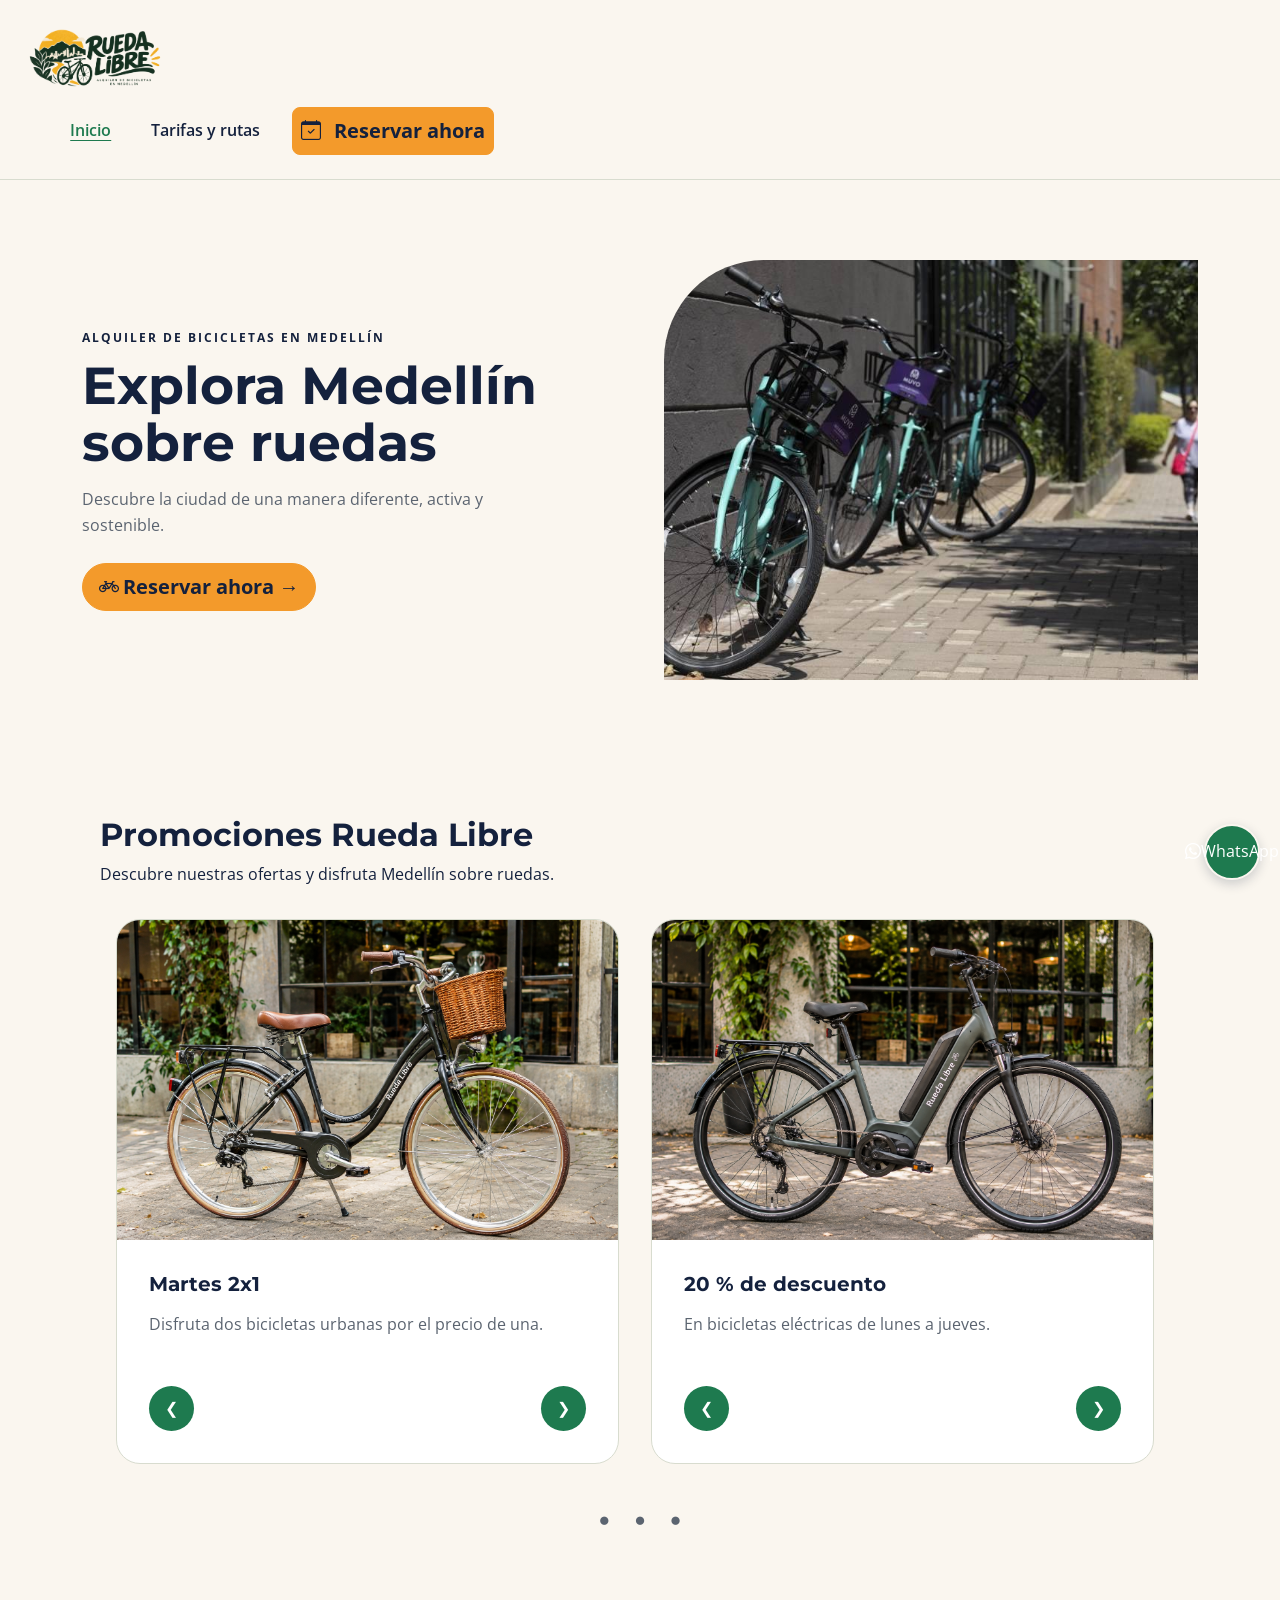
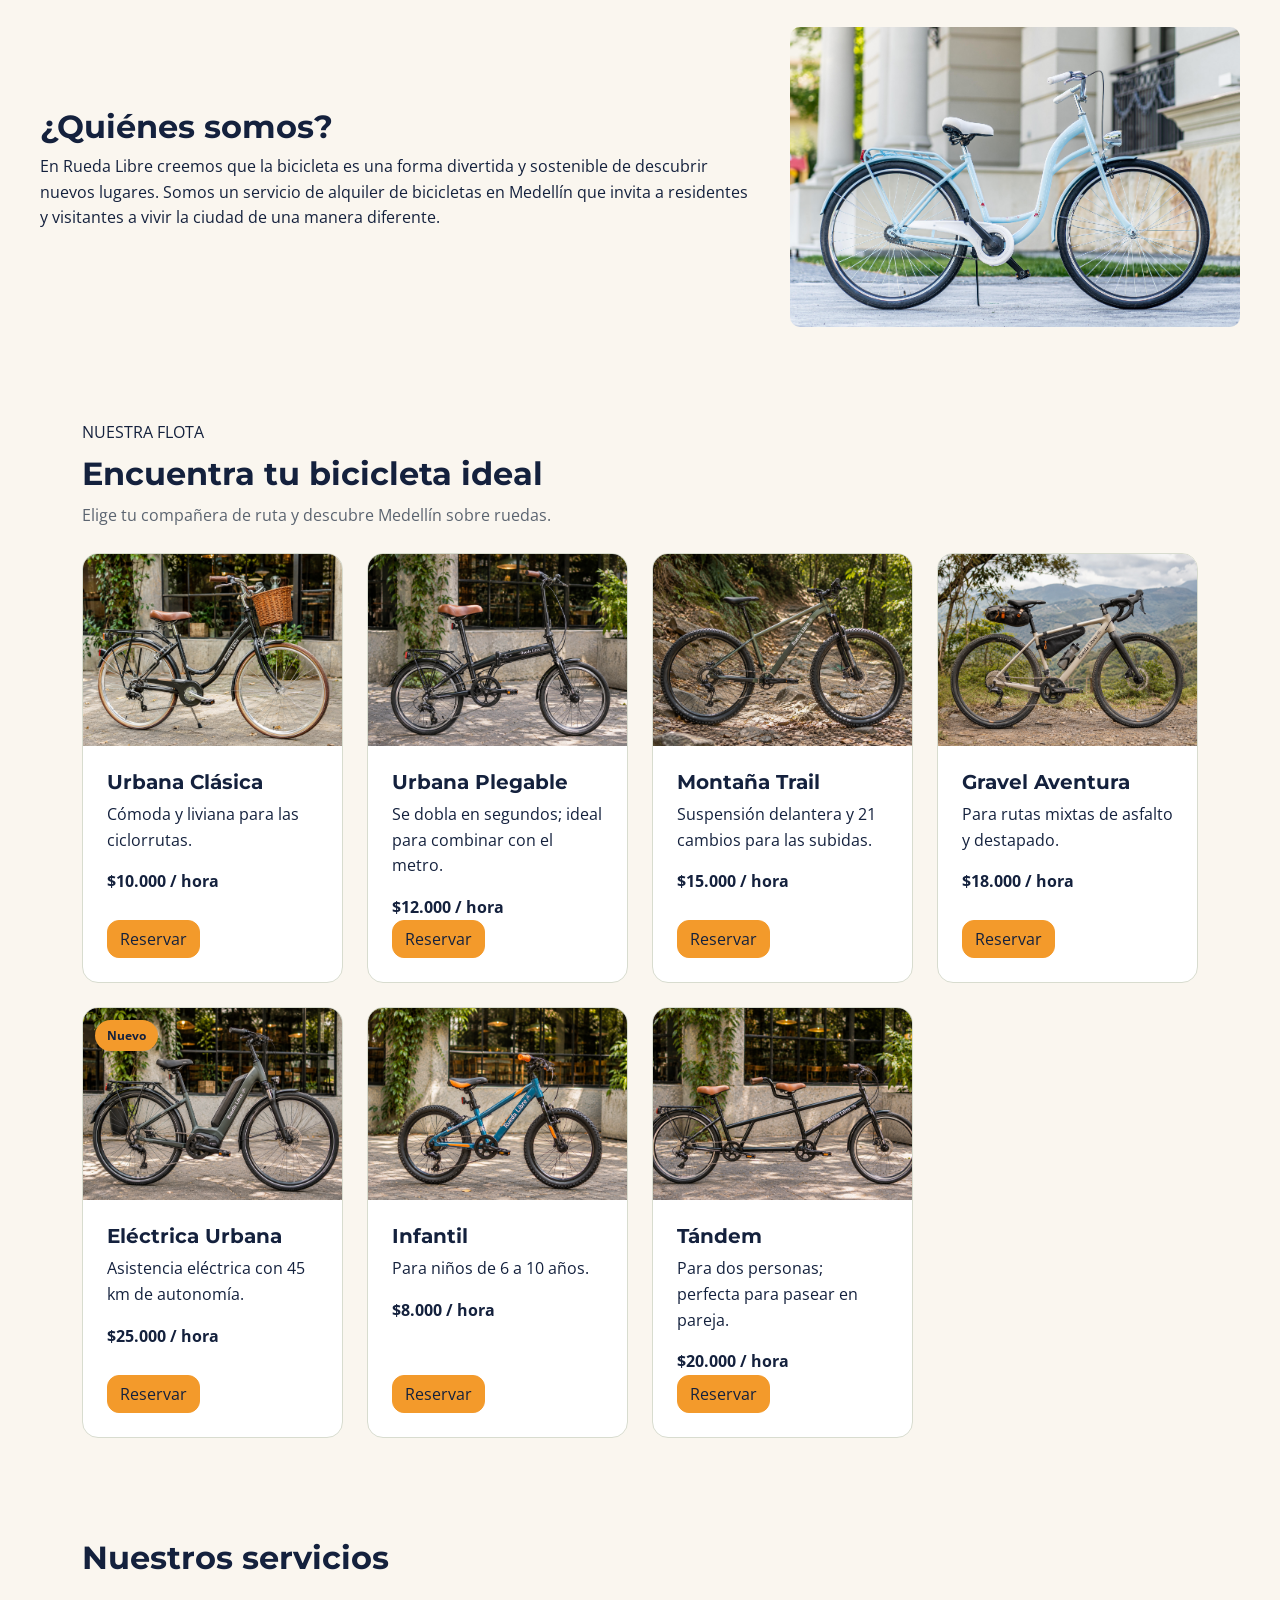
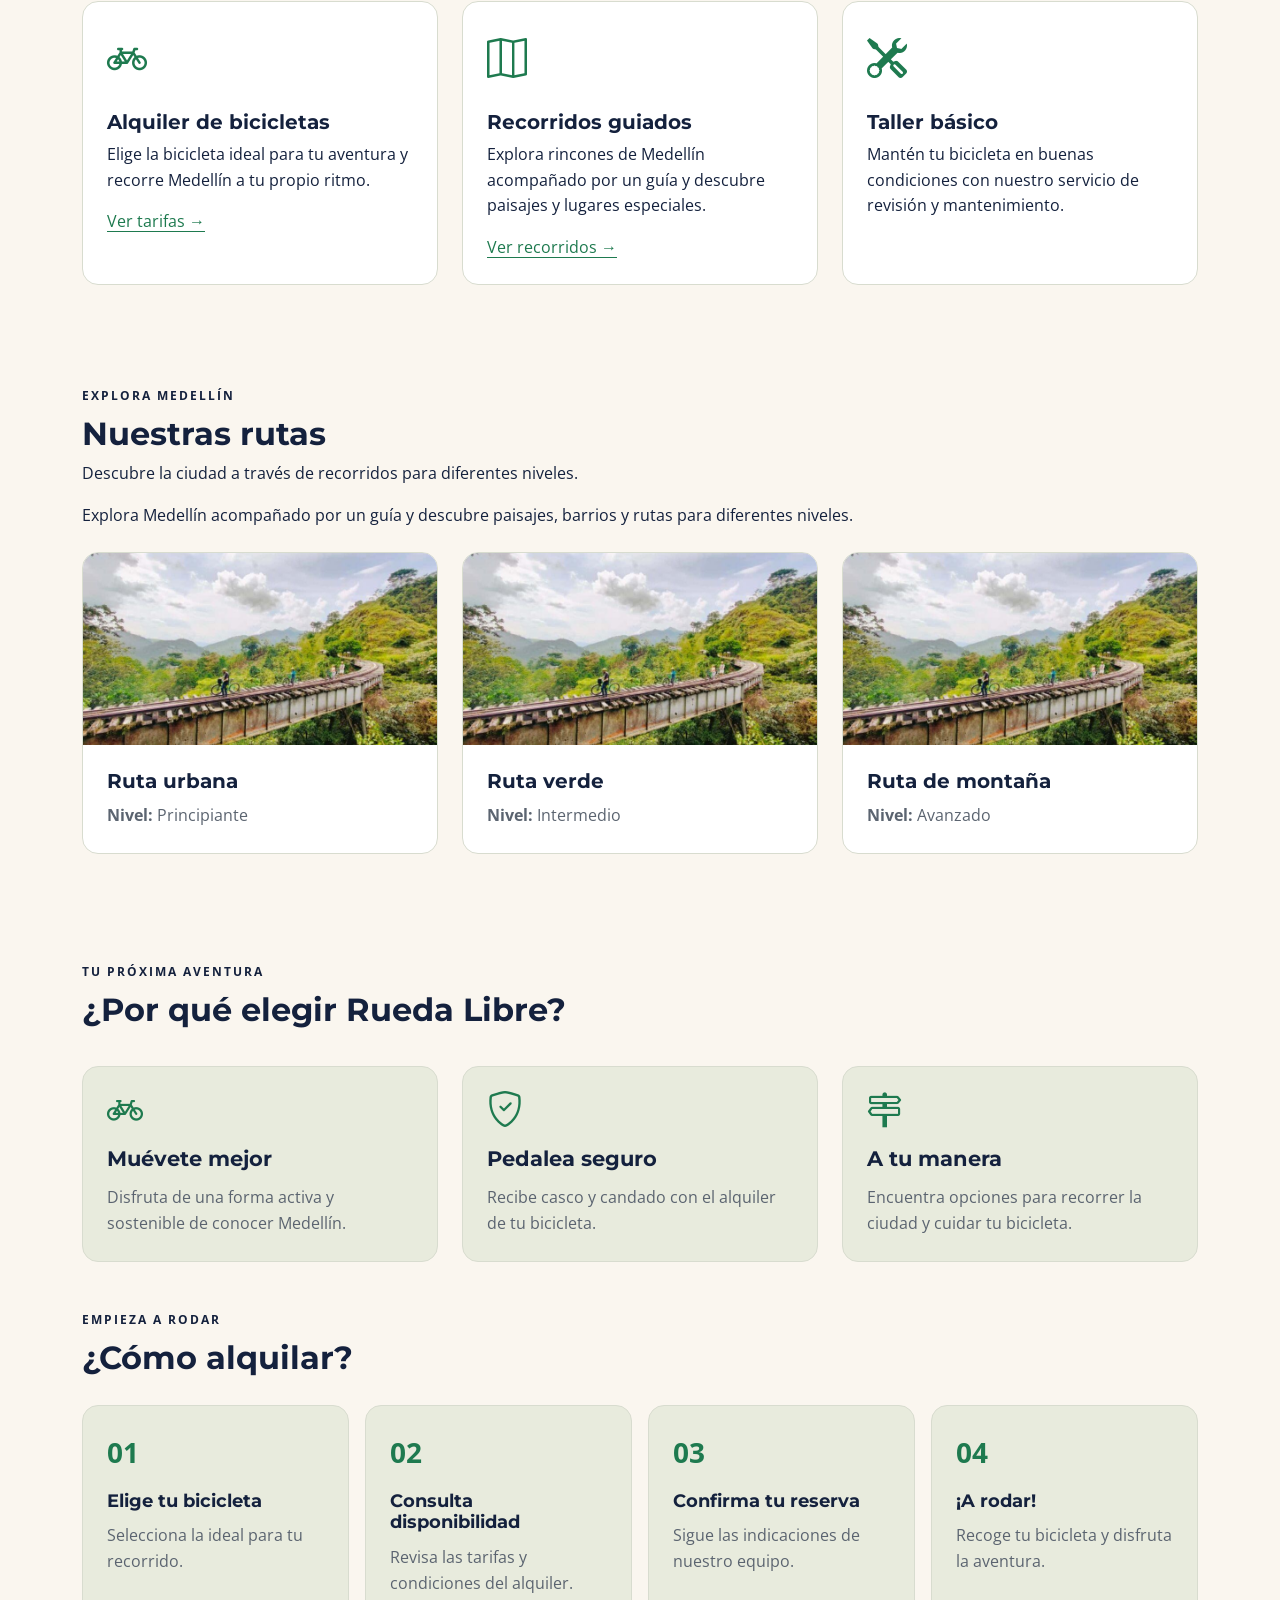
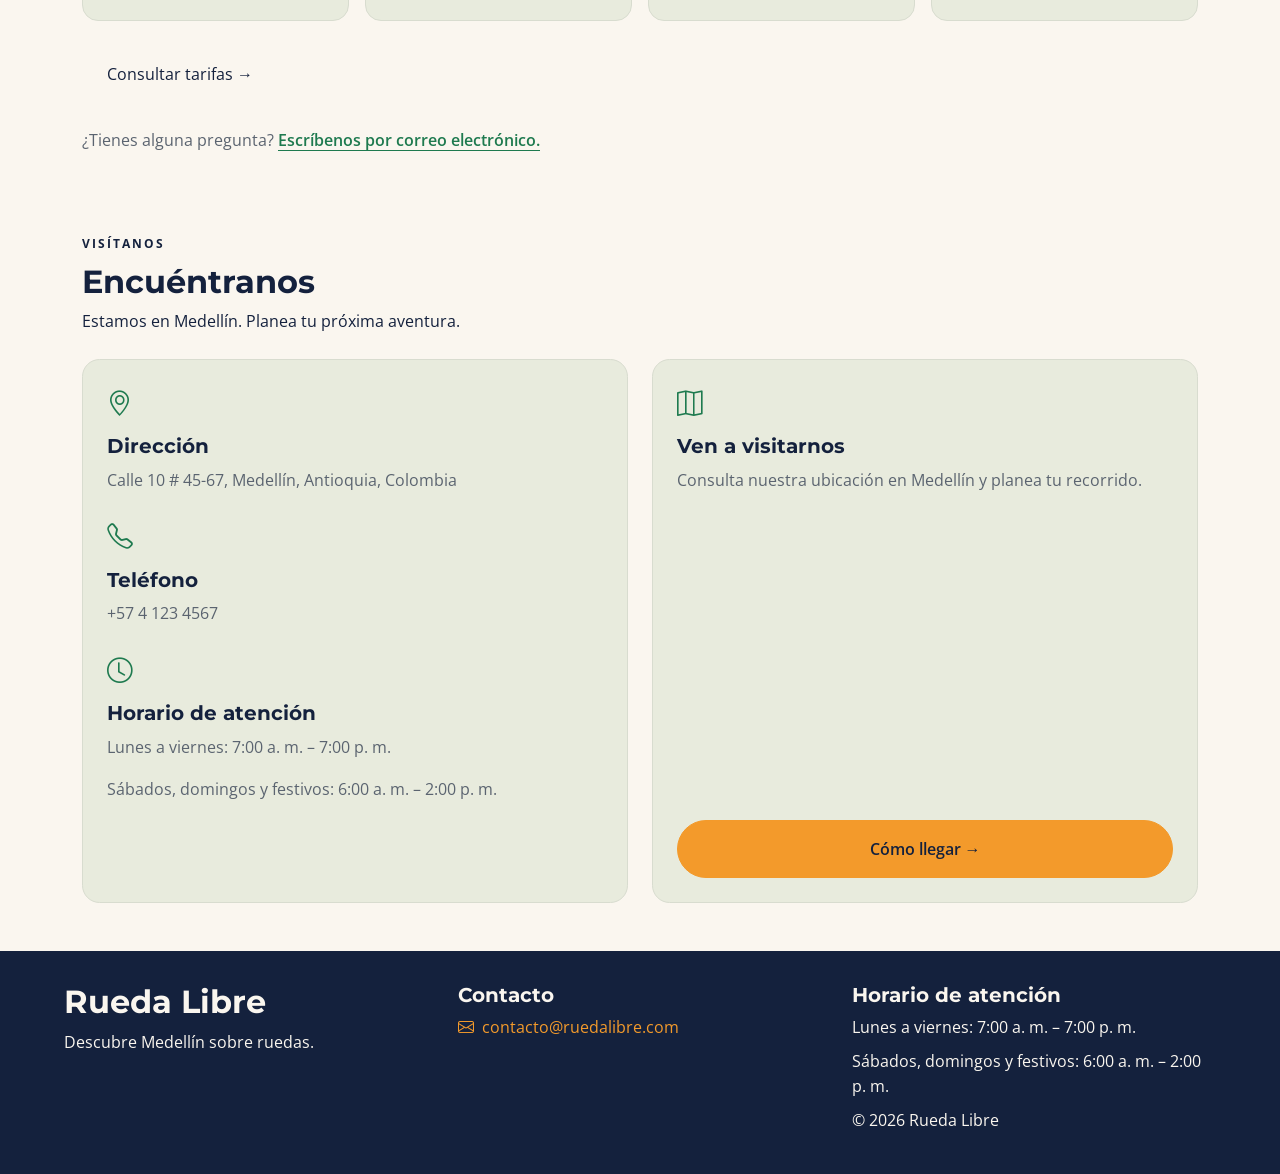
==== index.html @ 3bc3fcbf "bootstrap migracion" ====
<!DOCTYPE html>
<!DOCTYPE html>

<html lang="es">
<head>
<meta charset="utf-8"/>
<meta content="width=device-width, initial-scale=1.0" name="viewport"/>
<meta content="Alquila bicicletas en Medellín con Rueda Libre. Disfruta recorridos guiados y servicios básicos de taller." name="description"/>
<title>Rueda Libre | Alquiler de bicicletas en Medellín</title>
<!-- Bootstrap Icons: biblioteca de iconos -->
<link href="https://cdn.jsdelivr.net/npm/bootstrap-icons@1.11.3/font/bootstrap-icons.min.css" rel="stylesheet"/>
<!-- Bootstrap: estilos de la biblioteca -->

<!-- Conexión con Google Fonts -->
<link href="https://fonts.googleapis.com" rel="preconnect"/>
<link crossorigin="" href="https://fonts.gstatic.com" rel="preconnect"/>
<!-- Tipografías de Rueda Libre -->
<link href="https://fonts.googleapis.com/css2?family=Montserrat:wght@700&amp;family=Open+Sans:wght@400;600&amp;display=swap" rel="stylesheet"/>
<!-- Hoja de estilos propia -->

<link href="https://cdn.jsdelivr.net/npm/bootstrap@5.3.8/dist/css/bootstrap.min.css" rel="stylesheet"/><link href="CSS/styles.css" rel="stylesheet"/></head>
<body>
<!-- NAVBAR RUEDA LIBRE --><!-- ENCABEZADO RUEDA LIBRE CON FLEXBOX -->
<header class="encabezado">
<div class="container encabezado-contenido">
<!-- LOGO -->
<a class="navbar-brand" href="index.html">
<img alt="Logo de Rueda Libre" src="img/logo.png" width="165"/>
</a>
<!-- MENÚ DE NAVEGACIÓN -->
<nav aria-label="Navegación principal" class="menu-navegacion">
<ul id="menu">
<li>
<a aria-current="page" class="nav-link activo" href="index.html">

                        Inicio

                    </a>
</li>
<li>
<a class="nav-link" href="paginas/tarifas.html">

                        Tarifas y rutas

                    </a>
</li>
<li>
<a class="btn btn-naranja-pedal btn-lg boton-accion" href="paginas/reservas.html">
<i aria-hidden="true" class="bi bi-calendar-check me-2"></i>

                        Reservar ahora

                    </a>
</li>
</ul>
</nav>
</div>
</header>
<main>
<!-- PORTADA: GRID DE DOS COLUMNAS -->
<section class="portada py-4 py-lg-5"><div class="container"><div class="row align-items-center g-4 g-lg-5"><div class="col-12 col-lg-6 portada-texto">
<p class="etiqueta">ALQUILER DE BICICLETAS EN MEDELLÍN</p>
<h1>Explora Medellín sobre ruedas</h1>
<p>

                    Descubre la ciudad de una manera diferente, activa y sostenible.

                </p>
<a class="btn btn-naranja-pedal btn-lg rounded-pill boton-accion" href="paginas/reservas.html"><i aria-hidden="true" class="bi bi-bicycle me-1"></i>Reservar ahora →</a>
</div><div class="col-12 col-lg-6 portada-imagen"><img alt="Bicicleta preparada para recorrer Medellín" class="img-fluid w-100" src="img/portada.jpeg"/></div></div></div></section>
<!-- PROMOCIONES -->
<section class="seccion-promociones">
<div class="contenedor-promociones">
<h2>Promociones Rueda Libre</h2>
<p>Descubre nuestras ofertas y disfruta Medellín sobre ruedas.</p>
<div class="carrusel-promociones">
<article class="tarjeta-promocion" id="promo1">
<img alt="Bicicleta urbana clásica" class="img-fluid" src="img/clasica.png"/>
<div class="contenido-promocion">
<h3>Martes 2x1</h3>
<p>Disfruta dos bicicletas urbanas por el precio de una.</p>
</div>
<div class="controles-carrusel">
<a aria-label="Promoción anterior" href="#promo3">❮</a>
<a aria-label="Siguiente promoción" href="#promo2">❯</a>
</div>
</article>
<article class="tarjeta-promocion" id="promo2">
<img alt="Bicicleta eléctrica" class="img-fluid" src="img/electrica.png"/>
<div class="contenido-promocion">
<h3>20 % de descuento</h3>
<p>En bicicletas eléctricas de lunes a jueves.</p>
</div>
<div class="controles-carrusel">
<a aria-label="Promoción anterior" href="#promo1">❮</a>
<a aria-label="Siguiente promoción" href="#promo3">❯</a>
</div>
</article>
<article class="tarjeta-promocion" id="promo3">
<img alt="Recorrido guiado en bicicleta" class="img-fluid" src="img/ruta.jpeg"/>
<div class="contenido-promocion">
<h3>¡Celebra sobre ruedas!</h3>
<p>Si cumples años, tu recorrido guiado es gratis.</p>
</div>
<div class="controles-carrusel">
<a aria-label="Promoción anterior" href="#promo2">❮</a>
<a aria-label="Siguiente promoción" href="#promo1">❯</a>
</div>
</article>
</div>
<div class="indicadores-carrusel">
<a aria-label="Ir a promoción 1" href="#promo1">●</a>
<a aria-label="Ir a promoción 2" href="#promo2">●</a>
<a aria-label="Ir a promoción 3" href="#promo3">●</a>
</div>
</div>
</section>
<!-- QUIÉNES SOMOS -->
<section class="quienes-somos" id="quienes-somos">
<div>
<h2>¿Quiénes somos?</h2>
<p>

                    En Rueda Libre creemos que la bicicleta es una forma divertida y sostenible de descubrir nuevos lugares.

                    Somos un servicio de alquiler de bicicletas en Medellín que invita a residentes y visitantes a vivir la ciudad de una manera diferente.

                </p>
</div>
<img alt="Bicicleta disponible para alquilar en Rueda Libre" class="img-fluid" src="img/bicicleta.jpeg" width="600"/>
</section>
<!-- NUESTRA FLOTA -->
<section class="seccion-flota py-5" id="flota"><div class="container"><header class="encabezado-flota mb-4">
<span class="etiqueta-seccion">NUESTRA FLOTA</span>
<h2>Encuentra tu bicicleta ideal</h2>
<p>Elige tu compañera de ruta y descubre Medellín sobre ruedas.</p>
</header><div class="row row-cols-1 row-cols-md-2 row-cols-lg-3 row-cols-xl-4 g-4"><div class="col"><article class="tarjeta-bicicleta card h-100">
<img alt="Bicicleta Urbana Clásica" class="card-img-top img-fluid" src="img/clasica.png"/>
<div class="contenido-tarjeta card-body d-flex flex-column">
<h3>Urbana Clásica</h3>
<p>Cómoda y liviana para las ciclorrutas.</p>
<strong>$10.000 / hora</strong>
<a class="boton-reservar btn btn-naranja-pedal mt-auto align-self-start" href="paginas/reservas.html">Reservar</a>
</div>
</article></div><div class="col"><article class="tarjeta-bicicleta card h-100">
<img alt="Bicicleta Urbana Plegable" class="card-img-top img-fluid" src="img/plegable.png"/>
<div class="contenido-tarjeta card-body d-flex flex-column">
<h3>Urbana Plegable</h3>
<p>Se dobla en segundos; ideal para combinar con el metro.</p>
<strong>$12.000 / hora</strong>
<a class="boton-reservar btn btn-naranja-pedal mt-auto align-self-start" href="paginas/reservas.html">Reservar</a>
</div>
</article></div><div class="col"><article class="tarjeta-bicicleta card h-100">
<img alt="Bicicleta Montaña Trail" class="card-img-top img-fluid" src="img/trail.png"/>
<div class="contenido-tarjeta card-body d-flex flex-column">
<h3>Montaña Trail</h3>
<p>Suspensión delantera y 21 cambios para las subidas.</p>
<strong>$15.000 / hora</strong>
<a class="boton-reservar btn btn-naranja-pedal mt-auto align-self-start" href="paginas/reservas.html">Reservar</a>
</div>
</article></div><div class="col"><article class="tarjeta-bicicleta card h-100">
<img alt="Bicicleta Gravel Aventura" class="card-img-top img-fluid" src="img/gravel.png"/>
<div class="contenido-tarjeta card-body d-flex flex-column">
<h3>Gravel Aventura</h3>
<p>Para rutas mixtas de asfalto y destapado.</p>
<strong>$18.000 / hora</strong>
<a class="boton-reservar btn btn-naranja-pedal mt-auto align-self-start" href="paginas/reservas.html">Reservar</a>
</div>
</article></div><div class="col"><article class="tarjeta-bicicleta tarjeta-electrica card h-100">
<span class="etiqueta-nuevo">Nuevo</span>
<img alt="Bicicleta Eléctrica Urbana" class="card-img-top img-fluid" src="img/electrica.png"/>
<div class="contenido-tarjeta card-body d-flex flex-column">
<h3>Eléctrica Urbana</h3>
<p>Asistencia eléctrica con 45 km de autonomía.</p>
<strong>$25.000 / hora</strong>
<a class="boton-reservar btn btn-naranja-pedal mt-auto align-self-start" href="paginas/reservas.html">Reservar</a>
</div>
</article></div><div class="col"><article class="tarjeta-bicicleta card h-100">
<img alt="Bicicleta Infantil" class="card-img-top img-fluid" src="img/infantil.png"/>
<div class="contenido-tarjeta card-body d-flex flex-column">
<h3>Infantil</h3>
<p>Para niños de 6 a 10 años.</p>
<strong>$8.000 / hora</strong>
<a class="boton-reservar btn btn-naranja-pedal mt-auto align-self-start" href="paginas/reservas.html">Reservar</a>
</div>
</article></div><div class="col"><article class="tarjeta-bicicleta card h-100">
<img alt="Bicicleta Tándem para dos personas" class="card-img-top img-fluid" src="img/tandem.png"/>
<div class="contenido-tarjeta card-body d-flex flex-column">
<h3>Tándem</h3>
<p>Para dos personas; perfecta para pasear en pareja.</p>
<strong>$20.000 / hora</strong>
<a class="boton-reservar btn btn-naranja-pedal mt-auto align-self-start" href="paginas/reservas.html">Reservar</a>
</div>
</article></div></div></div></section>
<!-- NUESTROS SERVICIOS -->
<section class="servicios py-2" id="nuestros-servicios">
<div class="container">
<div class="mb-4">
<h2>Nuestros servicios</h2>
</div>
<div class="row row-cols-1 row-cols-md-2 row-cols-lg-3 g-4">
<!-- SERVICIO 1 -->
<div class="col">
<article class="card h-100">
<div class="card-body">
<i aria-hidden="true" class="bi bi-bicycle icono-servicio"></i>
<h3 class="card-title">Alquiler de bicicletas</h3>
<p class="card-text">

                                    Elige la bicicleta ideal para tu aventura y recorre

                                    Medellín a tu propio ritmo.

                                </p>
<a class="card-link" href="paginas/tarifas.html">

                                    Ver tarifas →

                                </a>
</div>
</article>
</div>
<!-- SERVICIO 2 -->
<div class="col">
<article class="card h-100">
<div class="card-body">
<i aria-hidden="true" class="bi bi-map icono-servicio"></i>
<h3 class="card-title">Recorridos guiados</h3>
<p class="card-text">

                                    Explora rincones de Medellín acompañado por un guía

                                    y descubre paisajes y lugares especiales.

                                </p>
<a class="card-link" href="paginas/tarifas.html#recorridos-guiados">

                                    Ver recorridos →

                                </a>
</div>
</article>
</div>
<!-- SERVICIO 3 -->
<div class="col">
<article class="card h-100">
<div class="card-body">
<i aria-hidden="true" class="bi bi-tools icono-servicio"></i>
<h3 class="card-title">Taller básico</h3>
<p class="card-text">

                                    Mantén tu bicicleta en buenas condiciones con

                                    nuestro servicio de revisión y mantenimiento.

                                </p>
</div>
</article>
</div>
</div>
</div>
</section>
<!-- NUESTRAS RUTAS -->
<section class="rutas-guiadas py-5" id="nuestras-rutas">
<div class="container">
<div class="encabezado-rutas mb-4">
<p class="etiqueta">EXPLORA MEDELLÍN</p>
<h2>Nuestras rutas</h2>
<p>

                        Descubre la ciudad a través de recorridos para diferentes niveles.

                    </p>
<p>

                        Explora Medellín acompañado por un guía y descubre

                        paisajes, barrios y rutas para diferentes niveles.

                    </p>
</div>
<!-- Cuadrícula Bootstrap -->
<div class="row row-cols-1 row-cols-md-2 row-cols-lg-3 g-4">
<div class="col">
<article class="card tarjeta-ruta h-100">
<img alt="Recorrido urbano en bicicleta" class="card-img-top img-fluid" src="img/ruta.jpeg"/>
<div class="card-body">
<h3 class="card-title">Ruta urbana</h3>
<p class="card-text">
<strong>Nivel:</strong> Principiante

                                </p>
</div>
</article>
</div>
<div class="col">
<article class="card tarjeta-ruta h-100">
<img alt="Recorrido por zonas verdes" class="card-img-top img-fluid" src="img/ruta.jpeg"/>
<div class="card-body">
<h3 class="card-title">Ruta verde</h3>
<p class="card-text">
<strong>Nivel:</strong> Intermedio

                                </p>
</div>
</article>
</div>
<div class="col">
<article class="card tarjeta-ruta h-100">
<img alt="Recorrido de montaña en bicicleta" class="card-img-top img-fluid" src="img/ruta.jpeg"/>
<div class="card-body">
<h3 class="card-title">Ruta de montaña</h3>
<p class="card-text">
<strong>Nivel:</strong> Avanzado

                                </p>
</div>
</article>
</div>
</div>
</div></section>
<!-- BENEFICIOS Y PROCESO DE ALQUILER -->
<section class="beneficios-alquiler py-3">
<div class="container">
<!-- BENEFICIOS -->
<div class="mb-5">
<p class="etiqueta">TU PRÓXIMA AVENTURA</p>
<h2>¿Por qué elegir Rueda Libre?</h2>
<div class="row row-cols-1 g-4 mt-2 row-cols-md-2 row-cols-lg-3">
<div class="col">
<article class="card tarjeta-beneficio h-100">
<div class="card-body p-4">
<i aria-hidden="true" class="bi bi-bicycle icono-beneficio"></i>
<h3 class="card-title">Muévete mejor</h3>
<p class="card-text">

                                        Disfruta de una forma activa y sostenible

                                        de conocer Medellín.

                                    </p>
</div>
</article>
</div>
<div class="col">
<article class="card tarjeta-beneficio h-100">
<div class="card-body p-4">
<i aria-hidden="true" class="bi bi-shield-check icono-beneficio"></i>
<h3 class="card-title">Pedalea seguro</h3>
<p class="card-text">

                                        Recibe casco y candado con el alquiler

                                        de tu bicicleta.

                                    </p>
</div>
</article>
</div>
<div class="col">
<article class="card tarjeta-beneficio h-100">
<div class="card-body p-4">
<i aria-hidden="true" class="bi bi-signpost-2 icono-beneficio"></i>
<h3 class="card-title">A tu manera</h3>
<p class="card-text">

                                        Encuentra opciones para recorrer la ciudad

                                        y cuidar tu bicicleta.

                                    </p>
</div>
</article>
</div>
</div>
</div>
<!-- PASOS PARA ALQUILAR -->
<div class="proceso-alquiler">
<p class="etiqueta">EMPIEZA A RODAR</p>
<h2>¿Cómo alquilar?</h2>
<div class="row row-cols-1 row-cols-md-2 row-cols-lg-4 g-3 mt-2">
<!-- PASO 1 -->
<div class="col">
<article class="paso-alquiler h-100">
<div class="card-body p-4">
<span class="numero-paso">01</span>
<h3 class="card-title">Elige tu bicicleta</h3>
<p class="card-text">Selecciona la ideal para tu recorrido.

                                    </p>
</div>
</article>
</div>
<!-- PASO 2 -->
<div class="col">
<article class="paso-alquiler h-100">
<div class="card-body p-4">
<span class="numero-paso">02</span>
<h3 class="card-title">Consulta disponibilidad</h3>
<p class="card-text">Revisa las tarifas y condiciones del alquiler.</p>
</div>
</article>
</div>
<!-- PASO 3 -->
<div class="col">
<article class="paso-alquiler h-100">
<div class="card-body p-4">
<span class="numero-paso">03</span>
<h3 class="card-title">Confirma tu reserva</h3>
<p class="card-text">Sigue las indicaciones de nuestro equipo.</p>
</div>
</article>
</div>
<!-- PASO 4 -->
<div class="col">
<article class="paso-alquiler h-100">
<div class="card-body p-4">
<span class="numero-paso">04</span>
<h3 class="card-title">¡A rodar!</h3>
<p class="card-text">Recoge tu bicicleta y disfruta la aventura.</p>
</div>
</article>
</div>
</div>
<!-- BOTÓN DE TARIFAS -->
<div class="mt-4">
<a class="btn boton-tarifas rounded-pill px-4 py-3" href="paginas/tarifas.html">

                            Consultar tarifas →

                        </a>
</div>
<!-- CONTACTO -->
<p class="contacto-alquiler mt-4 mb-0">

                        ¿Tienes alguna pregunta?

                        <a href="mailto:contacto@ruedalibre.com">

                            Escríbenos por correo electrónico.

                        </a>
</p>
</div>
</div>
</section>
<!-- UBICACIÓN --><!-- UBICACIÓN -->
<section class="ubicacion py-2 pt-4" id="encuentranos">
<div class="container">
<div class="mb-4">
<p class="etiqueta">VISÍTANOS</p>
<h2>Encuéntranos</h2>
<p>Estamos en Medellín. Planea tu próxima aventura.</p>
</div>
<div class="row g-4 align-items-stretch">
<!-- DATOS DE CONTACTO -->
<div class="col-12 col-lg-6">
<article class="card tarjeta-ubicacion h-100">
<div class="card-body p-4">
<div class="mb-4">
<i aria-hidden="true" class="bi bi-geo-alt icono-ubicacion"></i>
<h3>Dirección</h3>
<p>Calle 10 # 45-67, Medellín, Antioquia, Colombia</p>
</div>
<div class="mb-4">
<i aria-hidden="true" class="bi bi-telephone icono-ubicacion"></i>
<h3>Teléfono</h3>
<p>+57 4 123 4567</p>
</div>
<div>
<i aria-hidden="true" class="bi bi-clock icono-ubicacion"></i>
<h3>Horario de atención</h3>
<p>Lunes a viernes: 7:00 a. m. – 7:00 p. m.</p>
<p>Sábados, domingos y festivos: 6:00 a. m. – 2:00 p. m.</p>
</div>
</div>
</article>
</div>
<!-- MAPA Y UBICACIÓN -->
<div class="col-12 col-lg-6">
<article class="card tarjeta-mapa h-100">
<div class="card-body p-4 d-flex flex-column">
<i aria-hidden="true" class="bi bi-map icono-ubicacion"></i>
<h3>Ven a visitarnos</h3>
<p>

                                    Consulta nuestra ubicación en Medellín

                                    y planea tu recorrido.

                                </p>
<!-- MAPA DE GOOGLE -->
<div class="ratio ratio-16x9 mt-3 mb-3">
<iframe allowfullscreen="" loading="lazy" referrerpolicy="no-referrer-when-downgrade" src="https://www.google.com/maps?q=Calle%2010%20%2345-67%2C%20Medell%C3%ADn%2C%20Antioquia%2C%20Colombia&amp;output=embed" title="Ubicación de Rueda Libre en Medellín">
</iframe>
</div>
<a class="btn boton-ubicacion rounded-pill px-4 py-3" href="https://www.google.com/maps/search/?api=1&amp;query=Medellin%2C%20Antioquia%2C%20Colombia" rel="noopener noreferrer" target="_blank">

                                    Cómo llegar →

                                </a>
</div>
</article>
</div>
</div>
</div>
</section>
</main>
<!-- PIE DE PÁGINA -->
<footer class="site-footer">
<div class="footer-marca">
<h2>Rueda Libre</h2>
<p>Descubre Medellín sobre ruedas.</p>
</div>
<div class="footer-contacto">
<h3>Contacto</h3>
<p><a href="mailto:contacto@ruedalibre.com"><i aria-hidden="true" class="bi bi-envelope me-2"></i>contacto@ruedalibre.com</a></p>
</div>
<div class="footer-horario">
<h3>Horario de atención</h3>
<p>Lunes a viernes: 7:00 a. m. – 7:00 p. m.</p>
<p>Sábados, domingos y festivos: 6:00 a. m. – 2:00 p. m.</p>
<p>© 2026 Rueda Libre</p>
</div>
</footer>
<!-- Se incluye una sola vez y antes del cierre de body --><!-- Acceso fijo y accesible al canal de atención por WhatsApp -->
<a aria-label="Contactar a Rueda Libre por WhatsApp (se abre en una pestaña nueva)" class="whatsapp-flotante" href="https://wa.me/573000000000" rel="noopener noreferrer" target="_blank">
<i aria-hidden="true" class="bi bi-whatsapp"></i>
<span>WhatsApp</span>
</a>
</body>
</html>
---- CSS/styles.css ----
/* ==================================================
   RUEDA LIBRE | HOJA DE ESTILOS CONSOLIDADA
   HTML + CSS. No requiere JavaScript.
   ================================================== */

/* 1. VARIABLES Y CONFIGURACIÓN GENERAL */
:root {
    --color-verde: #1E7A4F;
    --color-naranja: #F39A2B;
    --color-azul: #14213D;
    --color-crema: #FAF6EF;
    --color-gris: #5B6470;
    --color-blanco: #FFFFFF;
    --color-borde: #D8DCCF;
    --color-superficie: #E8EBDD;

    --fuente-titulos: 'Montserrat', sans-serif;
    --fuente-textos: 'Open Sans', sans-serif;

    --espacio-xs: 0.5rem;
    --espacio-sm: 1rem;
    --espacio-md: 1.5rem;
    --espacio-lg: 2rem;
    --espacio-xl: 3rem;

    /* Personalización de Bootstrap */
    --bs-primary: #1E7A4F;
    --bs-primary-rgb: 30, 122, 79;
    --bs-link-color: #1E7A4F;
    --bs-link-hover-color: #14213D;
    --bs-body-font-family: var(--fuente-textos);
    --bs-body-color: var(--color-azul);
    --bs-body-bg: var(--color-crema);
    --bs-border-radius: 12px;
}

*,
*::before,
*::after {
    box-sizing: border-box;
}

html {
    scroll-behavior: smooth;
}

body {
    margin: 0;
    color: var(--color-azul);
    background-color: var(--color-crema);
    font-family: var(--fuente-textos);
    font-weight: 400;
    line-height: 1.6;
}

img {
    display: block;
    max-width: 100%;
    height: auto;
}

h1,
h2,
h3,
h4,
h5,
h6 {
    color: var(--color-azul);
    font-family: var(--fuente-titulos);
    font-weight: 700;
    line-height: 1.2;
}

h1 { font-size: clamp(2rem, 4vw, 3.25rem); }
h2 { font-size: clamp(1.55rem, 3vw, 2rem); }
h3 { font-size: 1.25rem; }

p { margin-top: 0; }

a {
    color: var(--color-verde);
    text-underline-offset: 4px;
}

a:hover { color: var(--color-azul); }

a:focus-visible,
button:focus-visible,
.btn:focus-visible,
input:focus-visible,
select:focus-visible,
textarea:focus-visible {
    outline: 3px solid var(--color-azul);
    outline-offset: 3px;
}

.texto-secundario { color: var(--color-gris); }

/* 2. CONTENEDORES */
main {
    width: calc(100% - 2rem);
    max-width: 75rem;
    margin: 2rem auto;
}

main > section { margin-bottom: 2.5rem; }

/* 10. ESTRUCTURAS QUE SIGUEN SIENDO PROPIAS DE TARIFAS Y RESERVAS.
   No eliminar: estas reglas no se migraron en este reto. */

.contenido-tarifas,
.contenido-reservas {
    width: calc(100% - 2rem);
    max-width: 75rem;
    margin: 2rem auto;
}

.introduccion-tarifas,
.introduccion-reservas,
.encabezado-flota {
    max-width: 650px;
    margin-bottom: 1.75rem;
}

.introduccion-tarifas h1,
.introduccion-reservas h1 {
    margin: 0.6rem 0;
    line-height: 1.15;
}

.introduccion-tarifas p,
.introduccion-reservas p,
.seccion-tarifas > p,
.encabezado-flota > p:last-child {
    color: var(--color-gris);
}

.seccion-tarifas { margin-bottom: 2.5rem; }
.seccion-tarifas h2 { margin-bottom: 0.5rem; }

/* 3. ENCABEZADO Y NAVEGACIÓN
   El menú permanece visible en móvil y escritorio.
   No utiliza navbar-toggler, collapse ni JavaScript. */
.encabezado,
.navbar-rueda {
    background-color: var(--color-crema);
    border-bottom: 1px solid var(--color-borde);
    padding: 1rem 0;
}

.encabezado .container,
.encabezado nav {
    max-width: 1400px;
    margin: 0 auto;
}

.encabezado nav { padding: 0.5rem 4%; }

.encabezado .logo img,
.navbar-rueda .navbar-brand img {
    width: 165px;
    max-width: 100%;
    height: auto;
}

.menu-principal .navbar-nav,
#menu,
.encabezado nav ul {
    display: flex;
    flex-direction: column;
    align-items: flex-start;
    gap: 0.5rem 1.5rem;
    margin: 0;
    padding: 0;
    list-style: none;
}

.menu-principal .nav-link,
.navbar-rueda .nav-link,
.encabezado nav a,
#menu a {
    display: inline-block;
    padding: 0.5rem;
    color: var(--color-azul);
    font-weight: 600;
    text-decoration: none;
    transition: color 0.2s ease, background-color 0.2s ease;
}

.menu-principal .nav-link:hover,
.navbar-rueda .nav-link:hover,
.encabezado nav a:hover,
#menu a:hover,
.menu-principal .nav-link[aria-current="page"],
.navbar-rueda .nav-link.active,
#menu a.activo,
#menu a.active {
    color: var(--color-verde);
    text-decoration: underline;
    text-underline-offset: 4px;
}

.boton-encabezado {
    display: inline-flex;
    align-items: center;
    gap: 0.6rem;
    white-space: nowrap;
    text-decoration: none;
}

/* 4. BOTONES */
.btn-primary {
    --bs-btn-color: #FFFFFF;
    --bs-btn-bg: var(--color-verde);
    --bs-btn-border-color: var(--color-verde);
    --bs-btn-hover-color: #FFFFFF;
    --bs-btn-hover-bg: #17623F;
    --bs-btn-hover-border-color: #17623F;
    --bs-btn-active-color: #FFFFFF;
    --bs-btn-active-bg: #124C31;
    --bs-btn-active-border-color: #124C31;
}

.btn-naranja-pedal {
    --bs-btn-color: var(--color-azul);
    --bs-btn-bg: var(--color-naranja);
    --bs-btn-border-color: var(--color-naranja);
    --bs-btn-hover-color: var(--color-azul);
    --bs-btn-hover-bg: #E58B25;
    --bs-btn-hover-border-color: #E58B25;
    --bs-btn-active-color: var(--color-azul);
    --bs-btn-active-bg: #D77A18;
    --bs-btn-active-border-color: #D77A18;
}

.btn-outline-success {
    --bs-btn-color: var(--color-verde);
    --bs-btn-border-color: var(--color-verde);
    --bs-btn-hover-color: #FFFFFF;
    --bs-btn-hover-bg: var(--color-verde);
    --bs-btn-hover-border-color: var(--color-verde);
}

.boton-accion,
#menu a.boton-accion {
    color: var(--color-azul);
    background-color: var(--color-naranja);
    border: 1px solid var(--color-naranja);
    border-radius: 0.5rem;
    font-weight: 700;
    text-decoration: none;
    transition: color 0.2s ease, background-color 0.2s ease;
}

.boton-accion:hover,
.boton-accion:focus-visible,
#menu a.boton-accion:hover,
#menu a.boton-accion:focus-visible {
    color: var(--color-crema);
    background-color: var(--color-verde);
    border-color: var(--color-verde);
}

.btn-politicas {
    display: inline-block;
    margin-bottom: var(--espacio-md);
    padding: 0.5rem 1rem;
    color: var(--color-verde);
    background-color: var(--color-blanco);
    border: 1px solid var(--color-verde);
    border-radius: 2rem;
    font-size: 0.9rem;
    text-decoration: none;
}

.btn-politicas:hover {
    color: var(--color-verde);
    background-color: var(--color-crema);
}

/* 5. PORTADA: distribución resuelta con container, row y col de Bootstrap. */
.etiqueta {
    margin-bottom: 0.6rem;
    font-size: 0.75rem;
    font-weight: 700;
    letter-spacing: 2px;
}

.portada-texto h1 {
    max-width: 500px;
    margin: 0.6rem 0 1rem;
    font-size: clamp(2.2rem, 5vw, 3.25rem);
    line-height: 1.1;
}

.portada-texto > p:not(.etiqueta) {
    max-width: 420px;
    color: var(--color-gris);
}

.portada-texto .btn { margin-top: 0.5rem; }
.portada-imagen { min-width: 0; }

.portada-imagen img {
    width: 100%;
    height: 280px;
    object-fit: cover;
    border-radius: 3.5rem 0 0;
}

/* 6. PROMOCIONES: CARRUSEL HORIZONTAL SIN JAVASCRIPT */
.seccion-promociones {
    padding: var(--espacio-xl) 0;
    background-color: var(--color-crema);
}

.contenedor-promociones {
    width: 90%;
    max-width: 85rem;
    margin: 0 auto;
}

.carrusel-promociones {
    display: flex;
    gap: var(--espacio-lg);
    overflow-x: auto;
    padding: var(--espacio-sm);
    scroll-snap-type: x mandatory;
    scroll-behavior: smooth;
    scrollbar-width: thin;
    scrollbar-color: var(--color-verde) var(--color-crema);
}

.tarjeta-promocion {
    position: relative;
    flex: 0 0 85%;
    min-width: 0;
    overflow: hidden;
    background-color: var(--color-blanco);
    border: 1px solid var(--color-borde);
    border-radius: 1.5rem;
    scroll-snap-align: center;
}

.tarjeta-promocion img {
    width: 100%;
    height: 20rem;
    object-fit: cover;
}

.contenido-promocion { padding: var(--espacio-lg); }
.contenido-promocion h3 {
    margin-bottom: var(--espacio-sm);
    color: var(--color-azul);
}
.contenido-promocion p { color: var(--color-gris); }

.controles-carrusel {
    display: flex;
    justify-content: space-between;
    padding: 0 var(--espacio-lg) var(--espacio-lg);
}

.controles-carrusel a {
    display: inline-block;
    padding: 0.6rem 1rem;
    color: var(--color-blanco);
    background-color: var(--color-verde);
    border-radius: 50%;
    text-decoration: none;
}

.controles-carrusel a:hover { background-color: var(--color-azul); }

.indicadores-carrusel {
    display: flex;
    justify-content: center;
    gap: var(--espacio-md);
    margin-top: var(--espacio-md);
}

.indicadores-carrusel a {
    color: var(--color-gris);
    font-size: 1.2rem;
    text-decoration: none;
}

.indicadores-carrusel a:hover { color: var(--color-verde); }

/* 7. QUIÉNES SOMOS */
.quienes-somos {
    display: flex;
    flex-direction: column;
    align-items: stretch;
    gap: 1.25rem;
    margin: 2.8rem 0;
}

.quienes-somos > div { min-width: 0; }
.quienes-somos h2 { margin-top: 0; }

.quienes-somos img {
    width: 100%;
    max-width: 450px;
    border-radius: 10px;
}

/* 8. FLOTA, RUTAS Y TARJETAS */
.flota,
.seccion-flota,
.servicios,
.rutas-guiadas {
    margin: 2.8rem 0;
}

.encabezado-flota h2 { margin: 0.6rem 0; }

.tarjeta-bicicleta,
.tarjeta-ruta,
.servicios .card {
    height: 100%;
    min-width: 0;
    overflow: hidden;
    background-color: var(--color-blanco);
    border: 1px solid var(--color-borde);
    border-radius: 1rem;
}

.tarjeta-bicicleta .card-img-top,
.tarjeta-ruta .card-img-top {
    display: block;
    width: 100%;
    height: 12rem;
    object-fit: cover;
}

.tarjeta-bicicleta .card-body,
.tarjeta-ruta .card-body,
.servicios .card-body {
    display: flex;
    flex-direction: column;
    align-items: flex-start;
    padding: var(--espacio-md);
}

.tarjeta-bicicleta .card-title,
.tarjeta-ruta .card-title {
    margin-bottom: 0.6rem;
    color: var(--color-azul);
}

.tarjeta-bicicleta .card-text,
.tarjeta-ruta .card-text {
    color: var(--color-gris);
}

.tarjeta-bicicleta .reservar-bicicleta { margin-top: auto; }

.precio-bicicleta {
    margin: 0 0 1.1rem;
    color: var(--color-azul);
    font-size: 1.25rem;
    font-weight: 700;
}

.precio-bicicleta span {
    color: var(--color-gris);
    font-size: 0.875rem;
    font-weight: 400;
}

.servicios .row { row-gap: var(--espacio-lg); }
.icono-servicio {
    display: inline-block;
    margin-bottom: 1.25rem;
    color: var(--color-verde);
    font-size: 2.5rem;
}

/* Insignia de novedad para la bicicleta eléctrica.
   Añade class="etiqueta-nuevo" dentro de la tarjeta. */
.tarjeta-bicicleta { position: relative; }

.etiqueta-nuevo {
    position: absolute;
    top: 0.75rem;
    left: 0.75rem;
    z-index: 2;
    padding: 0.35rem 0.75rem;
    color: var(--color-azul);
    background-color: var(--color-naranja);
    border-radius: 2rem;
    font-size: 0.75rem;
    font-weight: 700;
}

/* 9. BENEFICIOS Y PROCESO DE ALQUILER */
.beneficios-alquiler { color: var(--color-azul); }
.beneficios-alquiler h2 {
    margin-bottom: 0.75rem;
    color: var(--color-azul);
}

.tarjeta-beneficio,
.paso-alquiler {
    height: 100%;
    background-color: var(--color-superficie);
    border: 1px solid var(--color-borde);
    border-radius: 1rem;
}

.icono-beneficio {
    display: inline-block;
    margin-bottom: 1.25rem;
    color: var(--color-verde);
    font-size: 2.25rem;
    line-height: 1;
}

.tarjeta-beneficio .card-title {
    margin-bottom: 0.75rem;
    color: var(--color-azul);
    font-size: 1.3rem;
}

.tarjeta-beneficio .card-text,
.paso-alquiler .card-text,
.contacto-alquiler {
    color: var(--color-gris);
    line-height: 1.65;
}

.tarjeta-beneficio .card-text { margin-bottom: 0; }
.paso-alquiler .card-title {
    margin-bottom: 0.6rem;
    font-size: 1.125rem;
}

.numero-paso {
    display: inline-block;
    margin-bottom: 1rem;
    color: var(--color-verde);
    font-size: 1.75rem;
    font-weight: 700;
}

.contacto-alquiler a {
    color: var(--color-verde);
    font-weight: 600;
}

/* 10. TARIFAS Y TABLAS */
.tabla-tarifas {
    width: 100%;
    max-width: 100%;
    border: 1px solid var(--color-borde);
    border-collapse: separate;
    border-spacing: 0;
    background-color: var(--color-blanco);
}

.tabla-tarifas caption {
    padding: 0.5rem 0.25rem;
    font-weight: 700;
    text-align: left;
}

.tabla-tarifas th,
.tabla-tarifas td {
    padding: 0.75rem 0.6rem;
    border: 1px solid var(--color-borde);
    text-align: left;
    font-size: 0.875rem;
    line-height: 1.4;
    overflow-wrap: anywhere;
}

.tabla-tarifas thead th,
.tabla-tarifas tbody th {
    color: var(--color-crema);
    background-color: var(--color-azul);
}

.nota-tarifas {
    margin-bottom: 1.25rem;
    color: var(--color-gris);
    font-size: 0.875rem;
}

.informacion-tarifas,
.contacto-reservas {
    margin-bottom: 1.8rem;
    padding: 1.25rem;
    background-color: var(--color-superficie);
    border-radius: 0.75rem;
}

.informacion-tarifas li { margin-bottom: 0.5rem; }

/* 11. RESERVAS Y FORMULARIOS */
/* RESERVAS: distribución de formulario y panel de contacto. */
.layout-reservas {
    display: grid;
    grid-template-columns: 1fr;
    align-items: start;
    gap: 1.25rem;
}

.layout-reservas .seccion-formulario,
.layout-reservas .contacto-reservas {
    min-width: 0;
    margin-bottom: 0;
}

.seccion-formulario {
    padding: 1.25rem;
    background-color: var(--color-blanco);
    border: 1px solid var(--color-borde);
    border-radius: 0.75rem;
}

.seccion-formulario h2,
.seccion-horarios h2,
.contacto-reservas h2 {
    font-size: 1.4rem;
}

fieldset {
    min-width: 0;
    margin: 0;
    padding: 0;
    border: 0;
}

legend {
    margin-bottom: 1.1rem;
    font-weight: 700;
}

.campo {
    min-width: 0;
    margin-bottom: 1.1rem;
}

.campo label,
.seccion-formulario .form-label {
    display: block;
    margin-bottom: 0.45rem;
    font-weight: 700;
}

.campo input,
.campo select,
.campo textarea,
.seccion-formulario .form-control,
.seccion-formulario .form-select {
    display: block;
    width: 100%;
    max-width: 100%;
    padding: 0.75rem;
    color: var(--color-azul);
    background-color: var(--color-crema);
    border: 1px solid var(--color-borde);
    border-radius: 0.4rem;
    font: inherit;
}

.campo input:focus-visible,
.campo select:focus-visible,
.campo textarea:focus-visible,
.seccion-formulario .form-control:focus-visible,
.seccion-formulario .form-select:focus-visible {
    outline: 3px solid var(--color-verde);
    outline-offset: 2px;
    border-color: var(--color-verde);
    box-shadow: none;
}

/* RESERVAS: campos en fila en pantallas amplias. */
.fila-campos {
    display: flex;
    flex-direction: column;
    gap: 0;
}

.fila-campos .campo {
    width: 100%;
    min-width: 0;
}

.seccion-horarios { margin: 1.8rem 0; }

.seccion-formulario form button[type="submit"] {
    padding: var(--espacio-sm) var(--espacio-lg);
}

.contacto-reservas a {
    color: var(--color-verde);
    font-weight: 700;
    overflow-wrap: anywhere;
}

/* 12. UBICACIÓN Y CONTACTO */
.ubicacion { color: var(--color-azul); }

.tarjeta-ubicacion,
.tarjeta-mapa {
    height: 100%;
    background-color: var(--color-superficie);
    border: 1px solid var(--color-borde);
    border-radius: 1.1rem;
}

.tarjeta-ubicacion h3,
.tarjeta-mapa h3,
.tarjeta-ubicacion .card-title {
    margin-bottom: 0.6rem;
    color: var(--color-azul);
    font-size: 1.25rem;
}

.tarjeta-ubicacion p,
.tarjeta-mapa p,
.tarjeta-ubicacion .card-text {
    color: var(--color-gris);
    line-height: 1.6;
}

.icono-ubicacion {
    display: inline-block;
    margin-bottom: 0.6rem;
    color: var(--color-verde);
    font-size: 1.6rem;
}

.tarjeta-mapa iframe {
    width: 100%;
    height: 100%;
    min-height: 250px;
    border: 0;
    border-radius: 0.75rem;
}

.tarjeta-mapa .ratio {
    overflow: hidden;
    border-radius: 0.75rem;
}

.boton-ubicacion {
    color: var(--color-azul);
    background-color: var(--color-naranja);
    border: 1px solid var(--color-naranja);
    font-weight: 600;
}

.boton-ubicacion:hover {
    color: var(--color-azul);
    background-color: #E58B25;
    border-color: #E58B25;
}

.enlace-contacto {
    color: var(--color-verde);
    font-weight: 600;
}

/* 13. VENTANA DE POLÍTICAS: CSS CON :target */
.modal-politicas {
    position: fixed;
    inset: 0;
    z-index: 9999;
    display: none;
    width: 100%;
    height: 100%;
    padding: var(--espacio-lg);
    overflow-y: auto;
    background-color: rgba(20, 33, 61, 0.75);
}

.modal-politicas:target {
    display: flex;
    align-items: center;
    justify-content: center;
}

.contenido-politicas {
    position: relative;
    width: 100%;
    max-width: 40rem;
    max-height: 85vh;
    margin: auto;
    padding: var(--espacio-xl);
    overflow-y: auto;
    color: var(--color-azul);
    background-color: var(--color-crema);
    border: 1px solid var(--color-borde);
    border-radius: 1rem;
}

.contenido-politicas h2 {
    margin-bottom: var(--espacio-lg);
    color: var(--color-verde);
}

.contenido-politicas h3 {
    margin-top: var(--espacio-md);
    font-size: 1.1rem;
}

.cerrar-politicas {
    position: absolute;
    top: var(--espacio-sm);
    right: var(--espacio-md);
    color: var(--color-azul);
    font-size: 2rem;
    text-decoration: none;
}

.btn-cerrar-politicas {
    display: inline-block;
    margin-top: var(--espacio-lg);
    padding: var(--espacio-sm) var(--espacio-lg);
    color: var(--color-azul);
    background-color: var(--color-naranja);
    border-radius: 2rem;
    font-weight: 700;
    text-decoration: none;
}

/* 14. BOTÓN FLOTANTE DE WHATSAPP
   Usa class="whatsapp-flotante" en el enlace. */
.whatsapp-flotante {
    position: fixed;
    right: 1.25rem;
    bottom: 1.25rem;
    z-index: 1000;
    display: inline-flex;
    align-items: center;
    justify-content: center;
    width: 3.5rem;
    height: 3.5rem;
    color: var(--color-blanco);
    background-color: var(--color-verde);
    border: 2px solid var(--color-crema);
    border-radius: 50%;
    box-shadow: 0 4px 12px rgba(20, 33, 61, 0.2);
    text-decoration: none;
}

.whatsapp-flotante:hover {
    color: var(--color-blanco);
    background-color: var(--color-azul);
}

/* 15. FOOTER */
.site-footer {
    display: flex;
    flex-direction: column;
    align-items: flex-start;
    gap: 1.25rem;
    padding: 2rem 5%;
    color: var(--color-crema);
    background-color: var(--color-azul);
    text-align: left;
}

.site-footer > div {
    width: 100%;
    min-width: 0;
}

.site-footer h2,
.site-footer h3 {
    margin-top: 0;
    color: var(--color-crema);
}

.site-footer p { margin: 0.5rem 0; }

.site-footer a {
    color: var(--color-naranja);
    overflow-wrap: anywhere;
    text-decoration: none;
}

.site-footer a:hover { text-decoration: underline; }

/* 16. RESPONSIVE */
@media (min-width: 576px) {
    .tarjeta-promocion { flex-basis: 75%; }
}

@media (min-width: 768px) {
.portada-imagen img {
        height: 350px;
        border-radius: 5rem 0 0;
    }

    .quienes-somos {
        flex-direction: row;
        align-items: center;
        gap: 1.9rem;
    }

    .quienes-somos > div { flex: 1; }
    .quienes-somos img { width: 50%; }

    .layout-reservas {
        grid-template-columns: minmax(0, 2fr) minmax(0, 1fr);
        gap: 1.5rem;
    }

    .seccion-formulario { padding: 1.5rem; }

    .fila-campos {
        flex-direction: row;
        align-items: flex-start;
        gap: 1rem;
    }

    .fila-campos .campo { flex: 1; }

    .contenido-tarifas,
    .contenido-reservas {
        width: 90%;
        margin: 2.2rem auto;
    }

    .site-footer {
        flex-direction: row;
        justify-content: space-between;
        align-items: flex-start;
        gap: 1.5rem;
    }

    .site-footer > div {
        flex: 1;
        width: auto;
    }

    .tarjeta-promocion { flex-basis: 60%; }
}

@media (min-width: 992px) {
    #menu,
    .menu-principal .navbar-nav,
    .encabezado nav ul {
        flex-direction: row;
        align-items: center;
        gap: var(--espacio-md);
    }

    .tarjeta-promocion { flex-basis: 48%; }
}

@media (min-width: 1200px) {
.portada-imagen img {
        height: 420px;
        border-radius: 6.25rem 0 0;
    }

    .seccion-formulario { padding: 1.9rem; }

    .introduccion-tarifas h1,
    .introduccion-reservas h1 { font-size: 2.875rem; }

    .site-footer { gap: 1.9rem; }
}

@media (max-width: 480px) {
    .tarjeta-promocion { flex-basis: 100%; }
    .tarjeta-promocion img { height: 13rem; }
    .contenido-politicas { padding: var(--espacio-lg); }
    .whatsapp-flotante {
        right: 1rem;
        bottom: 1rem;
    }
}
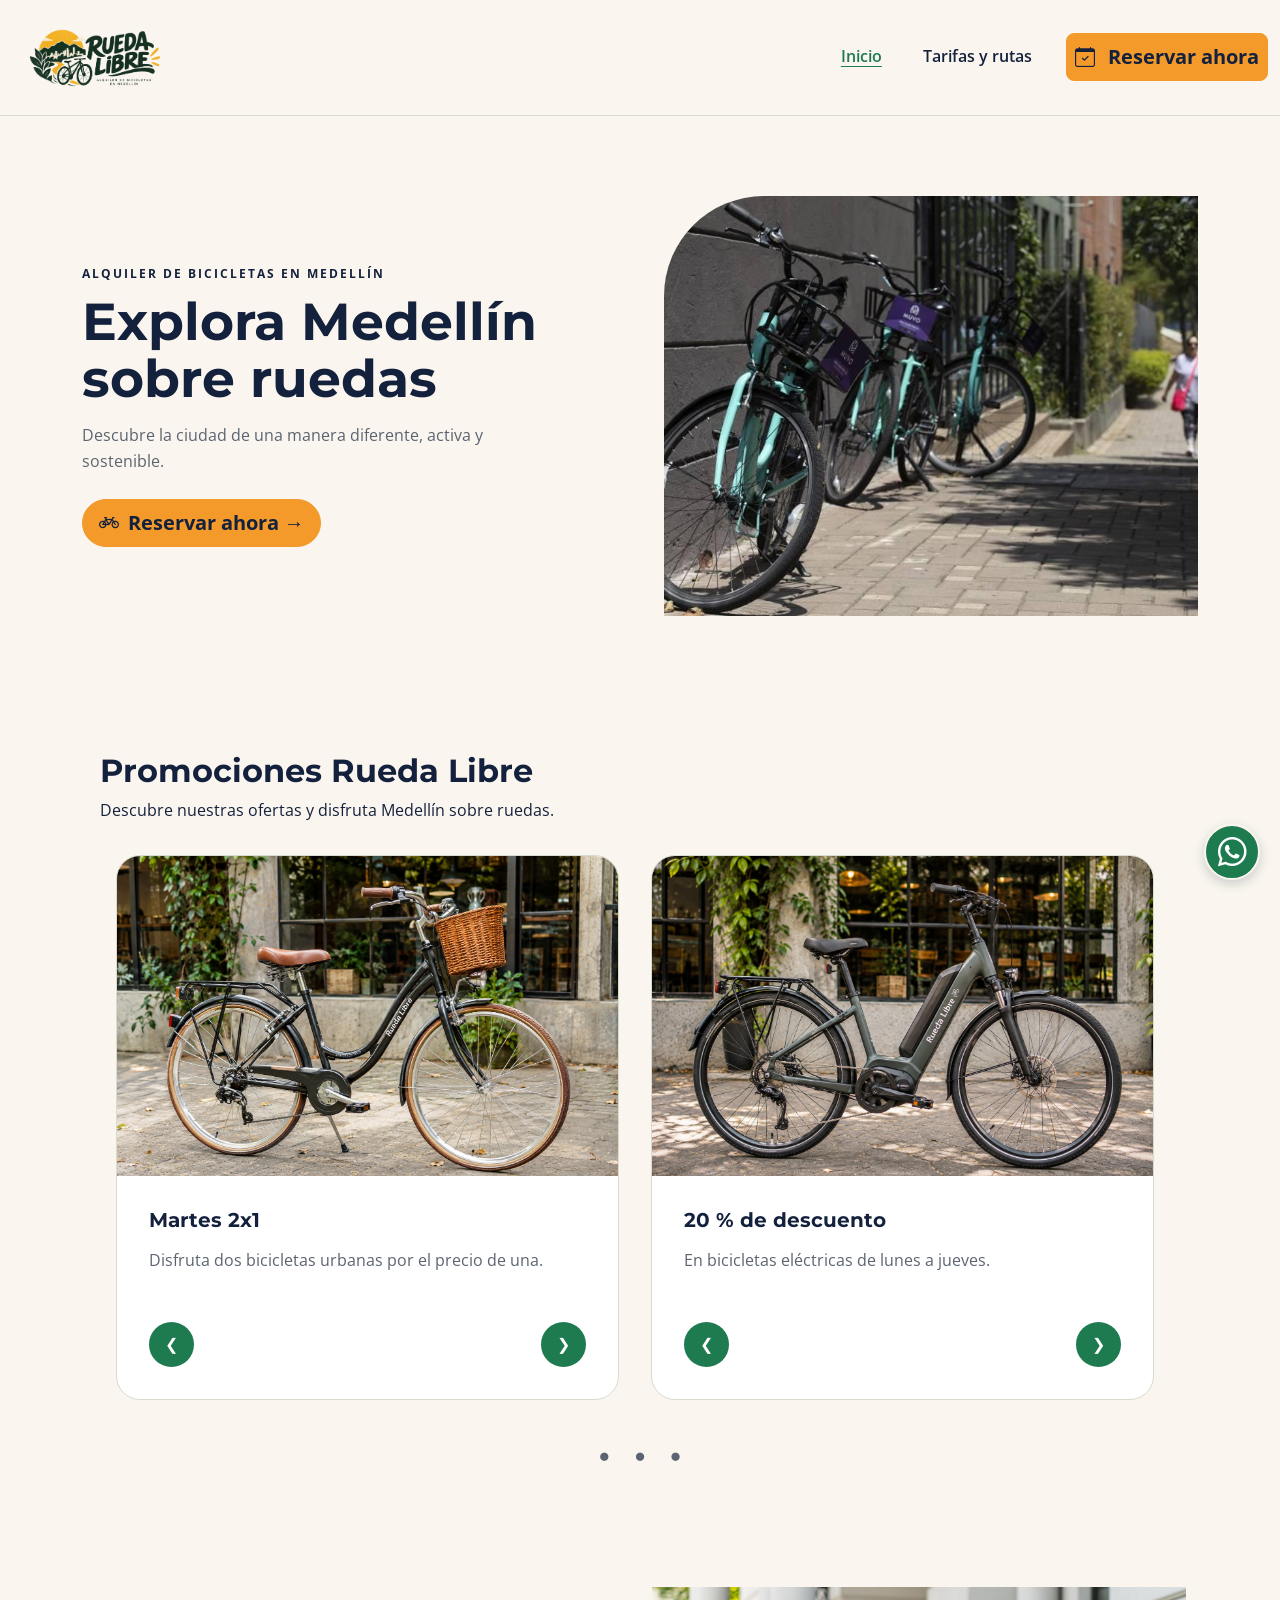
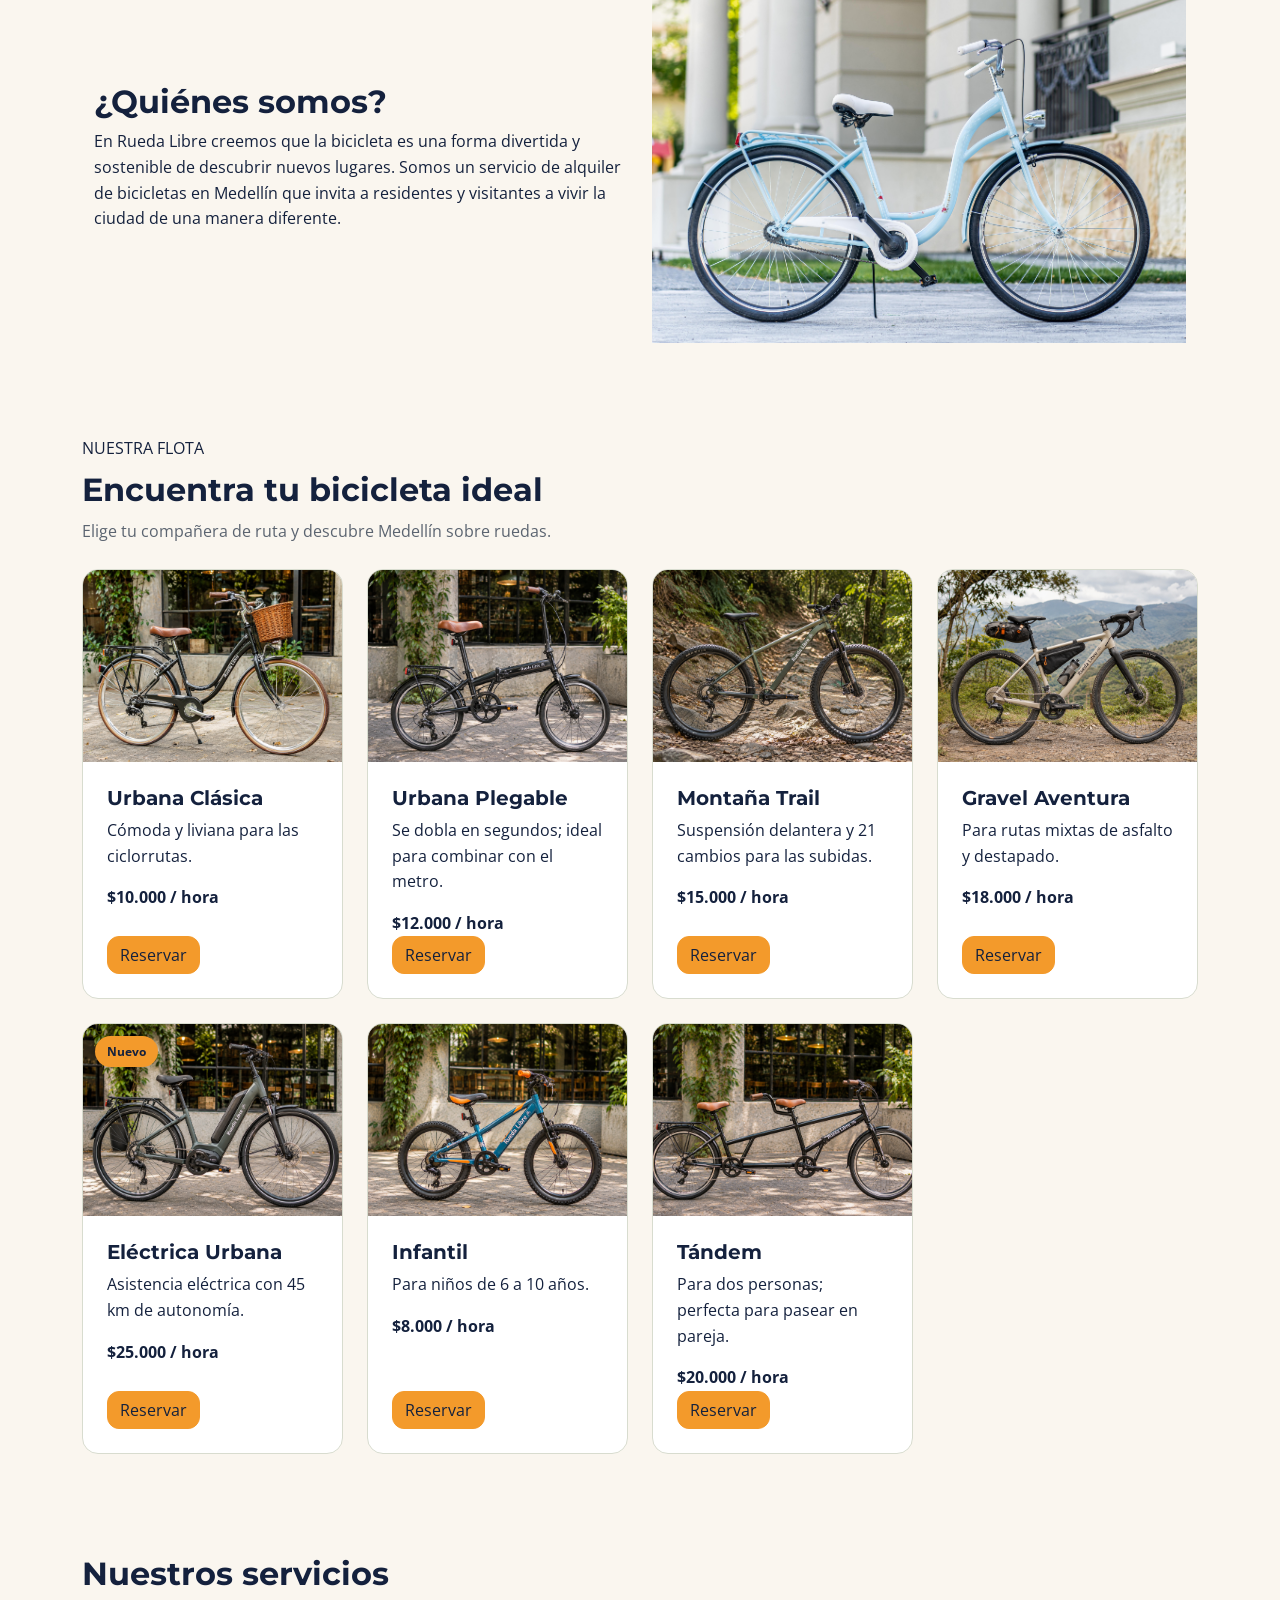
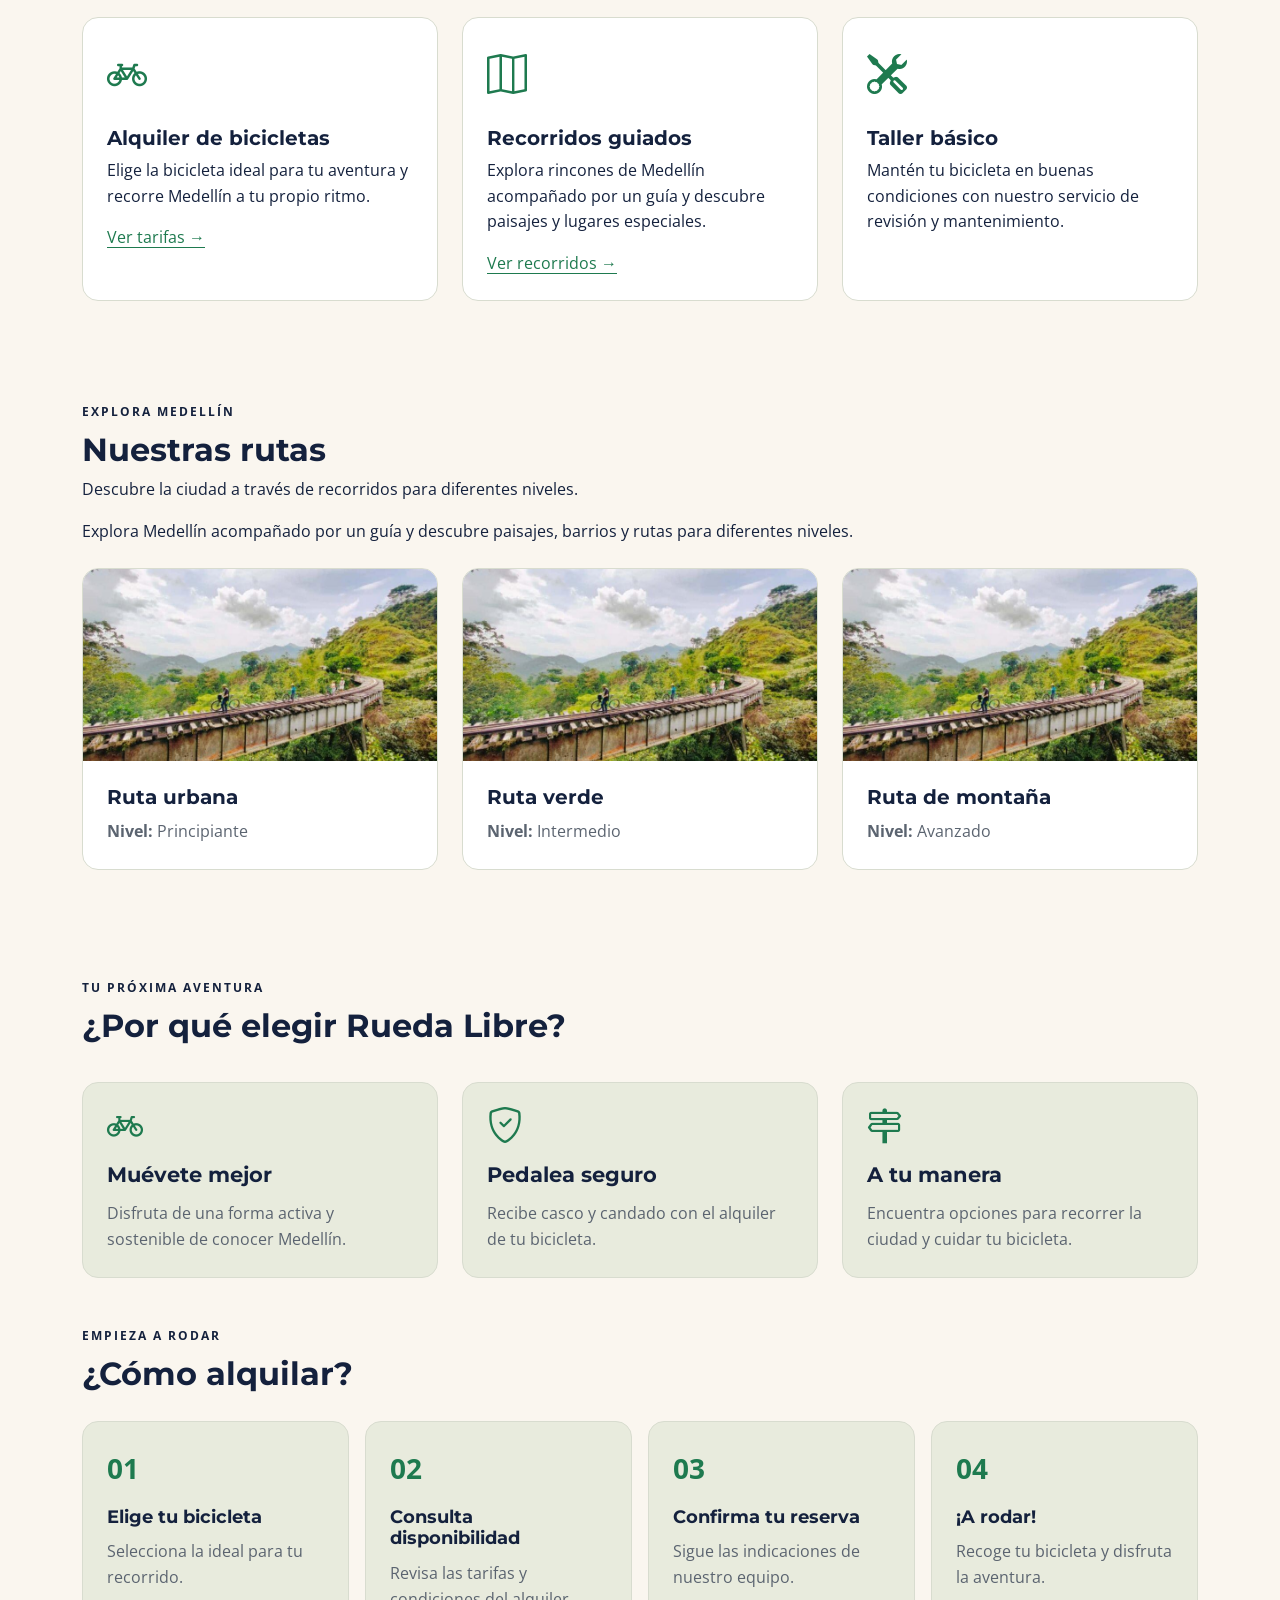
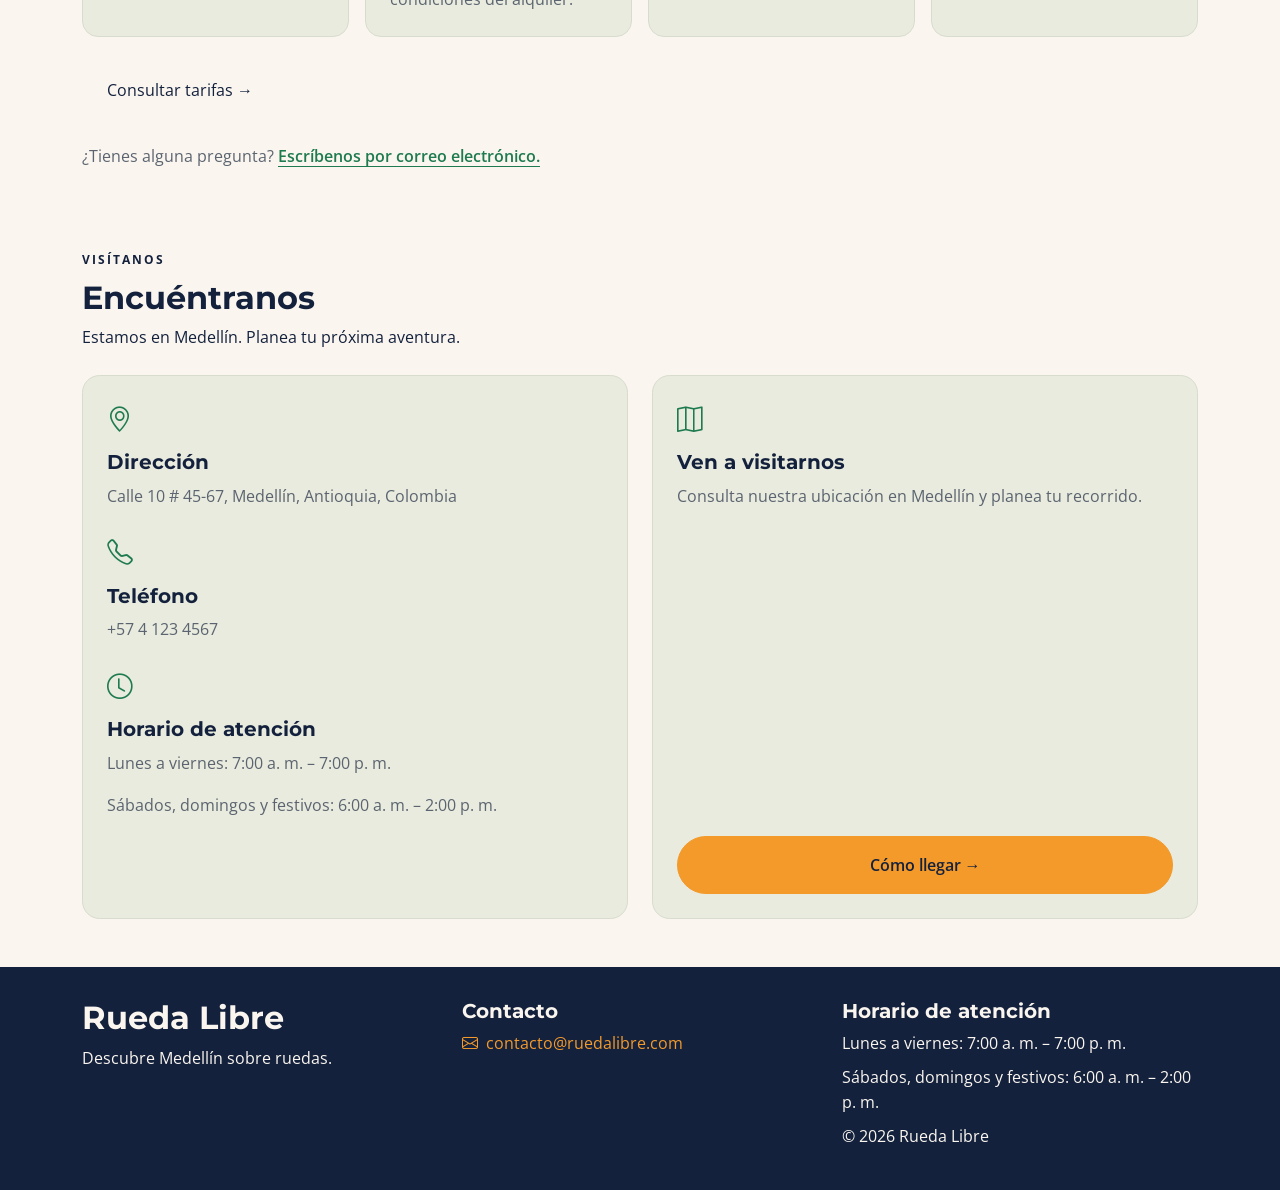
==== commit 053f1480: "Rueda Libre v2.0-beta." ====
--- a/index.html
+++ b/index.html
@@ -1,532 +1,768 @@
 <!DOCTYPE html>
-<!DOCTYPE html>
-
 <html lang="es">
+
 <head>
-<meta charset="utf-8"/>
-<meta content="width=device-width, initial-scale=1.0" name="viewport"/>
-<meta content="Alquila bicicletas en Medellín con Rueda Libre. Disfruta recorridos guiados y servicios básicos de taller." name="description"/>
-<title>Rueda Libre | Alquiler de bicicletas en Medellín</title>
-<!-- Bootstrap Icons: biblioteca de iconos -->
-<link href="https://cdn.jsdelivr.net/npm/bootstrap-icons@1.11.3/font/bootstrap-icons.min.css" rel="stylesheet"/>
-<!-- Bootstrap: estilos de la biblioteca -->
-
-<!-- Conexión con Google Fonts -->
-<link href="https://fonts.googleapis.com" rel="preconnect"/>
-<link crossorigin="" href="https://fonts.gstatic.com" rel="preconnect"/>
-<!-- Tipografías de Rueda Libre -->
-<link href="https://fonts.googleapis.com/css2?family=Montserrat:wght@700&amp;family=Open+Sans:wght@400;600&amp;display=swap" rel="stylesheet"/>
-<!-- Hoja de estilos propia -->
-
-<link href="https://cdn.jsdelivr.net/npm/bootstrap@5.3.8/dist/css/bootstrap.min.css" rel="stylesheet"/><link href="CSS/styles.css" rel="stylesheet"/></head>
+    <meta charset="utf-8" />
+    <meta content="width=device-width, initial-scale=1.0" name="viewport" />
+    <meta
+        content="Alquila bicicletas en Medell&iacute;n con Rueda Libre. Disfruta recorridos guiados y servicios b&aacute;sicos de taller."
+        name="description" />
+    <title>
+        Rueda Libre | Alquiler de bicicletas en Medell&iacute;n
+    </title>
+    <!-- Bootstrap Icons: biblioteca de iconos -->
+    <link href="https://cdn.jsdelivr.net/npm/bootstrap-icons@1.11.3/font/bootstrap-icons.min.css" rel="stylesheet" />
+    <!-- Bootstrap: estilos de la biblioteca -->
+    <!-- Conexión con Google Fonts -->
+    <link href="https://fonts.googleapis.com" rel="preconnect" />
+    <link crossorigin="" href="https://fonts.gstatic.com" rel="preconnect" />
+    <!-- Tipografías de Rueda Libre -->
+    <link
+        href="https://fonts.googleapis.com/css2?family=Montserrat:wght@700&amp;family=Open+Sans:wght@400;600&amp;display=swap"
+        rel="stylesheet" />
+    <!-- Hoja de estilos propia -->
+    <link href="https://cdn.jsdelivr.net/npm/bootstrap@5.3.8/dist/css/bootstrap.min.css" rel="stylesheet" />
+    <link href="CSS/styles.css" rel="stylesheet" />
+</head>
+
 <body>
-<!-- NAVBAR RUEDA LIBRE --><!-- ENCABEZADO RUEDA LIBRE CON FLEXBOX -->
-<header class="encabezado">
-<div class="container encabezado-contenido">
-<!-- LOGO -->
-<a class="navbar-brand" href="index.html">
-<img alt="Logo de Rueda Libre" src="img/logo.png" width="165"/>
-</a>
-<!-- MENÚ DE NAVEGACIÓN -->
-<nav aria-label="Navegación principal" class="menu-navegacion">
-<ul id="menu">
-<li>
-<a aria-current="page" class="nav-link activo" href="index.html">
-
-                        Inicio
-
+    <!-- NAVBAR RUEDA LIBRE -->
+    <!-- ENCABEZADO RUEDA LIBRE CON FLEXBOX -->
+    <header class="encabezado">
+        <div class="container encabezado-contenido">
+            <!-- LOGO -->
+            <a class="navbar-brand" href="index.html">
+                <img alt="Logo de Rueda Libre" src="img/logo.png" width="165" />
+            </a>
+            <!-- MENÚ DE NAVEGACIÓN -->
+            <nav aria-label="Navegaci&oacute;n principal" class="menu-navegacion">
+                <ul id="menu">
+                    <li>
+                        <a aria-current="page" class="nav-link activo" href="index.html">
+                            Inicio
+                        </a>
+                    </li>
+                    <li>
+                        <a class="nav-link" href="paginas/tarifas.html">
+                            Tarifas y rutas
+                        </a>
+                    </li>
+                    <li>
+                        <a class="btn btn-naranja-pedal btn-lg boton-accion" href="paginas/reservas.html">
+                            <i aria-hidden="true" class="bi bi-calendar-check me-2">
+                            </i>
+                            Reservar ahora
+                        </a>
+                    </li>
+                </ul>
+            </nav>
+        </div>
+    </header>
+    <main>
+        <!-- PORTADA: GRID DE DOS COLUMNAS -->
+        <section class="portada py-4 py-lg-5">
+            <div class="container">
+                <div class="row align-items-center g-4 g-lg-5">
+                    <div class="col-12 col-lg-6 portada-texto">
+                        <p class="etiqueta">
+                            ALQUILER DE BICICLETAS EN MEDELL&Iacute;N
+                        </p>
+                        <h1>
+                            Explora Medell&iacute;n sobre ruedas
+                        </h1>
+                        <p>
+                            Descubre la ciudad de una manera diferente, activa y sostenible.
+                        </p>
+                        <a class="btn btn-naranja-pedal btn-lg rounded-pill boton-accion" href="paginas/reservas.html">
+                            <i aria-hidden="true" class="bi bi-bicycle me-1">
+                            </i>
+                            Reservar ahora &rarr;
+                        </a>
+                    </div>
+                    <div class="col-12 col-lg-6 portada-imagen">
+                        <img alt="Bicicleta preparada para recorrer Medell&iacute;n" class="img-fluid w-100"
+                            src="img/portada.jpeg" />
+                    </div>
+                </div>
+            </div>
+        </section>
+        <!-- PROMOCIONES -->
+        <section class="seccion-promociones">
+            <div class="contenedor-promociones">
+                <h2>
+                    Promociones Rueda Libre
+                </h2>
+                <p>
+                    Descubre nuestras ofertas y disfruta Medell&iacute;n sobre ruedas.
+                </p>
+                <div class="carrusel-promociones">
+                    <article class="tarjeta-promocion" id="promo1">
+                        <img alt="Bicicleta urbana cl&aacute;sica" class="img-fluid" src="img/clasica.png" />
+                        <div class="contenido-promocion">
+                            <h3>
+                                Martes 2x1
+                            </h3>
+                            <p>
+                                Disfruta dos bicicletas urbanas por el precio de una.
+                            </p>
+                        </div>
+                        <div class="controles-carrusel">
+                            <a aria-label="Promoci&oacute;n anterior" href="#promo3">
+                                ❮
+                            </a>
+                            <a aria-label="Siguiente promoci&oacute;n" href="#promo2">
+                                ❯
+                            </a>
+                        </div>
+                    </article>
+                    <article class="tarjeta-promocion" id="promo2">
+                        <img alt="Bicicleta el&eacute;ctrica" class="img-fluid" src="img/electrica.png" />
+                        <div class="contenido-promocion">
+                            <h3>
+                                20 % de descuento
+                            </h3>
+                            <p>
+                                En bicicletas el&eacute;ctricas de lunes a jueves.
+                            </p>
+                        </div>
+                        <div class="controles-carrusel">
+                            <a aria-label="Promoci&oacute;n anterior" href="#promo1">
+                                ❮
+                            </a>
+                            <a aria-label="Siguiente promoci&oacute;n" href="#promo3">
+                                ❯
+                            </a>
+                        </div>
+                    </article>
+                    <article class="tarjeta-promocion" id="promo3">
+                        <img alt="Recorrido guiado en bicicleta" class="img-fluid" src="img/ruta.jpeg" />
+                        <div class="contenido-promocion">
+                            <h3>
+                                &iexcl;Celebra sobre ruedas!
+                            </h3>
+                            <p>
+                                Si cumples a&ntilde;os, tu recorrido guiado es gratis.
+                            </p>
+                        </div>
+                        <div class="controles-carrusel">
+                            <a aria-label="Promoci&oacute;n anterior" href="#promo2">
+                                ❮
+                            </a>
+                            <a aria-label="Siguiente promoci&oacute;n" href="#promo1">
+                                ❯
+                            </a>
+                        </div>
+                    </article>
+                </div>
+                <div class="indicadores-carrusel">
+                    <a aria-label="Ir a promoci&oacute;n 1" href="#promo1">
+                        ●
                     </a>
-</li>
-<li>
-<a class="nav-link" href="paginas/tarifas.html">
-
-                        Tarifas y rutas
-
+                    <a aria-label="Ir a promoci&oacute;n 2" href="#promo2">
+                        ●
                     </a>
-</li>
-<li>
-<a class="btn btn-naranja-pedal btn-lg boton-accion" href="paginas/reservas.html">
-<i aria-hidden="true" class="bi bi-calendar-check me-2"></i>
-
-                        Reservar ahora
-
+                    <a aria-label="Ir a promoci&oacute;n 3" href="#promo3">
+                        ●
                     </a>
-</li>
-</ul>
-</nav>
-</div>
-</header>
-<main>
-<!-- PORTADA: GRID DE DOS COLUMNAS -->
-<section class="portada py-4 py-lg-5"><div class="container"><div class="row align-items-center g-4 g-lg-5"><div class="col-12 col-lg-6 portada-texto">
-<p class="etiqueta">ALQUILER DE BICICLETAS EN MEDELLÍN</p>
-<h1>Explora Medellín sobre ruedas</h1>
-<p>
-
-                    Descubre la ciudad de una manera diferente, activa y sostenible.
-
+                </div>
+            </div>
+        </section>
+        <!-- QUIÉNES SOMOS -->
+        <section class="quienes-somos container row align-items-center g-4" id="quienes-somos">
+            <div class="col-12 col-lg-6">
+                <h2>
+                    &iquest;Qui&eacute;nes somos?
+                </h2>
+                <p>
+                    En Rueda Libre creemos que la bicicleta es una forma divertida y sostenible de descubrir nuevos
+                    lugares.
+
+                    Somos un servicio de alquiler de bicicletas en Medell&iacute;n que invita a residentes y visitantes
+                    a vivir la ciudad de una manera diferente.
                 </p>
-<a class="btn btn-naranja-pedal btn-lg rounded-pill boton-accion" href="paginas/reservas.html"><i aria-hidden="true" class="bi bi-bicycle me-1"></i>Reservar ahora →</a>
-</div><div class="col-12 col-lg-6 portada-imagen"><img alt="Bicicleta preparada para recorrer Medellín" class="img-fluid w-100" src="img/portada.jpeg"/></div></div></div></section>
-<!-- PROMOCIONES -->
-<section class="seccion-promociones">
-<div class="contenedor-promociones">
-<h2>Promociones Rueda Libre</h2>
-<p>Descubre nuestras ofertas y disfruta Medellín sobre ruedas.</p>
-<div class="carrusel-promociones">
-<article class="tarjeta-promocion" id="promo1">
-<img alt="Bicicleta urbana clásica" class="img-fluid" src="img/clasica.png"/>
-<div class="contenido-promocion">
-<h3>Martes 2x1</h3>
-<p>Disfruta dos bicicletas urbanas por el precio de una.</p>
-</div>
-<div class="controles-carrusel">
-<a aria-label="Promoción anterior" href="#promo3">❮</a>
-<a aria-label="Siguiente promoción" href="#promo2">❯</a>
-</div>
-</article>
-<article class="tarjeta-promocion" id="promo2">
-<img alt="Bicicleta eléctrica" class="img-fluid" src="img/electrica.png"/>
-<div class="contenido-promocion">
-<h3>20 % de descuento</h3>
-<p>En bicicletas eléctricas de lunes a jueves.</p>
-</div>
-<div class="controles-carrusel">
-<a aria-label="Promoción anterior" href="#promo1">❮</a>
-<a aria-label="Siguiente promoción" href="#promo3">❯</a>
-</div>
-</article>
-<article class="tarjeta-promocion" id="promo3">
-<img alt="Recorrido guiado en bicicleta" class="img-fluid" src="img/ruta.jpeg"/>
-<div class="contenido-promocion">
-<h3>¡Celebra sobre ruedas!</h3>
-<p>Si cumples años, tu recorrido guiado es gratis.</p>
-</div>
-<div class="controles-carrusel">
-<a aria-label="Promoción anterior" href="#promo2">❮</a>
-<a aria-label="Siguiente promoción" href="#promo1">❯</a>
-</div>
-</article>
-</div>
-<div class="indicadores-carrusel">
-<a aria-label="Ir a promoción 1" href="#promo1">●</a>
-<a aria-label="Ir a promoción 2" href="#promo2">●</a>
-<a aria-label="Ir a promoción 3" href="#promo3">●</a>
-</div>
-</div>
-</section>
-<!-- QUIÉNES SOMOS -->
-<section class="quienes-somos" id="quienes-somos">
-<div>
-<h2>¿Quiénes somos?</h2>
-<p>
-
-                    En Rueda Libre creemos que la bicicleta es una forma divertida y sostenible de descubrir nuevos lugares.
-
-                    Somos un servicio de alquiler de bicicletas en Medellín que invita a residentes y visitantes a vivir la ciudad de una manera diferente.
-
-                </p>
-</div>
-<img alt="Bicicleta disponible para alquilar en Rueda Libre" class="img-fluid" src="img/bicicleta.jpeg" width="600"/>
-</section>
-<!-- NUESTRA FLOTA -->
-<section class="seccion-flota py-5" id="flota"><div class="container"><header class="encabezado-flota mb-4">
-<span class="etiqueta-seccion">NUESTRA FLOTA</span>
-<h2>Encuentra tu bicicleta ideal</h2>
-<p>Elige tu compañera de ruta y descubre Medellín sobre ruedas.</p>
-</header><div class="row row-cols-1 row-cols-md-2 row-cols-lg-3 row-cols-xl-4 g-4"><div class="col"><article class="tarjeta-bicicleta card h-100">
-<img alt="Bicicleta Urbana Clásica" class="card-img-top img-fluid" src="img/clasica.png"/>
-<div class="contenido-tarjeta card-body d-flex flex-column">
-<h3>Urbana Clásica</h3>
-<p>Cómoda y liviana para las ciclorrutas.</p>
-<strong>$10.000 / hora</strong>
-<a class="boton-reservar btn btn-naranja-pedal mt-auto align-self-start" href="paginas/reservas.html">Reservar</a>
-</div>
-</article></div><div class="col"><article class="tarjeta-bicicleta card h-100">
-<img alt="Bicicleta Urbana Plegable" class="card-img-top img-fluid" src="img/plegable.png"/>
-<div class="contenido-tarjeta card-body d-flex flex-column">
-<h3>Urbana Plegable</h3>
-<p>Se dobla en segundos; ideal para combinar con el metro.</p>
-<strong>$12.000 / hora</strong>
-<a class="boton-reservar btn btn-naranja-pedal mt-auto align-self-start" href="paginas/reservas.html">Reservar</a>
-</div>
-</article></div><div class="col"><article class="tarjeta-bicicleta card h-100">
-<img alt="Bicicleta Montaña Trail" class="card-img-top img-fluid" src="img/trail.png"/>
-<div class="contenido-tarjeta card-body d-flex flex-column">
-<h3>Montaña Trail</h3>
-<p>Suspensión delantera y 21 cambios para las subidas.</p>
-<strong>$15.000 / hora</strong>
-<a class="boton-reservar btn btn-naranja-pedal mt-auto align-self-start" href="paginas/reservas.html">Reservar</a>
-</div>
-</article></div><div class="col"><article class="tarjeta-bicicleta card h-100">
-<img alt="Bicicleta Gravel Aventura" class="card-img-top img-fluid" src="img/gravel.png"/>
-<div class="contenido-tarjeta card-body d-flex flex-column">
-<h3>Gravel Aventura</h3>
-<p>Para rutas mixtas de asfalto y destapado.</p>
-<strong>$18.000 / hora</strong>
-<a class="boton-reservar btn btn-naranja-pedal mt-auto align-self-start" href="paginas/reservas.html">Reservar</a>
-</div>
-</article></div><div class="col"><article class="tarjeta-bicicleta tarjeta-electrica card h-100">
-<span class="etiqueta-nuevo">Nuevo</span>
-<img alt="Bicicleta Eléctrica Urbana" class="card-img-top img-fluid" src="img/electrica.png"/>
-<div class="contenido-tarjeta card-body d-flex flex-column">
-<h3>Eléctrica Urbana</h3>
-<p>Asistencia eléctrica con 45 km de autonomía.</p>
-<strong>$25.000 / hora</strong>
-<a class="boton-reservar btn btn-naranja-pedal mt-auto align-self-start" href="paginas/reservas.html">Reservar</a>
-</div>
-</article></div><div class="col"><article class="tarjeta-bicicleta card h-100">
-<img alt="Bicicleta Infantil" class="card-img-top img-fluid" src="img/infantil.png"/>
-<div class="contenido-tarjeta card-body d-flex flex-column">
-<h3>Infantil</h3>
-<p>Para niños de 6 a 10 años.</p>
-<strong>$8.000 / hora</strong>
-<a class="boton-reservar btn btn-naranja-pedal mt-auto align-self-start" href="paginas/reservas.html">Reservar</a>
-</div>
-</article></div><div class="col"><article class="tarjeta-bicicleta card h-100">
-<img alt="Bicicleta Tándem para dos personas" class="card-img-top img-fluid" src="img/tandem.png"/>
-<div class="contenido-tarjeta card-body d-flex flex-column">
-<h3>Tándem</h3>
-<p>Para dos personas; perfecta para pasear en pareja.</p>
-<strong>$20.000 / hora</strong>
-<a class="boton-reservar btn btn-naranja-pedal mt-auto align-self-start" href="paginas/reservas.html">Reservar</a>
-</div>
-</article></div></div></div></section>
-<!-- NUESTROS SERVICIOS -->
-<section class="servicios py-2" id="nuestros-servicios">
-<div class="container">
-<div class="mb-4">
-<h2>Nuestros servicios</h2>
-</div>
-<div class="row row-cols-1 row-cols-md-2 row-cols-lg-3 g-4">
-<!-- SERVICIO 1 -->
-<div class="col">
-<article class="card h-100">
-<div class="card-body">
-<i aria-hidden="true" class="bi bi-bicycle icono-servicio"></i>
-<h3 class="card-title">Alquiler de bicicletas</h3>
-<p class="card-text">
-
+            </div>
+            <img alt="Bicicleta disponible para alquilar en Rueda Libre" class="col-12 col-lg-6 img-fluid"
+                src="img/bicicleta.jpeg" width="600" />
+        </section>
+        <!-- NUESTRA FLOTA -->
+        <section class="seccion-flota py-5" id="flota">
+            <div class="container">
+                <header class="encabezado-flota mb-4">
+                    <span class="etiqueta-seccion">
+                        NUESTRA FLOTA
+                    </span>
+                    <h2>
+                        Encuentra tu bicicleta ideal
+                    </h2>
+                    <p>
+                        Elige tu compa&ntilde;era de ruta y descubre Medell&iacute;n sobre ruedas.
+                    </p>
+                </header>
+                <div class="row row-cols-1 row-cols-md-2 row-cols-lg-3 row-cols-xl-4 g-4">
+                    <div class="col">
+                        <article class="tarjeta-bicicleta card h-100">
+                            <img alt="Bicicleta Urbana Cl&aacute;sica" class="card-img-top img-fluid"
+                                src="img/clasica.png" />
+                            <div class="contenido-tarjeta card-body d-flex flex-column">
+                                <h3>
+                                    Urbana Cl&aacute;sica
+                                </h3>
+                                <p>
+                                    C&oacute;moda y liviana para las ciclorrutas.
+                                </p>
+                                <strong>
+                                    $10.000 / hora
+                                </strong>
+                                <a class="boton-reservar btn btn-naranja-pedal mt-auto align-self-start"
+                                    href="paginas/reservas.html">
+                                    Reservar
+                                </a>
+                            </div>
+                        </article>
+                    </div>
+                    <div class="col">
+                        <article class="tarjeta-bicicleta card h-100">
+                            <img alt="Bicicleta Urbana Plegable" class="card-img-top img-fluid"
+                                src="img/plegable.png" />
+                            <div class="contenido-tarjeta card-body d-flex flex-column">
+                                <h3>
+                                    Urbana Plegable
+                                </h3>
+                                <p>
+                                    Se dobla en segundos; ideal para combinar con el metro.
+                                </p>
+                                <strong>
+                                    $12.000 / hora
+                                </strong>
+                                <a class="boton-reservar btn btn-naranja-pedal mt-auto align-self-start"
+                                    href="paginas/reservas.html">
+                                    Reservar
+                                </a>
+                            </div>
+                        </article>
+                    </div>
+                    <div class="col">
+                        <article class="tarjeta-bicicleta card h-100">
+                            <img alt="Bicicleta Monta&ntilde;a Trail" class="card-img-top img-fluid"
+                                src="img/trail.png" />
+                            <div class="contenido-tarjeta card-body d-flex flex-column">
+                                <h3>
+                                    Monta&ntilde;a Trail
+                                </h3>
+                                <p>
+                                    Suspensi&oacute;n delantera y 21 cambios para las subidas.
+                                </p>
+                                <strong>
+                                    $15.000 / hora
+                                </strong>
+                                <a class="boton-reservar btn btn-naranja-pedal mt-auto align-self-start"
+                                    href="paginas/reservas.html">
+                                    Reservar
+                                </a>
+                            </div>
+                        </article>
+                    </div>
+                    <div class="col">
+                        <article class="tarjeta-bicicleta card h-100">
+                            <img alt="Bicicleta Gravel Aventura" class="card-img-top img-fluid" src="img/gravel.png" />
+                            <div class="contenido-tarjeta card-body d-flex flex-column">
+                                <h3>
+                                    Gravel Aventura
+                                </h3>
+                                <p>
+                                    Para rutas mixtas de asfalto y destapado.
+                                </p>
+                                <strong>
+                                    $18.000 / hora
+                                </strong>
+                                <a class="boton-reservar btn btn-naranja-pedal mt-auto align-self-start"
+                                    href="paginas/reservas.html">
+                                    Reservar
+                                </a>
+                            </div>
+                        </article>
+                    </div>
+                    <div class="col">
+                        <article class="tarjeta-bicicleta tarjeta-electrica card h-100">
+                            <span class="etiqueta-nuevo">
+                                Nuevo
+                            </span>
+                            <img alt="Bicicleta El&eacute;ctrica Urbana" class="card-img-top img-fluid"
+                                src="img/electrica.png" />
+                            <div class="contenido-tarjeta card-body d-flex flex-column">
+                                <h3>
+                                    El&eacute;ctrica Urbana
+                                </h3>
+                                <p>
+                                    Asistencia el&eacute;ctrica con 45 km de autonom&iacute;a.
+                                </p>
+                                <strong>
+                                    $25.000 / hora
+                                </strong>
+                                <a class="boton-reservar btn btn-naranja-pedal mt-auto align-self-start"
+                                    href="paginas/reservas.html">
+                                    Reservar
+                                </a>
+                            </div>
+                        </article>
+                    </div>
+                    <div class="col">
+                        <article class="tarjeta-bicicleta card h-100">
+                            <img alt="Bicicleta Infantil" class="card-img-top img-fluid" src="img/infantil.png" />
+                            <div class="contenido-tarjeta card-body d-flex flex-column">
+                                <h3>
+                                    Infantil
+                                </h3>
+                                <p>
+                                    Para ni&ntilde;os de 6 a 10 a&ntilde;os.
+                                </p>
+                                <strong>
+                                    $8.000 / hora
+                                </strong>
+                                <a class="boton-reservar btn btn-naranja-pedal mt-auto align-self-start"
+                                    href="paginas/reservas.html">
+                                    Reservar
+                                </a>
+                            </div>
+                        </article>
+                    </div>
+                    <div class="col">
+                        <article class="tarjeta-bicicleta card h-100">
+                            <img alt="Bicicleta T&aacute;ndem para dos personas" class="card-img-top img-fluid"
+                                src="img/tandem.png" />
+                            <div class="contenido-tarjeta card-body d-flex flex-column">
+                                <h3>
+                                    T&aacute;ndem
+                                </h3>
+                                <p>
+                                    Para dos personas; perfecta para pasear en pareja.
+                                </p>
+                                <strong>
+                                    $20.000 / hora
+                                </strong>
+                                <a class="boton-reservar btn btn-naranja-pedal mt-auto align-self-start"
+                                    href="paginas/reservas.html">
+                                    Reservar
+                                </a>
+                            </div>
+                        </article>
+                    </div>
+                </div>
+            </div>
+        </section>
+        <!-- NUESTROS SERVICIOS -->
+        <section class="servicios py-2" id="nuestros-servicios">
+            <div class="container">
+                <div class="mb-4">
+                    <h2>
+                        Nuestros servicios
+                    </h2>
+                </div>
+                <div class="row row-cols-1 row-cols-md-2 row-cols-lg-3 g-4">
+                    <!-- SERVICIO 1 -->
+                    <div class="col">
+                        <article class="card h-100">
+                            <div class="card-body">
+                                <i aria-hidden="true" class="bi bi-bicycle icono-servicio">
+                                </i>
+                                <h3 class="card-title">
+                                    Alquiler de bicicletas
+                                </h3>
+                                <p class="card-text">
                                     Elige la bicicleta ideal para tu aventura y recorre
 
-                                    Medellín a tu propio ritmo.
-
-                                </p>
-<a class="card-link" href="paginas/tarifas.html">
-
-                                    Ver tarifas →
-
-                                </a>
-</div>
-</article>
-</div>
-<!-- SERVICIO 2 -->
-<div class="col">
-<article class="card h-100">
-<div class="card-body">
-<i aria-hidden="true" class="bi bi-map icono-servicio"></i>
-<h3 class="card-title">Recorridos guiados</h3>
-<p class="card-text">
-
-                                    Explora rincones de Medellín acompañado por un guía
+                                    Medell&iacute;n a tu propio ritmo.
+                                </p>
+                                <a class="card-link" href="paginas/tarifas.html">
+                                    Ver tarifas &rarr;
+                                </a>
+                            </div>
+                        </article>
+                    </div>
+                    <!-- SERVICIO 2 -->
+                    <div class="col">
+                        <article class="card h-100">
+                            <div class="card-body">
+                                <i aria-hidden="true" class="bi bi-map icono-servicio">
+                                </i>
+                                <h3 class="card-title">
+                                    Recorridos guiados
+                                </h3>
+                                <p class="card-text">
+                                    Explora rincones de Medell&iacute;n acompa&ntilde;ado por un gu&iacute;a
 
                                     y descubre paisajes y lugares especiales.
-
-                                </p>
-<a class="card-link" href="paginas/tarifas.html#recorridos-guiados">
-
-                                    Ver recorridos →
-
-                                </a>
-</div>
-</article>
-</div>
-<!-- SERVICIO 3 -->
-<div class="col">
-<article class="card h-100">
-<div class="card-body">
-<i aria-hidden="true" class="bi bi-tools icono-servicio"></i>
-<h3 class="card-title">Taller básico</h3>
-<p class="card-text">
-
-                                    Mantén tu bicicleta en buenas condiciones con
-
-                                    nuestro servicio de revisión y mantenimiento.
-
-                                </p>
-</div>
-</article>
-</div>
-</div>
-</div>
-</section>
-<!-- NUESTRAS RUTAS -->
-<section class="rutas-guiadas py-5" id="nuestras-rutas">
-<div class="container">
-<div class="encabezado-rutas mb-4">
-<p class="etiqueta">EXPLORA MEDELLÍN</p>
-<h2>Nuestras rutas</h2>
-<p>
-
-                        Descubre la ciudad a través de recorridos para diferentes niveles.
-
-                    </p>
-<p>
-
-                        Explora Medellín acompañado por un guía y descubre
+                                </p>
+                                <a class="card-link" href="paginas/tarifas.html#recorridos-guiados">
+                                    Ver recorridos &rarr;
+                                </a>
+                            </div>
+                        </article>
+                    </div>
+                    <!-- SERVICIO 3 -->
+                    <div class="col">
+                        <article class="card h-100">
+                            <div class="card-body">
+                                <i aria-hidden="true" class="bi bi-tools icono-servicio">
+                                </i>
+                                <h3 class="card-title">
+                                    Taller b&aacute;sico
+                                </h3>
+                                <p class="card-text">
+                                    Mant&eacute;n tu bicicleta en buenas condiciones con
+
+                                    nuestro servicio de revisi&oacute;n y mantenimiento.
+                                </p>
+                            </div>
+                        </article>
+                    </div>
+                </div>
+            </div>
+        </section>
+        <!-- NUESTRAS RUTAS -->
+        <section class="rutas-guiadas py-5" id="nuestras-rutas">
+            <div class="container">
+                <div class="encabezado-rutas mb-4">
+                    <p class="etiqueta">
+                        EXPLORA MEDELL&Iacute;N
+                    </p>
+                    <h2>
+                        Nuestras rutas
+                    </h2>
+                    <p>
+                        Descubre la ciudad a trav&eacute;s de recorridos para diferentes niveles.
+                    </p>
+                    <p>
+                        Explora Medell&iacute;n acompa&ntilde;ado por un gu&iacute;a y descubre
 
                         paisajes, barrios y rutas para diferentes niveles.
-
-                    </p>
-</div>
-<!-- Cuadrícula Bootstrap -->
-<div class="row row-cols-1 row-cols-md-2 row-cols-lg-3 g-4">
-<div class="col">
-<article class="card tarjeta-ruta h-100">
-<img alt="Recorrido urbano en bicicleta" class="card-img-top img-fluid" src="img/ruta.jpeg"/>
-<div class="card-body">
-<h3 class="card-title">Ruta urbana</h3>
-<p class="card-text">
-<strong>Nivel:</strong> Principiante
-
-                                </p>
-</div>
-</article>
-</div>
-<div class="col">
-<article class="card tarjeta-ruta h-100">
-<img alt="Recorrido por zonas verdes" class="card-img-top img-fluid" src="img/ruta.jpeg"/>
-<div class="card-body">
-<h3 class="card-title">Ruta verde</h3>
-<p class="card-text">
-<strong>Nivel:</strong> Intermedio
-
-                                </p>
-</div>
-</article>
-</div>
-<div class="col">
-<article class="card tarjeta-ruta h-100">
-<img alt="Recorrido de montaña en bicicleta" class="card-img-top img-fluid" src="img/ruta.jpeg"/>
-<div class="card-body">
-<h3 class="card-title">Ruta de montaña</h3>
-<p class="card-text">
-<strong>Nivel:</strong> Avanzado
-
-                                </p>
-</div>
-</article>
-</div>
-</div>
-</div></section>
-<!-- BENEFICIOS Y PROCESO DE ALQUILER -->
-<section class="beneficios-alquiler py-3">
-<div class="container">
-<!-- BENEFICIOS -->
-<div class="mb-5">
-<p class="etiqueta">TU PRÓXIMA AVENTURA</p>
-<h2>¿Por qué elegir Rueda Libre?</h2>
-<div class="row row-cols-1 g-4 mt-2 row-cols-md-2 row-cols-lg-3">
-<div class="col">
-<article class="card tarjeta-beneficio h-100">
-<div class="card-body p-4">
-<i aria-hidden="true" class="bi bi-bicycle icono-beneficio"></i>
-<h3 class="card-title">Muévete mejor</h3>
-<p class="card-text">
-
+                    </p>
+                </div>
+                <!-- Cuadrícula Bootstrap -->
+                <div class="row row-cols-1 row-cols-md-2 row-cols-lg-3 g-4">
+                    <div class="col">
+                        <article class="card tarjeta-ruta h-100">
+                            <img alt="Recorrido urbano en bicicleta" class="card-img-top img-fluid"
+                                src="img/ruta.jpeg" />
+                            <div class="card-body">
+                                <h3 class="card-title">
+                                    Ruta urbana
+                                </h3>
+                                <p class="card-text">
+                                    <strong>
+                                        Nivel:
+                                    </strong>
+                                    Principiante
+                                </p>
+                            </div>
+                        </article>
+                    </div>
+                    <div class="col">
+                        <article class="card tarjeta-ruta h-100">
+                            <img alt="Recorrido por zonas verdes" class="card-img-top img-fluid" src="img/ruta.jpeg" />
+                            <div class="card-body">
+                                <h3 class="card-title">
+                                    Ruta verde
+                                </h3>
+                                <p class="card-text">
+                                    <strong>
+                                        Nivel:
+                                    </strong>
+                                    Intermedio
+                                </p>
+                            </div>
+                        </article>
+                    </div>
+                    <div class="col">
+                        <article class="card tarjeta-ruta h-100">
+                            <img alt="Recorrido de monta&ntilde;a en bicicleta" class="card-img-top img-fluid"
+                                src="img/ruta.jpeg" />
+                            <div class="card-body">
+                                <h3 class="card-title">
+                                    Ruta de monta&ntilde;a
+                                </h3>
+                                <p class="card-text">
+                                    <strong>
+                                        Nivel:
+                                    </strong>
+                                    Avanzado
+                                </p>
+                            </div>
+                        </article>
+                    </div>
+                </div>
+            </div>
+        </section>
+        <!-- BENEFICIOS Y PROCESO DE ALQUILER -->
+        <section class="beneficios-alquiler py-3">
+            <div class="container">
+                <!-- BENEFICIOS -->
+                <div class="mb-5">
+                    <p class="etiqueta">
+                        TU PR&Oacute;XIMA AVENTURA
+                    </p>
+                    <h2>
+                        &iquest;Por qu&eacute; elegir Rueda Libre?
+                    </h2>
+                    <div class="row row-cols-1 g-4 mt-2 row-cols-md-2 row-cols-lg-3">
+                        <div class="col">
+                            <article class="card tarjeta-beneficio h-100">
+                                <div class="card-body p-4">
+                                    <i aria-hidden="true" class="bi bi-bicycle icono-beneficio">
+                                    </i>
+                                    <h3 class="card-title">
+                                        Mu&eacute;vete mejor
+                                    </h3>
+                                    <p class="card-text">
                                         Disfruta de una forma activa y sostenible
 
-                                        de conocer Medellín.
-
-                                    </p>
-</div>
-</article>
-</div>
-<div class="col">
-<article class="card tarjeta-beneficio h-100">
-<div class="card-body p-4">
-<i aria-hidden="true" class="bi bi-shield-check icono-beneficio"></i>
-<h3 class="card-title">Pedalea seguro</h3>
-<p class="card-text">
-
+                                        de conocer Medell&iacute;n.
+                                    </p>
+                                </div>
+                            </article>
+                        </div>
+                        <div class="col">
+                            <article class="card tarjeta-beneficio h-100">
+                                <div class="card-body p-4">
+                                    <i aria-hidden="true" class="bi bi-shield-check icono-beneficio">
+                                    </i>
+                                    <h3 class="card-title">
+                                        Pedalea seguro
+                                    </h3>
+                                    <p class="card-text">
                                         Recibe casco y candado con el alquiler
 
                                         de tu bicicleta.
-
-                                    </p>
-</div>
-</article>
-</div>
-<div class="col">
-<article class="card tarjeta-beneficio h-100">
-<div class="card-body p-4">
-<i aria-hidden="true" class="bi bi-signpost-2 icono-beneficio"></i>
-<h3 class="card-title">A tu manera</h3>
-<p class="card-text">
-
+                                    </p>
+                                </div>
+                            </article>
+                        </div>
+                        <div class="col">
+                            <article class="card tarjeta-beneficio h-100">
+                                <div class="card-body p-4">
+                                    <i aria-hidden="true" class="bi bi-signpost-2 icono-beneficio">
+                                    </i>
+                                    <h3 class="card-title">
+                                        A tu manera
+                                    </h3>
+                                    <p class="card-text">
                                         Encuentra opciones para recorrer la ciudad
 
                                         y cuidar tu bicicleta.
-
-                                    </p>
-</div>
-</article>
-</div>
-</div>
-</div>
-<!-- PASOS PARA ALQUILAR -->
-<div class="proceso-alquiler">
-<p class="etiqueta">EMPIEZA A RODAR</p>
-<h2>¿Cómo alquilar?</h2>
-<div class="row row-cols-1 row-cols-md-2 row-cols-lg-4 g-3 mt-2">
-<!-- PASO 1 -->
-<div class="col">
-<article class="paso-alquiler h-100">
-<div class="card-body p-4">
-<span class="numero-paso">01</span>
-<h3 class="card-title">Elige tu bicicleta</h3>
-<p class="card-text">Selecciona la ideal para tu recorrido.
-
-                                    </p>
-</div>
-</article>
-</div>
-<!-- PASO 2 -->
-<div class="col">
-<article class="paso-alquiler h-100">
-<div class="card-body p-4">
-<span class="numero-paso">02</span>
-<h3 class="card-title">Consulta disponibilidad</h3>
-<p class="card-text">Revisa las tarifas y condiciones del alquiler.</p>
-</div>
-</article>
-</div>
-<!-- PASO 3 -->
-<div class="col">
-<article class="paso-alquiler h-100">
-<div class="card-body p-4">
-<span class="numero-paso">03</span>
-<h3 class="card-title">Confirma tu reserva</h3>
-<p class="card-text">Sigue las indicaciones de nuestro equipo.</p>
-</div>
-</article>
-</div>
-<!-- PASO 4 -->
-<div class="col">
-<article class="paso-alquiler h-100">
-<div class="card-body p-4">
-<span class="numero-paso">04</span>
-<h3 class="card-title">¡A rodar!</h3>
-<p class="card-text">Recoge tu bicicleta y disfruta la aventura.</p>
-</div>
-</article>
-</div>
-</div>
-<!-- BOTÓN DE TARIFAS -->
-<div class="mt-4">
-<a class="btn boton-tarifas rounded-pill px-4 py-3" href="paginas/tarifas.html">
-
-                            Consultar tarifas →
-
+                                    </p>
+                                </div>
+                            </article>
+                        </div>
+                    </div>
+                </div>
+                <!-- PASOS PARA ALQUILAR -->
+                <div class="proceso-alquiler">
+                    <p class="etiqueta">
+                        EMPIEZA A RODAR
+                    </p>
+                    <h2>
+                        &iquest;C&oacute;mo alquilar?
+                    </h2>
+                    <div class="row row-cols-1 row-cols-md-2 row-cols-lg-4 g-3 mt-2">
+                        <!-- PASO 1 -->
+                        <div class="col">
+                            <article class="paso-alquiler h-100">
+                                <div class="card-body p-4">
+                                    <span class="numero-paso">
+                                        01
+                                    </span>
+                                    <h3 class="card-title">
+                                        Elige tu bicicleta
+                                    </h3>
+                                    <p class="card-text">
+                                        Selecciona la ideal para tu recorrido.
+                                    </p>
+                                </div>
+                            </article>
+                        </div>
+                        <!-- PASO 2 -->
+                        <div class="col">
+                            <article class="paso-alquiler h-100">
+                                <div class="card-body p-4">
+                                    <span class="numero-paso">
+                                        02
+                                    </span>
+                                    <h3 class="card-title">
+                                        Consulta disponibilidad
+                                    </h3>
+                                    <p class="card-text">
+                                        Revisa las tarifas y condiciones del alquiler.
+                                    </p>
+                                </div>
+                            </article>
+                        </div>
+                        <!-- PASO 3 -->
+                        <div class="col">
+                            <article class="paso-alquiler h-100">
+                                <div class="card-body p-4">
+                                    <span class="numero-paso">
+                                        03
+                                    </span>
+                                    <h3 class="card-title">
+                                        Confirma tu reserva
+                                    </h3>
+                                    <p class="card-text">
+                                        Sigue las indicaciones de nuestro equipo.
+                                    </p>
+                                </div>
+                            </article>
+                        </div>
+                        <!-- PASO 4 -->
+                        <div class="col">
+                            <article class="paso-alquiler h-100">
+                                <div class="card-body p-4">
+                                    <span class="numero-paso">
+                                        04
+                                    </span>
+                                    <h3 class="card-title">
+                                        &iexcl;A rodar!
+                                    </h3>
+                                    <p class="card-text">
+                                        Recoge tu bicicleta y disfruta la aventura.
+                                    </p>
+                                </div>
+                            </article>
+                        </div>
+                    </div>
+                    <!-- BOTÓN DE TARIFAS -->
+                    <div class="mt-4">
+                        <a class="btn boton-tarifas rounded-pill px-4 py-3" href="paginas/tarifas.html">
+                            Consultar tarifas &rarr;
                         </a>
-</div>
-<!-- CONTACTO -->
-<p class="contacto-alquiler mt-4 mb-0">
-
-                        ¿Tienes alguna pregunta?
-
+                    </div>
+                    <!-- CONTACTO -->
+                    <p class="contacto-alquiler mt-4 mb-0">
+                        &iquest;Tienes alguna pregunta?
                         <a href="mailto:contacto@ruedalibre.com">
-
-                            Escríbenos por correo electrónico.
-
+                            Escr&iacute;benos por correo electr&oacute;nico.
                         </a>
-</p>
-</div>
-</div>
-</section>
-<!-- UBICACIÓN --><!-- UBICACIÓN -->
-<section class="ubicacion py-2 pt-4" id="encuentranos">
-<div class="container">
-<div class="mb-4">
-<p class="etiqueta">VISÍTANOS</p>
-<h2>Encuéntranos</h2>
-<p>Estamos en Medellín. Planea tu próxima aventura.</p>
-</div>
-<div class="row g-4 align-items-stretch">
-<!-- DATOS DE CONTACTO -->
-<div class="col-12 col-lg-6">
-<article class="card tarjeta-ubicacion h-100">
-<div class="card-body p-4">
-<div class="mb-4">
-<i aria-hidden="true" class="bi bi-geo-alt icono-ubicacion"></i>
-<h3>Dirección</h3>
-<p>Calle 10 # 45-67, Medellín, Antioquia, Colombia</p>
-</div>
-<div class="mb-4">
-<i aria-hidden="true" class="bi bi-telephone icono-ubicacion"></i>
-<h3>Teléfono</h3>
-<p>+57 4 123 4567</p>
-</div>
-<div>
-<i aria-hidden="true" class="bi bi-clock icono-ubicacion"></i>
-<h3>Horario de atención</h3>
-<p>Lunes a viernes: 7:00 a. m. – 7:00 p. m.</p>
-<p>Sábados, domingos y festivos: 6:00 a. m. – 2:00 p. m.</p>
-</div>
-</div>
-</article>
-</div>
-<!-- MAPA Y UBICACIÓN -->
-<div class="col-12 col-lg-6">
-<article class="card tarjeta-mapa h-100">
-<div class="card-body p-4 d-flex flex-column">
-<i aria-hidden="true" class="bi bi-map icono-ubicacion"></i>
-<h3>Ven a visitarnos</h3>
-<p>
-
-                                    Consulta nuestra ubicación en Medellín
+                    </p>
+                </div>
+            </div>
+        </section>
+        <!-- UBICACIÓN -->
+        <!-- UBICACIÓN -->
+        <section class="ubicacion py-2 pt-4" id="encuentranos">
+            <div class="container">
+                <div class="mb-4">
+                    <p class="etiqueta">
+                        VIS&Iacute;TANOS
+                    </p>
+                    <h2>
+                        Encu&eacute;ntranos
+                    </h2>
+                    <p>
+                        Estamos en Medell&iacute;n. Planea tu pr&oacute;xima aventura.
+                    </p>
+                </div>
+                <div class="row g-4 align-items-stretch">
+                    <!-- DATOS DE CONTACTO -->
+                    <div class="col-12 col-lg-6">
+                        <article class="card tarjeta-ubicacion h-100">
+                            <div class="card-body p-4">
+                                <div class="mb-4">
+                                    <i aria-hidden="true" class="bi bi-geo-alt icono-ubicacion">
+                                    </i>
+                                    <h3>
+                                        Direcci&oacute;n
+                                    </h3>
+                                    <p>
+                                        Calle 10 # 45-67, Medell&iacute;n, Antioquia, Colombia
+                                    </p>
+                                </div>
+                                <div class="mb-4">
+                                    <i aria-hidden="true" class="bi bi-telephone icono-ubicacion">
+                                    </i>
+                                    <h3>
+                                        Tel&eacute;fono
+                                    </h3>
+                                    <p>
+                                        +57 4 123 4567
+                                    </p>
+                                </div>
+                                <div>
+                                    <i aria-hidden="true" class="bi bi-clock icono-ubicacion">
+                                    </i>
+                                    <h3>
+                                        Horario de atenci&oacute;n
+                                    </h3>
+                                    <p>
+                                        Lunes a viernes: 7:00 a. m. &ndash; 7:00 p. m.
+                                    </p>
+                                    <p>
+                                        S&aacute;bados, domingos y festivos: 6:00 a. m. &ndash; 2:00 p. m.
+                                    </p>
+                                </div>
+                            </div>
+                        </article>
+                    </div>
+                    <!-- MAPA Y UBICACIÓN -->
+                    <div class="col-12 col-lg-6">
+                        <article class="card tarjeta-mapa h-100">
+                            <div class="card-body p-4 d-flex flex-column">
+                                <i aria-hidden="true" class="bi bi-map icono-ubicacion">
+                                </i>
+                                <h3>
+                                    Ven a visitarnos
+                                </h3>
+                                <p>
+                                    Consulta nuestra ubicaci&oacute;n en Medell&iacute;n
 
                                     y planea tu recorrido.
-
-                                </p>
-<!-- MAPA DE GOOGLE -->
-<div class="ratio ratio-16x9 mt-3 mb-3">
-<iframe allowfullscreen="" loading="lazy" referrerpolicy="no-referrer-when-downgrade" src="https://www.google.com/maps?q=Calle%2010%20%2345-67%2C%20Medell%C3%ADn%2C%20Antioquia%2C%20Colombia&amp;output=embed" title="Ubicación de Rueda Libre en Medellín">
-</iframe>
-</div>
-<a class="btn boton-ubicacion rounded-pill px-4 py-3" href="https://www.google.com/maps/search/?api=1&amp;query=Medellin%2C%20Antioquia%2C%20Colombia" rel="noopener noreferrer" target="_blank">
-
-                                    Cómo llegar →
-
-                                </a>
-</div>
-</article>
-</div>
-</div>
-</div>
-</section>
-</main>
-<!-- PIE DE PÁGINA -->
-<footer class="site-footer">
-<div class="footer-marca">
-<h2>Rueda Libre</h2>
-<p>Descubre Medellín sobre ruedas.</p>
-</div>
-<div class="footer-contacto">
-<h3>Contacto</h3>
-<p><a href="mailto:contacto@ruedalibre.com"><i aria-hidden="true" class="bi bi-envelope me-2"></i>contacto@ruedalibre.com</a></p>
-</div>
-<div class="footer-horario">
-<h3>Horario de atención</h3>
-<p>Lunes a viernes: 7:00 a. m. – 7:00 p. m.</p>
-<p>Sábados, domingos y festivos: 6:00 a. m. – 2:00 p. m.</p>
-<p>© 2026 Rueda Libre</p>
-</div>
-</footer>
-<!-- Se incluye una sola vez y antes del cierre de body --><!-- Acceso fijo y accesible al canal de atención por WhatsApp -->
-<a aria-label="Contactar a Rueda Libre por WhatsApp (se abre en una pestaña nueva)" class="whatsapp-flotante" href="https://wa.me/573000000000" rel="noopener noreferrer" target="_blank">
-<i aria-hidden="true" class="bi bi-whatsapp"></i>
-<span>WhatsApp</span>
-</a>
+                                </p>
+                                <!-- MAPA DE GOOGLE -->
+                                <div class="ratio ratio-16x9 mt-3 mb-3">
+                                    <iframe allowfullscreen="" loading="lazy"
+                                        referrerpolicy="no-referrer-when-downgrade"
+                                        src="https://www\.google.com/maps?q=Calle%2010%20%2345-67%2C%20Medell%C3%ADn%2C%20Antioquia%2C%20Colombia&amp;output=embed"
+                                        title="Ubicaci&oacute;n de Rueda Libre en Medell&iacute;n">
+                                    </iframe>
+                                </div>
+                                <a class="btn boton-ubicacion rounded-pill px-4 py-3"
+                                    href="https://www\.google.com/maps/search/?api=1&amp;query=Medellin%2C%20Antioquia%2C%20Colombia"
+                                    rel="noopener noreferrer" target="_blank">
+                                    C&oacute;mo llegar &rarr;
+                                </a>
+                            </div>
+                        </article>
+                    </div>
+                </div>
+            </div>
+        </section>
+    </main>
+    <!-- PIE DE PÁGINA -->
+    <footer class="site-footer">
+        <div class="container">
+            <div class="row row-cols-1 row-cols-md-3 g-4">
+                <div class="col footer-marca">
+                    <h2>Rueda Libre</h2>
+                    <p>Descubre Medell&iacute;n sobre ruedas.</p>
+                </div>
+                <div class="col footer-contacto">
+                    <h3>Contacto</h3>
+                    <p><a href="mailto:contacto@ruedalibre.com"><i aria-hidden="true"
+                                class="bi bi-envelope me-2"></i>contacto@ruedalibre.com</a></p>
+                </div>
+                <div class="col footer-horario">
+                    <h3>Horario de atenci&oacute;n</h3>
+                    <p>Lunes a viernes: 7:00 a. m. &ndash; 7:00 p. m.</p>
+                    <p>S&aacute;bados, domingos y festivos: 6:00 a. m. &ndash; 2:00 p. m.</p>
+                    <p>&copy; 2026 Rueda Libre</p>
+                </div>
+            </div>
+        </div>
+    </footer>
+    <!-- Se incluye una sola vez y antes del cierre de body -->
+    <!-- Acceso fijo y accesible al canal de atención por WhatsApp -->
+    <a aria-label="Contactar a Rueda Libre por WhatsApp (se abre en una pesta&ntilde;a nueva)" class="whatsapp-flotante"
+        href="https://wa.me/573000000000" rel="noopener noreferrer" target="_blank">
+        <i aria-hidden="true" class="bi bi-whatsapp"></i>
+    </a>
 </body>
-</html>
+
+</html>
--- a/CSS/styles.css
+++ b/CSS/styles.css
@@ -1,978 +1,1566 @@
 /* ==================================================
+
    RUEDA LIBRE | HOJA DE ESTILOS CONSOLIDADA
+
    HTML + CSS. No requiere JavaScript.
+
    ================================================== */
 
 /* 1. VARIABLES Y CONFIGURACIÓN GENERAL */
+
 :root {
+
     --color-verde: #1E7A4F;
+
     --color-naranja: #F39A2B;
+
     --color-azul: #14213D;
+
     --color-crema: #FAF6EF;
+
     --color-gris: #5B6470;
+
     --color-blanco: #FFFFFF;
+
     --color-borde: #D8DCCF;
+
     --color-superficie: #E8EBDD;
 
     --fuente-titulos: 'Montserrat', sans-serif;
+
     --fuente-textos: 'Open Sans', sans-serif;
 
     --espacio-xs: 0.5rem;
+
     --espacio-sm: 1rem;
+
     --espacio-md: 1.5rem;
+
     --espacio-lg: 2rem;
+
     --espacio-xl: 3rem;
 
-    /* Personalización de Bootstrap */
+/* Personalización de Bootstrap */
+
     --bs-primary: #1E7A4F;
+
     --bs-primary-rgb: 30, 122, 79;
+
     --bs-link-color: #1E7A4F;
+
     --bs-link-hover-color: #14213D;
+
     --bs-body-font-family: var(--fuente-textos);
+
     --bs-body-color: var(--color-azul);
+
     --bs-body-bg: var(--color-crema);
+
     --bs-border-radius: 12px;
+
 }
 
 *,
+
 *::before,
+
 *::after {
+
     box-sizing: border-box;
+
 }
 
 html {
+
     scroll-behavior: smooth;
+
 }
 
 body {
+
     margin: 0;
-    color: var(--color-azul);
+
+    color: var(--color-azul);
+
     background-color: var(--color-crema);
+
     font-family: var(--fuente-textos);
+
     font-weight: 400;
+
     line-height: 1.6;
+
 }
 
 img {
+
     display: block;
+
     max-width: 100%;
+
     height: auto;
+
 }
 
 h1,
+
 h2,
+
 h3,
+
 h4,
+
 h5,
+
 h6 {
-    color: var(--color-azul);
+
+    color: var(--color-azul);
+
     font-family: var(--fuente-titulos);
+
     font-weight: 700;
+
     line-height: 1.2;
+
 }
 
 h1 { font-size: clamp(2rem, 4vw, 3.25rem); }
+
 h2 { font-size: clamp(1.55rem, 3vw, 2rem); }
+
 h3 { font-size: 1.25rem; }
 
 p { margin-top: 0; }
 
 a {
+
     color: var(--color-verde);
+
     text-underline-offset: 4px;
+
 }
 
 a:hover { color: var(--color-azul); }
 
 a:focus-visible,
+
 button:focus-visible,
+
 .btn:focus-visible,
+
 input:focus-visible,
+
 select:focus-visible,
+
 textarea:focus-visible {
+
     outline: 3px solid var(--color-azul);
+
     outline-offset: 3px;
+
 }
 
 .texto-secundario { color: var(--color-gris); }
 
 /* 2. CONTENEDORES */
+
 main {
+
     width: calc(100% - 2rem);
+
     max-width: 75rem;
+
     margin: 2rem auto;
+
 }
 
 main > section { margin-bottom: 2.5rem; }
 
-/* 10. ESTRUCTURAS QUE SIGUEN SIENDO PROPIAS DE TARIFAS Y RESERVAS.
-   No eliminar: estas reglas no se migraron en este reto. */
-
-.contenido-tarifas,
-.contenido-reservas {
-    width: calc(100% - 2rem);
-    max-width: 75rem;
-    margin: 2rem auto;
-}
+/* 10. CONTENIDO DE TARIFAS Y RESERVAS: la distribución usa Bootstrap. */
+
 
 .introduccion-tarifas,
+
 .introduccion-reservas,
+
 .encabezado-flota {
+
     max-width: 650px;
+
     margin-bottom: 1.75rem;
+
 }
 
 .introduccion-tarifas h1,
+
 .introduccion-reservas h1 {
+
     margin: 0.6rem 0;
+
     line-height: 1.15;
+
 }
 
 .introduccion-tarifas p,
+
 .introduccion-reservas p,
+
 .seccion-tarifas > p,
+
 .encabezado-flota > p:last-child {
+
     color: var(--color-gris);
+
 }
 
 .seccion-tarifas { margin-bottom: 2.5rem; }
+
 .seccion-tarifas h2 { margin-bottom: 0.5rem; }
 
-/* 3. ENCABEZADO Y NAVEGACIÓN
+/* 3. ENCABEZADO Y NAVEGACIÓN*
+
    El menú permanece visible en móvil y escritorio.
+
    No utiliza navbar-toggler, collapse ni JavaScript. */
+
 .encabezado,
+
 .navbar-rueda {
+
     background-color: var(--color-crema);
+
     border-bottom: 1px solid var(--color-borde);
+
     padding: 1rem 0;
+
 }
 
 .encabezado .container,
+
 .encabezado nav {
+
     max-width: 1400px;
+
     margin: 0 auto;
+
 }
 
 .encabezado nav { padding: 0.5rem 4%; }
 
 .encabezado .logo img,
+
 .navbar-rueda .navbar-brand img {
+
     width: 165px;
+
     max-width: 100%;
+
     height: auto;
+
 }
 
 .menu-principal .navbar-nav,
+
 #menu,
+
 .encabezado nav ul {
+
     display: flex;
+
     flex-direction: column;
+
     align-items: flex-start;
+
     gap: 0.5rem 1.5rem;
+
     margin: 0;
+
     padding: 0;
+
     list-style: none;
+
 }
 
 .menu-principal .nav-link,
+
 .navbar-rueda .nav-link,
+
 .encabezado nav a,
+
 #menu a {
+
     display: inline-block;
+
     padding: 0.5rem;
-    color: var(--color-azul);
+
+    color: var(--color-azul);
+
     font-weight: 600;
+
     text-decoration: none;
+
     transition: color 0.2s ease, background-color 0.2s ease;
+
 }
 
 .menu-principal .nav-link:hover,
+
 .navbar-rueda .nav-link:hover,
+
 .encabezado nav a:hover,
+
 #menu a:hover,
+
 .menu-principal .nav-link[aria-current="page"],
+
 .navbar-rueda .nav-link.active,
+
 #menu a.activo,
+
 #menu a.active {
+
     color: var(--color-verde);
+
     text-decoration: underline;
+
     text-underline-offset: 4px;
+
 }
 
 .boton-encabezado {
+
     display: inline-flex;
+
     align-items: center;
+
     gap: 0.6rem;
+
     white-space: nowrap;
+
     text-decoration: none;
+
 }
 
 /* 4. BOTONES */
+
 .btn-primary {
+
     --bs-btn-color: #FFFFFF;
+
     --bs-btn-bg: var(--color-verde);
+
     --bs-btn-border-color: var(--color-verde);
+
     --bs-btn-hover-color: #FFFFFF;
+
     --bs-btn-hover-bg: #17623F;
+
     --bs-btn-hover-border-color: #17623F;
+
     --bs-btn-active-color: #FFFFFF;
+
     --bs-btn-active-bg: #124C31;
+
     --bs-btn-active-border-color: #124C31;
+
 }
 
 .btn-naranja-pedal {
+
     --bs-btn-color: var(--color-azul);
+
     --bs-btn-bg: var(--color-naranja);
+
     --bs-btn-border-color: var(--color-naranja);
+
     --bs-btn-hover-color: var(--color-azul);
+
     --bs-btn-hover-bg: #E58B25;
+
     --bs-btn-hover-border-color: #E58B25;
+
     --bs-btn-active-color: var(--color-azul);
+
     --bs-btn-active-bg: #D77A18;
+
     --bs-btn-active-border-color: #D77A18;
+
 }
 
 .btn-outline-success {
+
     --bs-btn-color: var(--color-verde);
+
     --bs-btn-border-color: var(--color-verde);
+
     --bs-btn-hover-color: #FFFFFF;
+
     --bs-btn-hover-bg: var(--color-verde);
+
     --bs-btn-hover-border-color: var(--color-verde);
+
 }
 
 .boton-accion,
+
 #menu a.boton-accion {
-    color: var(--color-azul);
+
+    color: var(--color-azul);
+
     background-color: var(--color-naranja);
+
     border: 1px solid var(--color-naranja);
+
     border-radius: 0.5rem;
+
     font-weight: 700;
+
     text-decoration: none;
+
     transition: color 0.2s ease, background-color 0.2s ease;
+
 }
 
 .boton-accion:hover,
+
 .boton-accion:focus-visible,
+
 #menu a.boton-accion:hover,
+
 #menu a.boton-accion:focus-visible {
+
     color: var(--color-crema);
+
     background-color: var(--color-verde);
+
     border-color: var(--color-verde);
+
 }
 
 .btn-politicas {
+
     display: inline-block;
+
     margin-bottom: var(--espacio-md);
+
     padding: 0.5rem 1rem;
+
     color: var(--color-verde);
+
     background-color: var(--color-blanco);
+
     border: 1px solid var(--color-verde);
+
     border-radius: 2rem;
+
     font-size: 0.9rem;
+
     text-decoration: none;
+
 }
 
 .btn-politicas:hover {
+
     color: var(--color-verde);
+
     background-color: var(--color-crema);
-}
+
+}
+
+/* MINI RETO 18: las distribuciones de hero, flota, rutas, beneficios,
+   quiénes somos, reservas y footer utilizan el sistema de grillas Bootstrap.
+   El CSS propio conserva únicamente la identidad visual y los componentes específicos. */
 
 /* 5. PORTADA: distribución resuelta con container, row y col de Bootstrap. */
+
 .etiqueta {
+
     margin-bottom: 0.6rem;
+
     font-size: 0.75rem;
+
     font-weight: 700;
+
     letter-spacing: 2px;
+
 }
 
 .portada-texto h1 {
+
     max-width: 500px;
+
     margin: 0.6rem 0 1rem;
+
     font-size: clamp(2.2rem, 5vw, 3.25rem);
+
     line-height: 1.1;
+
 }
 
 .portada-texto > p:not(.etiqueta) {
+
     max-width: 420px;
+
     color: var(--color-gris);
+
 }
 
 .portada-texto .btn { margin-top: 0.5rem; }
+
 .portada-imagen { min-width: 0; }
 
 .portada-imagen img {
+
     width: 100%;
+
     height: 280px;
+
     object-fit: cover;
+
     border-radius: 3.5rem 0 0;
+
 }
 
 /* 6. PROMOCIONES: CARRUSEL HORIZONTAL SIN JAVASCRIPT */
+
 .seccion-promociones {
+
     padding: var(--espacio-xl) 0;
+
     background-color: var(--color-crema);
+
 }
 
 .contenedor-promociones {
+
     width: 90%;
+
     max-width: 85rem;
+
     margin: 0 auto;
+
 }
 
 .carrusel-promociones {
+
     display: flex;
+
     gap: var(--espacio-lg);
+
     overflow-x: auto;
+
     padding: var(--espacio-sm);
+
     scroll-snap-type: x mandatory;
+
     scroll-behavior: smooth;
+
     scrollbar-width: thin;
+
     scrollbar-color: var(--color-verde) var(--color-crema);
+
 }
 
 .tarjeta-promocion {
+
     position: relative;
+
     flex: 0 0 85%;
+
     min-width: 0;
+
     overflow: hidden;
+
     background-color: var(--color-blanco);
+
     border: 1px solid var(--color-borde);
+
     border-radius: 1.5rem;
+
     scroll-snap-align: center;
+
 }
 
 .tarjeta-promocion img {
+
     width: 100%;
+
     height: 20rem;
+
     object-fit: cover;
+
 }
 
 .contenido-promocion { padding: var(--espacio-lg); }
+
 .contenido-promocion h3 {
+
     margin-bottom: var(--espacio-sm);
-    color: var(--color-azul);
-}
+
+    color: var(--color-azul);
+
+}
+
 .contenido-promocion p { color: var(--color-gris); }
 
 .controles-carrusel {
+
     display: flex;
+
     justify-content: space-between;
+
     padding: 0 var(--espacio-lg) var(--espacio-lg);
+
 }
 
 .controles-carrusel a {
+
     display: inline-block;
+
     padding: 0.6rem 1rem;
+
     color: var(--color-blanco);
+
     background-color: var(--color-verde);
+
     border-radius: 50%;
+
     text-decoration: none;
+
 }
 
 .controles-carrusel a:hover { background-color: var(--color-azul); }
 
 .indicadores-carrusel {
+
     display: flex;
+
     justify-content: center;
+
     gap: var(--espacio-md);
+
     margin-top: var(--espacio-md);
+
 }
 
 .indicadores-carrusel a {
+
     color: var(--color-gris);
+
     font-size: 1.2rem;
+
     text-decoration: none;
+
 }
 
 .indicadores-carrusel a:hover { color: var(--color-verde); }
 
 /* 7. QUIÉNES SOMOS */
-.quienes-somos {
+
+.quienes-somos { margin: 2.8rem auto; }
+.quienes-somos img { border-radius: 10px; }
+
+
+/* 8. FLOTA, RUTAS Y TARJETAS */
+
+.flota,
+
+.seccion-flota,
+
+.servicios,
+
+.rutas-guiadas {
+
+    margin: 2.8rem 0;
+
+}
+
+.encabezado-flota h2 { margin: 0.6rem 0; }
+
+.tarjeta-bicicleta,
+
+.tarjeta-ruta,
+
+.servicios .card {
+
+    height: 100%;
+
+    min-width: 0;
+
+    overflow: hidden;
+
+    background-color: var(--color-blanco);
+
+    border: 1px solid var(--color-borde);
+
+    border-radius: 1rem;
+
+}
+
+.tarjeta-bicicleta .card-img-top,
+
+.tarjeta-ruta .card-img-top {
+
+    display: block;
+
+    width: 100%;
+
+    height: 12rem;
+
+    object-fit: cover;
+
+}
+
+.tarjeta-bicicleta .card-body,
+
+.tarjeta-ruta .card-body,
+
+.servicios .card-body {
+
     display: flex;
+
     flex-direction: column;
-    align-items: stretch;
-    gap: 1.25rem;
-    margin: 2.8rem 0;
-}
-
-.quienes-somos > div { min-width: 0; }
-.quienes-somos h2 { margin-top: 0; }
-
-.quienes-somos img {
+
+    align-items: flex-start;
+
+    padding: var(--espacio-md);
+
+}
+
+.tarjeta-bicicleta .card-title,
+
+.tarjeta-ruta .card-title {
+
+    margin-bottom: 0.6rem;
+
+    color: var(--color-azul);
+
+}
+
+.tarjeta-bicicleta .card-text,
+
+.tarjeta-ruta .card-text {
+
+    color: var(--color-gris);
+
+}
+
+.tarjeta-bicicleta .reservar-bicicleta { margin-top: auto; }
+
+.precio-bicicleta {
+
+    margin: 0 0 1.1rem;
+
+    color: var(--color-azul);
+
+    font-size: 1.25rem;
+
+    font-weight: 700;
+
+}
+
+.precio-bicicleta span {
+
+    color: var(--color-gris);
+
+    font-size: 0.875rem;
+
+    font-weight: 400;
+
+}
+
+.servicios .row { row-gap: var(--espacio-lg); }
+
+.icono-servicio {
+
+    display: inline-block;
+
+    margin-bottom: 1.25rem;
+
+    color: var(--color-verde);
+
+    font-size: 2.5rem;
+
+}
+
+/* Insignia de novedad para la bicicleta eléctrica.*
+
+   Añade class="etiqueta-nuevo" dentro de la tarjeta. */
+
+.tarjeta-bicicleta { position: relative; }
+
+.etiqueta-nuevo {
+
+    position: absolute;
+
+    top: 0.75rem;
+
+    left: 0.75rem;
+
+    z-index: 2;
+
+    padding: 0.35rem 0.75rem;
+
+    color: var(--color-azul);
+
+    background-color: var(--color-naranja);
+
+    border-radius: 2rem;
+
+    font-size: 0.75rem;
+
+    font-weight: 700;
+
+}
+
+/* 9. BENEFICIOS Y PROCESO DE ALQUILER */
+
+.beneficios-alquiler { color: var(--color-azul); }
+
+.beneficios-alquiler h2 {
+
+    margin-bottom: 0.75rem;
+
+    color: var(--color-azul);
+
+}
+
+.tarjeta-beneficio,
+
+.paso-alquiler {
+
+    height: 100%;
+
+    background-color: var(--color-superficie);
+
+    border: 1px solid var(--color-borde);
+
+    border-radius: 1rem;
+
+}
+
+.icono-beneficio {
+
+    display: inline-block;
+
+    margin-bottom: 1.25rem;
+
+    color: var(--color-verde);
+
+    font-size: 2.25rem;
+
+    line-height: 1;
+
+}
+
+.tarjeta-beneficio .card-title {
+
+    margin-bottom: 0.75rem;
+
+    color: var(--color-azul);
+
+    font-size: 1.3rem;
+
+}
+
+.tarjeta-beneficio .card-text,
+
+.paso-alquiler .card-text,
+
+.contacto-alquiler {
+
+    color: var(--color-gris);
+
+    line-height: 1.65;
+
+}
+
+.tarjeta-beneficio .card-text { margin-bottom: 0; }
+
+.paso-alquiler .card-title {
+
+    margin-bottom: 0.6rem;
+
+    font-size: 1.125rem;
+
+}
+
+.numero-paso {
+
+    display: inline-block;
+
+    margin-bottom: 1rem;
+
+    color: var(--color-verde);
+
+    font-size: 1.75rem;
+
+    font-weight: 700;
+
+}
+
+.contacto-alquiler a {
+
+    color: var(--color-verde);
+
+    font-weight: 600;
+
+}
+
+/* 10. TARIFAS Y TABLAS */
+
+.tabla-tarifas {
+
     width: 100%;
-    max-width: 450px;
-    border-radius: 10px;
-}
-
-/* 8. FLOTA, RUTAS Y TARJETAS */
-.flota,
-.seccion-flota,
-.servicios,
-.rutas-guiadas {
-    margin: 2.8rem 0;
-}
-
-.encabezado-flota h2 { margin: 0.6rem 0; }
-
-.tarjeta-bicicleta,
-.tarjeta-ruta,
-.servicios .card {
+
+    max-width: 100%;
+
+    border: 1px solid var(--color-borde);
+
+    border-collapse: separate;
+
+    border-spacing: 0;
+
+    background-color: var(--color-blanco);
+
+}
+
+.tabla-tarifas caption {
+
+    padding: 0.5rem 0.25rem;
+
+    font-weight: 700;
+
+    text-align: left;
+
+}
+
+.tabla-tarifas th,
+
+.tabla-tarifas td {
+
+    padding: 0.75rem 0.6rem;
+
+    border: 1px solid var(--color-borde);
+
+    text-align: left;
+
+    font-size: 0.875rem;
+
+    line-height: 1.4;
+
+    overflow-wrap: anywhere;
+
+}
+
+.tabla-tarifas thead th,
+
+.tabla-tarifas tbody th {
+
+    color: var(--color-crema);
+
+    background-color: var(--color-azul);
+
+}
+
+.nota-tarifas {
+
+    margin-bottom: 1.25rem;
+
+    color: var(--color-gris);
+
+    font-size: 0.875rem;
+
+}
+
+.informacion-tarifas,
+
+.contacto-reservas {
+
+    margin-bottom: 1.8rem;
+
+    padding: 1.25rem;
+
+    background-color: var(--color-superficie);
+
+    border-radius: 0.75rem;
+
+}
+
+.informacion-tarifas li { margin-bottom: 0.5rem; }
+
+/* 11. RESERVAS Y FORMULARIOS */
+
+/* Bootstrap row/col controla la distribución del formulario y el panel lateral. */
+.layout-reservas > * { min-width: 0; margin-bottom: 0; }
+
+.seccion-formulario {
+
+    padding: 1.25rem;
+
+    background-color: var(--color-blanco);
+
+    border: 1px solid var(--color-borde);
+
+    border-radius: 0.75rem;
+
+}
+
+.seccion-formulario h2,
+
+.seccion-horarios h2,
+
+.contacto-reservas h2 {
+
+    font-size: 1.4rem;
+
+}
+
+fieldset {
+
+    min-width: 0;
+
+    margin: 0;
+
+    padding: 0;
+
+    border: 0;
+
+}
+
+legend {
+
+    margin-bottom: 1.1rem;
+
+    font-weight: 700;
+
+}
+
+.campo {
+
+    min-width: 0;
+
+    margin-bottom: 1.1rem;
+
+}
+
+.campo label,
+
+.seccion-formulario .form-label {
+
+    display: block;
+
+    margin-bottom: 0.45rem;
+
+    font-weight: 700;
+
+}
+
+.campo input,
+
+.campo select,
+
+.campo textarea,
+
+.seccion-formulario .form-control,
+
+.seccion-formulario .form-select {
+
+    display: block;
+
+    width: 100%;
+
+    max-width: 100%;
+
+    padding: 0.75rem;
+
+    color: var(--color-azul);
+
+    background-color: var(--color-crema);
+
+    border: 1px solid var(--color-borde);
+
+    border-radius: 0.4rem;
+
+    font: inherit;
+
+}
+
+.campo input:focus-visible,
+
+.campo select:focus-visible,
+
+.campo textarea:focus-visible,
+
+.seccion-formulario .form-control:focus-visible,
+
+.seccion-formulario .form-select:focus-visible {
+
+    outline: 3px solid var(--color-verde);
+
+    outline-offset: 2px;
+
+    border-color: var(--color-verde);
+
+    box-shadow: none;
+
+}
+
+/* Bootstrap row y col-md-6 organizan documento y celular. */
+.fila-campos { min-width: 0; }
+.fila-campos .campo { min-width: 0; }
+
+.seccion-horarios { margin: 1.8rem 0; }
+
+.seccion-formulario form button[type="submit"] {
+
+    padding: var(--espacio-sm) var(--espacio-lg);
+
+}
+
+.contacto-reservas a {
+
+    color: var(--color-verde);
+
+    font-weight: 700;
+
+    overflow-wrap: anywhere;
+
+}
+
+/* 12. UBICACIÓN Y CONTACTO */
+
+.ubicacion { color: var(--color-azul); }
+
+.tarjeta-ubicacion,
+
+.tarjeta-mapa {
+
     height: 100%;
-    min-width: 0;
+
+    background-color: var(--color-superficie);
+
+    border: 1px solid var(--color-borde);
+
+    border-radius: 1.1rem;
+
+}
+
+.tarjeta-ubicacion h3,
+
+.tarjeta-mapa h3,
+
+.tarjeta-ubicacion .card-title {
+
+    margin-bottom: 0.6rem;
+
+    color: var(--color-azul);
+
+    font-size: 1.25rem;
+
+}
+
+.tarjeta-ubicacion p,
+
+.tarjeta-mapa p,
+
+.tarjeta-ubicacion .card-text {
+
+    color: var(--color-gris);
+
+    line-height: 1.6;
+
+}
+
+.icono-ubicacion {
+
+    display: inline-block;
+
+    margin-bottom: 0.6rem;
+
+    color: var(--color-verde);
+
+    font-size: 1.6rem;
+
+}
+
+.tarjeta-mapa iframe {
+
+    width: 100%;
+
+    height: 100%;
+
+    min-height: 250px;
+
+    border: 0;
+
+    border-radius: 0.75rem;
+
+}
+
+.tarjeta-mapa .ratio {
+
     overflow: hidden;
-    background-color: var(--color-blanco);
+
+    border-radius: 0.75rem;
+
+}
+
+.boton-ubicacion {
+
+    color: var(--color-azul);
+
+    background-color: var(--color-naranja);
+
+    border: 1px solid var(--color-naranja);
+
+    font-weight: 600;
+
+}
+
+.boton-ubicacion:hover {
+
+    color: var(--color-azul);
+
+    background-color: #E58B25;
+
+    border-color: #E58B25;
+
+}
+
+.enlace-contacto {
+
+    color: var(--color-verde);
+
+    font-weight: 600;
+
+}
+
+/* 13. VENTANA DE POLÍTICAS: CSS CON :target */
+
+.modal-politicas {
+
+    position: fixed;
+
+    inset: 0;
+
+    z-index: 9999;
+
+    display: none;
+
+    width: 100%;
+
+    height: 100%;
+
+    padding: var(--espacio-lg);
+
+    overflow-y: auto;
+
+    background-color: rgba(20, 33, 61, 0.75);
+
+}
+
+.modal-politicas:target {
+
+    display: flex;
+
+    align-items: center;
+
+    justify-content: center;
+
+}
+
+.contenido-politicas {
+
+    position: relative;
+
+    width: 100%;
+
+    max-width: 40rem;
+
+    max-height: 85vh;
+
+    margin: auto;
+
+    padding: var(--espacio-xl);
+
+    overflow-y: auto;
+
+    color: var(--color-azul);
+
+    background-color: var(--color-crema);
+
     border: 1px solid var(--color-borde);
+
     border-radius: 1rem;
-}
-
-.tarjeta-bicicleta .card-img-top,
-.tarjeta-ruta .card-img-top {
-    display: block;
-    width: 100%;
-    height: 12rem;
-    object-fit: cover;
-}
-
-.tarjeta-bicicleta .card-body,
-.tarjeta-ruta .card-body,
-.servicios .card-body {
-    display: flex;
-    flex-direction: column;
-    align-items: flex-start;
-    padding: var(--espacio-md);
-}
-
-.tarjeta-bicicleta .card-title,
-.tarjeta-ruta .card-title {
-    margin-bottom: 0.6rem;
-    color: var(--color-azul);
-}
-
-.tarjeta-bicicleta .card-text,
-.tarjeta-ruta .card-text {
-    color: var(--color-gris);
-}
-
-.tarjeta-bicicleta .reservar-bicicleta { margin-top: auto; }
-
-.precio-bicicleta {
-    margin: 0 0 1.1rem;
-    color: var(--color-azul);
-    font-size: 1.25rem;
+
+}
+
+.contenido-politicas h2 {
+
+    margin-bottom: var(--espacio-lg);
+
+    color: var(--color-verde);
+
+}
+
+.contenido-politicas h3 {
+
+    margin-top: var(--espacio-md);
+
+    font-size: 1.1rem;
+
+}
+
+.cerrar-politicas {
+
+    position: absolute;
+
+    top: var(--espacio-sm);
+
+    right: var(--espacio-md);
+
+    color: var(--color-azul);
+
+    font-size: 2rem;
+
+    text-decoration: none;
+
+}
+
+.btn-cerrar-politicas {
+
+    display: inline-block;
+
+    margin-top: var(--espacio-lg);
+
+    padding: var(--espacio-sm) var(--espacio-lg);
+
+    color: var(--color-azul);
+
+    background-color: var(--color-naranja);
+
+    border-radius: 2rem;
+
     font-weight: 700;
-}
-
-.precio-bicicleta span {
-    color: var(--color-gris);
-    font-size: 0.875rem;
-    font-weight: 400;
-}
-
-.servicios .row { row-gap: var(--espacio-lg); }
-.icono-servicio {
-    display: inline-block;
-    margin-bottom: 1.25rem;
-    color: var(--color-verde);
-    font-size: 2.5rem;
-}
-
-/* Insignia de novedad para la bicicleta eléctrica.
-   Añade class="etiqueta-nuevo" dentro de la tarjeta. */
-.tarjeta-bicicleta { position: relative; }
-
-.etiqueta-nuevo {
-    position: absolute;
-    top: 0.75rem;
-    left: 0.75rem;
-    z-index: 2;
-    padding: 0.35rem 0.75rem;
-    color: var(--color-azul);
-    background-color: var(--color-naranja);
-    border-radius: 2rem;
-    font-size: 0.75rem;
-    font-weight: 700;
-}
-
-/* 9. BENEFICIOS Y PROCESO DE ALQUILER */
-.beneficios-alquiler { color: var(--color-azul); }
-.beneficios-alquiler h2 {
-    margin-bottom: 0.75rem;
-    color: var(--color-azul);
-}
-
-.tarjeta-beneficio,
-.paso-alquiler {
-    height: 100%;
-    background-color: var(--color-superficie);
-    border: 1px solid var(--color-borde);
-    border-radius: 1rem;
-}
-
-.icono-beneficio {
-    display: inline-block;
-    margin-bottom: 1.25rem;
-    color: var(--color-verde);
-    font-size: 2.25rem;
-    line-height: 1;
-}
-
-.tarjeta-beneficio .card-title {
-    margin-bottom: 0.75rem;
-    color: var(--color-azul);
-    font-size: 1.3rem;
-}
-
-.tarjeta-beneficio .card-text,
-.paso-alquiler .card-text,
-.contacto-alquiler {
-    color: var(--color-gris);
-    line-height: 1.65;
-}
-
-.tarjeta-beneficio .card-text { margin-bottom: 0; }
-.paso-alquiler .card-title {
-    margin-bottom: 0.6rem;
-    font-size: 1.125rem;
-}
-
-.numero-paso {
-    display: inline-block;
-    margin-bottom: 1rem;
-    color: var(--color-verde);
-    font-size: 1.75rem;
-    font-weight: 700;
-}
-
-.contacto-alquiler a {
-    color: var(--color-verde);
-    font-weight: 600;
-}
-
-/* 10. TARIFAS Y TABLAS */
-.tabla-tarifas {
-    width: 100%;
-    max-width: 100%;
-    border: 1px solid var(--color-borde);
-    border-collapse: separate;
-    border-spacing: 0;
-    background-color: var(--color-blanco);
-}
-
-.tabla-tarifas caption {
-    padding: 0.5rem 0.25rem;
-    font-weight: 700;
-    text-align: left;
-}
-
-.tabla-tarifas th,
-.tabla-tarifas td {
-    padding: 0.75rem 0.6rem;
-    border: 1px solid var(--color-borde);
-    text-align: left;
-    font-size: 0.875rem;
-    line-height: 1.4;
+
+    text-decoration: none;
+
+}
+
+/* 14. BOTÓN FLOTANTE DE WHATSAPP*
+
+   Usa class="whatsapp-flotante" en el enlace. */
+
+.whatsapp-flotante {
+
+    position: fixed;
+
+    right: 1.25rem;
+
+    bottom: 1.25rem;
+
+    z-index: 1000;
+
+    display: inline-flex;
+
+    align-items: center;
+
+    justify-content: center;
+
+    width: 3.5rem;
+
+    height: 3.5rem;
+
+    color: var(--color-blanco);
+
+    background-color: var(--color-verde);
+
+    border: 2px solid var(--color-crema);
+
+    border-radius: 50%;
+
+    box-shadow: 0 4px 12px rgba(20, 33, 61, 0.2);
+
+    text-decoration: none;
+
+}
+
+.whatsapp-flotante:hover {
+
+    color: var(--color-blanco);
+
+    background-color: var(--color-azul);
+
+}
+
+/* 15. FOOTER */
+
+.site-footer { padding: 2rem 0; color: var(--color-crema); background-color: var(--color-azul); text-align: left; }
+
+.site-footer h2,
+
+.site-footer h3 {
+
+    margin-top: 0;
+
+    color: var(--color-crema);
+
+}
+
+.site-footer p { margin: 0.5rem 0; }
+
+.site-footer a {
+
+    color: var(--color-naranja);
+
     overflow-wrap: anywhere;
-}
-
-.tabla-tarifas thead th,
-.tabla-tarifas tbody th {
-    color: var(--color-crema);
-    background-color: var(--color-azul);
-}
-
-.nota-tarifas {
-    margin-bottom: 1.25rem;
-    color: var(--color-gris);
-    font-size: 0.875rem;
-}
-
-.informacion-tarifas,
-.contacto-reservas {
-    margin-bottom: 1.8rem;
-    padding: 1.25rem;
-    background-color: var(--color-superficie);
-    border-radius: 0.75rem;
-}
-
-.informacion-tarifas li { margin-bottom: 0.5rem; }
-
-/* 11. RESERVAS Y FORMULARIOS */
-/* RESERVAS: distribución de formulario y panel de contacto. */
-.layout-reservas {
-    display: grid;
-    grid-template-columns: 1fr;
-    align-items: start;
-    gap: 1.25rem;
-}
-
-.layout-reservas .seccion-formulario,
-.layout-reservas .contacto-reservas {
-    min-width: 0;
-    margin-bottom: 0;
-}
-
-.seccion-formulario {
-    padding: 1.25rem;
-    background-color: var(--color-blanco);
-    border: 1px solid var(--color-borde);
-    border-radius: 0.75rem;
-}
-
-.seccion-formulario h2,
-.seccion-horarios h2,
-.contacto-reservas h2 {
-    font-size: 1.4rem;
-}
-
-fieldset {
-    min-width: 0;
-    margin: 0;
-    padding: 0;
-    border: 0;
-}
-
-legend {
-    margin-bottom: 1.1rem;
-    font-weight: 700;
-}
-
-.campo {
-    min-width: 0;
-    margin-bottom: 1.1rem;
-}
-
-.campo label,
-.seccion-formulario .form-label {
-    display: block;
-    margin-bottom: 0.45rem;
-    font-weight: 700;
-}
-
-.campo input,
-.campo select,
-.campo textarea,
-.seccion-formulario .form-control,
-.seccion-formulario .form-select {
-    display: block;
-    width: 100%;
-    max-width: 100%;
-    padding: 0.75rem;
-    color: var(--color-azul);
-    background-color: var(--color-crema);
-    border: 1px solid var(--color-borde);
-    border-radius: 0.4rem;
-    font: inherit;
-}
-
-.campo input:focus-visible,
-.campo select:focus-visible,
-.campo textarea:focus-visible,
-.seccion-formulario .form-control:focus-visible,
-.seccion-formulario .form-select:focus-visible {
-    outline: 3px solid var(--color-verde);
-    outline-offset: 2px;
-    border-color: var(--color-verde);
-    box-shadow: none;
-}
-
-/* RESERVAS: campos en fila en pantallas amplias. */
-.fila-campos {
-    display: flex;
-    flex-direction: column;
-    gap: 0;
-}
-
-.fila-campos .campo {
-    width: 100%;
-    min-width: 0;
-}
-
-.seccion-horarios { margin: 1.8rem 0; }
-
-.seccion-formulario form button[type="submit"] {
-    padding: var(--espacio-sm) var(--espacio-lg);
-}
-
-.contacto-reservas a {
-    color: var(--color-verde);
-    font-weight: 700;
-    overflow-wrap: anywhere;
-}
-
-/* 12. UBICACIÓN Y CONTACTO */
-.ubicacion { color: var(--color-azul); }
-
-.tarjeta-ubicacion,
-.tarjeta-mapa {
-    height: 100%;
-    background-color: var(--color-superficie);
-    border: 1px solid var(--color-borde);
-    border-radius: 1.1rem;
-}
-
-.tarjeta-ubicacion h3,
-.tarjeta-mapa h3,
-.tarjeta-ubicacion .card-title {
-    margin-bottom: 0.6rem;
-    color: var(--color-azul);
-    font-size: 1.25rem;
-}
-
-.tarjeta-ubicacion p,
-.tarjeta-mapa p,
-.tarjeta-ubicacion .card-text {
-    color: var(--color-gris);
-    line-height: 1.6;
-}
-
-.icono-ubicacion {
-    display: inline-block;
-    margin-bottom: 0.6rem;
-    color: var(--color-verde);
-    font-size: 1.6rem;
-}
-
-.tarjeta-mapa iframe {
-    width: 100%;
-    height: 100%;
-    min-height: 250px;
-    border: 0;
-    border-radius: 0.75rem;
-}
-
-.tarjeta-mapa .ratio {
-    overflow: hidden;
-    border-radius: 0.75rem;
-}
-
-.boton-ubicacion {
-    color: var(--color-azul);
-    background-color: var(--color-naranja);
-    border: 1px solid var(--color-naranja);
-    font-weight: 600;
-}
-
-.boton-ubicacion:hover {
-    color: var(--color-azul);
-    background-color: #E58B25;
-    border-color: #E58B25;
-}
-
-.enlace-contacto {
-    color: var(--color-verde);
-    font-weight: 600;
-}
-
-/* 13. VENTANA DE POLÍTICAS: CSS CON :target */
-.modal-politicas {
-    position: fixed;
-    inset: 0;
-    z-index: 9999;
-    display: none;
-    width: 100%;
-    height: 100%;
-    padding: var(--espacio-lg);
-    overflow-y: auto;
-    background-color: rgba(20, 33, 61, 0.75);
-}
-
-.modal-politicas:target {
-    display: flex;
-    align-items: center;
-    justify-content: center;
-}
-
-.contenido-politicas {
-    position: relative;
-    width: 100%;
-    max-width: 40rem;
-    max-height: 85vh;
-    margin: auto;
-    padding: var(--espacio-xl);
-    overflow-y: auto;
-    color: var(--color-azul);
-    background-color: var(--color-crema);
-    border: 1px solid var(--color-borde);
-    border-radius: 1rem;
-}
-
-.contenido-politicas h2 {
-    margin-bottom: var(--espacio-lg);
-    color: var(--color-verde);
-}
-
-.contenido-politicas h3 {
-    margin-top: var(--espacio-md);
-    font-size: 1.1rem;
-}
-
-.cerrar-politicas {
-    position: absolute;
-    top: var(--espacio-sm);
-    right: var(--espacio-md);
-    color: var(--color-azul);
-    font-size: 2rem;
+
     text-decoration: none;
-}
-
-.btn-cerrar-politicas {
-    display: inline-block;
-    margin-top: var(--espacio-lg);
-    padding: var(--espacio-sm) var(--espacio-lg);
-    color: var(--color-azul);
-    background-color: var(--color-naranja);
-    border-radius: 2rem;
-    font-weight: 700;
-    text-decoration: none;
-}
-
-/* 14. BOTÓN FLOTANTE DE WHATSAPP
-   Usa class="whatsapp-flotante" en el enlace. */
-.whatsapp-flotante {
-    position: fixed;
-    right: 1.25rem;
-    bottom: 1.25rem;
-    z-index: 1000;
-    display: inline-flex;
-    align-items: center;
-    justify-content: center;
-    width: 3.5rem;
-    height: 3.5rem;
-    color: var(--color-blanco);
-    background-color: var(--color-verde);
-    border: 2px solid var(--color-crema);
-    border-radius: 50%;
-    box-shadow: 0 4px 12px rgba(20, 33, 61, 0.2);
-    text-decoration: none;
-}
-
-.whatsapp-flotante:hover {
-    color: var(--color-blanco);
-    background-color: var(--color-azul);
-}
-
-/* 15. FOOTER */
-.site-footer {
-    display: flex;
-    flex-direction: column;
-    align-items: flex-start;
-    gap: 1.25rem;
-    padding: 2rem 5%;
-    color: var(--color-crema);
-    background-color: var(--color-azul);
-    text-align: left;
-}
-
-.site-footer > div {
-    width: 100%;
-    min-width: 0;
-}
-
-.site-footer h2,
-.site-footer h3 {
-    margin-top: 0;
-    color: var(--color-crema);
-}
-
-.site-footer p { margin: 0.5rem 0; }
-
-.site-footer a {
-    color: var(--color-naranja);
-    overflow-wrap: anywhere;
-    text-decoration: none;
+
 }
 
 .site-footer a:hover { text-decoration: underline; }
 
 /* 16. RESPONSIVE */
+
 @media (min-width: 576px) {
+
     .tarjeta-promocion { flex-basis: 75%; }
+
 }
 
 @media (min-width: 768px) {
-.portada-imagen img {
+
+    .portada-imagen img {
         height: 350px;
         border-radius: 5rem 0 0;
     }
 
-    .quienes-somos {
+    .seccion-formulario { padding: 1.5rem; }
+
+}
+
+@media (min-width: 992px) {
+
+    #menu,
+
+    .menu-principal .navbar-nav,
+
+    .encabezado nav ul {
+
         flex-direction: row;
+
         align-items: center;
-        gap: 1.9rem;
+
+        gap: var(--espacio-md);
+
     }
 
-    .quienes-somos > div { flex: 1; }
-    .quienes-somos img { width: 50%; }
-
-    .layout-reservas {
-        grid-template-columns: minmax(0, 2fr) minmax(0, 1fr);
-        gap: 1.5rem;
+    .tarjeta-promocion { flex-basis: 48%; }
+
+}
+
+@media (min-width: 1200px) {
+
+.portada-imagen img {
+
+        height: 420px;
+
+        border-radius: 6.25rem 0 0;
+
     }
 
-    .seccion-formulario { padding: 1.5rem; }
-
-    .fila-campos {
-        flex-direction: row;
-        align-items: flex-start;
-        gap: 1rem;
+    .seccion-formulario { padding: 1.9rem; }
+
+    .introduccion-tarifas h1,
+
+    .introduccion-reservas h1 { font-size: 2.875rem; }
+
+
+}
+
+@media (max-width: 480px) {
+
+    .tarjeta-promocion { flex-basis: 100%; }
+
+    .tarjeta-promocion img { height: 13rem; }
+
+    .contenido-politicas { padding: var(--espacio-lg); }
+
+    .whatsapp-flotante {
+
+        right: 1rem;
+
+        bottom: 1rem;
+
     }
 
-    .fila-campos .campo { flex: 1; }
-
-    .contenido-tarifas,
-    .contenido-reservas {
-        width: 90%;
-        margin: 2.2rem auto;
+}
+
+
+/* AJUSTE VISUAL: navegación horizontal y acceso compacto a WhatsApp */
+.encabezado .encabezado-contenido {
+    display: flex;
+    flex-direction: row;
+    align-items: center;
+    justify-content: space-between;
+    gap: 1.5rem;
+}
+
+.encabezado nav {
+    padding: 0;
+    margin: 0;
+}
+
+.encabezado nav ul,
+#menu {
+    flex-direction: row;
+    align-items: center;
+    justify-content: flex-end;
+    gap: clamp(0.5rem, 2vw, 1.75rem);
+}
+
+.whatsapp-flotante {
+    width: 3.5rem;
+    height: 3.5rem;
+    font-size: 1.8rem;
+    line-height: 1;
+}
+
+.whatsapp-flotante i {
+    display: block;
+}
+
+/* Oculta cualquier etiqueta visible: el botón flotante muestra solo el ícono. */
+.whatsapp-flotante span {
+    display: none;
+}
+
+@media (max-width: 767.98px) {
+    .encabezado .encabezado-contenido {
+        flex-wrap: wrap;
+        justify-content: center;
+        gap: 0.75rem 1rem;
     }
 
-    .site-footer {
-        flex-direction: row;
-        justify-content: space-between;
-        align-items: flex-start;
-        gap: 1.5rem;
+    .encabezado .navbar-brand img {
+        width: 125px;
     }
 
-    .site-footer > div {
-        flex: 1;
-        width: auto;
+    .encabezado nav ul,
+    #menu {
+        flex-wrap: wrap;
+        justify-content: center;
+        gap: 0.35rem 0.75rem;
     }
 
-    .tarjeta-promocion { flex-basis: 60%; }
-}
-
-@media (min-width: 992px) {
-    #menu,
-    .menu-principal .navbar-nav,
-    .encabezado nav ul {
-        flex-direction: row;
-        align-items: center;
-        gap: var(--espacio-md);
+    #menu a {
+        padding: 0.4rem;
+        font-size: 0.95rem;
     }
 
-    .tarjeta-promocion { flex-basis: 48%; }
-}
-
-@media (min-width: 1200px) {
-.portada-imagen img {
-        height: 420px;
-        border-radius: 6.25rem 0 0;
+    #menu a.boton-accion {
+        padding: 0.55rem 0.8rem;
     }
-
-    .seccion-formulario { padding: 1.9rem; }
-
-    .introduccion-tarifas h1,
-    .introduccion-reservas h1 { font-size: 2.875rem; }
-
-    .site-footer { gap: 1.9rem; }
-}
-
-@media (max-width: 480px) {
-    .tarjeta-promocion { flex-basis: 100%; }
-    .tarjeta-promocion img { height: 13rem; }
-    .contenido-politicas { padding: var(--espacio-lg); }
-    .whatsapp-flotante {
-        right: 1rem;
-        bottom: 1rem;
-    }
-}
+}
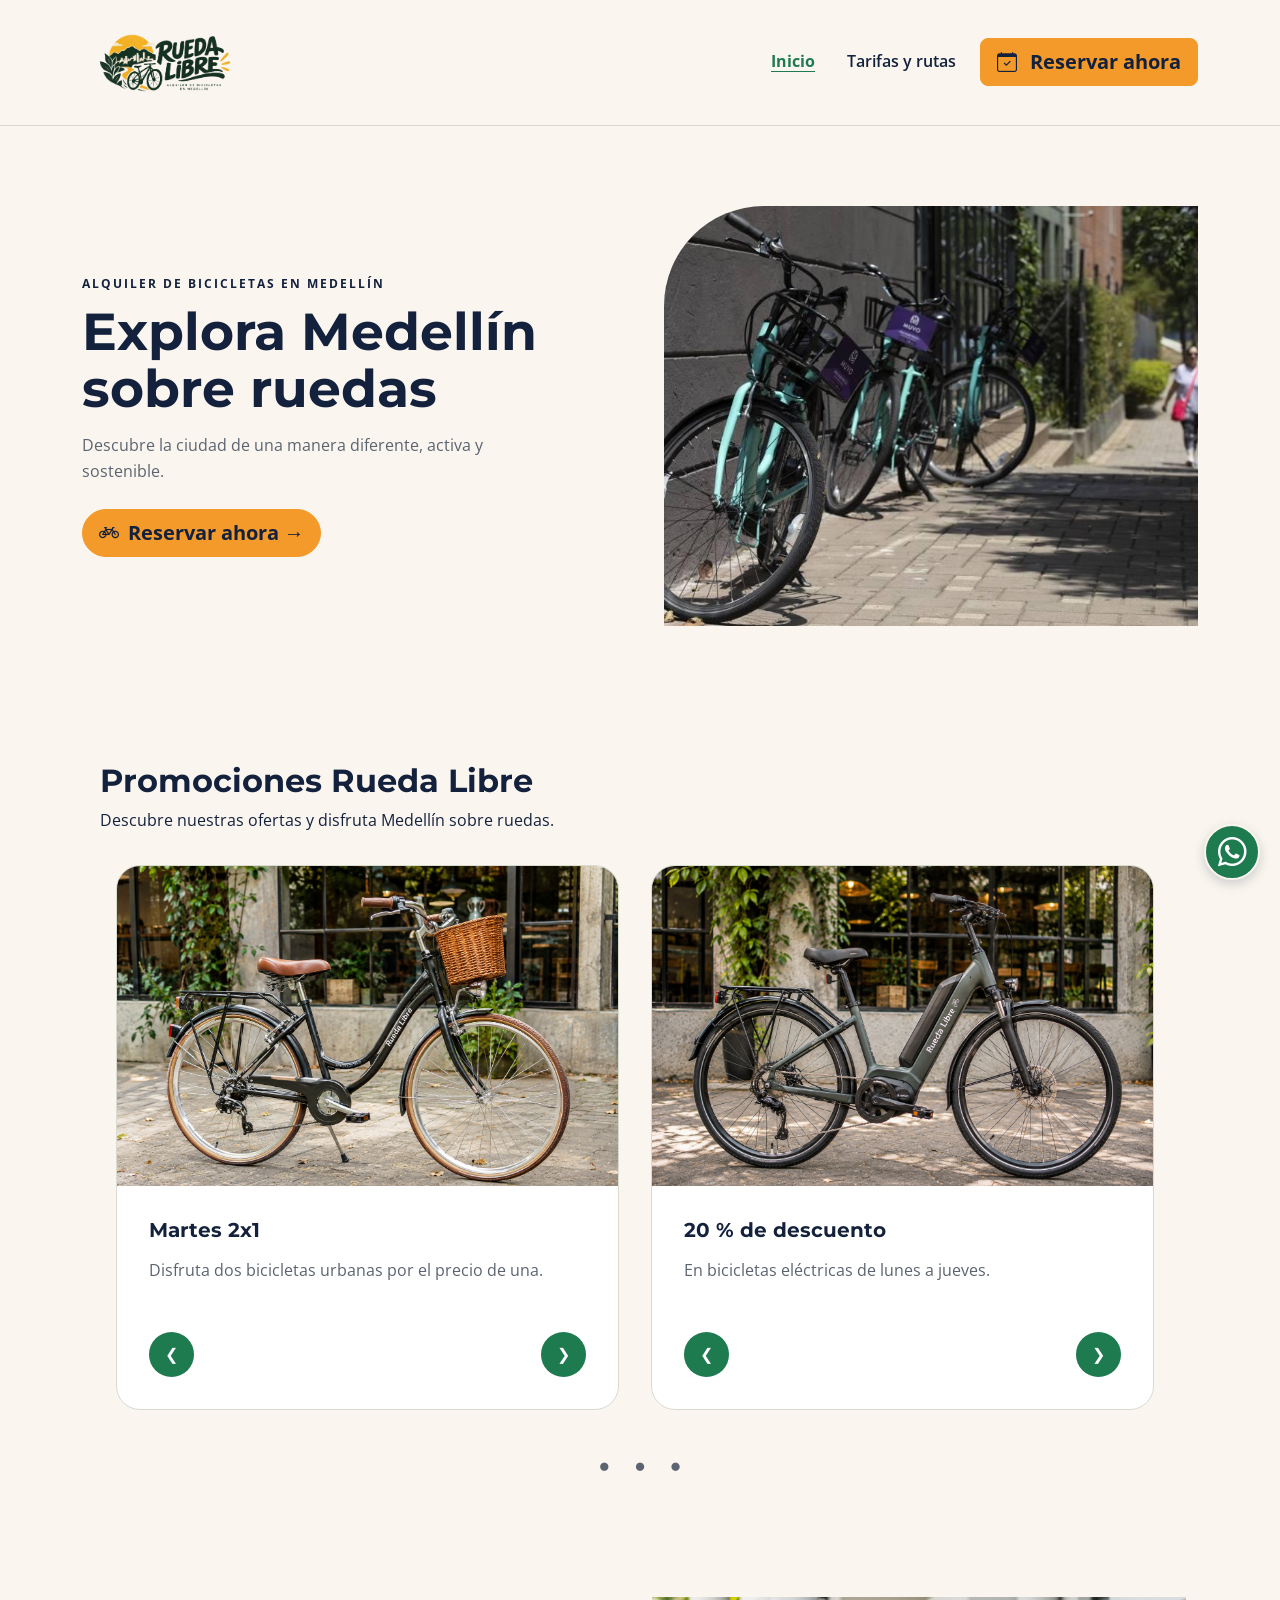
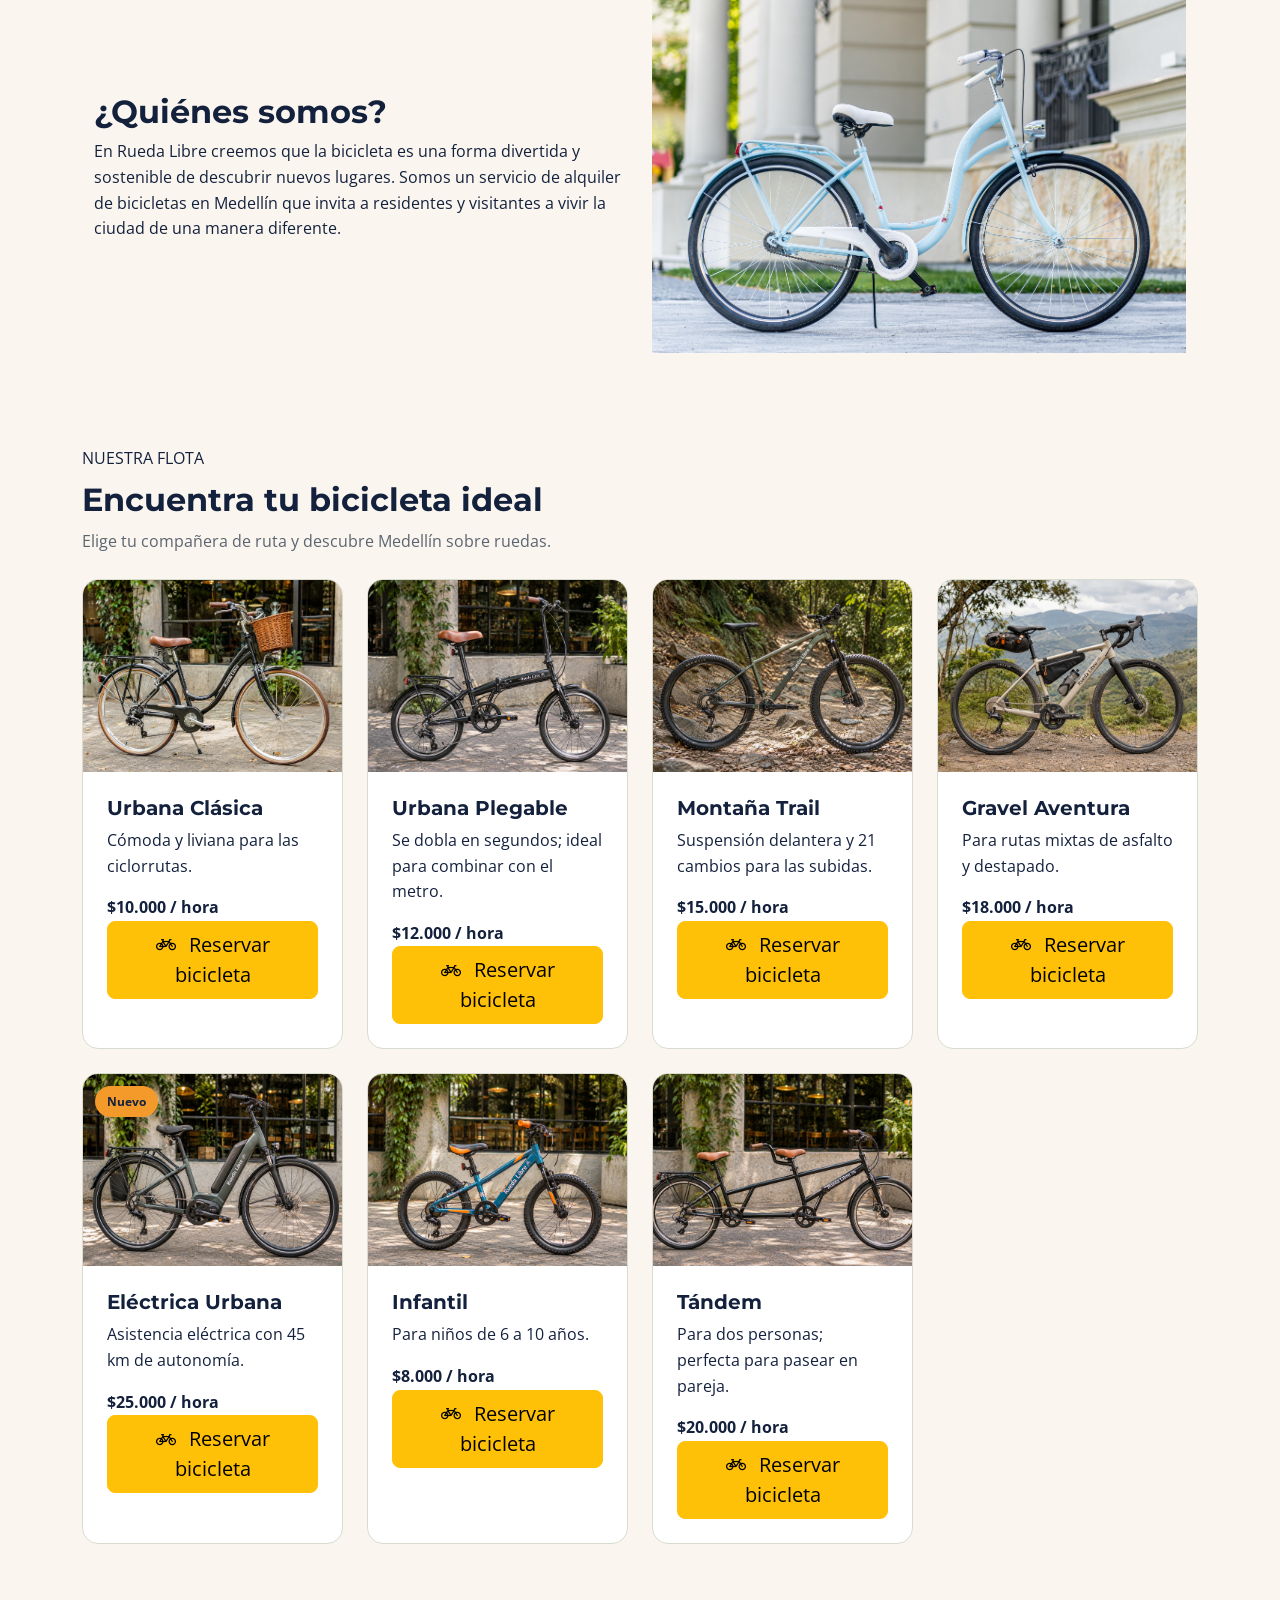
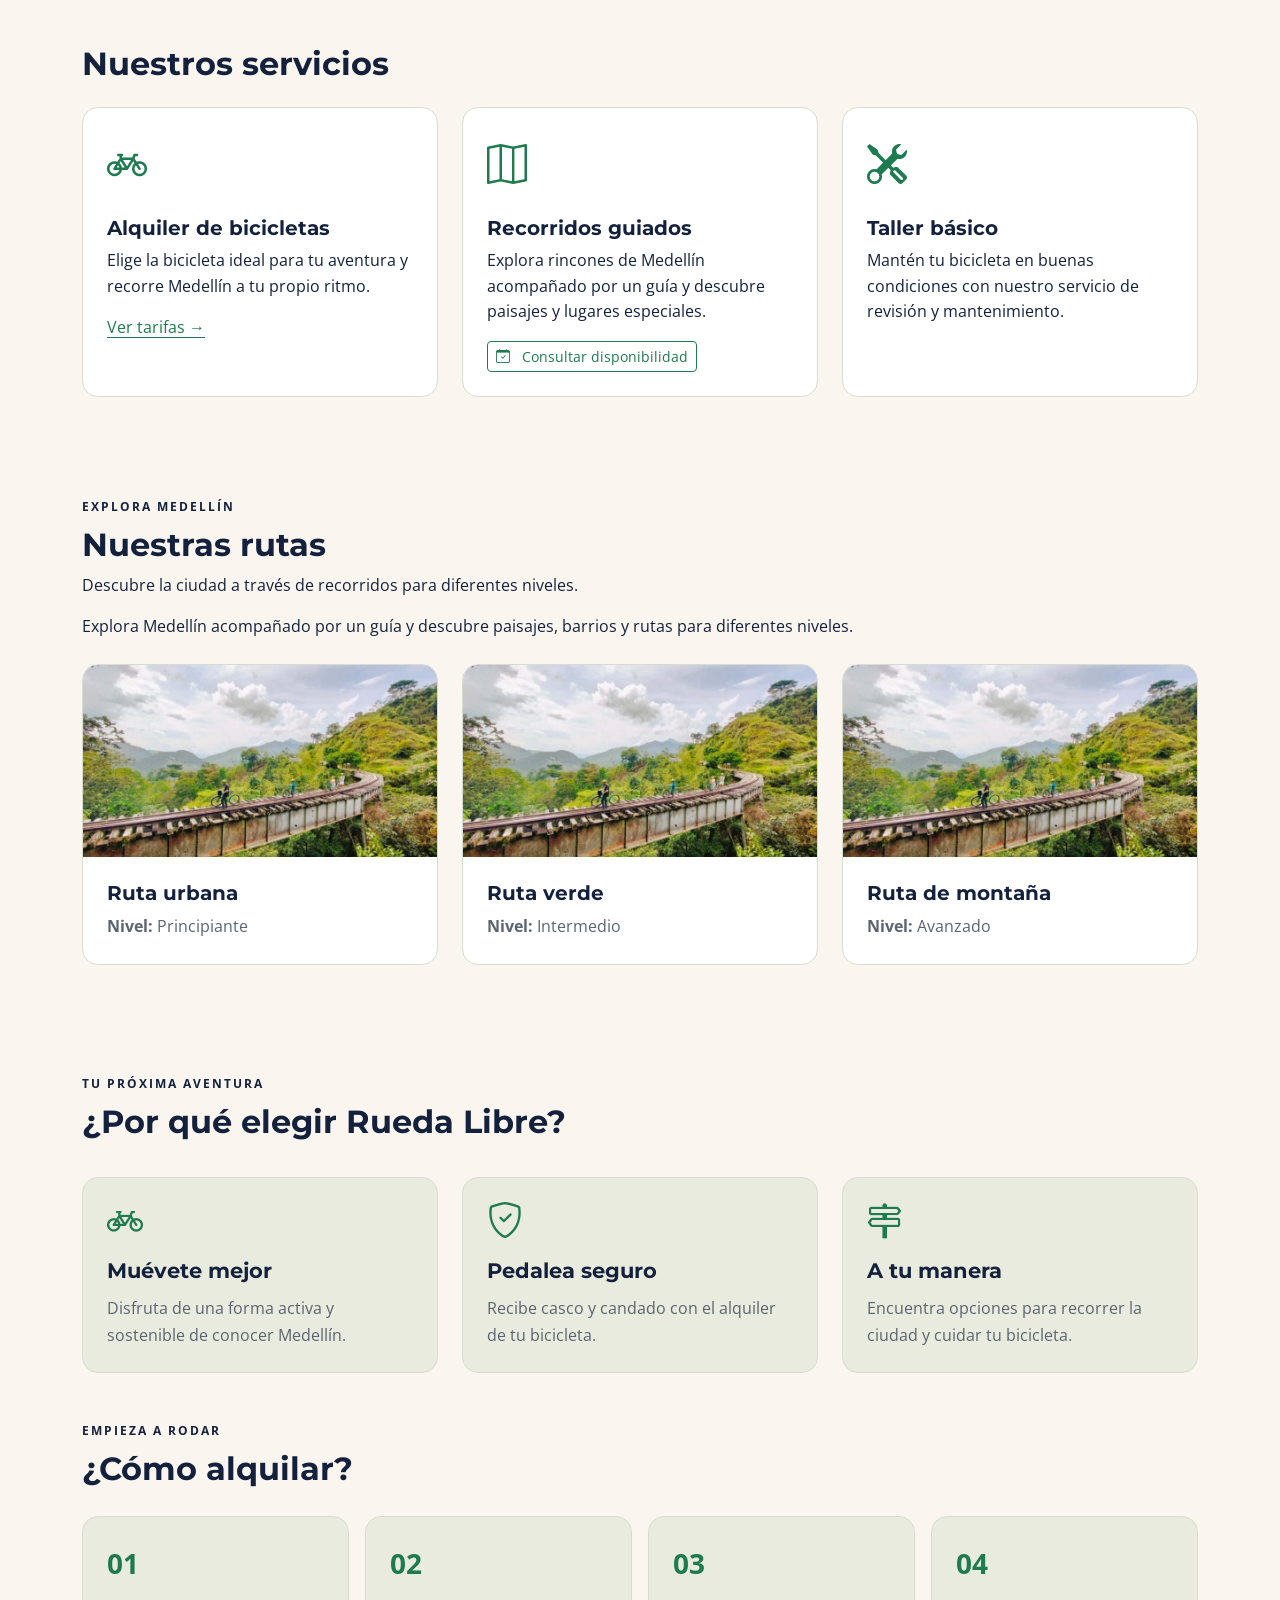
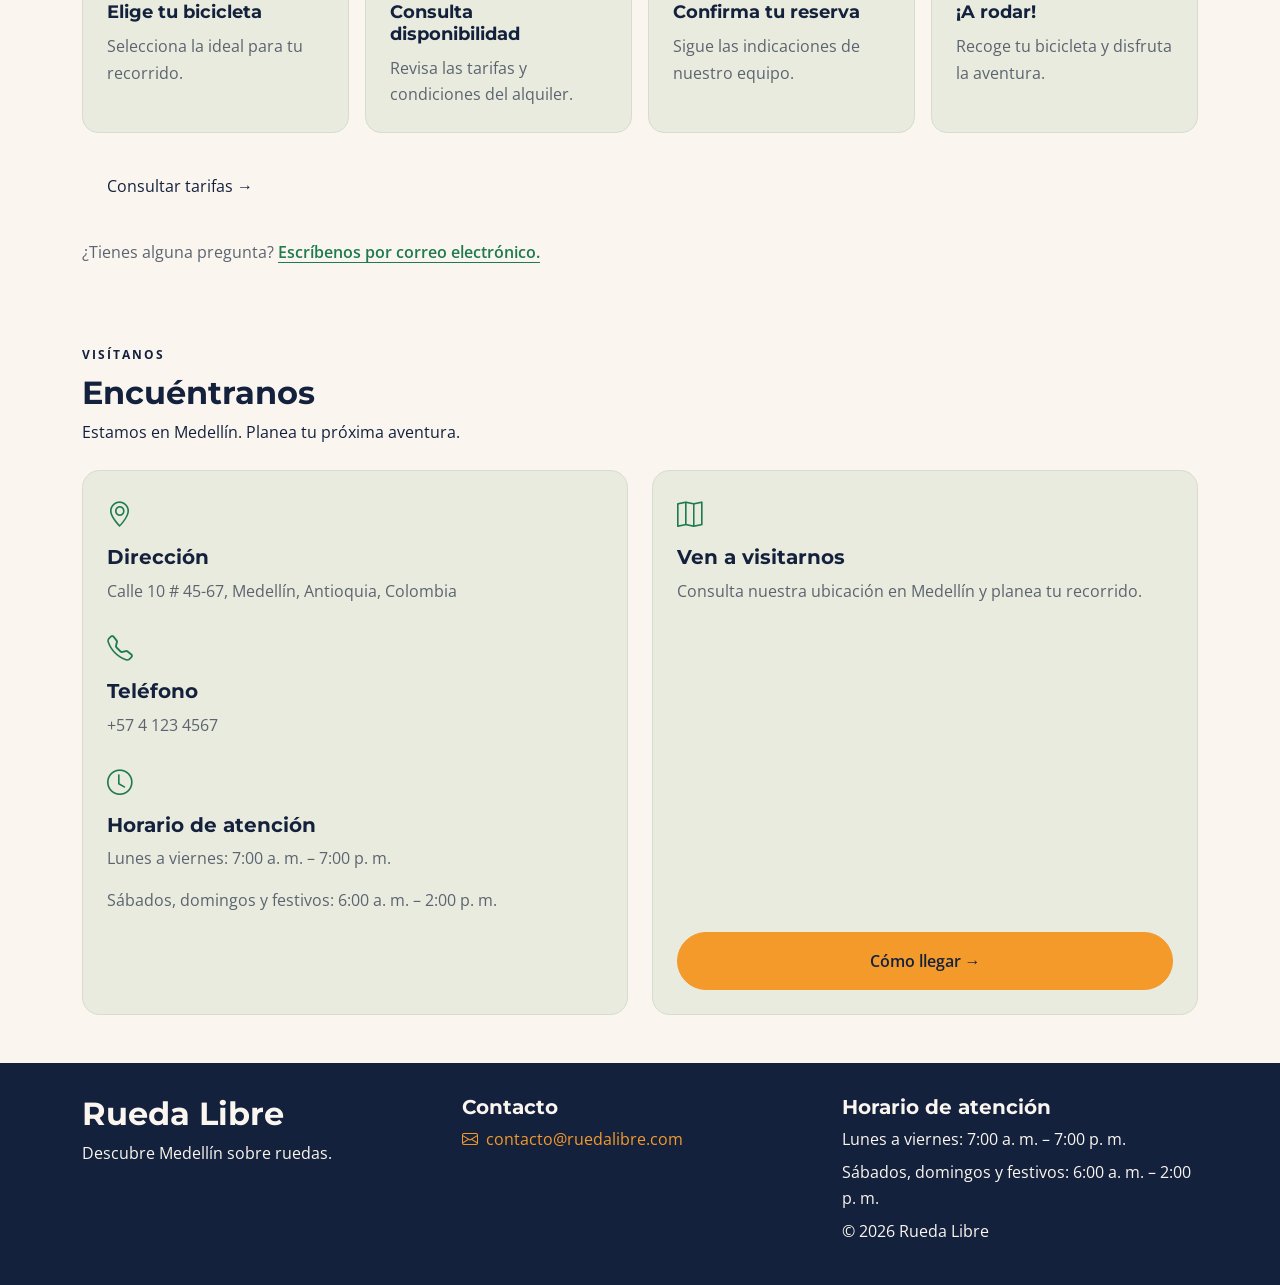
==== commit c2665109: "Hamburguesa" ====
--- a/index.html
+++ b/index.html
@@ -26,38 +26,53 @@
 </head>
 
 <body>
+
+
     <!-- NAVBAR RUEDA LIBRE -->
-    <!-- ENCABEZADO RUEDA LIBRE CON FLEXBOX -->
-    <header class="encabezado">
-        <div class="container encabezado-contenido">
+    <nav class="navbar navbar-expand-lg navbar-rueda">
+        <div class="container">
+
             <!-- LOGO -->
             <a class="navbar-brand" href="index.html">
-                <img alt="Logo de Rueda Libre" src="img/logo.png" width="165" />
+                <img src="img/logo.png" alt="Logo de Rueda Libre" width="165">
             </a>
-            <!-- MENÚ DE NAVEGACIÓN -->
-            <nav aria-label="Navegaci&oacute;n principal" class="menu-navegacion">
-                <ul id="menu">
-                    <li>
-                        <a aria-current="page" class="nav-link activo" href="index.html">
+
+            <!-- BOTÓN HAMBURGUESA -->
+            <button class="navbar-toggler" type="button" data-bs-toggle="collapse" data-bs-target="#menuPrincipal"
+                aria-controls="menuPrincipal" aria-expanded="false" aria-label="Abrir o cerrar menú">
+                <span class="navbar-toggler-icon"></span>
+            </button>
+
+            <!-- MENÚ COLAPSABLE -->
+            <div class="collapse navbar-collapse" id="menuPrincipal">
+                <ul class="navbar-nav ms-auto align-items-lg-center gap-lg-3">
+
+                    <li class="nav-item">
+                        <a class="nav-link active" href="index.html" aria-current="page">
                             Inicio
                         </a>
                     </li>
-                    <li>
+
+                    <li class="nav-item">
                         <a class="nav-link" href="paginas/tarifas.html">
                             Tarifas y rutas
                         </a>
                     </li>
-                    <li>
-                        <a class="btn btn-naranja-pedal btn-lg boton-accion" href="paginas/reservas.html">
-                            <i aria-hidden="true" class="bi bi-calendar-check me-2">
-                            </i>
+
+
+                    <li class="nav-item mt-2 mt-lg-0">
+                        <a class="btn btn-warning btn-lg" href="paginas/reservas.html">
+                            <i class="bi bi-calendar-check me-2" aria-hidden="true"></i>
                             Reservar ahora
                         </a>
                     </li>
+
                 </ul>
-            </nav>
+            </div>
+
         </div>
-    </header>
+    </nav>
+
     <main>
         <!-- PORTADA: GRID DE DOS COLUMNAS -->
         <section class="portada py-4 py-lg-5">
@@ -86,6 +101,7 @@
                 </div>
             </div>
         </section>
+
         <!-- PROMOCIONES -->
         <section class="seccion-promociones">
             <div class="contenedor-promociones">
@@ -167,6 +183,7 @@
                 </div>
             </div>
         </section>
+
         <!-- QUIÉNES SOMOS -->
         <section class="quienes-somos container row align-items-center g-4" id="quienes-somos">
             <div class="col-12 col-lg-6">
@@ -184,6 +201,7 @@
             <img alt="Bicicleta disponible para alquilar en Rueda Libre" class="col-12 col-lg-6 img-fluid"
                 src="img/bicicleta.jpeg" width="600" />
         </section>
+
         <!-- NUESTRA FLOTA -->
         <section class="seccion-flota py-5" id="flota">
             <div class="container">
@@ -213,10 +231,12 @@
                                 <strong>
                                     $10.000 / hora
                                 </strong>
-                                <a class="boton-reservar btn btn-naranja-pedal mt-auto align-self-start"
-                                    href="paginas/reservas.html">
-                                    Reservar
-                                </a>
+
+                                <a class="btn btn-warning btn-lg" href="paginas/reservas.html">
+                                    <i class="bi bi-bicycle me-2" aria-hidden="true"></i>
+                                    Reservar bicicleta
+                                </a>
+
                             </div>
                         </article>
                     </div>
@@ -234,10 +254,12 @@
                                 <strong>
                                     $12.000 / hora
                                 </strong>
-                                <a class="boton-reservar btn btn-naranja-pedal mt-auto align-self-start"
-                                    href="paginas/reservas.html">
-                                    Reservar
-                                </a>
+
+                                <a class="btn btn-warning btn-lg" href="paginas/reservas.html">
+                                    <i class="bi bi-bicycle me-2" aria-hidden="true"></i>
+                                    Reservar bicicleta
+                                </a>
+
                             </div>
                         </article>
                     </div>
@@ -255,9 +277,9 @@
                                 <strong>
                                     $15.000 / hora
                                 </strong>
-                                <a class="boton-reservar btn btn-naranja-pedal mt-auto align-self-start"
-                                    href="paginas/reservas.html">
-                                    Reservar
+                                <a class="btn btn-warning btn-lg" href="paginas/reservas.html">
+                                    <i class="bi bi-bicycle me-2" aria-hidden="true"></i>
+                                    Reservar bicicleta
                                 </a>
                             </div>
                         </article>
@@ -275,9 +297,9 @@
                                 <strong>
                                     $18.000 / hora
                                 </strong>
-                                <a class="boton-reservar btn btn-naranja-pedal mt-auto align-self-start"
-                                    href="paginas/reservas.html">
-                                    Reservar
+                                <a class="btn btn-warning btn-lg" href="paginas/reservas.html">
+                                    <i class="bi bi-bicycle me-2" aria-hidden="true"></i>
+                                    Reservar bicicleta
                                 </a>
                             </div>
                         </article>
@@ -299,9 +321,9 @@
                                 <strong>
                                     $25.000 / hora
                                 </strong>
-                                <a class="boton-reservar btn btn-naranja-pedal mt-auto align-self-start"
-                                    href="paginas/reservas.html">
-                                    Reservar
+                                <a class="btn btn-warning btn-lg" href="paginas/reservas.html">
+                                    <i class="bi bi-bicycle me-2" aria-hidden="true"></i>
+                                    Reservar bicicleta
                                 </a>
                             </div>
                         </article>
@@ -319,9 +341,9 @@
                                 <strong>
                                     $8.000 / hora
                                 </strong>
-                                <a class="boton-reservar btn btn-naranja-pedal mt-auto align-self-start"
-                                    href="paginas/reservas.html">
-                                    Reservar
+                                <a class="btn btn-warning btn-lg" href="paginas/reservas.html">
+                                    <i class="bi bi-bicycle me-2" aria-hidden="true"></i>
+                                    Reservar bicicleta
                                 </a>
                             </div>
                         </article>
@@ -340,9 +362,9 @@
                                 <strong>
                                     $20.000 / hora
                                 </strong>
-                                <a class="boton-reservar btn btn-naranja-pedal mt-auto align-self-start"
-                                    href="paginas/reservas.html">
-                                    Reservar
+                                <a class="btn btn-warning btn-lg" href="paginas/reservas.html">
+                                    <i class="bi bi-bicycle me-2" aria-hidden="true"></i>
+                                    Reservar bicicleta
                                 </a>
                             </div>
                         </article>
@@ -350,6 +372,7 @@
                 </div>
             </div>
         </section>
+
         <!-- NUESTROS SERVICIOS -->
         <section class="servicios py-2" id="nuestros-servicios">
             <div class="container">
@@ -359,6 +382,7 @@
                     </h2>
                 </div>
                 <div class="row row-cols-1 row-cols-md-2 row-cols-lg-3 g-4">
+
                     <!-- SERVICIO 1 -->
                     <div class="col">
                         <article class="card h-100">
@@ -379,6 +403,7 @@
                             </div>
                         </article>
                     </div>
+
                     <!-- SERVICIO 2 -->
                     <div class="col">
                         <article class="card h-100">
@@ -393,9 +418,13 @@
 
                                     y descubre paisajes y lugares especiales.
                                 </p>
-                                <a class="card-link" href="paginas/tarifas.html#recorridos-guiados">
-                                    Ver recorridos &rarr;
-                                </a>
+
+                                <a class="btn btn-outline-success btn-sm"
+                                    href="paginas/tarifas.html#recorridos-guiados">
+                                    <i class="bi bi-calendar-check me-2" aria-hidden="true"></i>
+                                    Consultar disponibilidad
+                                </a>
+
                             </div>
                         </article>
                     </div>
@@ -763,6 +792,10 @@
         href="https://wa.me/573000000000" rel="noopener noreferrer" target="_blank">
         <i aria-hidden="true" class="bi bi-whatsapp"></i>
     </a>
+
+    <!-- Bootstrap JavaScript Bundle -->
+    <script src="https://cdn.jsdelivr.net/npm/bootstrap@5.3.8/dist/js/bootstrap.bundle.min.js"></script>
+
 </body>
 
 </html>
--- a/CSS/styles.css
+++ b/CSS/styles.css
@@ -1564,3 +1564,36 @@
         padding: 0.55rem 0.8rem;
     }
 }
+
+/* NAVBAR RUEDA LIBRE */
+.navbar-rueda {
+    background-color: var(--color-crema);
+    padding: 1rem 0;
+}
+
+.navbar-rueda .navbar-brand img {
+    max-width: 100%;
+    height: auto;
+}
+
+.navbar-rueda .nav-link {
+    color: var(--color-azul);
+    font-weight: 600;
+}
+
+.navbar-rueda .nav-link.active {
+    color: var(--color-verde);
+    font-weight: 700;
+}
+
+.navbar-rueda .navbar-toggler {
+    border-color: var(--color-verde);
+}
+
+/* Botón principal */
+.navbar-rueda .btn-warning {
+    background-color: var(--color-naranja);
+    border-color: var(--color-naranja);
+    color: var(--color-azul);
+    font-weight: 700;
+}
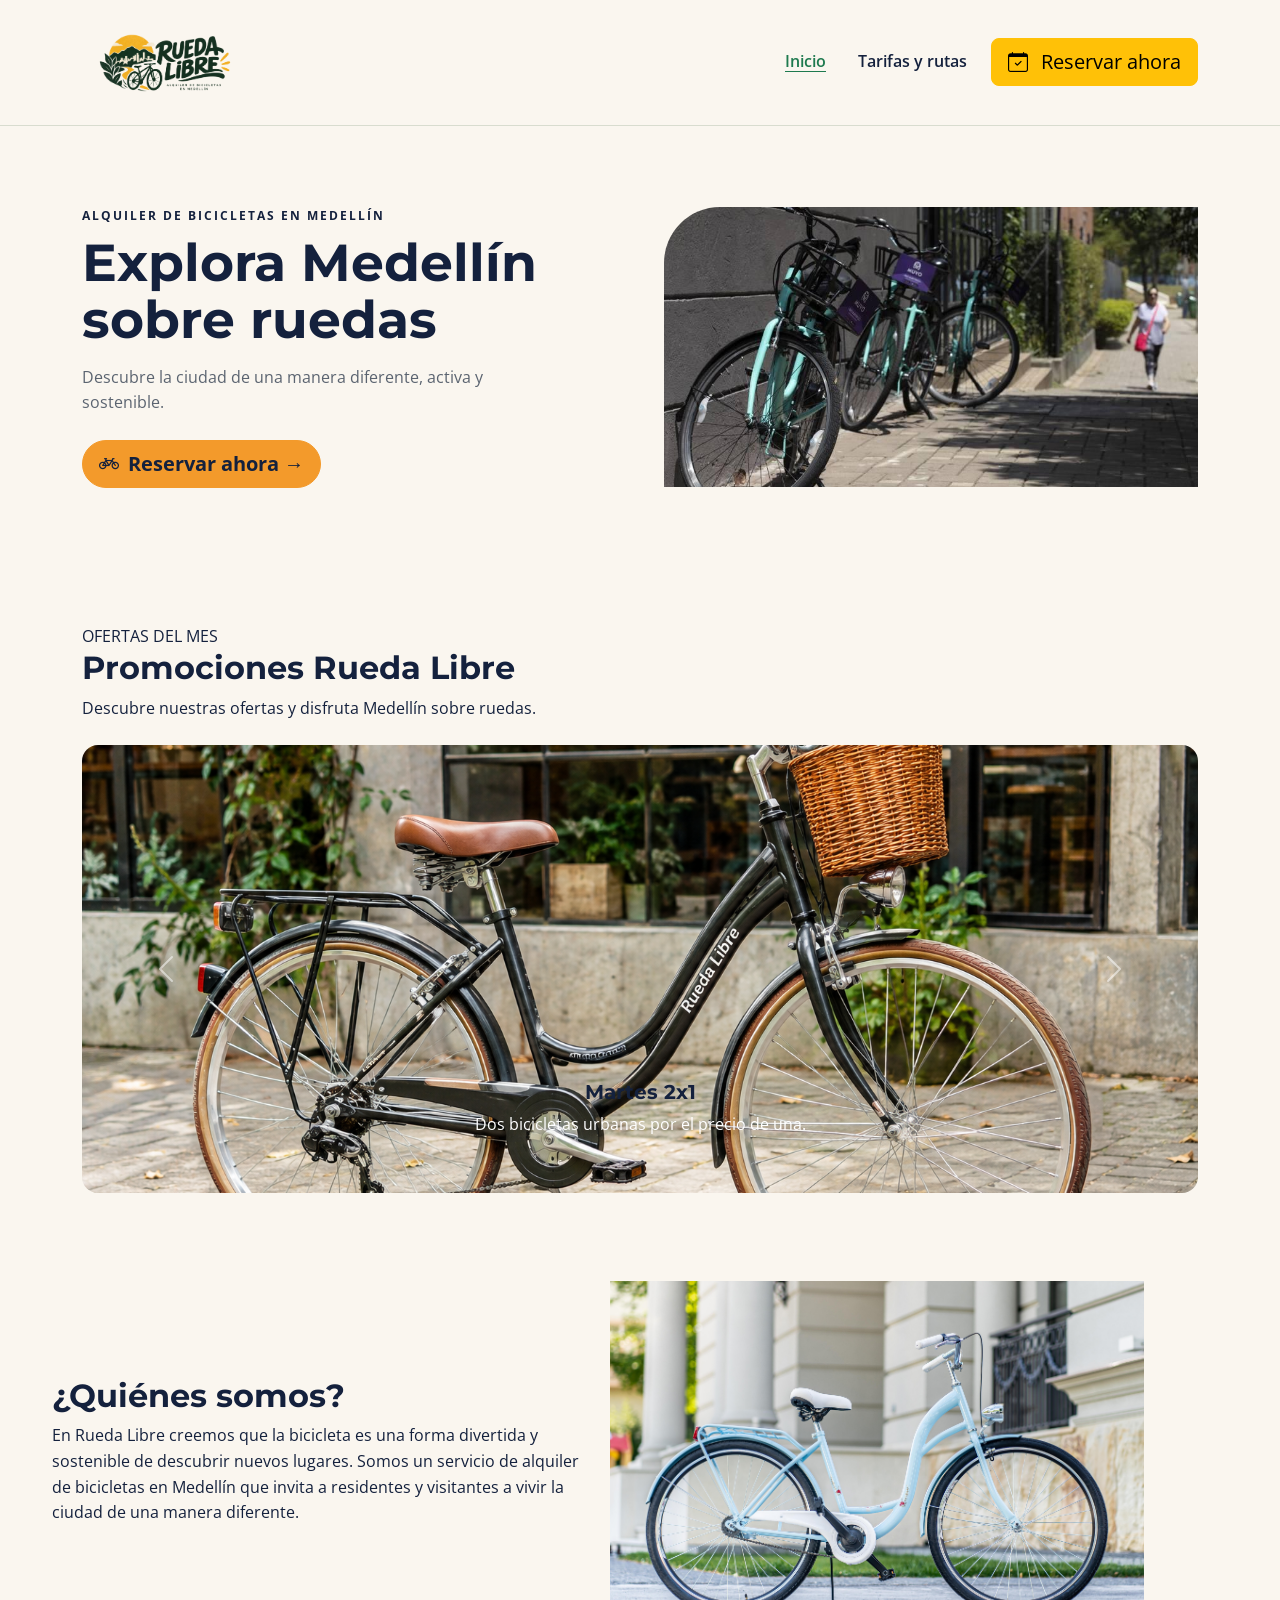
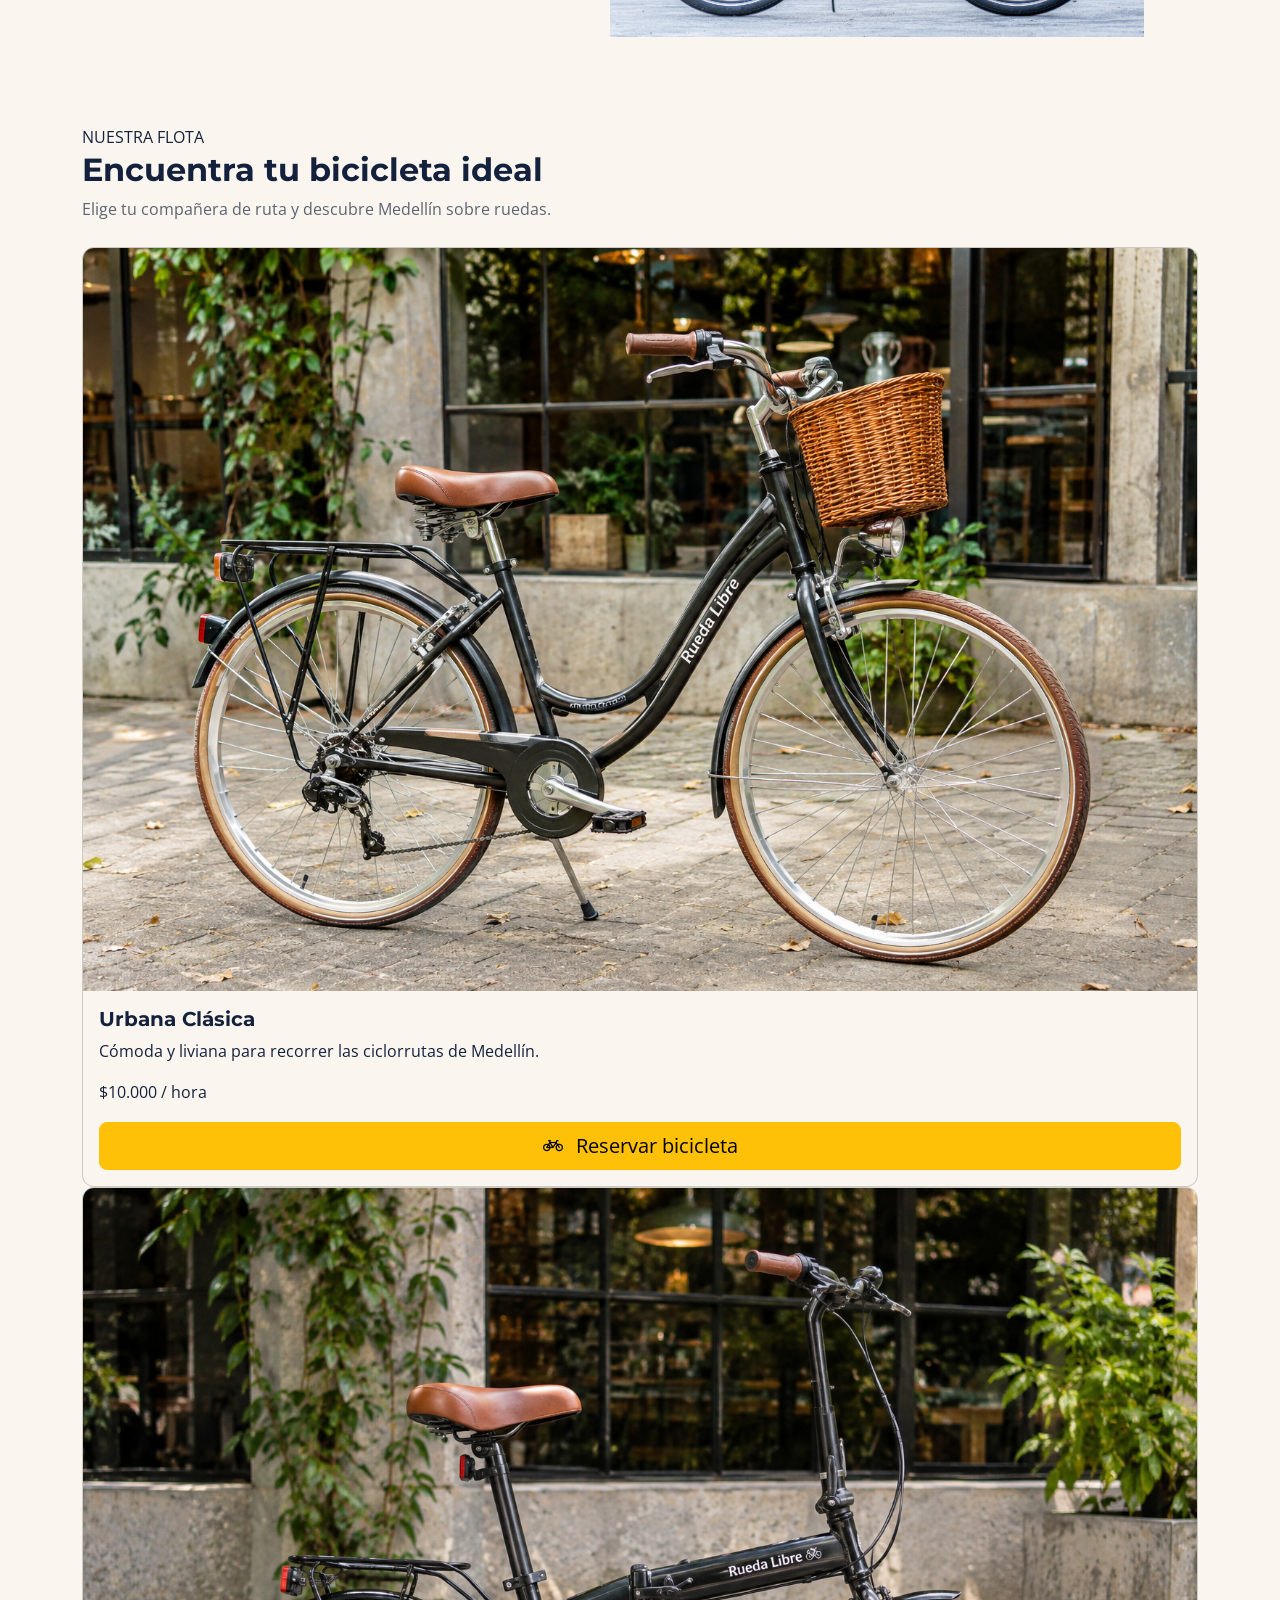
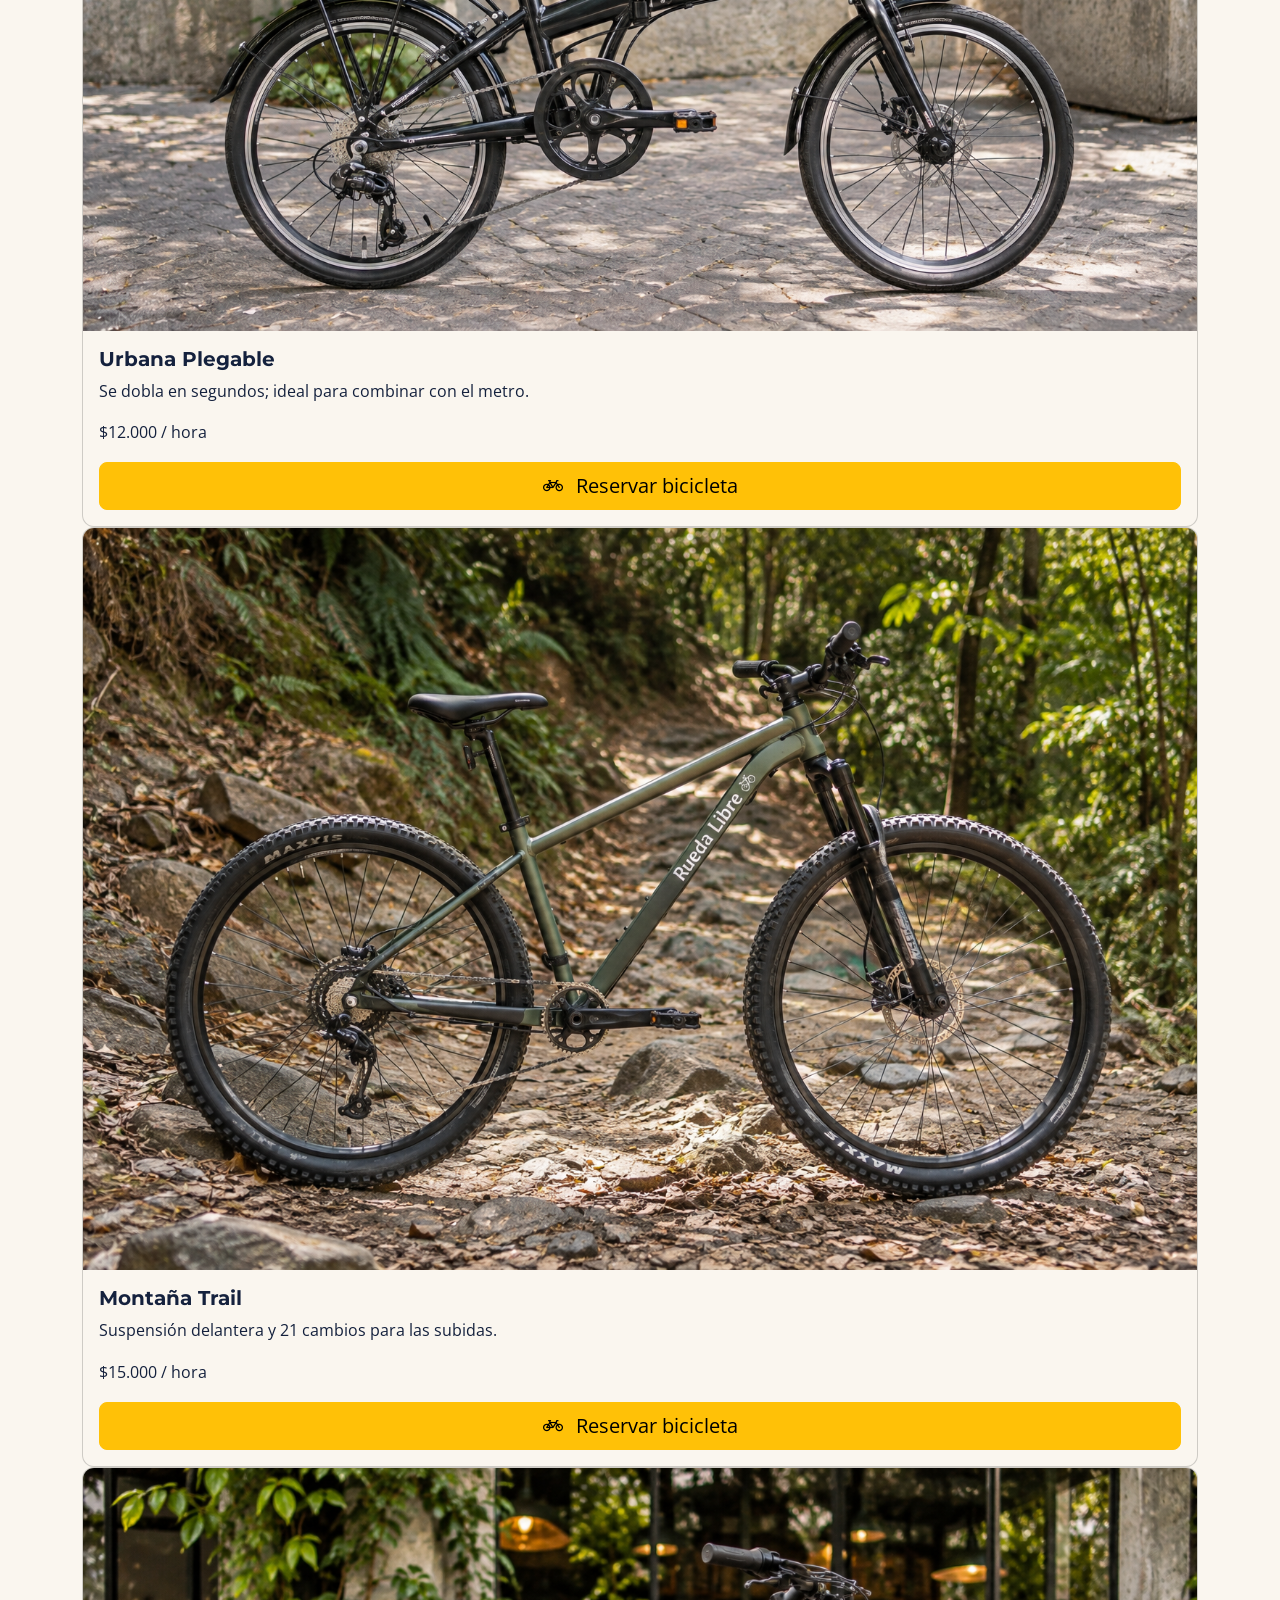
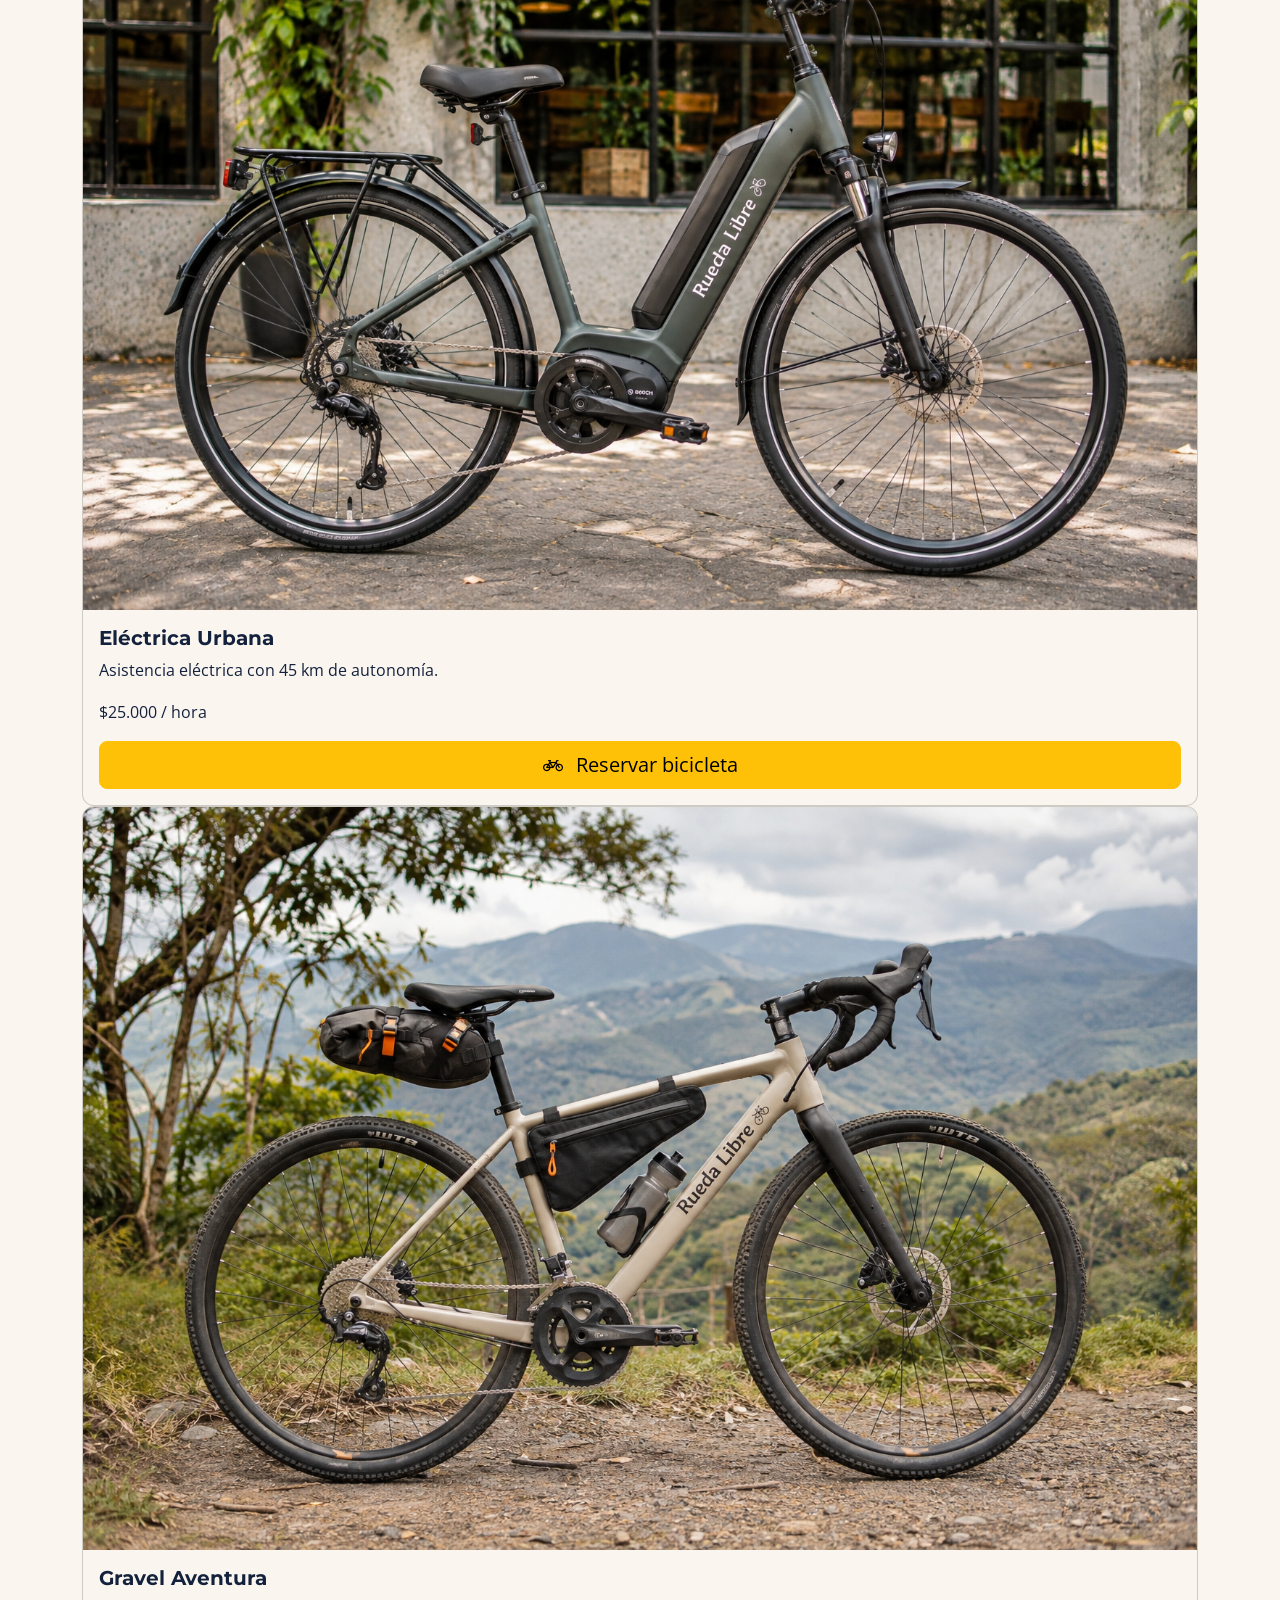
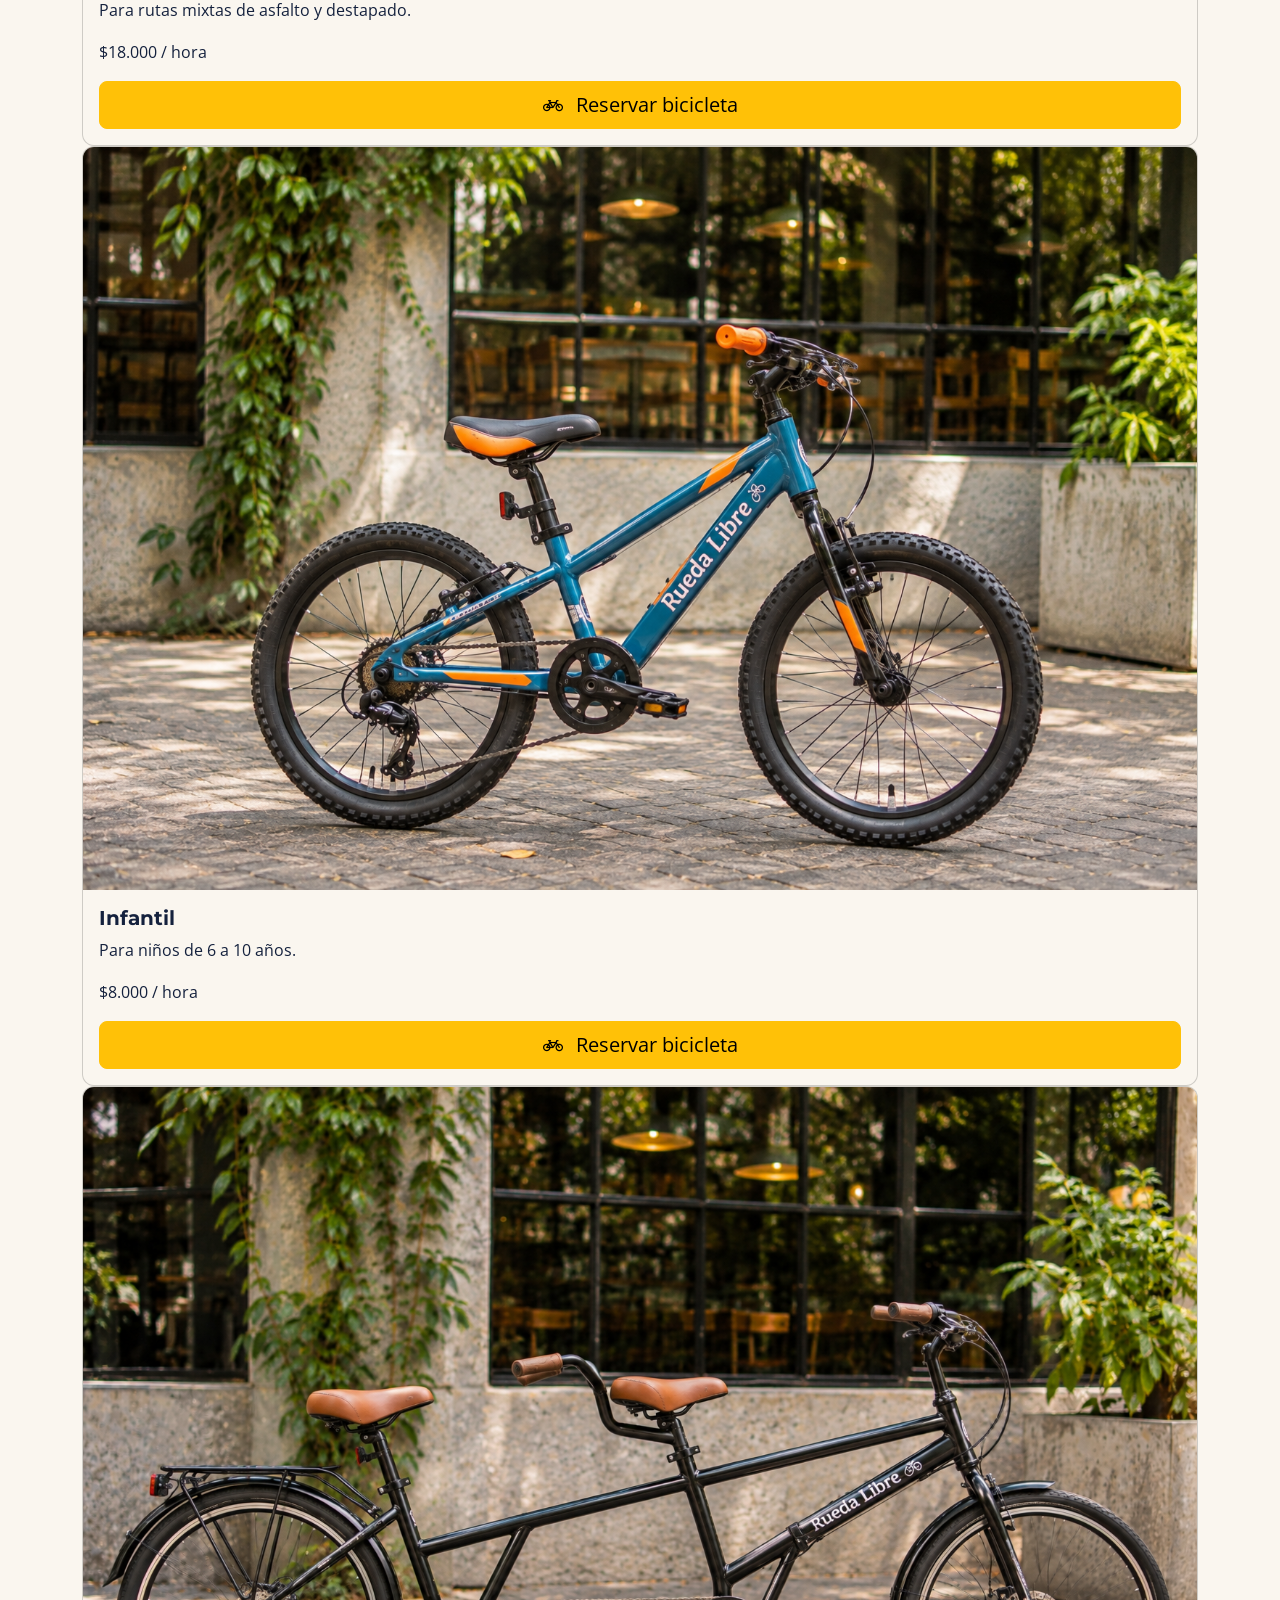
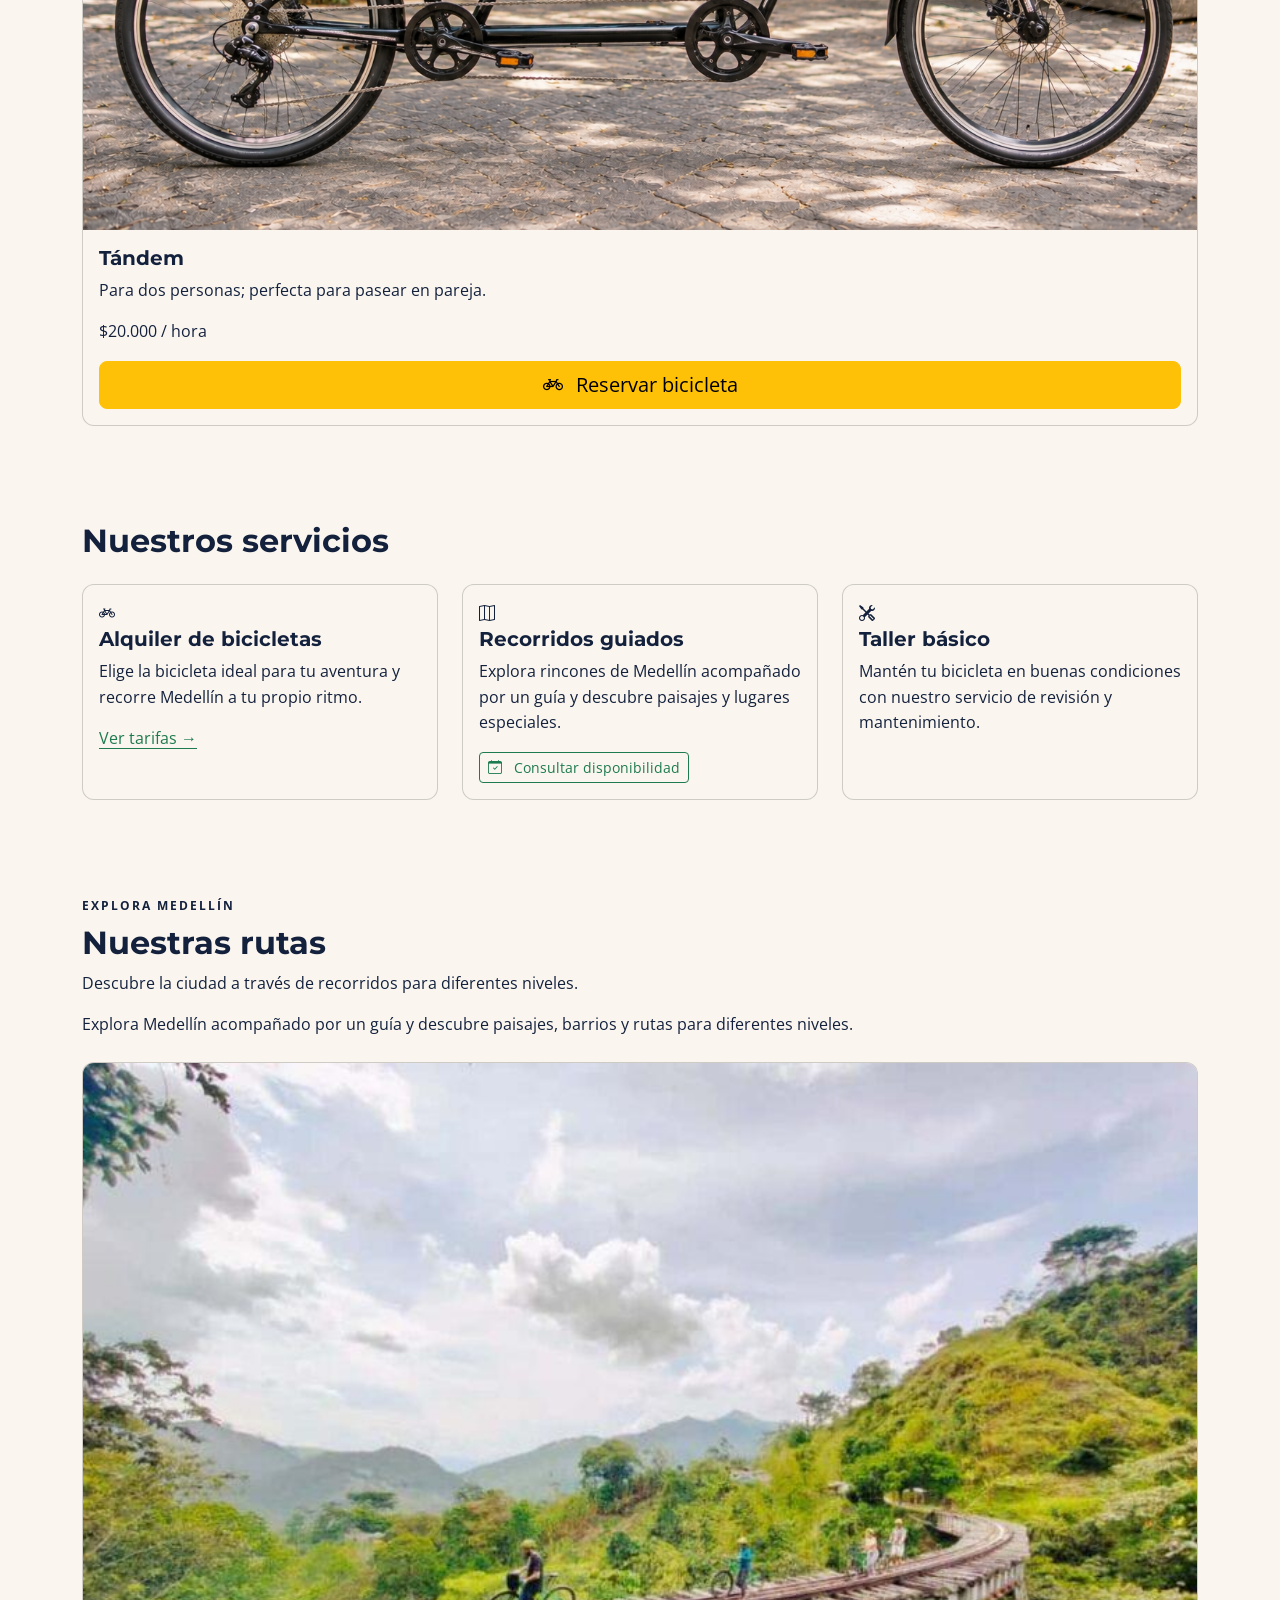
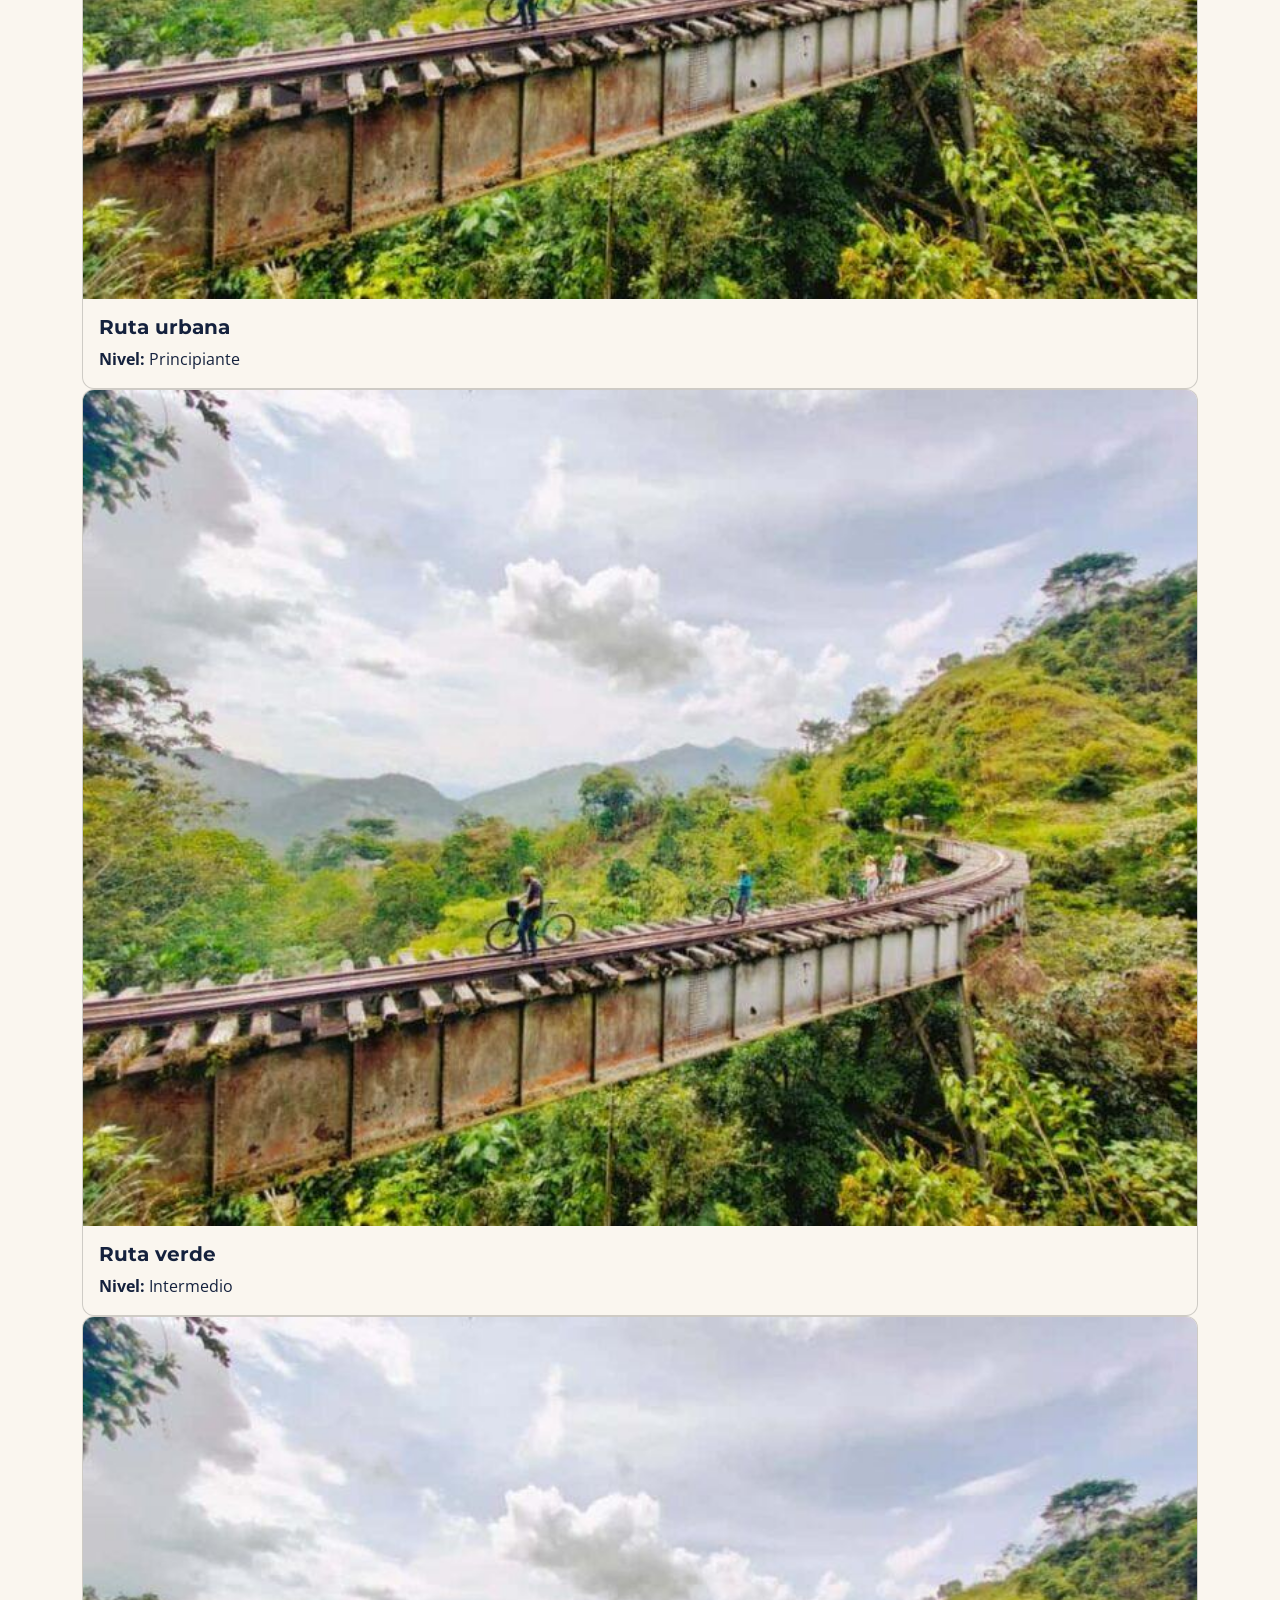
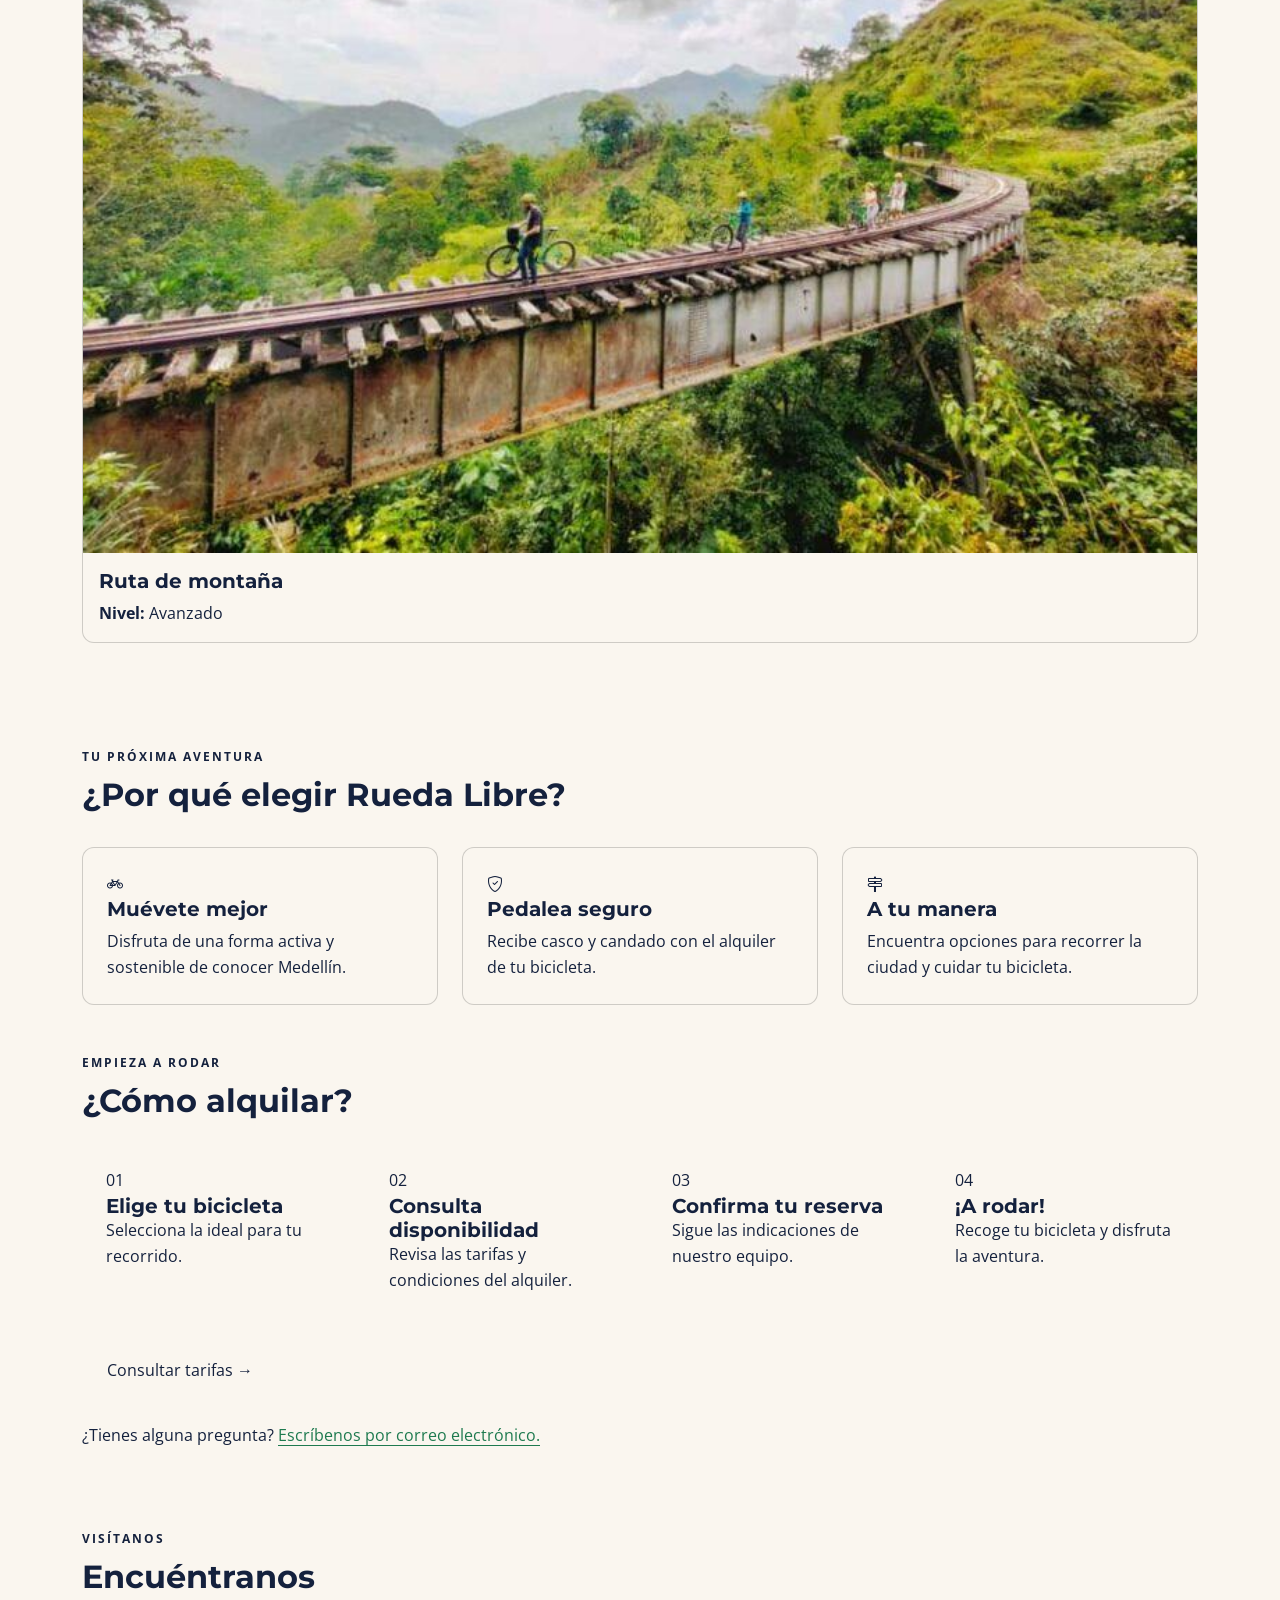
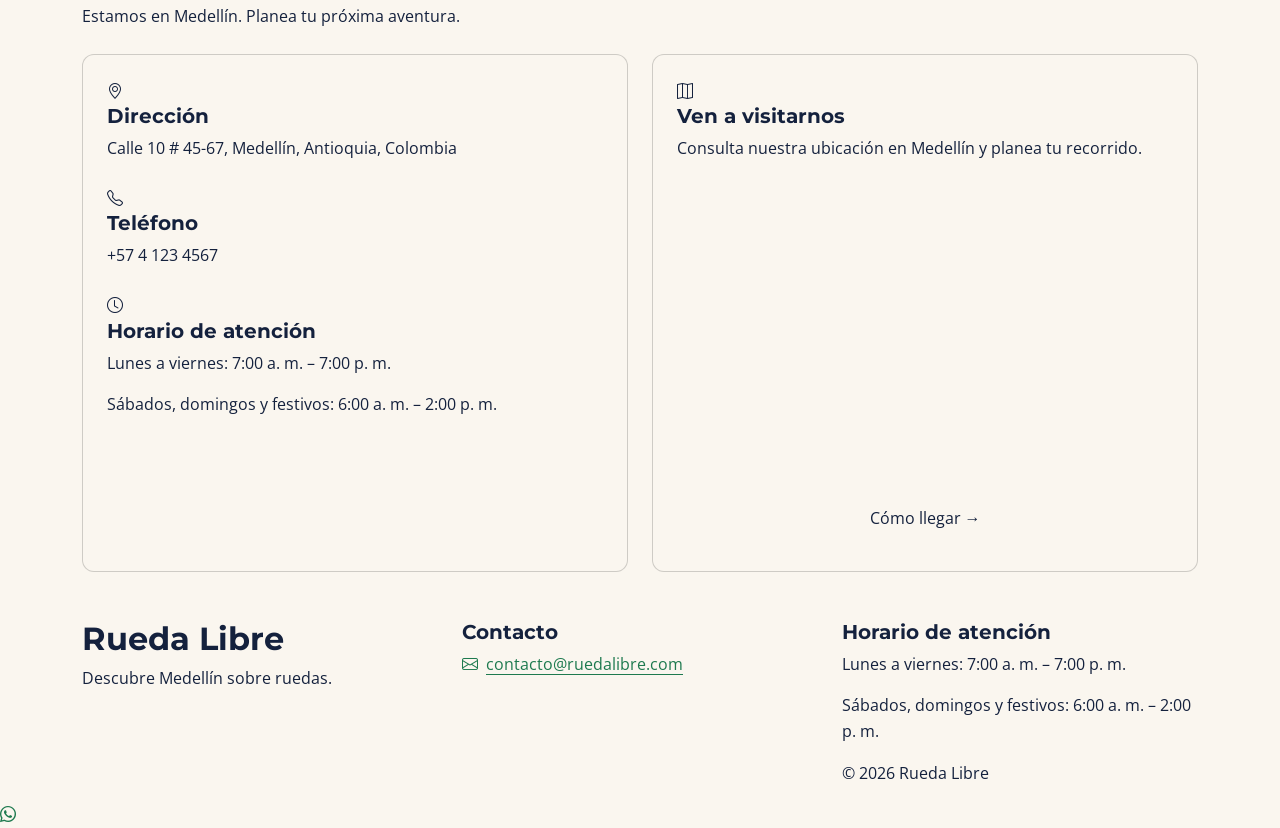
==== commit 67844041: "cards y carrusel" ====
--- a/index.html
+++ b/index.html
@@ -74,6 +74,7 @@
     </nav>
 
     <main>
+
         <!-- PORTADA: GRID DE DOS COLUMNAS -->
         <section class="portada py-4 py-lg-5">
             <div class="container">
@@ -102,84 +103,69 @@
             </div>
         </section>
 
+
         <!-- PROMOCIONES -->
-        <section class="seccion-promociones">
-            <div class="contenedor-promociones">
-                <h2>
-                    Promociones Rueda Libre
-                </h2>
-                <p>
-                    Descubre nuestras ofertas y disfruta Medell&iacute;n sobre ruedas.
-                </p>
-                <div class="carrusel-promociones">
-                    <article class="tarjeta-promocion" id="promo1">
-                        <img alt="Bicicleta urbana cl&aacute;sica" class="img-fluid" src="img/clasica.png" />
-                        <div class="contenido-promocion">
-                            <h3>
-                                Martes 2x1
-                            </h3>
-                            <p>
-                                Disfruta dos bicicletas urbanas por el precio de una.
-                            </p>
-                        </div>
-                        <div class="controles-carrusel">
-                            <a aria-label="Promoci&oacute;n anterior" href="#promo3">
-                                ❮
-                            </a>
-                            <a aria-label="Siguiente promoci&oacute;n" href="#promo2">
-                                ❯
-                            </a>
-                        </div>
-                    </article>
-                    <article class="tarjeta-promocion" id="promo2">
-                        <img alt="Bicicleta el&eacute;ctrica" class="img-fluid" src="img/electrica.png" />
-                        <div class="contenido-promocion">
-                            <h3>
-                                20 % de descuento
-                            </h3>
-                            <p>
-                                En bicicletas el&eacute;ctricas de lunes a jueves.
-                            </p>
-                        </div>
-                        <div class="controles-carrusel">
-                            <a aria-label="Promoci&oacute;n anterior" href="#promo1">
-                                ❮
-                            </a>
-                            <a aria-label="Siguiente promoci&oacute;n" href="#promo3">
-                                ❯
-                            </a>
-                        </div>
-                    </article>
-                    <article class="tarjeta-promocion" id="promo3">
-                        <img alt="Recorrido guiado en bicicleta" class="img-fluid" src="img/ruta.jpeg" />
-                        <div class="contenido-promocion">
-                            <h3>
-                                &iexcl;Celebra sobre ruedas!
-                            </h3>
-                            <p>
-                                Si cumples a&ntilde;os, tu recorrido guiado es gratis.
-                            </p>
-                        </div>
-                        <div class="controles-carrusel">
-                            <a aria-label="Promoci&oacute;n anterior" href="#promo2">
-                                ❮
-                            </a>
-                            <a aria-label="Siguiente promoci&oacute;n" href="#promo1">
-                                ❯
-                            </a>
-                        </div>
-                    </article>
-                </div>
-                <div class="indicadores-carrusel">
-                    <a aria-label="Ir a promoci&oacute;n 1" href="#promo1">
-                        ●
-                    </a>
-                    <a aria-label="Ir a promoci&oacute;n 2" href="#promo2">
-                        ●
-                    </a>
-                    <a aria-label="Ir a promoci&oacute;n 3" href="#promo3">
-                        ●
-                    </a>
+        <section class="seccion-promociones py-5">
+            <div class="container">
+                <div class="mb-4">
+                    <span class="etiqueta-seccion">OFERTAS DEL MES</span>
+                    <h2>Promociones Rueda Libre</h2>
+                    <p>Descubre nuestras ofertas y disfruta Medellín sobre ruedas.</p>
+                </div>
+
+                <div id="carruselPromociones" class="carousel slide" data-bs-ride="carousel" data-bs-interval="5000">
+
+                    <div class="carousel-inner rounded-4">
+
+                        <!-- Promoción 1 -->
+                        <div class="carousel-item active">
+                            <img src="img/clasica.png" class="d-block w-100 imagen-promocion"
+                                alt="Bicicletas urbanas disponibles para la promoción de martes 2x1">
+
+                            <div class="carousel-caption d-block">
+                                <h3>Martes 2x1</h3>
+                                <p>Dos bicicletas urbanas por el precio de una.</p>
+                            </div>
+                        </div>
+
+                        <!-- Promoción 2 -->
+                        <div class="carousel-item">
+                            <img src="img/electrica.png" class="d-block w-100 imagen-promocion"
+                                alt="Bicicleta eléctrica urbana para la promoción de descuento">
+
+                            <div class="carousel-caption d-block">
+                                <h3>20 % de descuento</h3>
+                                <p>En bicicletas eléctricas de lunes a jueves.</p>
+                            </div>
+                        </div>
+
+                        <!-- Promoción 3 -->
+                        <div class="carousel-item">
+                            <img src="img/ruta.jpeg" class="d-block w-100 imagen-promocion"
+                                alt="Personas disfrutando de un recorrido guiado en bicicleta">
+
+                            <div class="carousel-caption d-block">
+                                <h3>¡Celebra sobre ruedas!</h3>
+                                <p>Si cumples años, tu recorrido guiado es gratis.</p>
+                            </div>
+                        </div>
+
+                    </div>
+
+                    <!-- Control anterior -->
+                    <button class="carousel-control-prev" type="button" data-bs-target="#carruselPromociones"
+                        data-bs-slide="prev" aria-label="Ver promoción anterior">
+                        <span class="carousel-control-prev-icon" aria-hidden="true"></span>
+                        <span class="visually-hidden">Promoción anterior</span>
+                    </button>
+
+                    <!-- Control siguiente -->
+                    <button class="carousel-control-next" type="button" data-bs-target="#carruselPromociones"
+                        data-bs-slide="next" aria-label="Ver promoción siguiente">
+                        <span class="carousel-control-next-icon" aria-hidden="true"></span>
+                        <span class="visually-hidden">Promoción siguiente</span>
+                    </button>
+
                 </div>
             </div>
         </section>
@@ -216,152 +202,160 @@
                         Elige tu compa&ntilde;era de ruta y descubre Medell&iacute;n sobre ruedas.
                     </p>
                 </header>
-                <div class="row row-cols-1 row-cols-md-2 row-cols-lg-3 row-cols-xl-4 g-4">
+
+                <div class="col">
+                    <article class="card h-100">
+
+                        <img src="img/clasica.png" class="card-img-top" alt="Bicicleta Urbana Clásica">
+
+                        <div class="card-body d-flex flex-column">
+
+                            <h3 class="card-title">Urbana Clásica</h3>
+
+                            <p class="card-text">
+                                Cómoda y liviana para recorrer las ciclorrutas de Medellín.
+                            </p>
+
+                            <p class="precio-bicicleta">
+                                $10.000 <span>/ hora</span>
+                            </p>
+
+                            <a class="btn btn-warning btn-lg" href="paginas/reservas.html">
+                                <i class="bi bi-bicycle me-2" aria-hidden="true"></i>
+                                Reservar bicicleta
+                            </a>
+
+                        </div>
+                    </article>
+                </div>
+
+                <div class="col">
+                    <article class="card h-100">
+
+                        <img src="img/plegable.png" class="card-img-top" alt="Bicicleta Urbana Plegable">
+                        <div class="card-body d-flex flex-column">
+
+                            <h3 class="card-title">Urbana Plegable</h3>
+
+                            <p class="card-text">
+                                Se dobla en segundos; ideal para combinar con el metro.
+                            </p>
+
+                            <p class="precio-bicicleta">
+                                $12.000 <span>/ hora</span>
+                            </p>
+
+                            <a class="btn btn-warning btn-lg" href="paginas/reservas.html">
+                                <i class="bi bi-bicycle me-2" aria-hidden="true"></i>
+                                Reservar bicicleta
+                            </a>
+
+                        </div>
+                    </article>
+                </div>
+
+                <div class="col">
+                    <article class="card h-100">
+
+                        <img src="img/trail.png" class="card-img-top" alt="Bicicleta Monta&ntilde;a Trail">
+                        <div class="card-body d-flex flex-column">
+
+
+                            <h3 class="card-title">Monta&ntilde;a Trail</h3>
+                            <p class="card-text">
+                                Suspensi&oacute;n delantera y 21 cambios para las subidas.
+                            </p>
+
+                            <p class="precio-bicicleta">
+                                $15.000 <span>/ hora</span>
+                            </p>
+
+                            <a class="btn btn-warning btn-lg" href="paginas/reservas.html">
+                                <i class="bi bi-bicycle me-2" aria-hidden="true"></i>
+                                Reservar bicicleta
+                            </a>
+                        </div>
+                    </article>
+                </div>
+
+                <div class="col">
+                    <article class="card h-100">
+
+                        <img src="img/electrica.png" class="card-img-top" alt="Bicicleta El&eacute;ctrica Urbana">
+                        <div class="card-body d-flex flex-column">
+
+                            <h3 class="card-title">El&eacute;ctrica Urbana</h3>
+                            <p class="card-text">
+                                Asistencia el&eacute;ctrica con 45 km de autonom&iacute;a.
+                            </p>
+
+                            <p class="precio-bicicleta">
+                                $25.000 <span>/ hora</span>
+                            </p>
+
+                            <a class="btn btn-warning btn-lg" href="paginas/reservas.html">
+                                <i class="bi bi-bicycle me-2" aria-hidden="true"></i>
+                                Reservar bicicleta
+                            </a>
+                        </div>
+                    </article>
+
                     <div class="col">
-                        <article class="tarjeta-bicicleta card h-100">
-                            <img alt="Bicicleta Urbana Cl&aacute;sica" class="card-img-top img-fluid"
-                                src="img/clasica.png" />
-                            <div class="contenido-tarjeta card-body d-flex flex-column">
-                                <h3>
-                                    Urbana Cl&aacute;sica
-                                </h3>
-                                <p>
-                                    C&oacute;moda y liviana para las ciclorrutas.
-                                </p>
-                                <strong>
-                                    $10.000 / hora
-                                </strong>
-
+                        <article class="card h-100">
+
+                            <img src="img/gravel.png" class="card-img-top" alt="Bicicleta Gravel Aventura" />
+                            <div class="card-body d-flex flex-column">
+
+                                <h3 class="card-title"> Gravel Aventura </h3>
+                                <p class="card-text">
+                                    Para rutas mixtas de asfalto y destapado.
+                                </p>
+                                <p class="precio-bicicleta">
+                                    $18.000 <span>/ hora</span>
+                                </p>
                                 <a class="btn btn-warning btn-lg" href="paginas/reservas.html">
                                     <i class="bi bi-bicycle me-2" aria-hidden="true"></i>
                                     Reservar bicicleta
                                 </a>
-
                             </div>
                         </article>
                     </div>
+
                     <div class="col">
-                        <article class="tarjeta-bicicleta card h-100">
-                            <img alt="Bicicleta Urbana Plegable" class="card-img-top img-fluid"
-                                src="img/plegable.png" />
-                            <div class="contenido-tarjeta card-body d-flex flex-column">
-                                <h3>
-                                    Urbana Plegable
+                        <article class="card h-100">
+                            <img alt="Bicicleta Infantil" class="card-img-top" src="img/infantil.png" />
+                            <div class="card-body d-flex flex-column">
+                                <h3 class="card-title">
+                                    Infantil
                                 </h3>
-                                <p>
-                                    Se dobla en segundos; ideal para combinar con el metro.
-                                </p>
-                                <strong>
-                                    $12.000 / hora
-                                </strong>
-
+                                <p class="card-text">
+                                    Para ni&ntilde;os de 6 a 10 a&ntilde;os.
+                                </p>
+                                <p class="precio-bicicleta">
+                                    $8.000 <span>/ hora</span>
+                                </p>
                                 <a class="btn btn-warning btn-lg" href="paginas/reservas.html">
                                     <i class="bi bi-bicycle me-2" aria-hidden="true"></i>
                                     Reservar bicicleta
                                 </a>
-
                             </div>
                         </article>
                     </div>
+
                     <div class="col">
-                        <article class="tarjeta-bicicleta card h-100">
-                            <img alt="Bicicleta Monta&ntilde;a Trail" class="card-img-top img-fluid"
-                                src="img/trail.png" />
-                            <div class="contenido-tarjeta card-body d-flex flex-column">
-                                <h3>
-                                    Monta&ntilde;a Trail
-                                </h3>
-                                <p>
-                                    Suspensi&oacute;n delantera y 21 cambios para las subidas.
-                                </p>
-                                <strong>
-                                    $15.000 / hora
-                                </strong>
-                                <a class="btn btn-warning btn-lg" href="paginas/reservas.html">
-                                    <i class="bi bi-bicycle me-2" aria-hidden="true"></i>
-                                    Reservar bicicleta
-                                </a>
-                            </div>
-                        </article>
-                    </div>
-                    <div class="col">
-                        <article class="tarjeta-bicicleta card h-100">
-                            <img alt="Bicicleta Gravel Aventura" class="card-img-top img-fluid" src="img/gravel.png" />
-                            <div class="contenido-tarjeta card-body d-flex flex-column">
-                                <h3>
-                                    Gravel Aventura
-                                </h3>
-                                <p>
-                                    Para rutas mixtas de asfalto y destapado.
-                                </p>
-                                <strong>
-                                    $18.000 / hora
-                                </strong>
-                                <a class="btn btn-warning btn-lg" href="paginas/reservas.html">
-                                    <i class="bi bi-bicycle me-2" aria-hidden="true"></i>
-                                    Reservar bicicleta
-                                </a>
-                            </div>
-                        </article>
-                    </div>
-                    <div class="col">
-                        <article class="tarjeta-bicicleta tarjeta-electrica card h-100">
-                            <span class="etiqueta-nuevo">
-                                Nuevo
-                            </span>
-                            <img alt="Bicicleta El&eacute;ctrica Urbana" class="card-img-top img-fluid"
-                                src="img/electrica.png" />
-                            <div class="contenido-tarjeta card-body d-flex flex-column">
-                                <h3>
-                                    El&eacute;ctrica Urbana
-                                </h3>
-                                <p>
-                                    Asistencia el&eacute;ctrica con 45 km de autonom&iacute;a.
-                                </p>
-                                <strong>
-                                    $25.000 / hora
-                                </strong>
-                                <a class="btn btn-warning btn-lg" href="paginas/reservas.html">
-                                    <i class="bi bi-bicycle me-2" aria-hidden="true"></i>
-                                    Reservar bicicleta
-                                </a>
-                            </div>
-                        </article>
-                    </div>
-                    <div class="col">
-                        <article class="tarjeta-bicicleta card h-100">
-                            <img alt="Bicicleta Infantil" class="card-img-top img-fluid" src="img/infantil.png" />
-                            <div class="contenido-tarjeta card-body d-flex flex-column">
-                                <h3>
-                                    Infantil
-                                </h3>
-                                <p>
-                                    Para ni&ntilde;os de 6 a 10 a&ntilde;os.
-                                </p>
-                                <strong>
-                                    $8.000 / hora
-                                </strong>
-                                <a class="btn btn-warning btn-lg" href="paginas/reservas.html">
-                                    <i class="bi bi-bicycle me-2" aria-hidden="true"></i>
-                                    Reservar bicicleta
-                                </a>
-                            </div>
-                        </article>
-                    </div>
-                    <div class="col">
-                        <article class="tarjeta-bicicleta card h-100">
-                            <img alt="Bicicleta T&aacute;ndem para dos personas" class="card-img-top img-fluid"
+                        <article class="card h-100">
+                            <img alt="Bicicleta T&aacute;ndem para dos personas" class="card-img-top"
                                 src="img/tandem.png" />
-                            <div class="contenido-tarjeta card-body d-flex flex-column">
-                                <h3>
+                            <div class="card-body d-flex flex-column">
+                                <h3 class="card-title">
                                     T&aacute;ndem
                                 </h3>
-                                <p>
+                                <p class="card-text">
                                     Para dos personas; perfecta para pasear en pareja.
                                 </p>
-                                <strong>
-                                    $20.000 / hora
-                                </strong>
+                                <p class="precio-bicicleta">
+                                    $20.000 <span>/ hora</span>
+                                </p>
                                 <a class="btn btn-warning btn-lg" href="paginas/reservas.html">
                                     <i class="bi bi-bicycle me-2" aria-hidden="true"></i>
                                     Reservar bicicleta
@@ -467,59 +461,65 @@
                         paisajes, barrios y rutas para diferentes niveles.
                     </p>
                 </div>
-                <!-- Cuadrícula Bootstrap -->
-                <div class="row row-cols-1 row-cols-md-2 row-cols-lg-3 g-4">
-                    <div class="col">
-                        <article class="card tarjeta-ruta h-100">
-                            <img alt="Recorrido urbano en bicicleta" class="card-img-top img-fluid"
-                                src="img/ruta.jpeg" />
-                            <div class="card-body">
-                                <h3 class="card-title">
-                                    Ruta urbana
-                                </h3>
-                                <p class="card-text">
-                                    <strong>
-                                        Nivel:
-                                    </strong>
-                                    Principiante
-                                </p>
-                            </div>
-                        </article>
-                    </div>
-                    <div class="col">
-                        <article class="card tarjeta-ruta h-100">
-                            <img alt="Recorrido por zonas verdes" class="card-img-top img-fluid" src="img/ruta.jpeg" />
-                            <div class="card-body">
-                                <h3 class="card-title">
-                                    Ruta verde
-                                </h3>
-                                <p class="card-text">
-                                    <strong>
-                                        Nivel:
-                                    </strong>
-                                    Intermedio
-                                </p>
-                            </div>
-                        </article>
-                    </div>
-                    <div class="col">
-                        <article class="card tarjeta-ruta h-100">
-                            <img alt="Recorrido de monta&ntilde;a en bicicleta" class="card-img-top img-fluid"
-                                src="img/ruta.jpeg" />
-                            <div class="card-body">
-                                <h3 class="card-title">
-                                    Ruta de monta&ntilde;a
-                                </h3>
-                                <p class="card-text">
-                                    <strong>
-                                        Nivel:
-                                    </strong>
-                                    Avanzado
-                                </p>
-                            </div>
-                        </article>
-                    </div>
-                </div>
+
+                <!-- grilla Bootstrap -->
+                <div class="col">
+                    <article class="card h-100">
+
+                        <img src="img/ruta.jpeg" 
+                        class="card-img-top img-fluid" 
+                        alt="Recorrido urbano en bicicleta" />
+                        <div class="card-body d-flex flex-column">
+
+                            <h3 class="card-title">
+                                Ruta urbana
+                            </h3>
+                            <p class="card-text">
+                                <strong>
+                                    Nivel:
+                                </strong>
+                                Principiante
+                            </p>
+                        </div>
+                    </article>
+                </div>
+
+                <div class="col">
+                    <article class="card h-100">
+                        <img alt="Recorrido por zonas verdes" class="card-img-top img-fluid" src="img/ruta.jpeg" />
+                        <div class="card-body d-flex flex-column">
+                            <h3 class="card-title">
+                                Ruta verde
+                            </h3>
+                            <p class="card-text">
+                                <strong>
+                                    Nivel:
+                                </strong>
+                                Intermedio
+                            </p>
+                        </div>
+                    </article>
+                </div>
+
+                <div class="col">
+                    <article class="card h-100">
+                        <img alt="Recorrido de monta&ntilde;a en bicicleta" class="card-img-top img-fluid"
+                            src="img/ruta.jpeg" />
+                        <div class="card-body d-flex flex-column">
+                            <h3 class="card-title">
+                                Ruta de monta&ntilde;a
+                            </h3>
+                            <p class="card-text">
+                                <strong>
+                                    Nivel:
+                                </strong>
+                                Avanzado
+                            </p>
+
+                        </div>
+                    </article>
+                </div>
+            </div>
             </div>
         </section>
         <!-- BENEFICIOS Y PROCESO DE ALQUILER -->
@@ -674,7 +674,7 @@
                 </div>
             </div>
         </section>
-        <!-- UBICACIÓN -->
+
         <!-- UBICACIÓN -->
         <section class="ubicacion py-2 pt-4" id="encuentranos">
             <div class="container">
--- a/CSS/styles.css
+++ b/CSS/styles.css
@@ -529,131 +529,7 @@
 
     background-color: var(--color-crema);
 
-}
-
-.contenedor-promociones {
-
-    width: 90%;
-
-    max-width: 85rem;
-
-    margin: 0 auto;
-
-}
-
-.carrusel-promociones {
-
-    display: flex;
-
-    gap: var(--espacio-lg);
-
-    overflow-x: auto;
-
-    padding: var(--espacio-sm);
-
-    scroll-snap-type: x mandatory;
-
-    scroll-behavior: smooth;
-
-    scrollbar-width: thin;
-
-    scrollbar-color: var(--color-verde) var(--color-crema);
-
-}
-
-.tarjeta-promocion {
-
-    position: relative;
-
-    flex: 0 0 85%;
-
-    min-width: 0;
-
-    overflow: hidden;
-
-    background-color: var(--color-blanco);
-
-    border: 1px solid var(--color-borde);
-
-    border-radius: 1.5rem;
-
-    scroll-snap-align: center;
-
-}
-
-.tarjeta-promocion img {
-
-    width: 100%;
-
-    height: 20rem;
-
-    object-fit: cover;
-
-}
-
-.contenido-promocion { padding: var(--espacio-lg); }
-
-.contenido-promocion h3 {
-
-    margin-bottom: var(--espacio-sm);
-
-    color: var(--color-azul);
-
-}
-
-.contenido-promocion p { color: var(--color-gris); }
-
-.controles-carrusel {
-
-    display: flex;
-
-    justify-content: space-between;
-
-    padding: 0 var(--espacio-lg) var(--espacio-lg);
-
-}
-
-.controles-carrusel a {
-
-    display: inline-block;
-
-    padding: 0.6rem 1rem;
-
-    color: var(--color-blanco);
-
-    background-color: var(--color-verde);
-
-    border-radius: 50%;
-
-    text-decoration: none;
-
-}
-
-.controles-carrusel a:hover { background-color: var(--color-azul); }
-
-.indicadores-carrusel {
-
-    display: flex;
-
-    justify-content: center;
-
-    gap: var(--espacio-md);
-
-    margin-top: var(--espacio-md);
-
-}
-
-.indicadores-carrusel a {
-
-    color: var(--color-gris);
-
-    font-size: 1.2rem;
-
-    text-decoration: none;
-
-}
-
-.indicadores-carrusel a:hover { color: var(--color-verde); }
+
 
 /* 7. QUIÉNES SOMOS */
 
@@ -677,10 +553,6 @@
 
 .encabezado-flota h2 { margin: 0.6rem 0; }
 
-.tarjeta-bicicleta,
-
-.tarjeta-ruta,
-
 .servicios .card {
 
     height: 100%;
@@ -697,9 +569,9 @@
 
 }
 
-.tarjeta-bicicleta .card-img-top,
-
-.tarjeta-ruta .card-img-top {
+ .card-img-top,
+
+ .card-img-top {
 
     display: block;
 
@@ -711,9 +583,9 @@
 
 }
 
-.tarjeta-bicicleta .card-body,
-
-.tarjeta-ruta .card-body,
+ .card-body,
+
+ .card-body,
 
 .servicios .card-body {
 
@@ -727,9 +599,9 @@
 
 }
 
-.tarjeta-bicicleta .card-title,
-
-.tarjeta-ruta .card-title {
+.card-title,
+
+.card-title {
 
     margin-bottom: 0.6rem;
 
@@ -737,15 +609,15 @@
 
 }
 
-.tarjeta-bicicleta .card-text,
-
-.tarjeta-ruta .card-text {
+.card-text,
+
+ .card-text {
 
     color: var(--color-gris);
 
 }
 
-.tarjeta-bicicleta .reservar-bicicleta { margin-top: auto; }
+.reservar-bicicleta { margin-top: auto; }
 
 .precio-bicicleta {
 
@@ -786,8 +658,6 @@
 /* Insignia de novedad para la bicicleta eléctrica.*
 
    Añade class="etiqueta-nuevo" dentro de la tarjeta. */
-
-.tarjeta-bicicleta { position: relative; }
 
 .etiqueta-nuevo {
 
@@ -1596,4 +1466,100 @@
     border-color: var(--color-naranja);
     color: var(--color-azul);
     font-weight: 700;
+}
+
+
+/* Imágenes de las cards de flota y rutas */
+.seccion-flota .card-img-top,
+.rutas-guiadas .card-img-top {
+    width: 100%;
+    height: 12rem;
+    object-fit: cover;
+}
+
+/* Cuerpo de las cards */
+.seccion-flota .card-body,
+.rutas-guiadas .card-body {
+    padding: var(--espacio-md);
+}
+
+/* Títulos */
+.seccion-flota .card-title,
+.rutas-guiadas .card-title {
+    color: var(--color-azul);
+    margin-bottom: 0.75rem;
+}
+
+/* Descripciones */
+.seccion-flota .card-text,
+.rutas-guiadas .card-text {
+    color: var(--color-gris);
+}
+
+/* Precios */
+.precio-bicicleta {
+    margin-bottom: 1rem;
+    color: var(--color-azul);
+    font-size: 1.25rem;
+    font-weight: 700;
+}
+
+.precio-bicicleta span {
+    color: var(--color-gris);
+    font-size: 0.875rem;
+    font-weight: 400;
+}
+
+/* Insignia de novedad */
+.etiqueta-nuevo {
+    position: absolute;
+    top: 0.75rem;
+    left: 0.75rem;
+    z-index: 2;
+    padding: 0.35rem 0.75rem;
+    color: var(--color-azul);
+    background-color: var(--color-naranja);
+    border-radius: 2rem;
+    font-size: 0.75rem;
+    font-weight: 700;
+}
+
+/* Imagen del carrusel */
+.imagen-promocion {
+    height: 28rem;
+    object-fit: cover;
+}
+
+/* Legibilidad del texto sobre las imágenes */
+.seccion-promociones .carousel-caption {
+    right: 10%;
+    left: 10%;
+    bottom: 1.5rem;
+    padding: 1.5rem;
+    background-color: rgba(20, 33, 61, 0.82);
+    border-radius: 1rem;
+}
+
+.seccion-promociones .carousel-caption h3 {
+    color: #FFFFFF;
+    font-family: var(--fuente-titulos);
+}
+
+.seccion-promociones .carousel-caption p {
+    color: #FFFFFF;
+    margin-bottom: 0;
+}
+
+@media (max-width: 576px) {
+    .imagen-promocion {
+        height: 22rem;
+    }
+}
+
+    .seccion-promociones .carousel-caption {
+        right: 12%;
+        left: 12%;
+        bottom: 1rem;
+        padding: 1rem;
+    }
 }
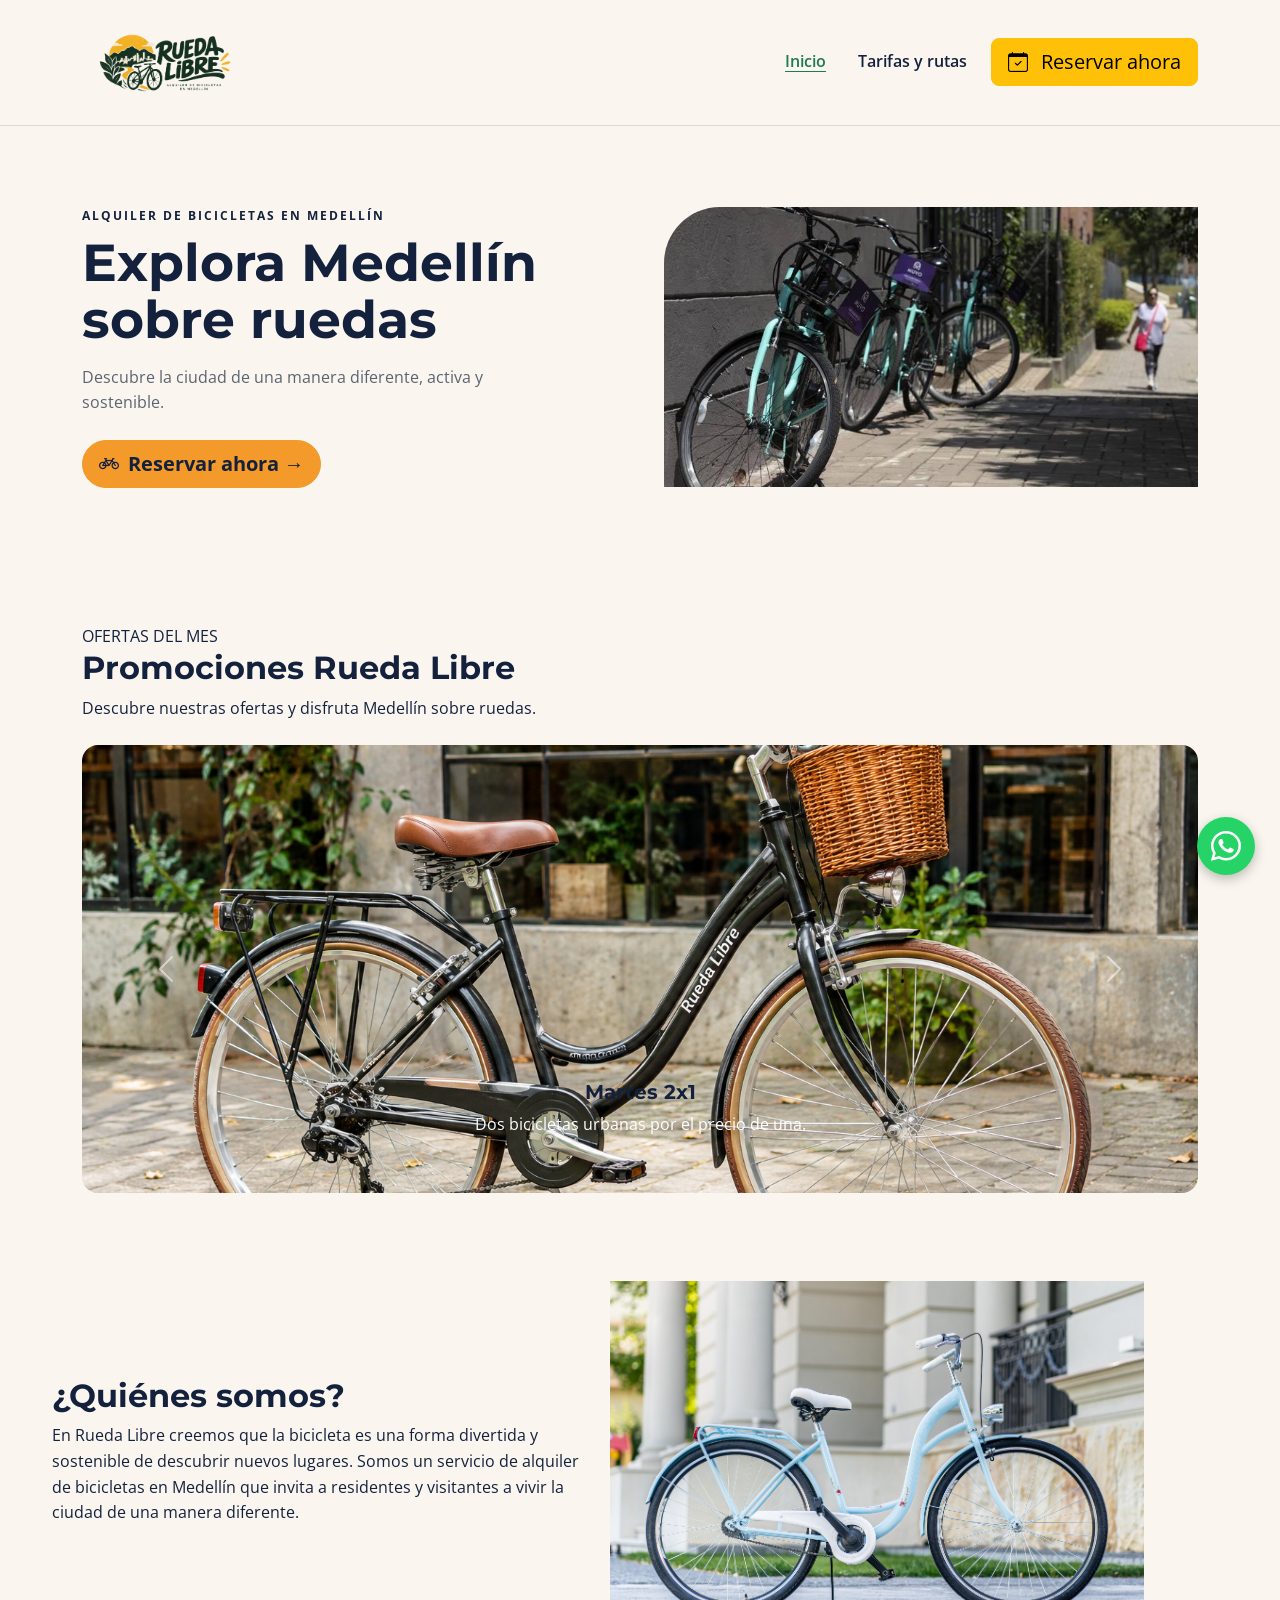
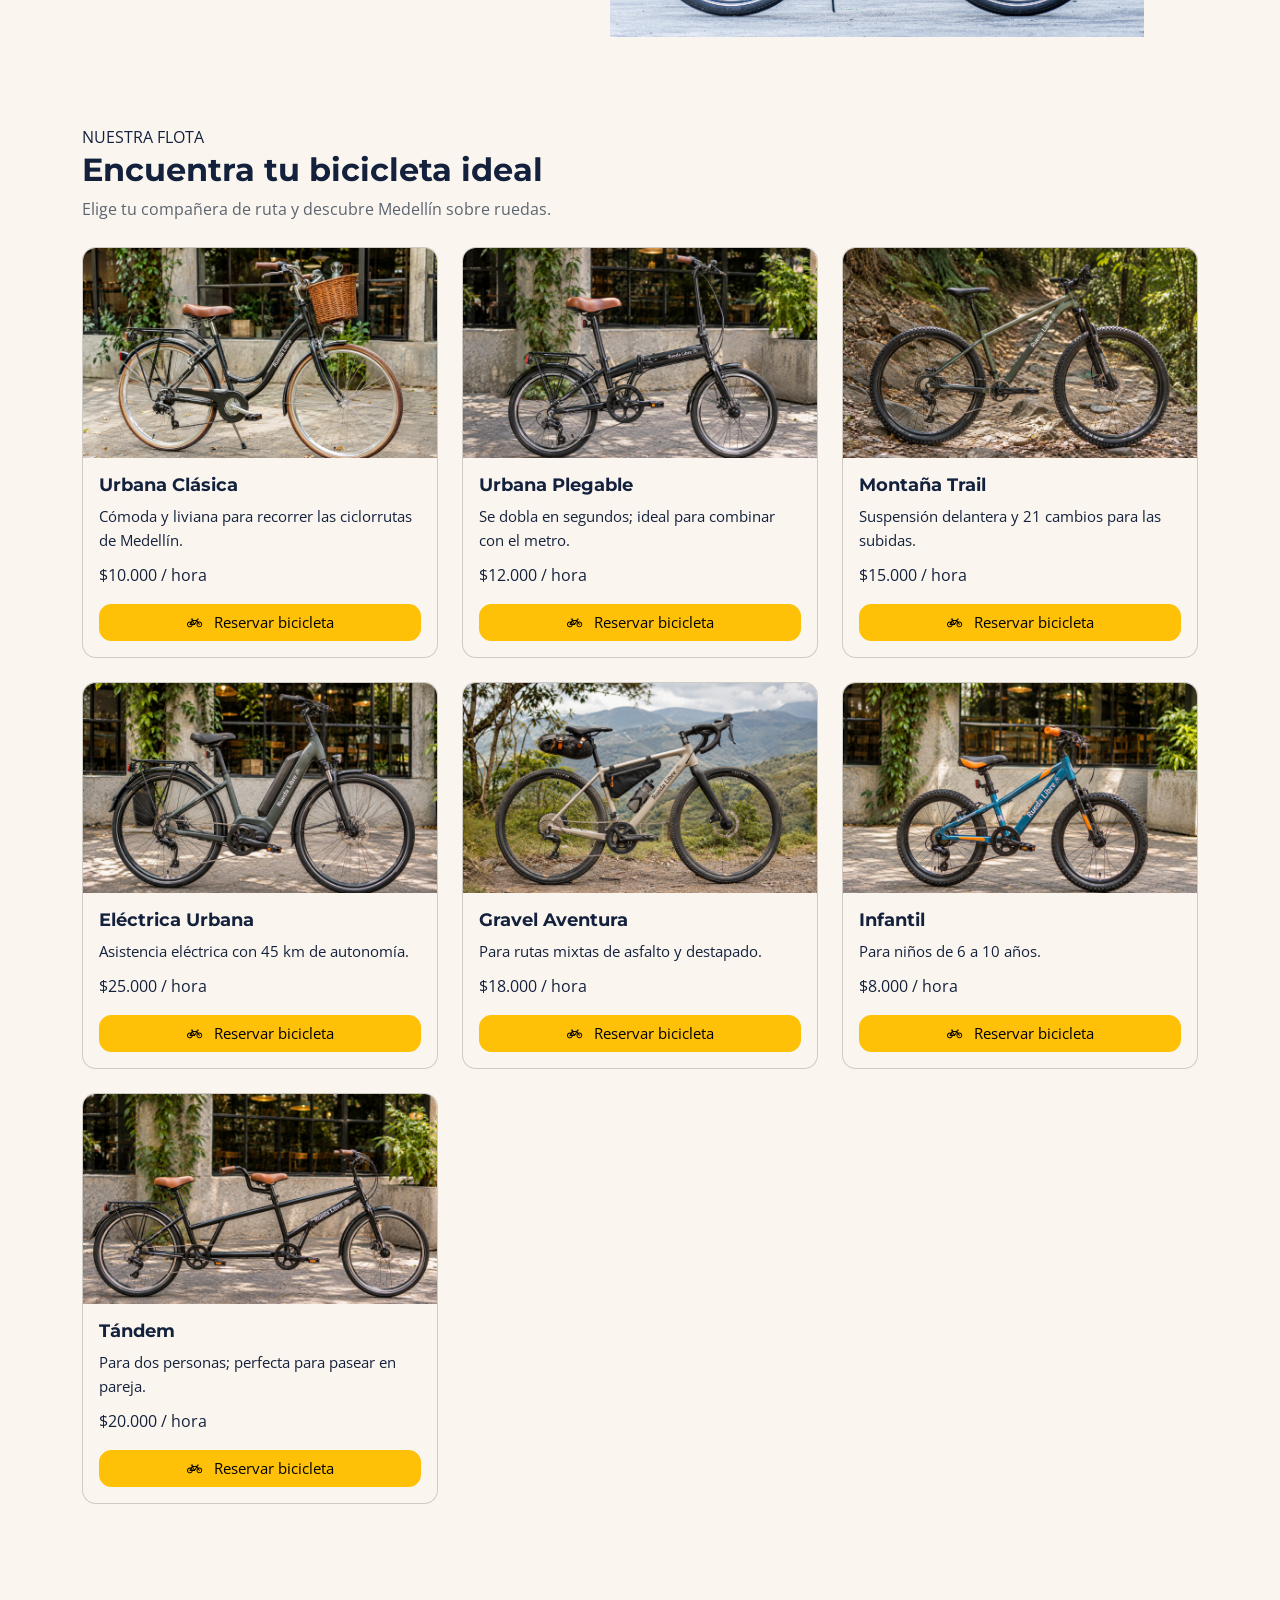
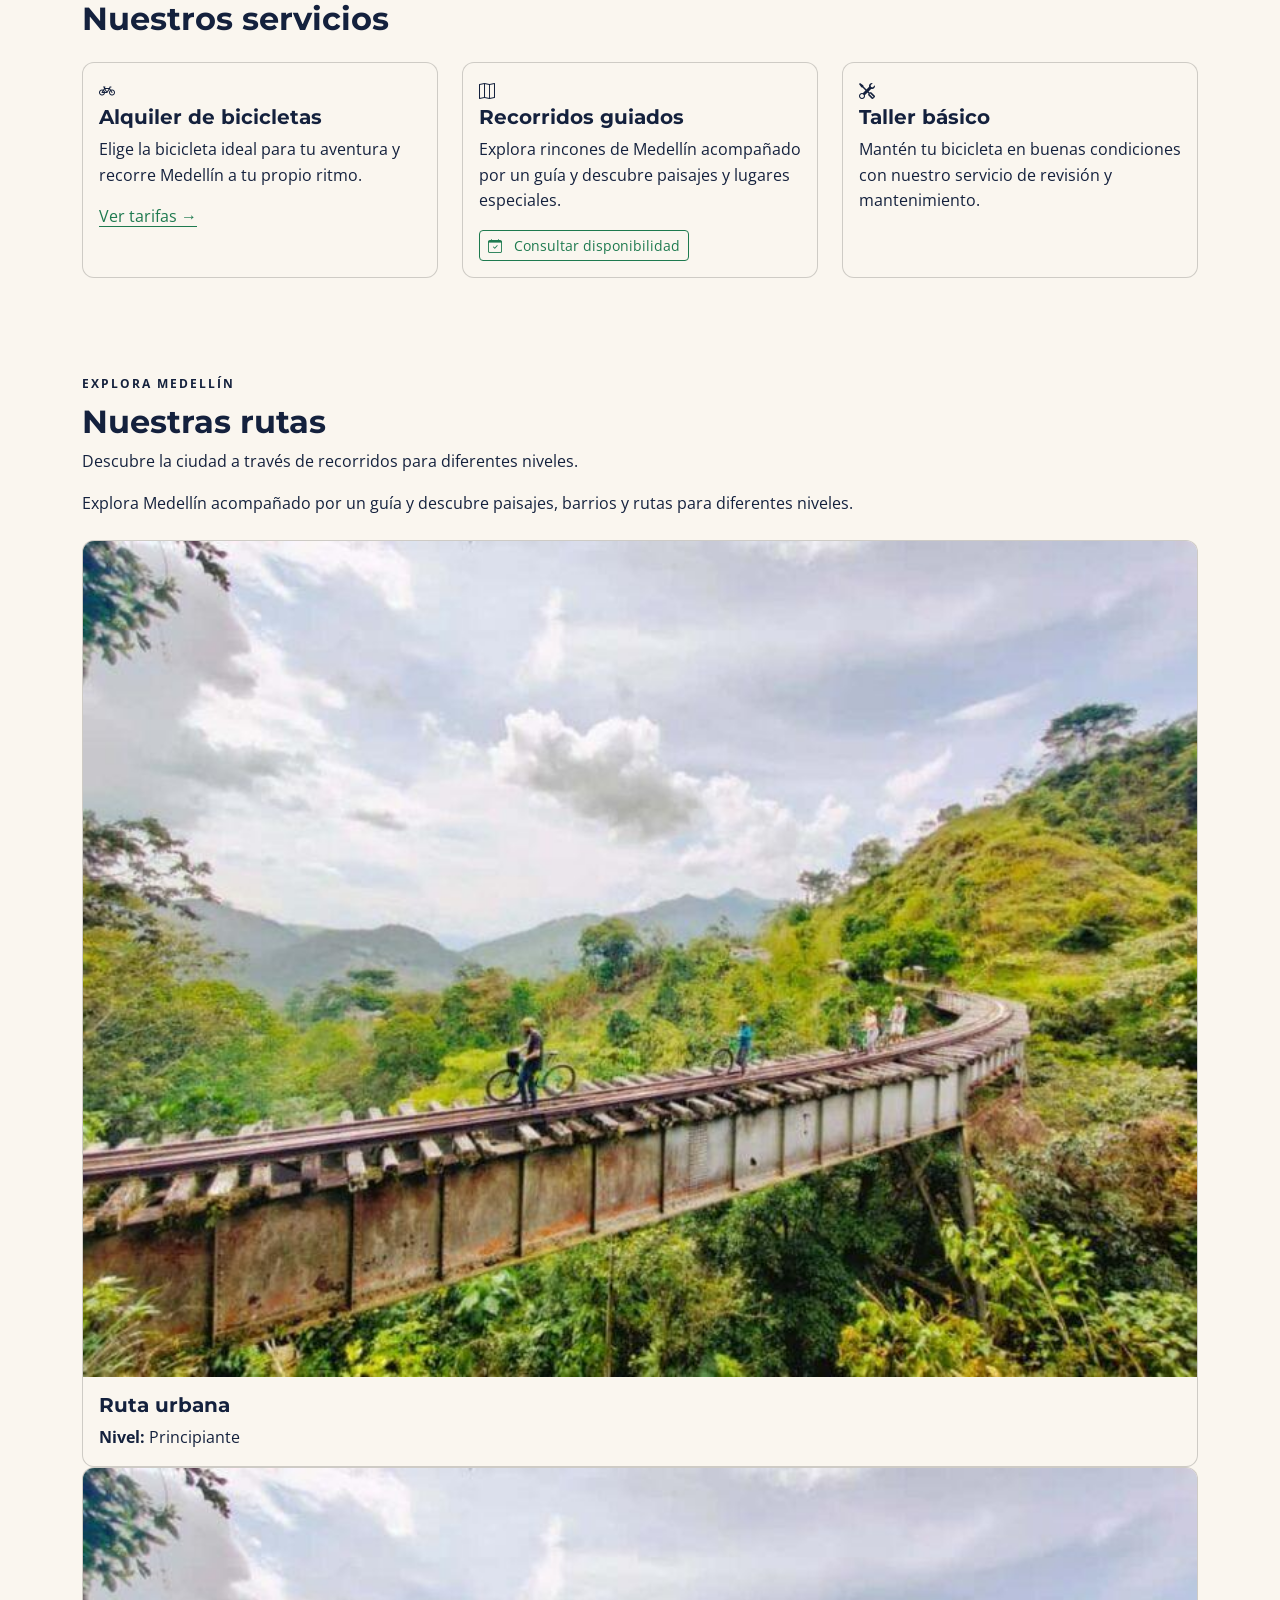
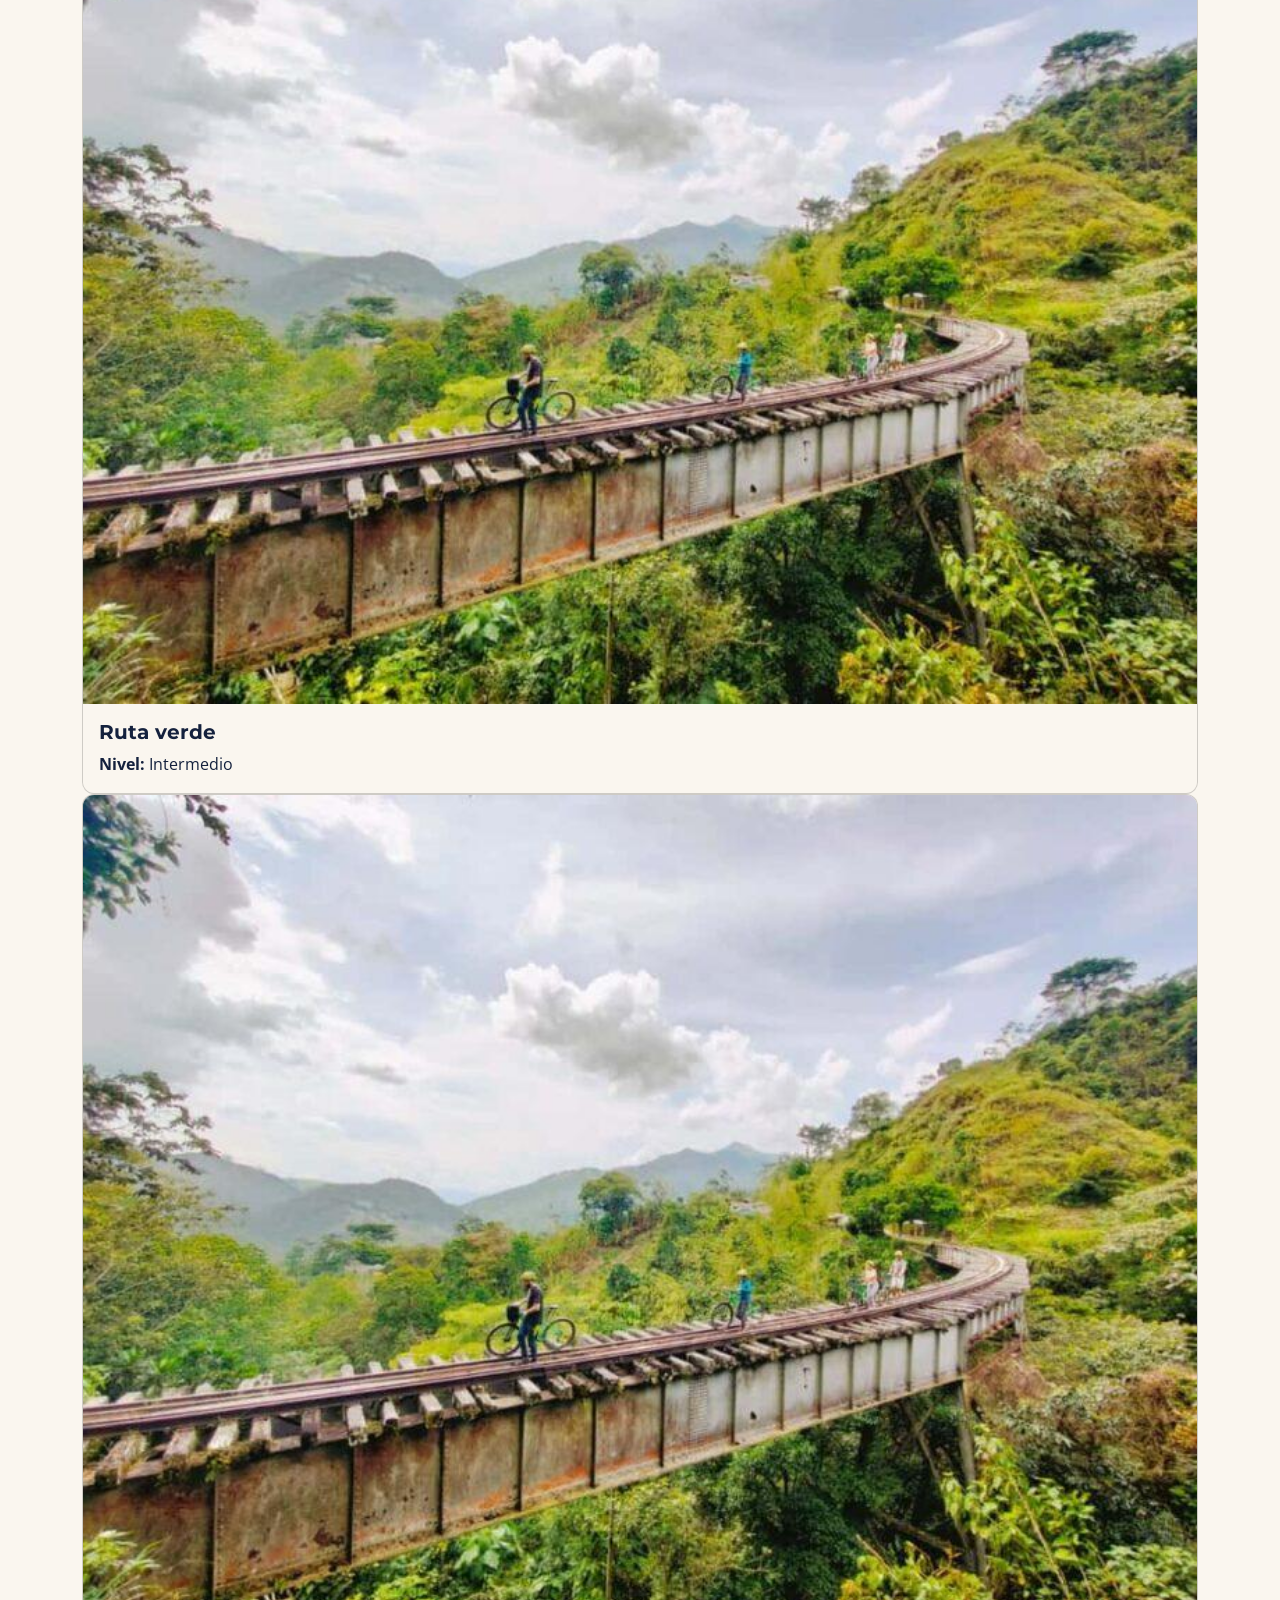
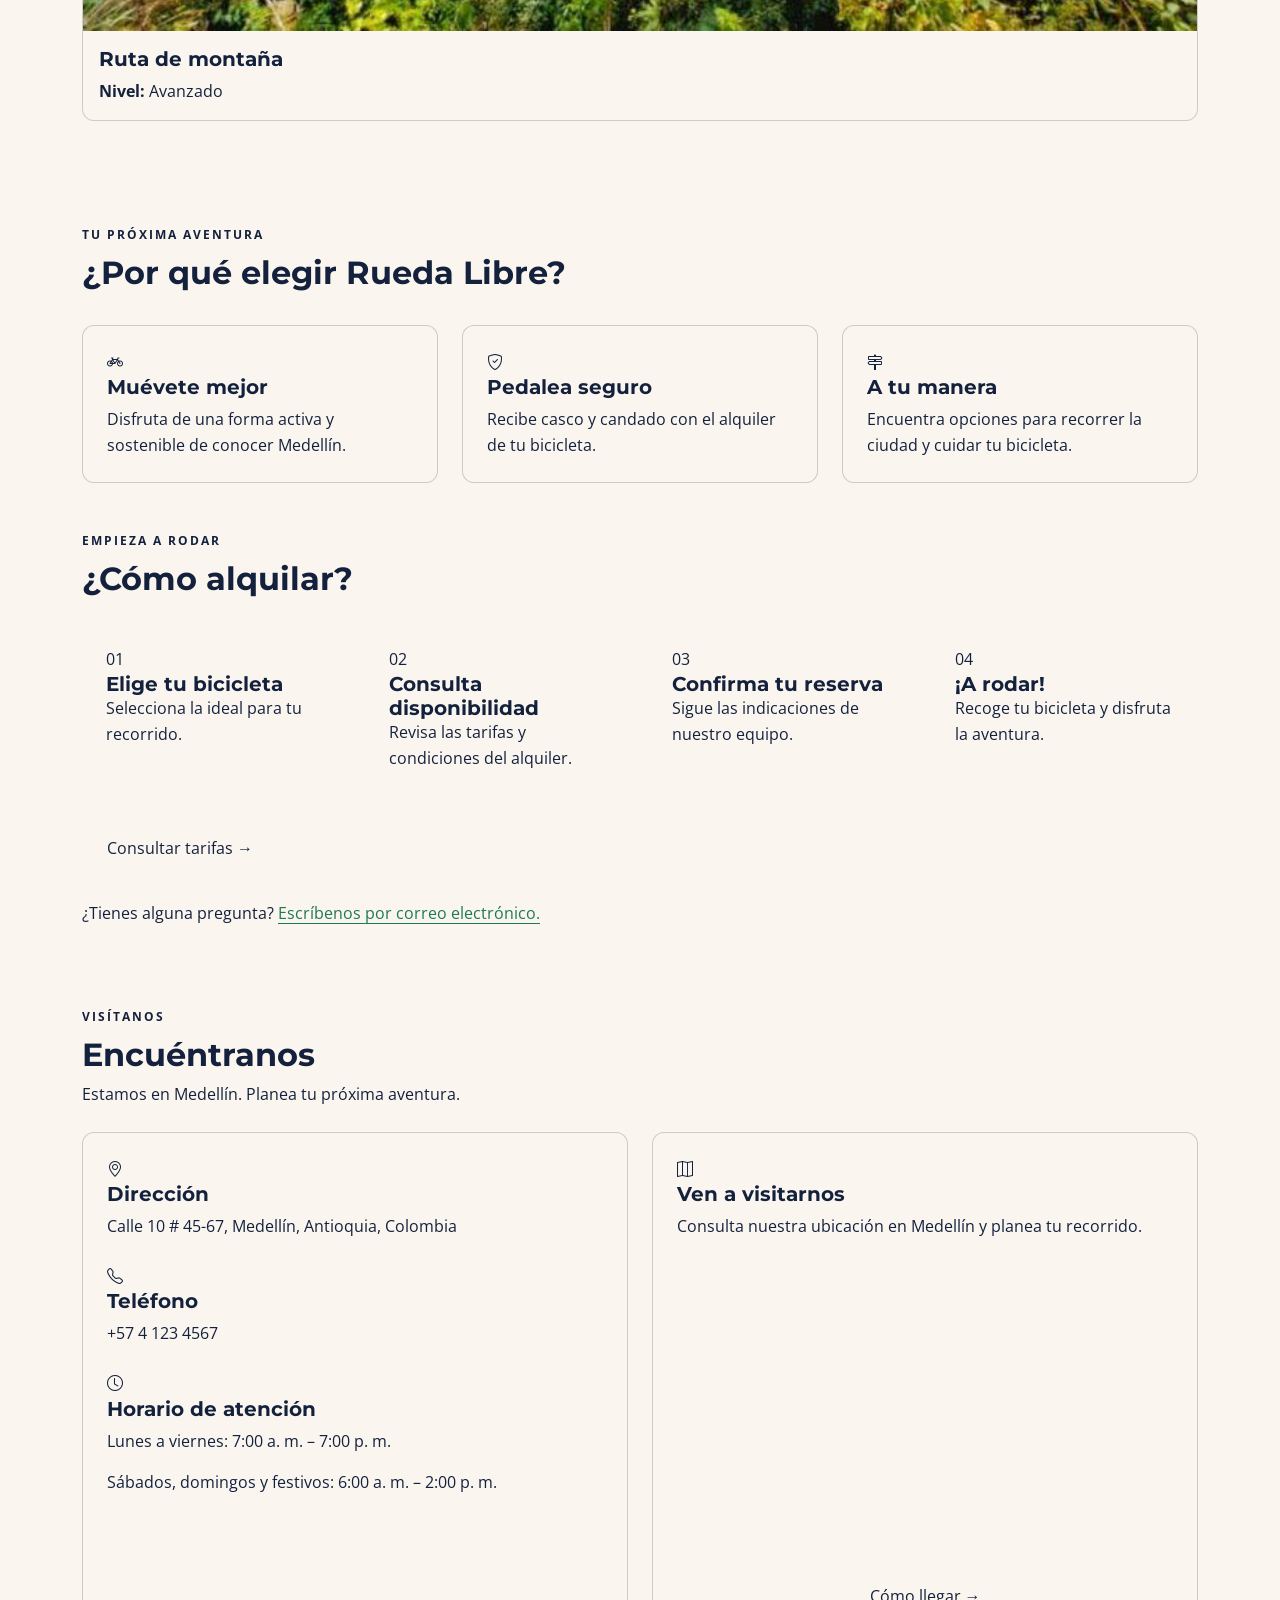
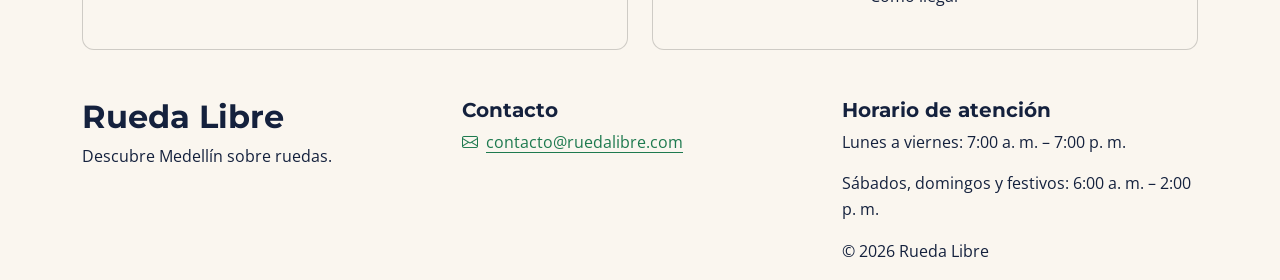
==== commit 28476c08: "alerta y modal" ====
--- a/index.html
+++ b/index.html
@@ -188,184 +188,153 @@
                 src="img/bicicleta.jpeg" width="600" />
         </section>
 
-        <!-- NUESTRA FLOTA -->
-        <section class="seccion-flota py-5" id="flota">
-            <div class="container">
-                <header class="encabezado-flota mb-4">
-                    <span class="etiqueta-seccion">
-                        NUESTRA FLOTA
-                    </span>
-                    <h2>
-                        Encuentra tu bicicleta ideal
-                    </h2>
-                    <p>
-                        Elige tu compa&ntilde;era de ruta y descubre Medell&iacute;n sobre ruedas.
-                    </p>
-                </header>
-
-                <div class="col">
-                    <article class="card h-100">
-
-                        <img src="img/clasica.png" class="card-img-top" alt="Bicicleta Urbana Clásica">
-
-                        <div class="card-body d-flex flex-column">
-
-                            <h3 class="card-title">Urbana Clásica</h3>
-
-                            <p class="card-text">
-                                Cómoda y liviana para recorrer las ciclorrutas de Medellín.
-                            </p>
-
-                            <p class="precio-bicicleta">
-                                $10.000 <span>/ hora</span>
-                            </p>
-
-                            <a class="btn btn-warning btn-lg" href="paginas/reservas.html">
-                                <i class="bi bi-bicycle me-2" aria-hidden="true"></i>
-                                Reservar bicicleta
-                            </a>
-
-                        </div>
-                    </article>
-                </div>
-
-                <div class="col">
-                    <article class="card h-100">
-
-                        <img src="img/plegable.png" class="card-img-top" alt="Bicicleta Urbana Plegable">
-                        <div class="card-body d-flex flex-column">
-
-                            <h3 class="card-title">Urbana Plegable</h3>
-
-                            <p class="card-text">
-                                Se dobla en segundos; ideal para combinar con el metro.
-                            </p>
-
-                            <p class="precio-bicicleta">
-                                $12.000 <span>/ hora</span>
-                            </p>
-
-                            <a class="btn btn-warning btn-lg" href="paginas/reservas.html">
-                                <i class="bi bi-bicycle me-2" aria-hidden="true"></i>
-                                Reservar bicicleta
-                            </a>
-
-                        </div>
-                    </article>
-                </div>
-
-                <div class="col">
-                    <article class="card h-100">
-
-                        <img src="img/trail.png" class="card-img-top" alt="Bicicleta Monta&ntilde;a Trail">
-                        <div class="card-body d-flex flex-column">
-
-
-                            <h3 class="card-title">Monta&ntilde;a Trail</h3>
-                            <p class="card-text">
-                                Suspensi&oacute;n delantera y 21 cambios para las subidas.
-                            </p>
-
-                            <p class="precio-bicicleta">
-                                $15.000 <span>/ hora</span>
-                            </p>
-
-                            <a class="btn btn-warning btn-lg" href="paginas/reservas.html">
-                                <i class="bi bi-bicycle me-2" aria-hidden="true"></i>
-                                Reservar bicicleta
-                            </a>
-                        </div>
-                    </article>
-                </div>
-
-                <div class="col">
-                    <article class="card h-100">
-
-                        <img src="img/electrica.png" class="card-img-top" alt="Bicicleta El&eacute;ctrica Urbana">
-                        <div class="card-body d-flex flex-column">
-
-                            <h3 class="card-title">El&eacute;ctrica Urbana</h3>
-                            <p class="card-text">
-                                Asistencia el&eacute;ctrica con 45 km de autonom&iacute;a.
-                            </p>
-
-                            <p class="precio-bicicleta">
-                                $25.000 <span>/ hora</span>
-                            </p>
-
-                            <a class="btn btn-warning btn-lg" href="paginas/reservas.html">
-                                <i class="bi bi-bicycle me-2" aria-hidden="true"></i>
-                                Reservar bicicleta
-                            </a>
-                        </div>
-                    </article>
-
-                    <div class="col">
-                        <article class="card h-100">
-
-                            <img src="img/gravel.png" class="card-img-top" alt="Bicicleta Gravel Aventura" />
-                            <div class="card-body d-flex flex-column">
-
-                                <h3 class="card-title"> Gravel Aventura </h3>
-                                <p class="card-text">
-                                    Para rutas mixtas de asfalto y destapado.
-                                </p>
-                                <p class="precio-bicicleta">
-                                    $18.000 <span>/ hora</span>
-                                </p>
-                                <a class="btn btn-warning btn-lg" href="paginas/reservas.html">
-                                    <i class="bi bi-bicycle me-2" aria-hidden="true"></i>
-                                    Reservar bicicleta
-                                </a>
-                            </div>
-                        </article>
-                    </div>
-
-                    <div class="col">
-                        <article class="card h-100">
-                            <img alt="Bicicleta Infantil" class="card-img-top" src="img/infantil.png" />
-                            <div class="card-body d-flex flex-column">
-                                <h3 class="card-title">
-                                    Infantil
-                                </h3>
-                                <p class="card-text">
-                                    Para ni&ntilde;os de 6 a 10 a&ntilde;os.
-                                </p>
-                                <p class="precio-bicicleta">
-                                    $8.000 <span>/ hora</span>
-                                </p>
-                                <a class="btn btn-warning btn-lg" href="paginas/reservas.html">
-                                    <i class="bi bi-bicycle me-2" aria-hidden="true"></i>
-                                    Reservar bicicleta
-                                </a>
-                            </div>
-                        </article>
-                    </div>
-
-                    <div class="col">
-                        <article class="card h-100">
-                            <img alt="Bicicleta T&aacute;ndem para dos personas" class="card-img-top"
-                                src="img/tandem.png" />
-                            <div class="card-body d-flex flex-column">
-                                <h3 class="card-title">
-                                    T&aacute;ndem
-                                </h3>
-                                <p class="card-text">
-                                    Para dos personas; perfecta para pasear en pareja.
-                                </p>
-                                <p class="precio-bicicleta">
-                                    $20.000 <span>/ hora</span>
-                                </p>
-                                <a class="btn btn-warning btn-lg" href="paginas/reservas.html">
-                                    <i class="bi bi-bicycle me-2" aria-hidden="true"></i>
-                                    Reservar bicicleta
-                                </a>
-                            </div>
-                        </article>
-                    </div>
-                </div>
-            </div>
-        </section>
+
+<!-- NUESTRA FLOTA -->
+<section class="seccion-flota py-5" id="flota">
+    <div class="container">
+
+        <header class="encabezado-flota mb-4">
+            <span class="etiqueta-seccion">NUESTRA FLOTA</span>
+
+            <h2>Encuentra tu bicicleta ideal</h2>
+
+            <p>
+                Elige tu compañera de ruta y descubre Medellín sobre ruedas.
+            </p>
+        </header>
+
+        <!-- UNA SOLA FILA PARA TODAS LAS BICICLETAS -->
+        <div class="row row-cols-1 row-cols-md-2 row-cols-lg-3 g-4">
+
+            <!-- BICICLETA 1 -->
+            <div class="col">
+                <article class="card tarjeta-bicicleta h-100">
+                    <img src="img/clasica.png" class="card-img-top" alt="Bicicleta Urbana Clásica">
+
+                    <div class="card-body d-flex flex-column">
+                        <h3 class="card-title">Urbana Clásica</h3>
+                        <p class="card-text">Cómoda y liviana para recorrer las ciclorrutas de Medellín.</p>
+                        <p class="precio-bicicleta">$10.000 <span>/ hora</span></p>
+
+                        <a class="btn btn-warning mt-auto" href="paginas/reservas.html">
+                            <i class="bi bi-bicycle me-2" aria-hidden="true"></i>
+                            Reservar bicicleta
+                        </a>
+                    </div>
+                </article>
+            </div>
+
+            <!-- BICICLETA 2 -->
+            <div class="col">
+                <article class="card tarjeta-bicicleta h-100">
+                    <img src="img/plegable.png" class="card-img-top" alt="Bicicleta Urbana Plegable">
+
+                    <div class="card-body d-flex flex-column">
+                        <h3 class="card-title">Urbana Plegable</h3>
+                        <p class="card-text">Se dobla en segundos; ideal para combinar con el metro.</p>
+                        <p class="precio-bicicleta">$12.000 <span>/ hora</span></p>
+
+                        <a class="btn btn-warning mt-auto" href="paginas/reservas.html">
+                            <i class="bi bi-bicycle me-2" aria-hidden="true"></i>
+                            Reservar bicicleta
+                        </a>
+                    </div>
+                </article>
+            </div>
+
+            <!-- BICICLETA 3 -->
+            <div class="col">
+                <article class="card tarjeta-bicicleta h-100">
+                    <img src="img/trail.png" class="card-img-top" alt="Bicicleta Montaña Trail">
+
+                    <div class="card-body d-flex flex-column">
+                        <h3 class="card-title">Montaña Trail</h3>
+                        <p class="card-text">Suspensión delantera y 21 cambios para las subidas.</p>
+                        <p class="precio-bicicleta">$15.000 <span>/ hora</span></p>
+
+                        <a class="btn btn-warning mt-auto" href="paginas/reservas.html">
+                            <i class="bi bi-bicycle me-2" aria-hidden="true"></i>
+                            Reservar bicicleta
+                        </a>
+                    </div>
+                </article>
+            </div>
+
+            <!-- BICICLETA 4 -->
+            <div class="col">
+                <article class="card tarjeta-bicicleta h-100">
+                    <img src="img/electrica.png" class="card-img-top" alt="Bicicleta Eléctrica Urbana">
+
+                    <div class="card-body d-flex flex-column">
+                        <h3 class="card-title">Eléctrica Urbana</h3>
+                        <p class="card-text">Asistencia eléctrica con 45 km de autonomía.</p>
+                        <p class="precio-bicicleta">$25.000 <span>/ hora</span></p>
+
+                        <a class="btn btn-warning mt-auto" href="paginas/reservas.html">
+                            <i class="bi bi-bicycle me-2" aria-hidden="true"></i>
+                            Reservar bicicleta
+                        </a>
+                    </div>
+                </article>
+            </div>
+
+            <!-- BICICLETA 5 -->
+            <div class="col">
+                <article class="card tarjeta-bicicleta h-100">
+                    <img src="img/gravel.png" class="card-img-top" alt="Bicicleta Gravel Aventura">
+
+                    <div class="card-body d-flex flex-column">
+                        <h3 class="card-title">Gravel Aventura</h3>
+                        <p class="card-text">Para rutas mixtas de asfalto y destapado.</p>
+                        <p class="precio-bicicleta">$18.000 <span>/ hora</span></p>
+
+                        <a class="btn btn-warning mt-auto" href="paginas/reservas.html">
+                            <i class="bi bi-bicycle me-2" aria-hidden="true"></i>
+                            Reservar bicicleta
+                        </a>
+                    </div>
+                </article>
+            </div>
+
+            <!-- BICICLETA 6 -->
+            <div class="col">
+                <article class="card tarjeta-bicicleta h-100">
+                    <img src="img/infantil.png" class="card-img-top" alt="Bicicleta Infantil">
+
+                    <div class="card-body d-flex flex-column">
+                        <h3 class="card-title">Infantil</h3>
+                        <p class="card-text">Para niños de 6 a 10 años.</p>
+                        <p class="precio-bicicleta">$8.000 <span>/ hora</span></p>
+
+                        <a class="btn btn-warning mt-auto" href="paginas/reservas.html">
+                            <i class="bi bi-bicycle me-2" aria-hidden="true"></i>
+                            Reservar bicicleta
+                        </a>
+                    </div>
+                </article>
+            </div>
+
+            <!-- BICICLETA 7 -->
+            <div class="col">
+                <article class="card tarjeta-bicicleta h-100">
+                    <img src="img/tandem.png" class="card-img-top" alt="Bicicleta Tándem para dos personas">
+
+                    <div class="card-body d-flex flex-column">
+                        <h3 class="card-title">Tándem</h3>
+                        <p class="card-text">Para dos personas; perfecta para pasear en pareja.</p>
+                        <p class="precio-bicicleta">$20.000 <span>/ hora</span></p>
+
+                        <a class="btn btn-warning mt-auto" href="paginas/reservas.html">
+                            <i class="bi bi-bicycle me-2" aria-hidden="true"></i>
+                            Reservar bicicleta
+                        </a>
+                    </div>
+                </article>
+            </div>
+
+        </div>
+    </div>
+</section>
 
         <!-- NUESTROS SERVICIOS -->
         <section class="servicios py-2" id="nuestros-servicios">
@@ -466,9 +435,7 @@
                 <div class="col">
                     <article class="card h-100">
 
-                        <img src="img/ruta.jpeg" 
-                        class="card-img-top img-fluid" 
-                        alt="Recorrido urbano en bicicleta" />
+                        <img src="img/ruta.jpeg" class="card-img-top img-fluid" alt="Recorrido urbano en bicicleta" />
                         <div class="card-body d-flex flex-column">
 
                             <h3 class="card-title">
@@ -658,6 +625,7 @@
                             </article>
                         </div>
                     </div>
+
                     <!-- BOTÓN DE TARIFAS -->
                     <div class="mt-4">
                         <a class="btn boton-tarifas rounded-pill px-4 py-3" href="paginas/tarifas.html">
@@ -690,6 +658,7 @@
                     </p>
                 </div>
                 <div class="row g-4 align-items-stretch">
+
                     <!-- DATOS DE CONTACTO -->
                     <div class="col-12 col-lg-6">
                         <article class="card tarjeta-ubicacion h-100">
@@ -730,6 +699,7 @@
                             </div>
                         </article>
                     </div>
+
                     <!-- MAPA Y UBICACIÓN -->
                     <div class="col-12 col-lg-6">
                         <article class="card tarjeta-mapa h-100">
@@ -748,7 +718,7 @@
                                 <div class="ratio ratio-16x9 mt-3 mb-3">
                                     <iframe allowfullscreen="" loading="lazy"
                                         referrerpolicy="no-referrer-when-downgrade"
-                                        src="https://www\.google.com/maps?q=Calle%2010%20%2345-67%2C%20Medell%C3%ADn%2C%20Antioquia%2C%20Colombia&amp;output=embed"
+                                        src="https://www.google.com/maps?q=Calle%2010%20%2345-67%2C%20Medell%C3%ADn%2C%20Antioquia%2C%20Colombia&amp;output=embed"
                                         title="Ubicaci&oacute;n de Rueda Libre en Medell&iacute;n">
                                     </iframe>
                                 </div>
@@ -787,15 +757,17 @@
         </div>
     </footer>
     <!-- Se incluye una sola vez y antes del cierre de body -->
-    <!-- Acceso fijo y accesible al canal de atención por WhatsApp -->
-    <a aria-label="Contactar a Rueda Libre por WhatsApp (se abre en una pesta&ntilde;a nueva)" class="whatsapp-flotante"
-        href="https://wa.me/573000000000" rel="noopener noreferrer" target="_blank">
-        <i aria-hidden="true" class="bi bi-whatsapp"></i>
-    </a>
-
+  
     <!-- Bootstrap JavaScript Bundle -->
     <script src="https://cdn.jsdelivr.net/npm/bootstrap@5.3.8/dist/js/bootstrap.bundle.min.js"></script>
-
+<a href="https://wa.me/57TU_NUMERO"
+   class="boton-whatsapp"
+   target="_blank"
+   rel="noopener noreferrer"
+   aria-label="Contactar por WhatsApp">
+
+    <i class="bi bi-whatsapp"></i>
+</a>
 </body>
 
 </html>
--- a/CSS/styles.css
+++ b/CSS/styles.css
@@ -1562,4 +1562,107 @@
         bottom: 1rem;
         padding: 1rem;
     }
+}
+/* TARJETAS DE BICICLETAS */
+.tarjeta-bicicleta {
+    height: 100%;
+    overflow: hidden;
+    border-radius: 14px;
+}
+
+.tarjeta-bicicleta .card-img-top {
+    width: 100%;
+    height: 210px;
+    object-fit: cover;
+}
+
+.tarjeta-bicicleta .card-body {
+    padding: 16px;
+}
+
+.tarjeta-bicicleta .card-title {
+    font-size: 1.15rem;
+    margin-bottom: 8px;
+}
+
+.tarjeta-bicicleta .card-text {
+    font-size: 0.95rem;
+    margin-bottom: 10px;
+}
+
+.tarjeta-bicicleta .btn {
+    width: 100%;
+}
+
+/* AJUSTES PARA CELULARES */
+@media (max-width: 576px) {
+    .tarjeta-bicicleta .card-img-top {
+        height: 180px;
+    }
+}
+
+.tarjeta-bicicleta {
+    border-radius: 14px;
+    overflow: hidden;
+}
+
+.tarjeta-bicicleta .card-img-top {
+    height: 210px;
+    object-fit: cover;
+}
+
+.tarjeta-bicicleta .card-body {
+    padding: 16px;
+}
+
+.tarjeta-bicicleta .card-title {
+    font-size: 1.15rem;
+}
+
+.tarjeta-bicicleta .card-text {
+    font-size: 0.95rem;
+}
+
+.tarjeta-bicicleta .btn {
+    font-size: 0.95rem;
+}
+
+@media (max-width: 576px) {
+    .tarjeta-bicicleta .card-img-top {
+        height: 190px;
+    }
+}
+/* BOTÓN FLOTANTE WHATSAPP */
+.boton-whatsapp {
+    position: fixed;
+    right: 25px;
+    bottom: 25px;
+    width: 58px;
+    height: 58px;
+    background-color: #25D366;
+    color: white;
+    border-radius: 50%;
+    display: flex;
+    align-items: center;
+    justify-content: center;
+    font-size: 30px;
+    text-decoration: none;
+    box-shadow: 0 4px 12px rgba(0, 0, 0, 0.25);
+    z-index: 1050;
+    transition: transform 0.2s ease;
+}
+
+.boton-whatsapp:hover {
+    color: white;
+    transform: scale(1.1);
+}
+
+@media (max-width: 576px) {
+    .boton-whatsapp {
+        right: 16px;
+        bottom: 16px;
+        width: 52px;
+        height: 52px;
+        font-size: 27px;
+    }
 }
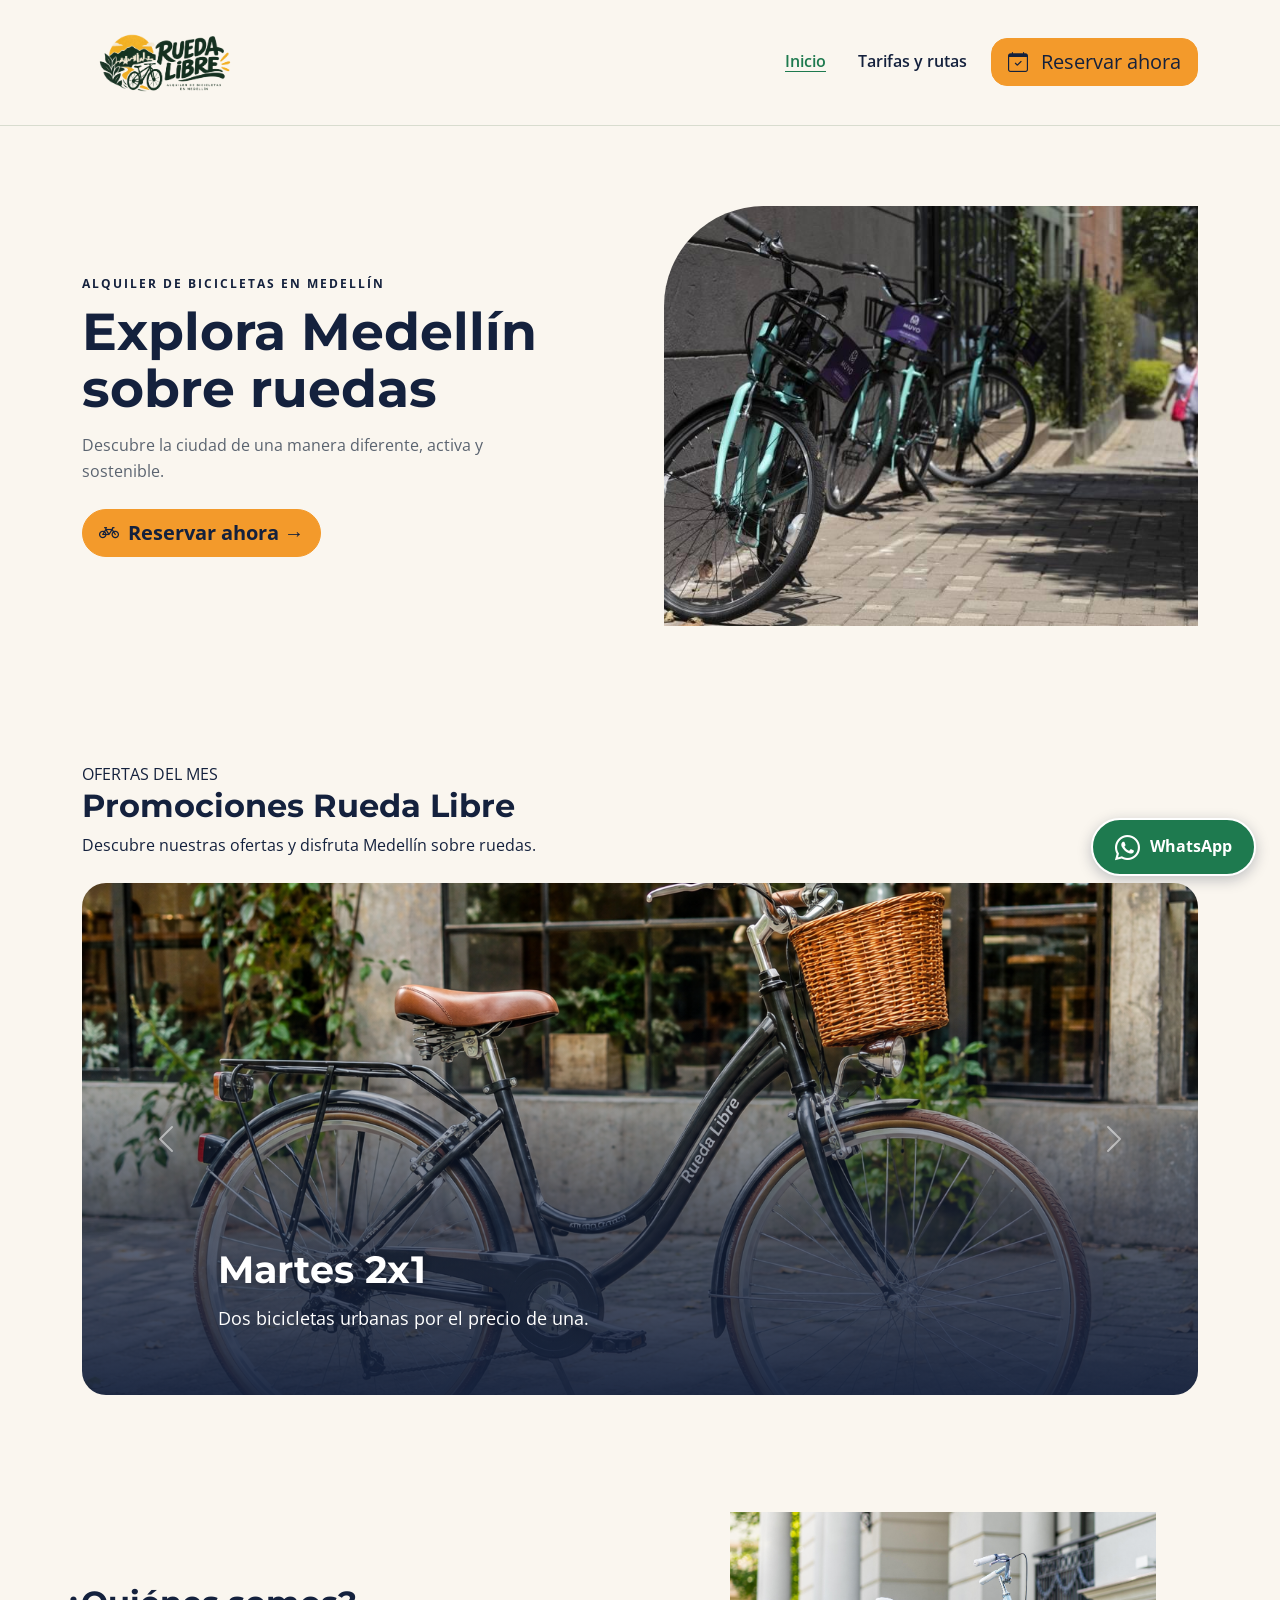
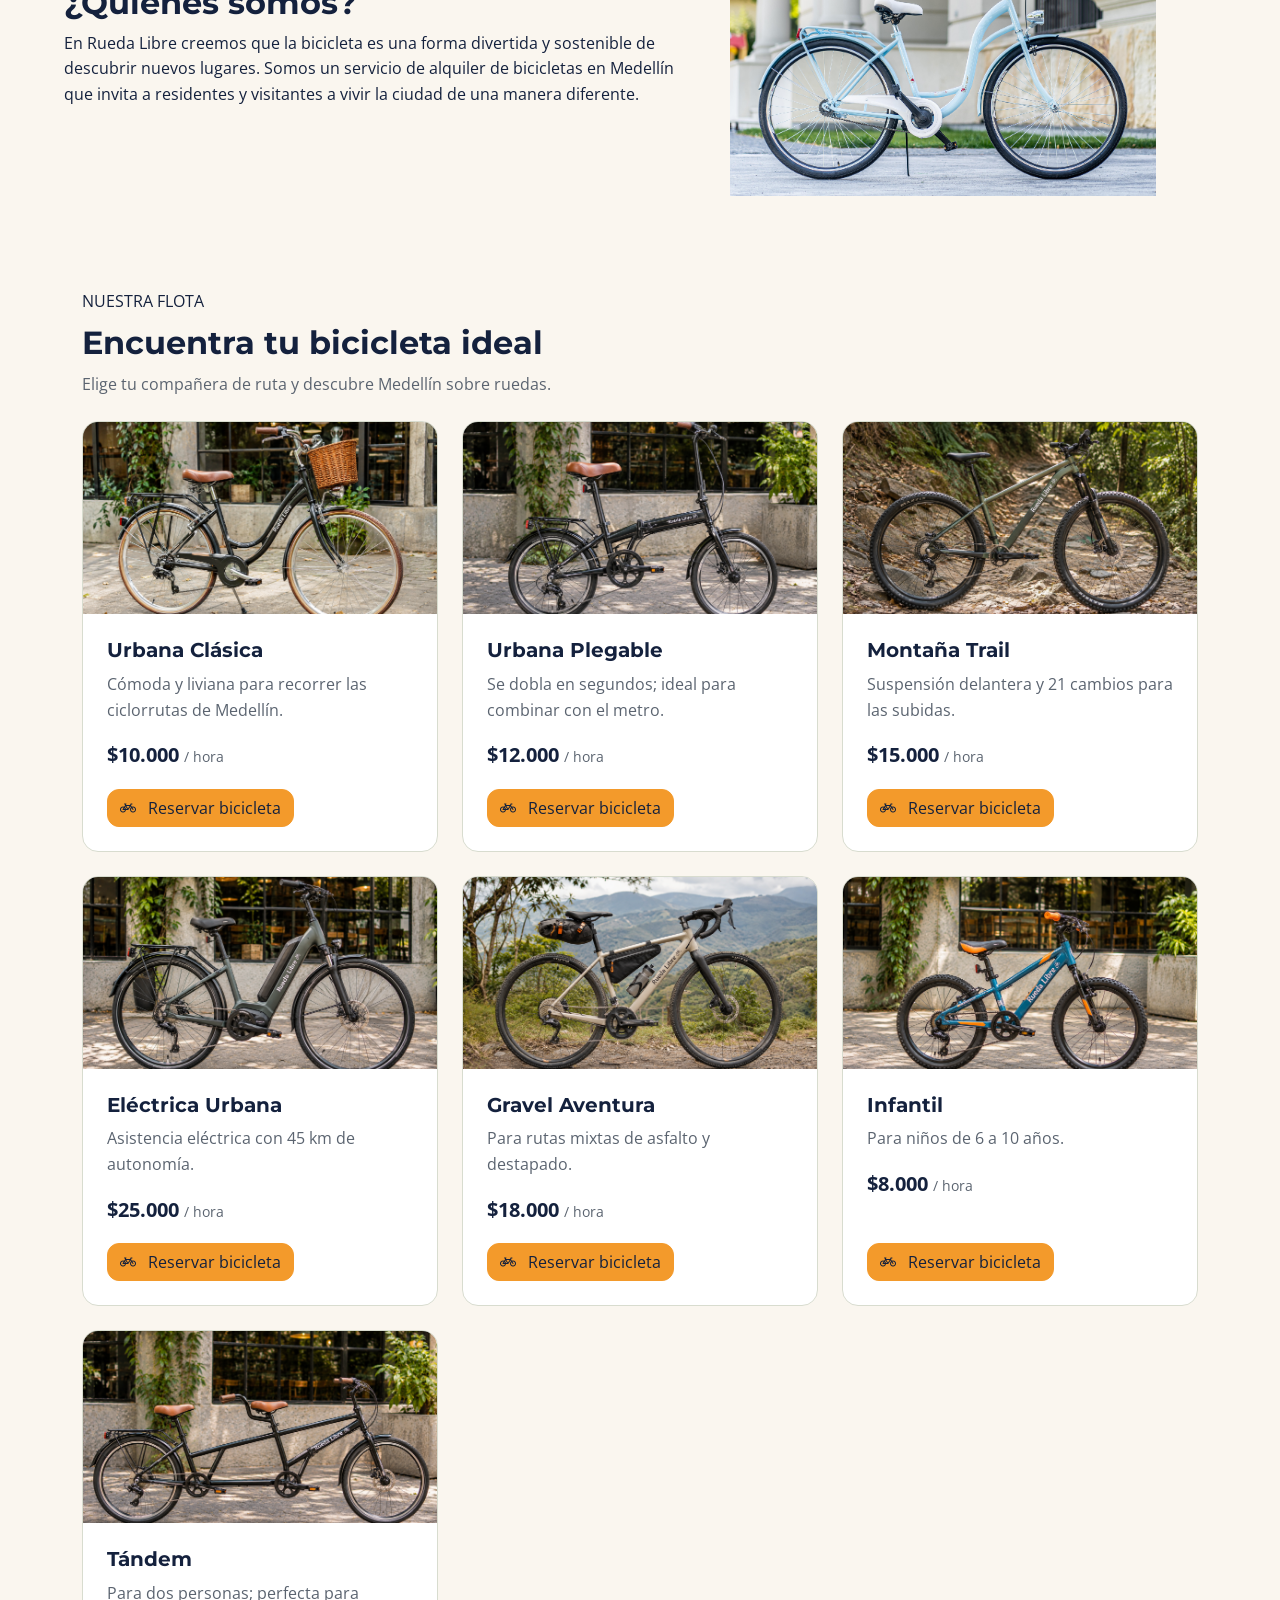
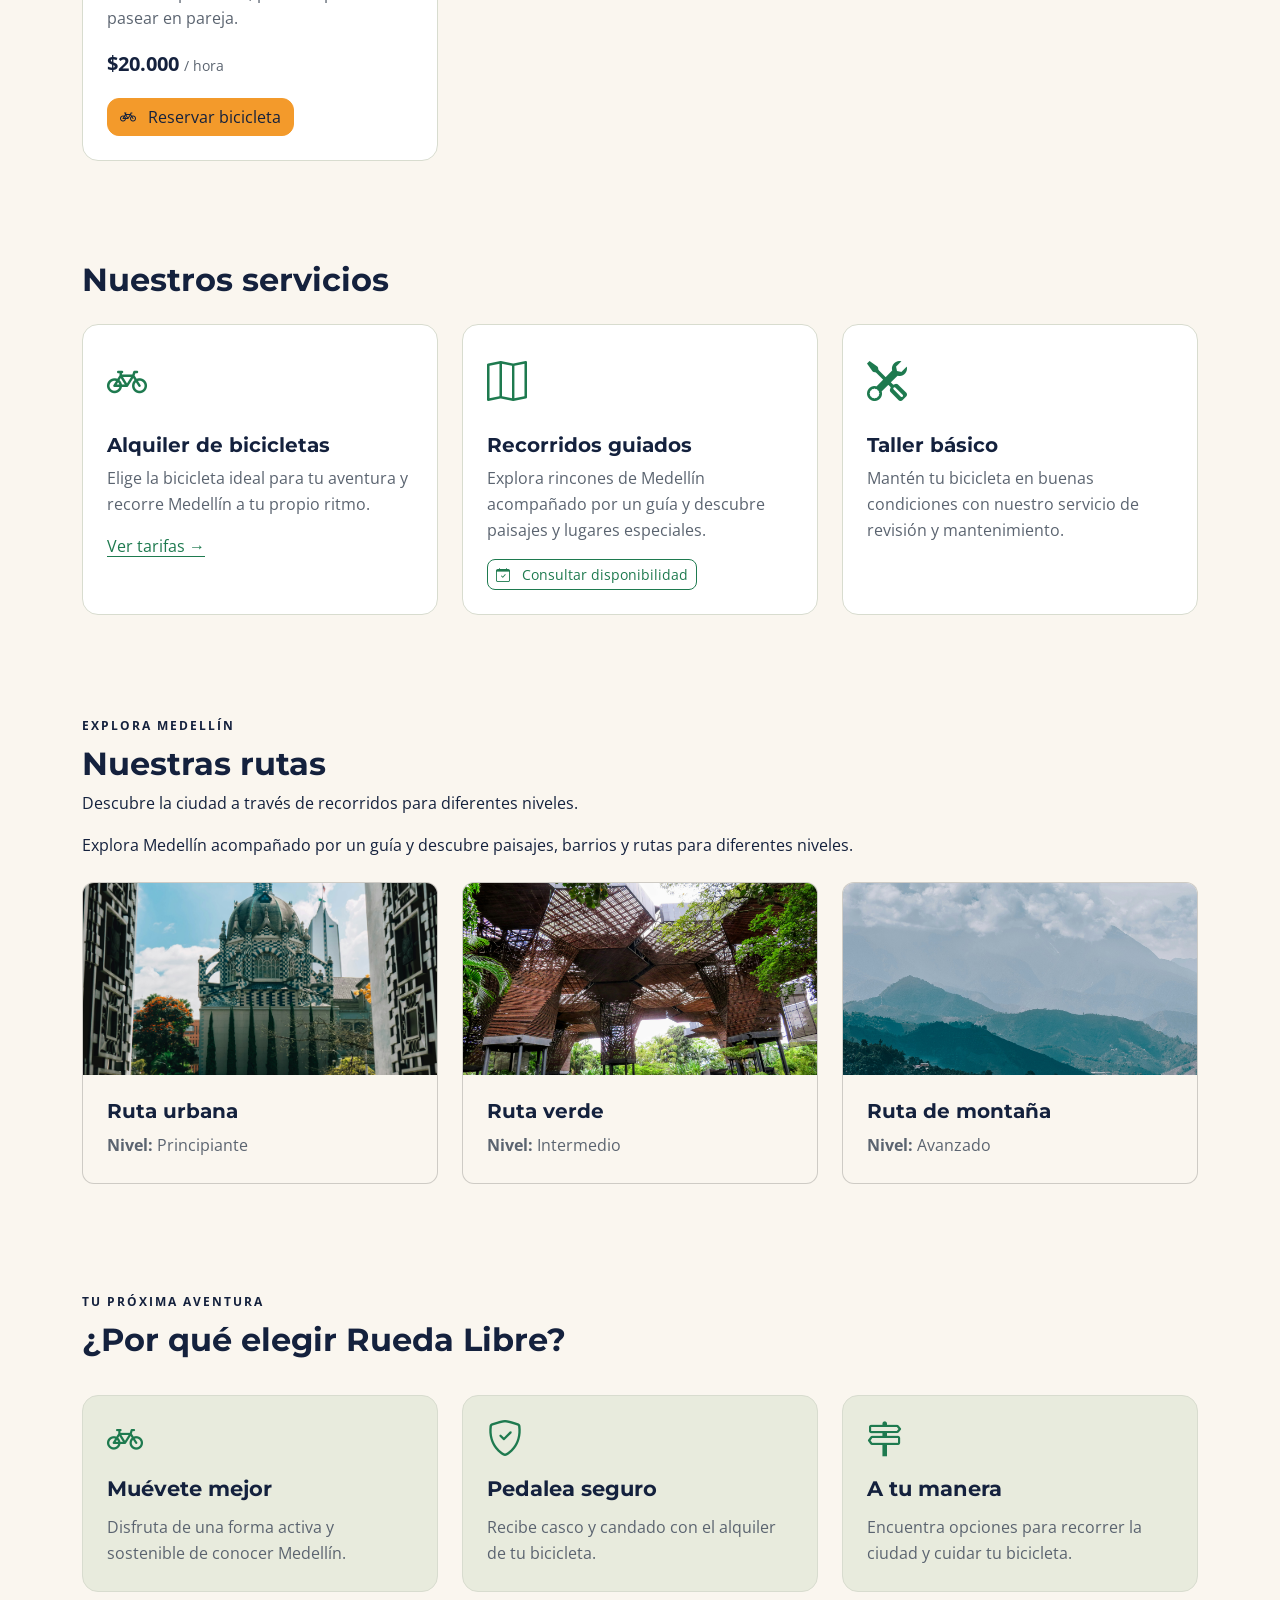
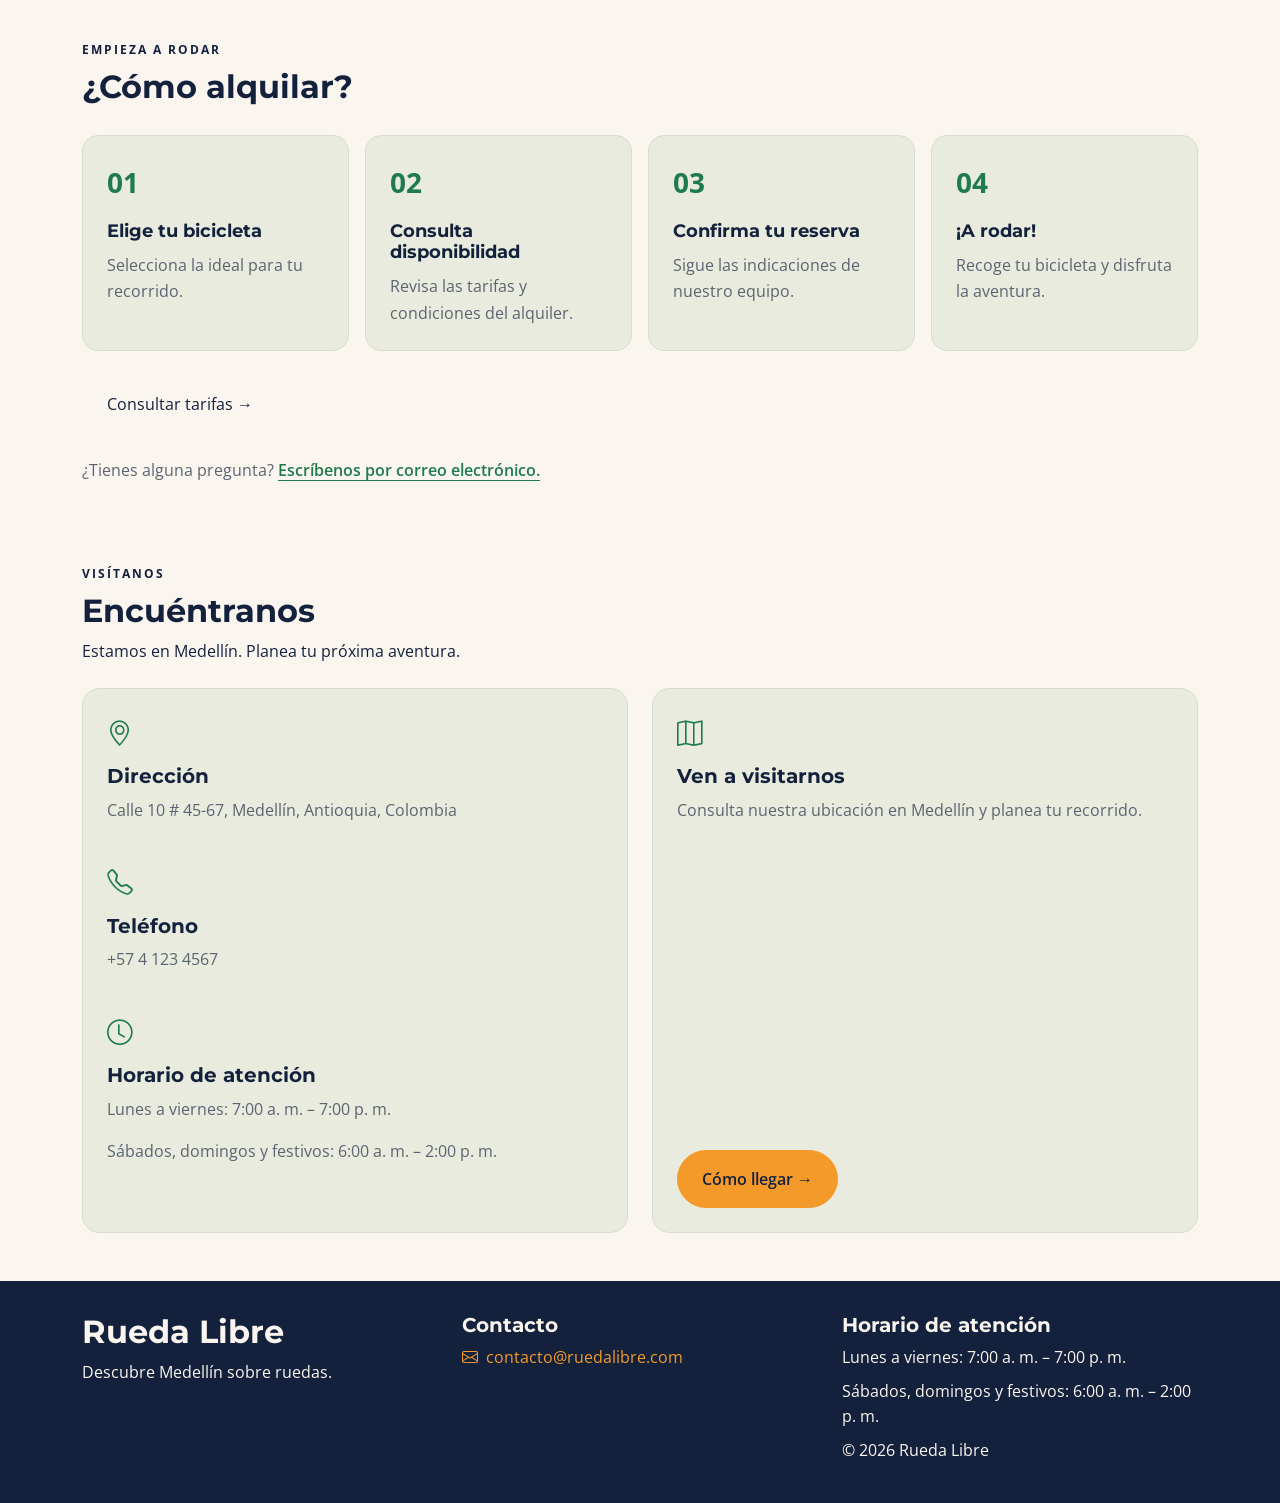
==== commit d95e47c1: "Rueda Libre V2.0" ====
--- a/index.html
+++ b/index.html
@@ -2,27 +2,31 @@
 <html lang="es">
 
 <head>
-    <meta charset="utf-8" />
-    <meta content="width=device-width, initial-scale=1.0" name="viewport" />
-    <meta
-        content="Alquila bicicletas en Medell&iacute;n con Rueda Libre. Disfruta recorridos guiados y servicios b&aacute;sicos de taller."
-        name="description" />
-    <title>
-        Rueda Libre | Alquiler de bicicletas en Medell&iacute;n
-    </title>
-    <!-- Bootstrap Icons: biblioteca de iconos -->
-    <link href="https://cdn.jsdelivr.net/npm/bootstrap-icons@1.11.3/font/bootstrap-icons.min.css" rel="stylesheet" />
+    <meta charset="utf-8">
+    <meta name="viewport" content="width=device-width, initial-scale=1.0">
+
+    <meta name="description"
+        content="Alquila bicicletas en Medellín con Rueda Libre. Disfruta recorridos guiados y servicios básicos de taller.">
+
+    <title>Rueda Libre | Alquiler de bicicletas en Medellín</title>
+
+    <!-- Conexión con Google Fonts -->
+    <link rel="preconnect" href="https://fonts.googleapis.com">
+    <link rel="preconnect" href="https://fonts.gstatic.com" crossorigin>
+
+    <!-- Tipografías de Rueda Libre -->
+    <link href="https://fonts.googleapis.com/css2?family=Montserrat:wght@700&family=Open+Sans:wght@400;600&display=swap"
+        rel="stylesheet">
+
     <!-- Bootstrap: estilos de la biblioteca -->
-    <!-- Conexión con Google Fonts -->
-    <link href="https://fonts.googleapis.com" rel="preconnect" />
-    <link crossorigin="" href="https://fonts.gstatic.com" rel="preconnect" />
-    <!-- Tipografías de Rueda Libre -->
-    <link
-        href="https://fonts.googleapis.com/css2?family=Montserrat:wght@700&amp;family=Open+Sans:wght@400;600&amp;display=swap"
-        rel="stylesheet" />
+    <link href="https://cdn.jsdelivr.net/npm/bootstrap@5.3.8/dist/css/bootstrap.min.css" rel="stylesheet">
+
+    <!-- Bootstrap Icons -->
+    <link href="https://cdn.jsdelivr.net/npm/bootstrap-icons@1.11.3/font/bootstrap-icons.min.css" rel="stylesheet">
+
     <!-- Hoja de estilos propia -->
-    <link href="https://cdn.jsdelivr.net/npm/bootstrap@5.3.8/dist/css/bootstrap.min.css" rel="stylesheet" />
-    <link href="CSS/styles.css" rel="stylesheet" />
+    <link href="CSS/styles.css" rel="stylesheet">
+
 </head>
 
 <body>
@@ -189,152 +193,152 @@
         </section>
 
 
-<!-- NUESTRA FLOTA -->
-<section class="seccion-flota py-5" id="flota">
-    <div class="container">
-
-        <header class="encabezado-flota mb-4">
-            <span class="etiqueta-seccion">NUESTRA FLOTA</span>
-
-            <h2>Encuentra tu bicicleta ideal</h2>
-
-            <p>
-                Elige tu compañera de ruta y descubre Medellín sobre ruedas.
-            </p>
-        </header>
-
-        <!-- UNA SOLA FILA PARA TODAS LAS BICICLETAS -->
-        <div class="row row-cols-1 row-cols-md-2 row-cols-lg-3 g-4">
-
-            <!-- BICICLETA 1 -->
-            <div class="col">
-                <article class="card tarjeta-bicicleta h-100">
-                    <img src="img/clasica.png" class="card-img-top" alt="Bicicleta Urbana Clásica">
-
-                    <div class="card-body d-flex flex-column">
-                        <h3 class="card-title">Urbana Clásica</h3>
-                        <p class="card-text">Cómoda y liviana para recorrer las ciclorrutas de Medellín.</p>
-                        <p class="precio-bicicleta">$10.000 <span>/ hora</span></p>
-
-                        <a class="btn btn-warning mt-auto" href="paginas/reservas.html">
-                            <i class="bi bi-bicycle me-2" aria-hidden="true"></i>
-                            Reservar bicicleta
-                        </a>
-                    </div>
-                </article>
-            </div>
-
-            <!-- BICICLETA 2 -->
-            <div class="col">
-                <article class="card tarjeta-bicicleta h-100">
-                    <img src="img/plegable.png" class="card-img-top" alt="Bicicleta Urbana Plegable">
-
-                    <div class="card-body d-flex flex-column">
-                        <h3 class="card-title">Urbana Plegable</h3>
-                        <p class="card-text">Se dobla en segundos; ideal para combinar con el metro.</p>
-                        <p class="precio-bicicleta">$12.000 <span>/ hora</span></p>
-
-                        <a class="btn btn-warning mt-auto" href="paginas/reservas.html">
-                            <i class="bi bi-bicycle me-2" aria-hidden="true"></i>
-                            Reservar bicicleta
-                        </a>
-                    </div>
-                </article>
-            </div>
-
-            <!-- BICICLETA 3 -->
-            <div class="col">
-                <article class="card tarjeta-bicicleta h-100">
-                    <img src="img/trail.png" class="card-img-top" alt="Bicicleta Montaña Trail">
-
-                    <div class="card-body d-flex flex-column">
-                        <h3 class="card-title">Montaña Trail</h3>
-                        <p class="card-text">Suspensión delantera y 21 cambios para las subidas.</p>
-                        <p class="precio-bicicleta">$15.000 <span>/ hora</span></p>
-
-                        <a class="btn btn-warning mt-auto" href="paginas/reservas.html">
-                            <i class="bi bi-bicycle me-2" aria-hidden="true"></i>
-                            Reservar bicicleta
-                        </a>
-                    </div>
-                </article>
-            </div>
-
-            <!-- BICICLETA 4 -->
-            <div class="col">
-                <article class="card tarjeta-bicicleta h-100">
-                    <img src="img/electrica.png" class="card-img-top" alt="Bicicleta Eléctrica Urbana">
-
-                    <div class="card-body d-flex flex-column">
-                        <h3 class="card-title">Eléctrica Urbana</h3>
-                        <p class="card-text">Asistencia eléctrica con 45 km de autonomía.</p>
-                        <p class="precio-bicicleta">$25.000 <span>/ hora</span></p>
-
-                        <a class="btn btn-warning mt-auto" href="paginas/reservas.html">
-                            <i class="bi bi-bicycle me-2" aria-hidden="true"></i>
-                            Reservar bicicleta
-                        </a>
-                    </div>
-                </article>
-            </div>
-
-            <!-- BICICLETA 5 -->
-            <div class="col">
-                <article class="card tarjeta-bicicleta h-100">
-                    <img src="img/gravel.png" class="card-img-top" alt="Bicicleta Gravel Aventura">
-
-                    <div class="card-body d-flex flex-column">
-                        <h3 class="card-title">Gravel Aventura</h3>
-                        <p class="card-text">Para rutas mixtas de asfalto y destapado.</p>
-                        <p class="precio-bicicleta">$18.000 <span>/ hora</span></p>
-
-                        <a class="btn btn-warning mt-auto" href="paginas/reservas.html">
-                            <i class="bi bi-bicycle me-2" aria-hidden="true"></i>
-                            Reservar bicicleta
-                        </a>
-                    </div>
-                </article>
-            </div>
-
-            <!-- BICICLETA 6 -->
-            <div class="col">
-                <article class="card tarjeta-bicicleta h-100">
-                    <img src="img/infantil.png" class="card-img-top" alt="Bicicleta Infantil">
-
-                    <div class="card-body d-flex flex-column">
-                        <h3 class="card-title">Infantil</h3>
-                        <p class="card-text">Para niños de 6 a 10 años.</p>
-                        <p class="precio-bicicleta">$8.000 <span>/ hora</span></p>
-
-                        <a class="btn btn-warning mt-auto" href="paginas/reservas.html">
-                            <i class="bi bi-bicycle me-2" aria-hidden="true"></i>
-                            Reservar bicicleta
-                        </a>
-                    </div>
-                </article>
-            </div>
-
-            <!-- BICICLETA 7 -->
-            <div class="col">
-                <article class="card tarjeta-bicicleta h-100">
-                    <img src="img/tandem.png" class="card-img-top" alt="Bicicleta Tándem para dos personas">
-
-                    <div class="card-body d-flex flex-column">
-                        <h3 class="card-title">Tándem</h3>
-                        <p class="card-text">Para dos personas; perfecta para pasear en pareja.</p>
-                        <p class="precio-bicicleta">$20.000 <span>/ hora</span></p>
-
-                        <a class="btn btn-warning mt-auto" href="paginas/reservas.html">
-                            <i class="bi bi-bicycle me-2" aria-hidden="true"></i>
-                            Reservar bicicleta
-                        </a>
-                    </div>
-                </article>
-            </div>
-
-        </div>
-    </div>
-</section>
+        <!-- NUESTRA FLOTA -->
+        <section class="seccion-flota py-5" id="flota">
+            <div class="container">
+
+                <header class="encabezado-flota mb-4">
+                    <span class="etiqueta-seccion">NUESTRA FLOTA</span>
+
+                    <h2>Encuentra tu bicicleta ideal</h2>
+
+                    <p>
+                        Elige tu compañera de ruta y descubre Medellín sobre ruedas.
+                    </p>
+                </header>
+
+                <!-- UNA SOLA FILA PARA TODAS LAS BICICLETAS -->
+                <div class="row row-cols-1 row-cols-md-2 row-cols-lg-3 g-4">
+
+                    <!-- BICICLETA 1 -->
+                    <div class="col">
+                        <article class="card tarjeta-bicicleta h-100">
+                            <img src="img/clasica.png" class="card-img-top" alt="Bicicleta Urbana Clásica">
+
+                            <div class="card-body d-flex flex-column">
+                                <h3 class="card-title">Urbana Clásica</h3>
+                                <p class="card-text">Cómoda y liviana para recorrer las ciclorrutas de Medellín.</p>
+                                <p class="precio-bicicleta">$10.000 <span>/ hora</span></p>
+
+                                <a class="btn btn-warning mt-auto" href="paginas/reservas.html">
+                                    <i class="bi bi-bicycle me-2" aria-hidden="true"></i>
+                                    Reservar bicicleta
+                                </a>
+                            </div>
+                        </article>
+                    </div>
+
+                    <!-- BICICLETA 2 -->
+                    <div class="col">
+                        <article class="card tarjeta-bicicleta h-100">
+                            <img src="img/plegable.png" class="card-img-top" alt="Bicicleta Urbana Plegable">
+
+                            <div class="card-body d-flex flex-column">
+                                <h3 class="card-title">Urbana Plegable</h3>
+                                <p class="card-text">Se dobla en segundos; ideal para combinar con el metro.</p>
+                                <p class="precio-bicicleta">$12.000 <span>/ hora</span></p>
+
+                                <a class="btn btn-warning mt-auto" href="paginas/reservas.html">
+                                    <i class="bi bi-bicycle me-2" aria-hidden="true"></i>
+                                    Reservar bicicleta
+                                </a>
+                            </div>
+                        </article>
+                    </div>
+
+                    <!-- BICICLETA 3 -->
+                    <div class="col">
+                        <article class="card tarjeta-bicicleta h-100">
+                            <img src="img/trail.png" class="card-img-top" alt="Bicicleta Montaña Trail">
+
+                            <div class="card-body d-flex flex-column">
+                                <h3 class="card-title">Montaña Trail</h3>
+                                <p class="card-text">Suspensión delantera y 21 cambios para las subidas.</p>
+                                <p class="precio-bicicleta">$15.000 <span>/ hora</span></p>
+
+                                <a class="btn btn-warning mt-auto" href="paginas/reservas.html">
+                                    <i class="bi bi-bicycle me-2" aria-hidden="true"></i>
+                                    Reservar bicicleta
+                                </a>
+                            </div>
+                        </article>
+                    </div>
+
+                    <!-- BICICLETA 4 -->
+                    <div class="col">
+                        <article class="card tarjeta-bicicleta h-100">
+                            <img src="img/electrica.png" class="card-img-top" alt="Bicicleta Eléctrica Urbana">
+
+                            <div class="card-body d-flex flex-column">
+                                <h3 class="card-title">Eléctrica Urbana</h3>
+                                <p class="card-text">Asistencia eléctrica con 45 km de autonomía.</p>
+                                <p class="precio-bicicleta">$25.000 <span>/ hora</span></p>
+
+                                <a class="btn btn-warning mt-auto" href="paginas/reservas.html">
+                                    <i class="bi bi-bicycle me-2" aria-hidden="true"></i>
+                                    Reservar bicicleta
+                                </a>
+                            </div>
+                        </article>
+                    </div>
+
+                    <!-- BICICLETA 5 -->
+                    <div class="col">
+                        <article class="card tarjeta-bicicleta h-100">
+                            <img src="img/gravel.png" class="card-img-top" alt="Bicicleta Gravel Aventura">
+
+                            <div class="card-body d-flex flex-column">
+                                <h3 class="card-title">Gravel Aventura</h3>
+                                <p class="card-text">Para rutas mixtas de asfalto y destapado.</p>
+                                <p class="precio-bicicleta">$18.000 <span>/ hora</span></p>
+
+                                <a class="btn btn-warning mt-auto" href="paginas/reservas.html">
+                                    <i class="bi bi-bicycle me-2" aria-hidden="true"></i>
+                                    Reservar bicicleta
+                                </a>
+                            </div>
+                        </article>
+                    </div>
+
+                    <!-- BICICLETA 6 -->
+                    <div class="col">
+                        <article class="card tarjeta-bicicleta h-100">
+                            <img src="img/infantil.png" class="card-img-top" alt="Bicicleta Infantil">
+
+                            <div class="card-body d-flex flex-column">
+                                <h3 class="card-title">Infantil</h3>
+                                <p class="card-text">Para niños de 6 a 10 años.</p>
+                                <p class="precio-bicicleta">$8.000 <span>/ hora</span></p>
+
+                                <a class="btn btn-warning mt-auto" href="paginas/reservas.html">
+                                    <i class="bi bi-bicycle me-2" aria-hidden="true"></i>
+                                    Reservar bicicleta
+                                </a>
+                            </div>
+                        </article>
+                    </div>
+
+                    <!-- BICICLETA 7 -->
+                    <div class="col">
+                        <article class="card tarjeta-bicicleta h-100">
+                            <img src="img/tandem.png" class="card-img-top" alt="Bicicleta Tándem para dos personas">
+
+                            <div class="card-body d-flex flex-column">
+                                <h3 class="card-title">Tándem</h3>
+                                <p class="card-text">Para dos personas; perfecta para pasear en pareja.</p>
+                                <p class="precio-bicicleta">$20.000 <span>/ hora</span></p>
+
+                                <a class="btn btn-warning mt-auto" href="paginas/reservas.html">
+                                    <i class="bi bi-bicycle me-2" aria-hidden="true"></i>
+                                    Reservar bicicleta
+                                </a>
+                            </div>
+                        </article>
+                    </div>
+
+                </div>
+            </div>
+        </section>
 
         <!-- NUESTROS SERVICIOS -->
         <section class="servicios py-2" id="nuestros-servicios">
@@ -432,66 +436,73 @@
                 </div>
 
                 <!-- grilla Bootstrap -->
-                <div class="col">
-                    <article class="card h-100">
-
-                        <img src="img/ruta.jpeg" class="card-img-top img-fluid" alt="Recorrido urbano en bicicleta" />
-                        <div class="card-body d-flex flex-column">
-
-                            <h3 class="card-title">
-                                Ruta urbana
-                            </h3>
-                            <p class="card-text">
-                                <strong>
-                                    Nivel:
-                                </strong>
-                                Principiante
-                            </p>
-                        </div>
-                    </article>
-                </div>
-
-                <div class="col">
-                    <article class="card h-100">
-                        <img alt="Recorrido por zonas verdes" class="card-img-top img-fluid" src="img/ruta.jpeg" />
-                        <div class="card-body d-flex flex-column">
-                            <h3 class="card-title">
-                                Ruta verde
-                            </h3>
-                            <p class="card-text">
-                                <strong>
-                                    Nivel:
-                                </strong>
-                                Intermedio
-                            </p>
-                        </div>
-                    </article>
-                </div>
-
-                <div class="col">
-                    <article class="card h-100">
-                        <img alt="Recorrido de monta&ntilde;a en bicicleta" class="card-img-top img-fluid"
-                            src="img/ruta.jpeg" />
-                        <div class="card-body d-flex flex-column">
-                            <h3 class="card-title">
-                                Ruta de monta&ntilde;a
-                            </h3>
-                            <p class="card-text">
-                                <strong>
-                                    Nivel:
-                                </strong>
-                                Avanzado
-                            </p>
-
-                        </div>
-                    </article>
+                <div class="row row-cols-1 row-cols-md-2 row-cols-lg-3 g-4">
+
+                    <div class="col">
+                        <article class="card h-100">
+
+                            <img src="img/urbano.jpg" class="card-img-top img-fluid"
+                                alt="Recorrido urbano en bicicleta" />
+                            <div class="card-body d-flex flex-column">
+
+                                <h3 class="card-title">
+                                    Ruta urbana
+                                </h3>
+                                <p class="card-text">
+                                    <strong>
+                                        Nivel:
+                                    </strong>
+                                    Principiante
+                                </p>
+                            </div>
+                        </article>
+                    </div>
+
+
+                    <div class="col">
+                        <article class="card h-100">
+                            <img src="img/monta.jpg" class="card-img-top img-fluid" alt="Recorrido por zonas verdes">
+
+                            <div class="card-body d-flex flex-column">
+                                <h3 class="card-title">
+                                    Ruta verde
+                                </h3>
+
+                                <p class="card-text">
+                                    <strong>Nivel:</strong> Intermedio
+                                </p>
+                            </div>
+                        </article>
+                    </div>
+
+
+                    <div class="col">
+                        <article class="card h-100">
+                            <img alt="Recorrido de monta&ntilde;a en bicicleta" class="card-img-top img-fluid"
+                                src="img/verde.jpg" />
+                            <div class="card-body d-flex flex-column">
+                                <h3 class="card-title">
+                                    Ruta de monta&ntilde;a
+                                </h3>
+                                <p class="card-text">
+                                    <strong>
+                                        Nivel:
+                                    </strong>
+                                    Avanzado
+                                </p>
+
+                            </div>
+                        </article>
+                    </div>
                 </div>
             </div>
             </div>
         </section>
+
         <!-- BENEFICIOS Y PROCESO DE ALQUILER -->
         <section class="beneficios-alquiler py-3">
             <div class="container">
+
                 <!-- BENEFICIOS -->
                 <div class="mb-5">
                     <p class="etiqueta">
@@ -632,6 +643,7 @@
                             Consultar tarifas &rarr;
                         </a>
                     </div>
+
                     <!-- CONTACTO -->
                     <p class="contacto-alquiler mt-4 mb-0">
                         &iquest;Tienes alguna pregunta?
@@ -757,17 +769,16 @@
         </div>
     </footer>
     <!-- Se incluye una sola vez y antes del cierre de body -->
-  
+
     <!-- Bootstrap JavaScript Bundle -->
     <script src="https://cdn.jsdelivr.net/npm/bootstrap@5.3.8/dist/js/bootstrap.bundle.min.js"></script>
-<a href="https://wa.me/57TU_NUMERO"
-   class="boton-whatsapp"
-   target="_blank"
-   rel="noopener noreferrer"
-   aria-label="Contactar por WhatsApp">
-
-    <i class="bi bi-whatsapp"></i>
-</a>
+    <a class="whatsapp-flotante" href="https://wa.me/573000000000" target="_blank" rel="noopener noreferrer"
+        aria-label="Contactar a Rueda Libre por WhatsApp">
+
+        <i class="bi bi-whatsapp" aria-hidden="true"></i>
+        <span>WhatsApp</span>
+
+    </a>
 </body>
 
 </html>
--- a/CSS/styles.css
+++ b/CSS/styles.css
@@ -1,1504 +1,479 @@
-/* ==================================================
-
-   RUEDA LIBRE | HOJA DE ESTILOS CONSOLIDADA
-
-   HTML + CSS. No requiere JavaScript.
-
-   ================================================== */
-
-/* 1. VARIABLES Y CONFIGURACIÓN GENERAL */
-
+
+/* Colores, tipografi­as y espacios que uso en todo el sitio */
 :root {
-
     --color-verde: #1E7A4F;
-
     --color-naranja: #F39A2B;
-
     --color-azul: #14213D;
-
     --color-crema: #FAF6EF;
-
     --color-gris: #5B6470;
-
     --color-blanco: #FFFFFF;
-
     --color-borde: #D8DCCF;
-
     --color-superficie: #E8EBDD;
 
     --fuente-titulos: 'Montserrat', sans-serif;
-
     --fuente-textos: 'Open Sans', sans-serif;
 
     --espacio-xs: 0.5rem;
-
     --espacio-sm: 1rem;
-
     --espacio-md: 1.5rem;
-
     --espacio-lg: 2rem;
-
     --espacio-xl: 3rem;
 
-/* Personalización de Bootstrap */
-
+    /* Colores y estilos base de Bootstrap */
     --bs-primary: #1E7A4F;
-
     --bs-primary-rgb: 30, 122, 79;
 
     --bs-link-color: #1E7A4F;
-
+    --bs-link-color-rgb: 30, 122, 79;
     --bs-link-hover-color: #14213D;
+    --bs-link-hover-color-rgb: 20, 33, 61;
 
     --bs-body-font-family: var(--fuente-textos);
-
     --bs-body-color: var(--color-azul);
-
     --bs-body-bg: var(--color-crema);
 
     --bs-border-radius: 12px;
-
+    --bs-border-radius-sm: 8px;
+    --bs-border-radius-lg: 16px;
+    --bs-border-radius-xl: 24px;
 }
 
 *,
-
 *::before,
-
 *::after {
-
     box-sizing: border-box;
-
 }
 
 html {
-
     scroll-behavior: smooth;
-
 }
 
 body {
-
     margin: 0;
-
-    color: var(--color-azul);
-
+    color: var(--color-azul);
     background-color: var(--color-crema);
-
     font-family: var(--fuente-textos);
-
     font-weight: 400;
-
     line-height: 1.6;
-
 }
 
 img {
-
     display: block;
-
     max-width: 100%;
-
     height: auto;
-
 }
 
 h1,
-
 h2,
-
 h3,
-
 h4,
-
 h5,
-
 h6 {
-
-    color: var(--color-azul);
-
+    color: var(--color-azul);
     font-family: var(--fuente-titulos);
-
-    font-weight: 700;
-
+    font-weight: 700;
     line-height: 1.2;
-
 }
 
 h1 { font-size: clamp(2rem, 4vw, 3.25rem); }
-
 h2 { font-size: clamp(1.55rem, 3vw, 2rem); }
-
 h3 { font-size: 1.25rem; }
 
 p { margin-top: 0; }
 
 a {
-
-    color: var(--color-verde);
-
+    color: var(--color-verde);
     text-underline-offset: 4px;
-
 }
 
 a:hover { color: var(--color-azul); }
 
 a:focus-visible,
-
 button:focus-visible,
-
 .btn:focus-visible,
-
 input:focus-visible,
-
 select:focus-visible,
-
 textarea:focus-visible {
-
     outline: 3px solid var(--color-azul);
-
     outline-offset: 3px;
-
 }
 
 .texto-secundario { color: var(--color-gris); }
 
-/* 2. CONTENEDORES */
-
+/* Clases propias para mantener la identidad de la marca */
+.portada-marca {
+    padding-block: clamp(2rem, 5vw, 4.5rem);
+    background-color: var(--color-crema);
+}
+
+.titulo-seccion {
+    margin-bottom: 1rem;
+    color: var(--color-azul);
+    font-family: var(--fuente-titulos);
+    font-weight: 700;
+}
+
+.acento-marca {
+    color: var(--color-verde);
+}
+
+/* Ancho y separación de las secciones principales */
 main {
-
     width: calc(100% - 2rem);
-
     max-width: 75rem;
-
     margin: 2rem auto;
-
 }
 
 main > section { margin-bottom: 2.5rem; }
 
-/* 10. CONTENIDO DE TARIFAS Y RESERVAS: la distribución usa Bootstrap. */
-
+/* Estilos compartidos por las páginas de tarifas y reservas */
+
+.contenido-tarifas,
+.contenido-reservas {
+    width: calc(100% - 2rem);
+    max-width: 75rem;
+    margin: 2rem auto;
+}
 
 .introduccion-tarifas,
-
 .introduccion-reservas,
-
 .encabezado-flota {
-
     max-width: 650px;
-
     margin-bottom: 1.75rem;
-
 }
 
 .introduccion-tarifas h1,
-
 .introduccion-reservas h1 {
-
     margin: 0.6rem 0;
-
     line-height: 1.15;
-
 }
 
 .introduccion-tarifas p,
-
 .introduccion-reservas p,
-
 .seccion-tarifas > p,
-
 .encabezado-flota > p:last-child {
-
     color: var(--color-gris);
-
 }
 
 .seccion-tarifas { margin-bottom: 2.5rem; }
-
 .seccion-tarifas h2 { margin-bottom: 0.5rem; }
 
-/* 3. ENCABEZADO Y NAVEGACIÓN*
-
-   El menú permanece visible en móvil y escritorio.
-
-   No utiliza navbar-toggler, collapse ni JavaScript. */
-
+/* Encabezado y menú de navegación */
 .encabezado,
-
-.navbar-rueda {
-
-    background-color: var(--color-crema);
-
-    border-bottom: 1px solid var(--color-borde);
-
-    padding: 1rem 0;
-
-}
-
-.encabezado .container,
-
-.encabezado nav {
-
-    max-width: 1400px;
-
-    margin: 0 auto;
-
-}
-
-.encabezado nav { padding: 0.5rem 4%; }
-
-.encabezado .logo img,
-
-.navbar-rueda .navbar-brand img {
-
-    width: 165px;
-
-    max-width: 100%;
-
-    height: auto;
-
-}
-
-.menu-principal .navbar-nav,
-
-#menu,
-
-.encabezado nav ul {
-
-    display: flex;
-
-    flex-direction: column;
-
-    align-items: flex-start;
-
-    gap: 0.5rem 1.5rem;
-
-    margin: 0;
-
-    padding: 0;
-
-    list-style: none;
-
-}
-
-.menu-principal .nav-link,
-
-.navbar-rueda .nav-link,
-
-.encabezado nav a,
-
-#menu a {
-
-    display: inline-block;
-
-    padding: 0.5rem;
-
-    color: var(--color-azul);
-
-    font-weight: 600;
-
-    text-decoration: none;
-
-    transition: color 0.2s ease, background-color 0.2s ease;
-
-}
-
-.menu-principal .nav-link:hover,
-
-.navbar-rueda .nav-link:hover,
-
-.encabezado nav a:hover,
-
-#menu a:hover,
-
-.menu-principal .nav-link[aria-current="page"],
-
-.navbar-rueda .nav-link.active,
-
-#menu a.activo,
-
-#menu a.active {
-
-    color: var(--color-verde);
-
-    text-decoration: underline;
-
-    text-underline-offset: 4px;
-
-}
-
-.boton-encabezado {
-
-    display: inline-flex;
-
-    align-items: center;
-
-    gap: 0.6rem;
-
-    white-space: nowrap;
-
-    text-decoration: none;
-
-}
-
-/* 4. BOTONES */
-
-.btn-primary {
-
-    --bs-btn-color: #FFFFFF;
-
-    --bs-btn-bg: var(--color-verde);
-
-    --bs-btn-border-color: var(--color-verde);
-
-    --bs-btn-hover-color: #FFFFFF;
-
-    --bs-btn-hover-bg: #17623F;
-
-    --bs-btn-hover-border-color: #17623F;
-
-    --bs-btn-active-color: #FFFFFF;
-
-    --bs-btn-active-bg: #124C31;
-
-    --bs-btn-active-border-color: #124C31;
-
-}
-
-.btn-naranja-pedal {
-
-    --bs-btn-color: var(--color-azul);
-
-    --bs-btn-bg: var(--color-naranja);
-
-    --bs-btn-border-color: var(--color-naranja);
-
-    --bs-btn-hover-color: var(--color-azul);
-
-    --bs-btn-hover-bg: #E58B25;
-
-    --bs-btn-hover-border-color: #E58B25;
-
-    --bs-btn-active-color: var(--color-azul);
-
-    --bs-btn-active-bg: #D77A18;
-
-    --bs-btn-active-border-color: #D77A18;
-
-}
-
-.btn-outline-success {
-
-    --bs-btn-color: var(--color-verde);
-
-    --bs-btn-border-color: var(--color-verde);
-
-    --bs-btn-hover-color: #FFFFFF;
-
-    --bs-btn-hover-bg: var(--color-verde);
-
-    --bs-btn-hover-border-color: var(--color-verde);
-
-}
-
-.boton-accion,
-
-#menu a.boton-accion {
-
-    color: var(--color-azul);
-
-    background-color: var(--color-naranja);
-
-    border: 1px solid var(--color-naranja);
-
-    border-radius: 0.5rem;
-
-    font-weight: 700;
-
-    text-decoration: none;
-
-    transition: color 0.2s ease, background-color 0.2s ease;
-
-}
-
-.boton-accion:hover,
-
-.boton-accion:focus-visible,
-
-#menu a.boton-accion:hover,
-
-#menu a.boton-accion:focus-visible {
-
-    color: var(--color-crema);
-
-    background-color: var(--color-verde);
-
-    border-color: var(--color-verde);
-
-}
-
-.btn-politicas {
-
-    display: inline-block;
-
-    margin-bottom: var(--espacio-md);
-
-    padding: 0.5rem 1rem;
-
-    color: var(--color-verde);
-
-    background-color: var(--color-blanco);
-
-    border: 1px solid var(--color-verde);
-
-    border-radius: 2rem;
-
-    font-size: 0.9rem;
-
-    text-decoration: none;
-
-}
-
-.btn-politicas:hover {
-
-    color: var(--color-verde);
-
-    background-color: var(--color-crema);
-
-}
-
-/* MINI RETO 18: las distribuciones de hero, flota, rutas, beneficios,
-   quiénes somos, reservas y footer utilizan el sistema de grillas Bootstrap.
-   El CSS propio conserva únicamente la identidad visual y los componentes específicos. */
-
-/* 5. PORTADA: distribución resuelta con container, row y col de Bootstrap. */
-
-.etiqueta {
-
-    margin-bottom: 0.6rem;
-
-    font-size: 0.75rem;
-
-    font-weight: 700;
-
-    letter-spacing: 2px;
-
-}
-
-.portada-texto h1 {
-
-    max-width: 500px;
-
-    margin: 0.6rem 0 1rem;
-
-    font-size: clamp(2.2rem, 5vw, 3.25rem);
-
-    line-height: 1.1;
-
-}
-
-.portada-texto > p:not(.etiqueta) {
-
-    max-width: 420px;
-
-    color: var(--color-gris);
-
-}
-
-.portada-texto .btn { margin-top: 0.5rem; }
-
-.portada-imagen { min-width: 0; }
-
-.portada-imagen img {
-
-    width: 100%;
-
-    height: 280px;
-
-    object-fit: cover;
-
-    border-radius: 3.5rem 0 0;
-
-}
-
-/* 6. PROMOCIONES: CARRUSEL HORIZONTAL SIN JAVASCRIPT */
-
-.seccion-promociones {
-
-    padding: var(--espacio-xl) 0;
-
-    background-color: var(--color-crema);
-
-
-
-/* 7. QUIÉNES SOMOS */
-
-.quienes-somos { margin: 2.8rem auto; }
-.quienes-somos img { border-radius: 10px; }
-
-
-/* 8. FLOTA, RUTAS Y TARJETAS */
-
-.flota,
-
-.seccion-flota,
-
-.servicios,
-
-.rutas-guiadas {
-
-    margin: 2.8rem 0;
-
-}
-
-.encabezado-flota h2 { margin: 0.6rem 0; }
-
-.servicios .card {
-
-    height: 100%;
-
-    min-width: 0;
-
-    overflow: hidden;
-
-    background-color: var(--color-blanco);
-
-    border: 1px solid var(--color-borde);
-
-    border-radius: 1rem;
-
-}
-
- .card-img-top,
-
- .card-img-top {
-
-    display: block;
-
-    width: 100%;
-
-    height: 12rem;
-
-    object-fit: cover;
-
-}
-
- .card-body,
-
- .card-body,
-
-.servicios .card-body {
-
-    display: flex;
-
-    flex-direction: column;
-
-    align-items: flex-start;
-
-    padding: var(--espacio-md);
-
-}
-
-.card-title,
-
-.card-title {
-
-    margin-bottom: 0.6rem;
-
-    color: var(--color-azul);
-
-}
-
-.card-text,
-
- .card-text {
-
-    color: var(--color-gris);
-
-}
-
-.reservar-bicicleta { margin-top: auto; }
-
-.precio-bicicleta {
-
-    margin: 0 0 1.1rem;
-
-    color: var(--color-azul);
-
-    font-size: 1.25rem;
-
-    font-weight: 700;
-
-}
-
-.precio-bicicleta span {
-
-    color: var(--color-gris);
-
-    font-size: 0.875rem;
-
-    font-weight: 400;
-
-}
-
-.servicios .row { row-gap: var(--espacio-lg); }
-
-.icono-servicio {
-
-    display: inline-block;
-
-    margin-bottom: 1.25rem;
-
-    color: var(--color-verde);
-
-    font-size: 2.5rem;
-
-}
-
-/* Insignia de novedad para la bicicleta eléctrica.*
-
-   Añade class="etiqueta-nuevo" dentro de la tarjeta. */
-
-.etiqueta-nuevo {
-
-    position: absolute;
-
-    top: 0.75rem;
-
-    left: 0.75rem;
-
-    z-index: 2;
-
-    padding: 0.35rem 0.75rem;
-
-    color: var(--color-azul);
-
-    background-color: var(--color-naranja);
-
-    border-radius: 2rem;
-
-    font-size: 0.75rem;
-
-    font-weight: 700;
-
-}
-
-/* 9. BENEFICIOS Y PROCESO DE ALQUILER */
-
-.beneficios-alquiler { color: var(--color-azul); }
-
-.beneficios-alquiler h2 {
-
-    margin-bottom: 0.75rem;
-
-    color: var(--color-azul);
-
-}
-
-.tarjeta-beneficio,
-
-.paso-alquiler {
-
-    height: 100%;
-
-    background-color: var(--color-superficie);
-
-    border: 1px solid var(--color-borde);
-
-    border-radius: 1rem;
-
-}
-
-.icono-beneficio {
-
-    display: inline-block;
-
-    margin-bottom: 1.25rem;
-
-    color: var(--color-verde);
-
-    font-size: 2.25rem;
-
-    line-height: 1;
-
-}
-
-.tarjeta-beneficio .card-title {
-
-    margin-bottom: 0.75rem;
-
-    color: var(--color-azul);
-
-    font-size: 1.3rem;
-
-}
-
-.tarjeta-beneficio .card-text,
-
-.paso-alquiler .card-text,
-
-.contacto-alquiler {
-
-    color: var(--color-gris);
-
-    line-height: 1.65;
-
-}
-
-.tarjeta-beneficio .card-text { margin-bottom: 0; }
-
-.paso-alquiler .card-title {
-
-    margin-bottom: 0.6rem;
-
-    font-size: 1.125rem;
-
-}
-
-.numero-paso {
-
-    display: inline-block;
-
-    margin-bottom: 1rem;
-
-    color: var(--color-verde);
-
-    font-size: 1.75rem;
-
-    font-weight: 700;
-
-}
-
-.contacto-alquiler a {
-
-    color: var(--color-verde);
-
-    font-weight: 600;
-
-}
-
-/* 10. TARIFAS Y TABLAS */
-
-.tabla-tarifas {
-
-    width: 100%;
-
-    max-width: 100%;
-
-    border: 1px solid var(--color-borde);
-
-    border-collapse: separate;
-
-    border-spacing: 0;
-
-    background-color: var(--color-blanco);
-
-}
-
-.tabla-tarifas caption {
-
-    padding: 0.5rem 0.25rem;
-
-    font-weight: 700;
-
-    text-align: left;
-
-}
-
-.tabla-tarifas th,
-
-.tabla-tarifas td {
-
-    padding: 0.75rem 0.6rem;
-
-    border: 1px solid var(--color-borde);
-
-    text-align: left;
-
-    font-size: 0.875rem;
-
-    line-height: 1.4;
-
-    overflow-wrap: anywhere;
-
-}
-
-.tabla-tarifas thead th,
-
-.tabla-tarifas tbody th {
-
-    color: var(--color-crema);
-
-    background-color: var(--color-azul);
-
-}
-
-.nota-tarifas {
-
-    margin-bottom: 1.25rem;
-
-    color: var(--color-gris);
-
-    font-size: 0.875rem;
-
-}
-
-.informacion-tarifas,
-
-.contacto-reservas {
-
-    margin-bottom: 1.8rem;
-
-    padding: 1.25rem;
-
-    background-color: var(--color-superficie);
-
-    border-radius: 0.75rem;
-
-}
-
-.informacion-tarifas li { margin-bottom: 0.5rem; }
-
-/* 11. RESERVAS Y FORMULARIOS */
-
-/* Bootstrap row/col controla la distribución del formulario y el panel lateral. */
-.layout-reservas > * { min-width: 0; margin-bottom: 0; }
-
-.seccion-formulario {
-
-    padding: 1.25rem;
-
-    background-color: var(--color-blanco);
-
-    border: 1px solid var(--color-borde);
-
-    border-radius: 0.75rem;
-
-}
-
-.seccion-formulario h2,
-
-.seccion-horarios h2,
-
-.contacto-reservas h2 {
-
-    font-size: 1.4rem;
-
-}
-
-fieldset {
-
-    min-width: 0;
-
-    margin: 0;
-
-    padding: 0;
-
-    border: 0;
-
-}
-
-legend {
-
-    margin-bottom: 1.1rem;
-
-    font-weight: 700;
-
-}
-
-.campo {
-
-    min-width: 0;
-
-    margin-bottom: 1.1rem;
-
-}
-
-.campo label,
-
-.seccion-formulario .form-label {
-
-    display: block;
-
-    margin-bottom: 0.45rem;
-
-    font-weight: 700;
-
-}
-
-.campo input,
-
-.campo select,
-
-.campo textarea,
-
-.seccion-formulario .form-control,
-
-.seccion-formulario .form-select {
-
-    display: block;
-
-    width: 100%;
-
-    max-width: 100%;
-
-    padding: 0.75rem;
-
-    color: var(--color-azul);
-
-    background-color: var(--color-crema);
-
-    border: 1px solid var(--color-borde);
-
-    border-radius: 0.4rem;
-
-    font: inherit;
-
-}
-
-.campo input:focus-visible,
-
-.campo select:focus-visible,
-
-.campo textarea:focus-visible,
-
-.seccion-formulario .form-control:focus-visible,
-
-.seccion-formulario .form-select:focus-visible {
-
-    outline: 3px solid var(--color-verde);
-
-    outline-offset: 2px;
-
-    border-color: var(--color-verde);
-
-    box-shadow: none;
-
-}
-
-/* Bootstrap row y col-md-6 organizan documento y celular. */
-.fila-campos { min-width: 0; }
-.fila-campos .campo { min-width: 0; }
-
-.seccion-horarios { margin: 1.8rem 0; }
-
-.seccion-formulario form button[type="submit"] {
-
-    padding: var(--espacio-sm) var(--espacio-lg);
-
-}
-
-.contacto-reservas a {
-
-    color: var(--color-verde);
-
-    font-weight: 700;
-
-    overflow-wrap: anywhere;
-
-}
-
-/* 12. UBICACIÓN Y CONTACTO */
-
-.ubicacion { color: var(--color-azul); }
-
-.tarjeta-ubicacion,
-
-.tarjeta-mapa {
-
-    height: 100%;
-
-    background-color: var(--color-superficie);
-
-    border: 1px solid var(--color-borde);
-
-    border-radius: 1.1rem;
-
-}
-
-.tarjeta-ubicacion h3,
-
-.tarjeta-mapa h3,
-
-.tarjeta-ubicacion .card-title {
-
-    margin-bottom: 0.6rem;
-
-    color: var(--color-azul);
-
-    font-size: 1.25rem;
-
-}
-
-.tarjeta-ubicacion p,
-
-.tarjeta-mapa p,
-
-.tarjeta-ubicacion .card-text {
-
-    color: var(--color-gris);
-
-    line-height: 1.6;
-
-}
-
-.icono-ubicacion {
-
-    display: inline-block;
-
-    margin-bottom: 0.6rem;
-
-    color: var(--color-verde);
-
-    font-size: 1.6rem;
-
-}
-
-.tarjeta-mapa iframe {
-
-    width: 100%;
-
-    height: 100%;
-
-    min-height: 250px;
-
-    border: 0;
-
-    border-radius: 0.75rem;
-
-}
-
-.tarjeta-mapa .ratio {
-
-    overflow: hidden;
-
-    border-radius: 0.75rem;
-
-}
-
-.boton-ubicacion {
-
-    color: var(--color-azul);
-
-    background-color: var(--color-naranja);
-
-    border: 1px solid var(--color-naranja);
-
-    font-weight: 600;
-
-}
-
-.boton-ubicacion:hover {
-
-    color: var(--color-azul);
-
-    background-color: #E58B25;
-
-    border-color: #E58B25;
-
-}
-
-.enlace-contacto {
-
-    color: var(--color-verde);
-
-    font-weight: 600;
-
-}
-
-/* 13. VENTANA DE POLÍTICAS: CSS CON :target */
-
-.modal-politicas {
-
-    position: fixed;
-
-    inset: 0;
-
-    z-index: 9999;
-
-    display: none;
-
-    width: 100%;
-
-    height: 100%;
-
-    padding: var(--espacio-lg);
-
-    overflow-y: auto;
-
-    background-color: rgba(20, 33, 61, 0.75);
-
-}
-
-.modal-politicas:target {
-
-    display: flex;
-
-    align-items: center;
-
-    justify-content: center;
-
-}
-
-.contenido-politicas {
-
-    position: relative;
-
-    width: 100%;
-
-    max-width: 40rem;
-
-    max-height: 85vh;
-
-    margin: auto;
-
-    padding: var(--espacio-xl);
-
-    overflow-y: auto;
-
-    color: var(--color-azul);
-
-    background-color: var(--color-crema);
-
-    border: 1px solid var(--color-borde);
-
-    border-radius: 1rem;
-
-}
-
-.contenido-politicas h2 {
-
-    margin-bottom: var(--espacio-lg);
-
-    color: var(--color-verde);
-
-}
-
-.contenido-politicas h3 {
-
-    margin-top: var(--espacio-md);
-
-    font-size: 1.1rem;
-
-}
-
-.cerrar-politicas {
-
-    position: absolute;
-
-    top: var(--espacio-sm);
-
-    right: var(--espacio-md);
-
-    color: var(--color-azul);
-
-    font-size: 2rem;
-
-    text-decoration: none;
-
-}
-
-.btn-cerrar-politicas {
-
-    display: inline-block;
-
-    margin-top: var(--espacio-lg);
-
-    padding: var(--espacio-sm) var(--espacio-lg);
-
-    color: var(--color-azul);
-
-    background-color: var(--color-naranja);
-
-    border-radius: 2rem;
-
-    font-weight: 700;
-
-    text-decoration: none;
-
-}
-
-/* 14. BOTÓN FLOTANTE DE WHATSAPP*
-
-   Usa class="whatsapp-flotante" en el enlace. */
-
-.whatsapp-flotante {
-
-    position: fixed;
-
-    right: 1.25rem;
-
-    bottom: 1.25rem;
-
-    z-index: 1000;
-
-    display: inline-flex;
-
-    align-items: center;
-
-    justify-content: center;
-
-    width: 3.5rem;
-
-    height: 3.5rem;
-
-    color: var(--color-blanco);
-
-    background-color: var(--color-verde);
-
-    border: 2px solid var(--color-crema);
-
-    border-radius: 50%;
-
-    box-shadow: 0 4px 12px rgba(20, 33, 61, 0.2);
-
-    text-decoration: none;
-
-}
-
-.whatsapp-flotante:hover {
-
-    color: var(--color-blanco);
-
-    background-color: var(--color-azul);
-
-}
-
-/* 15. FOOTER */
-
-.site-footer { padding: 2rem 0; color: var(--color-crema); background-color: var(--color-azul); text-align: left; }
-
-.site-footer h2,
-
-.site-footer h3 {
-
-    margin-top: 0;
-
-    color: var(--color-crema);
-
-}
-
-.site-footer p { margin: 0.5rem 0; }
-
-.site-footer a {
-
-    color: var(--color-naranja);
-
-    overflow-wrap: anywhere;
-
-    text-decoration: none;
-
-}
-
-.site-footer a:hover { text-decoration: underline; }
-
-/* 16. RESPONSIVE */
-
-@media (min-width: 576px) {
-
-    .tarjeta-promocion { flex-basis: 75%; }
-
-}
-
-@media (min-width: 768px) {
-
-    .portada-imagen img {
-        height: 350px;
-        border-radius: 5rem 0 0;
-    }
-
-    .seccion-formulario { padding: 1.5rem; }
-
-}
-
-@media (min-width: 992px) {
-
-    #menu,
-
-    .menu-principal .navbar-nav,
-
-    .encabezado nav ul {
-
-        flex-direction: row;
-
-        align-items: center;
-
-        gap: var(--espacio-md);
-
-    }
-
-    .tarjeta-promocion { flex-basis: 48%; }
-
-}
-
-@media (min-width: 1200px) {
-
-.portada-imagen img {
-
-        height: 420px;
-
-        border-radius: 6.25rem 0 0;
-
-    }
-
-    .seccion-formulario { padding: 1.9rem; }
-
-    .introduccion-tarifas h1,
-
-    .introduccion-reservas h1 { font-size: 2.875rem; }
-
-
-}
-
-@media (max-width: 480px) {
-
-    .tarjeta-promocion { flex-basis: 100%; }
-
-    .tarjeta-promocion img { height: 13rem; }
-
-    .contenido-politicas { padding: var(--espacio-lg); }
-
-    .whatsapp-flotante {
-
-        right: 1rem;
-
-        bottom: 1rem;
-
-    }
-
-}
-
-
-/* AJUSTE VISUAL: navegación horizontal y acceso compacto a WhatsApp */
-.encabezado .encabezado-contenido {
-    display: flex;
-    flex-direction: row;
-    align-items: center;
-    justify-content: space-between;
-    gap: 1.5rem;
-}
-
-.encabezado nav {
-    padding: 0;
-    margin: 0;
-}
-
-.encabezado nav ul,
-#menu {
-    flex-direction: row;
-    align-items: center;
-    justify-content: flex-end;
-    gap: clamp(0.5rem, 2vw, 1.75rem);
-}
-
-.whatsapp-flotante {
-    width: 3.5rem;
-    height: 3.5rem;
-    font-size: 1.8rem;
-    line-height: 1;
-}
-
-.whatsapp-flotante i {
-    display: block;
-}
-
-/* Oculta cualquier etiqueta visible: el botón flotante muestra solo el ícono. */
-.whatsapp-flotante span {
-    display: none;
-}
-
-@media (max-width: 767.98px) {
-    .encabezado .encabezado-contenido {
-        flex-wrap: wrap;
-        justify-content: center;
-        gap: 0.75rem 1rem;
-    }
-
-    .encabezado .navbar-brand img {
-        width: 125px;
-    }
-
-    .encabezado nav ul,
-    #menu {
-        flex-wrap: wrap;
-        justify-content: center;
-        gap: 0.35rem 0.75rem;
-    }
-
-    #menu a {
-        padding: 0.4rem;
-        font-size: 0.95rem;
-    }
-
-    #menu a.boton-accion {
-        padding: 0.55rem 0.8rem;
-    }
-}
-
-/* NAVBAR RUEDA LIBRE */
 .navbar-rueda {
     background-color: var(--color-crema);
+    border-bottom: 1px solid var(--color-borde);
     padding: 1rem 0;
 }
 
+.encabezado .container,
+.encabezado nav {
+    max-width: 1400px;
+    margin: 0 auto;
+}
+
+.encabezado nav { padding: 0.5rem 4%; }
+
+.encabezado .logo img,
 .navbar-rueda .navbar-brand img {
+    width: 165px;
     max-width: 100%;
     height: auto;
 }
 
-.navbar-rueda .nav-link {
+.menu-principal .navbar-nav,
+#menu,
+.encabezado nav ul {
+    display: flex;
+    flex-direction: column;
+    align-items: flex-start;
+    gap: 0.5rem 1.5rem;
+    margin: 0;
+    padding: 0;
+    list-style: none;
+}
+
+.menu-principal .nav-link,
+.navbar-rueda .nav-link,
+.encabezado nav a,
+#menu a {
+    display: inline-block;
+    padding: 0.5rem;
     color: var(--color-azul);
     font-weight: 600;
-}
-
-.navbar-rueda .nav-link.active {
-    color: var(--color-verde);
-    font-weight: 700;
-}
-
-.navbar-rueda .navbar-toggler {
+    text-decoration: none;
+    transition: color 0.2s ease, background-color 0.2s ease;
+}
+
+.menu-principal .nav-link:hover,
+.navbar-rueda .nav-link:hover,
+.encabezado nav a:hover,
+#menu a:hover,
+.menu-principal .nav-link[aria-current="page"],
+.navbar-rueda .nav-link.active,
+#menu a.activo,
+#menu a.active {
+    color: var(--color-verde);
+    text-decoration: underline;
+    text-underline-offset: 4px;
+}
+
+.boton-encabezado {
+    display: inline-flex;
+    align-items: center;
+    gap: 0.6rem;
+    white-space: nowrap;
+    text-decoration: none;
+}
+
+/* Botones del sitio */
+
+/* Botón principal en verde */
+
+.btn-primary {
+    --bs-btn-color: #FFFFFF;
+    --bs-btn-bg: #1E7A4F;
+    --bs-btn-border-color: #1E7A4F;
+    --bs-btn-hover-color: #FFFFFF;
+    --bs-btn-hover-bg: #17623F;
+    --bs-btn-hover-border-color: #17623F;
+    --bs-btn-active-color: #FFFFFF;
+    --bs-btn-active-bg: #124C31;
+    --bs-btn-active-border-color: #124C31;
+    --bs-btn-disabled-color: #FFFFFF;
+    --bs-btn-disabled-bg: #1E7A4F;
+    --bs-btn-disabled-border-color: #1E7A4F;
+}
+
+/* Botón naranja con texto oscuro para que tenga buen contraste */
+.btn-naranja-pedal {
+    --bs-btn-color: #14213D;
+    --bs-btn-bg: #F39A2B;
+    --bs-btn-border-color: #F39A2B;
+    --bs-btn-hover-color: #14213D;
+    --bs-btn-hover-bg: #E58B25;
+    --bs-btn-hover-border-color: #E58B25;
+    --bs-btn-active-color: #14213D;
+    --bs-btn-active-bg: #D77A18;
+    --bs-btn-active-border-color: #D77A18;
+    --bs-btn-disabled-color: #14213D;
+    --bs-btn-disabled-bg: #F39A2B;
+    --bs-btn-disabled-border-color: #F39A2B;
+}
+
+/* Mantengo el mismo estilo naranja en los botones warning */
+.btn-warning {
+    --bs-btn-color: #14213D;
+    --bs-btn-bg: #F39A2B;
+    --bs-btn-border-color: #F39A2B;
+    --bs-btn-hover-color: #14213D;
+    --bs-btn-hover-bg: #E58B25;
+    --bs-btn-hover-border-color: #E58B25;
+    --bs-btn-active-color: #14213D;
+    --bs-btn-active-bg: #D77A18;
+    --bs-btn-active-border-color: #D77A18;
+}
+
+.btn-outline-success {
+    --bs-btn-color: var(--color-verde);
+    --bs-btn-border-color: var(--color-verde);
+    --bs-btn-hover-color: #FFFFFF;
+    --bs-btn-hover-bg: var(--color-verde);
+    --bs-btn-hover-border-color: var(--color-verde);
+}
+
+.boton-accion,
+#menu a.boton-accion {
+    color: var(--color-azul);
+    background-color: var(--color-naranja);
+    border: 1px solid var(--color-naranja);
+    border-radius: 0.5rem;
+    font-weight: 700;
+    text-decoration: none;
+    transition: color 0.2s ease, background-color 0.2s ease;
+}
+
+.boton-accion:hover,
+.boton-accion:focus-visible,
+#menu a.boton-accion:hover,
+#menu a.boton-accion:focus-visible {
+    color: var(--color-crema);
+    background-color: var(--color-verde);
     border-color: var(--color-verde);
 }
 
-/* Botón principal */
-.navbar-rueda .btn-warning {
-    background-color: var(--color-naranja);
-    border-color: var(--color-naranja);
-    color: var(--color-azul);
-    font-weight: 700;
-}
-
-
-/* Imágenes de las cards de flota y rutas */
-.seccion-flota .card-img-top,
-.rutas-guiadas .card-img-top {
+.btn-politicas {
+    display: inline-block;
+    margin-bottom: var(--espacio-md);
+    padding: 0.5rem 1rem;
+    color: var(--color-verde);
+    background-color: var(--color-blanco);
+    border: 1px solid var(--color-verde);
+    border-radius: 2rem;
+    font-size: 0.9rem;
+    text-decoration: none;
+}
+
+.btn-politicas:hover {
+    color: var(--color-verde);
+    background-color: var(--color-crema);
+}
+
+/* Textos e imagen de la portada */
+.etiqueta {
+    margin-bottom: 0.6rem;
+    font-size: 0.75rem;
+    font-weight: 700;
+    letter-spacing: 2px;
+}
+
+.portada-texto h1 {
+    max-width: 500px;
+    margin: 0.6rem 0 1rem;
+    font-size: clamp(2.2rem, 5vw, 3.25rem);
+    line-height: 1.1;
+}
+
+.portada-texto > p:not(.etiqueta) {
+    max-width: 420px;
+    color: var(--color-gris);
+}
+
+.portada-texto .btn { margin-top: 0.5rem; }
+.portada-imagen { min-width: 0; }
+
+.portada-imagen img {
+    width: 100%;
+    height: 280px;
+    object-fit: cover;
+    border-radius: 3.5rem 0 0;
+}
+
+/* Carrusel de promociones */
+.seccion-promociones {
+    padding: var(--espacio-xl) 0;
+    background-color: var(--color-crema);
+}
+
+.contenedor-promociones {
+    width: 90%;
+    max-width: 85rem;
+    margin: 0 auto;
+}
+
+.carrusel-promociones {
+    display: flex;
+    gap: var(--espacio-lg);
+    overflow-x: auto;
+    padding: var(--espacio-sm);
+    scroll-snap-type: x mandatory;
+    scroll-behavior: smooth;
+    scrollbar-width: thin;
+    scrollbar-color: var(--color-verde) var(--color-crema);
+}
+
+.indicadores-carrusel {
+    display: flex;
+    justify-content: center;
+    gap: var(--espacio-md);
+    margin-top: var(--espacio-md);
+}
+
+.indicadores-carrusel a {
+    color: var(--color-gris);
+    font-size: 1.2rem;
+    text-decoration: none;
+}
+
+.indicadores-carrusel a:hover { color: var(--color-verde); }
+
+
+@media (max-width: 576px) {
+    .tarjeta-promocion {
+        height: 24rem;
+        flex-basis: 100%;
+    }
+
+    .contenido-promocion {
+        padding: 1.5rem;
+    }
+
+    .contenido-promocion p {
+        font-size: 0.95rem;
+    }
+}
+
+
+/* quiénes somos */
+.quienes-somos {
+    display: flex;
+    flex-direction: column;
+    align-items: stretch;
+    gap: 1.25rem;
+    margin: 2.8rem 0;
+}
+
+.quienes-somos > div { min-width: 0; }
+.quienes-somos h2 { margin-top: 0; }
+
+.quienes-somos img {
+    width: 100%;
+    max-width: 450px;
+    border-radius: 10px;
+}
+
+/* Tarjetas de bicicletas y servicios */
+.flota,
+.seccion-flota,
+.servicios,
+.rutas-guiadas {
+    margin: 2.8rem 0;
+}
+
+.encabezado-flota h2 { margin: 0.6rem 0; }
+
+.tarjeta-bicicleta,
+.servicios .card {
+    height: 100%;
+    min-width: 0;
+    overflow: hidden;
+    background-color: var(--color-blanco);
+    border: 1px solid var(--color-borde);
+    border-radius: 1rem;
+}
+
+.tarjeta-bicicleta .card-img-top,
+.card-img-top {
+    display: block;
     width: 100%;
     height: 12rem;
     object-fit: cover;
 }
 
-/* Cuerpo de las cards */
-.seccion-flota .card-body,
-.rutas-guiadas .card-body {
+.tarjeta-bicicleta .card-body,
+ .card-body,
+.servicios .card-body {
+    display: flex;
+    flex-direction: column;
+    align-items: flex-start;
     padding: var(--espacio-md);
 }
 
-/* Títulos */
-.seccion-flota .card-title,
-.rutas-guiadas .card-title {
-    color: var(--color-azul);
-    margin-bottom: 0.75rem;
-}
-
-/* Descripciones */
-.seccion-flota .card-text,
-.rutas-guiadas .card-text {
+.tarjeta-bicicleta .card-title,
+ .card-title {
+    margin-bottom: 0.6rem;
+    color: var(--color-azul);
+}
+
+.tarjeta-bicicleta .card-text,
+.card-text {
     color: var(--color-gris);
 }
 
-/* Precios */
+.tarjeta-bicicleta .reservar-bicicleta { margin-top: auto; }
+
 .precio-bicicleta {
-    margin-bottom: 1rem;
+    margin: 0 0 1.1rem;
     color: var(--color-azul);
     font-size: 1.25rem;
     font-weight: 700;
@@ -1510,7 +485,17 @@
     font-weight: 400;
 }
 
-/* Insignia de novedad */
+.servicios .row { row-gap: var(--espacio-lg); }
+.icono-servicio {
+    display: inline-block;
+    margin-bottom: 1.25rem;
+    color: var(--color-verde);
+    font-size: 2.5rem;
+}
+
+/* Etiqueta para destacar una bicicleta nueva */
+.tarjeta-bicicleta { position: relative; }
+
 .etiqueta-nuevo {
     position: absolute;
     top: 0.75rem;
@@ -1524,145 +509,658 @@
     font-weight: 700;
 }
 
-/* Imagen del carrusel */
-.imagen-promocion {
-    height: 28rem;
-    object-fit: cover;
-}
-
-/* Legibilidad del texto sobre las imágenes */
-.seccion-promociones .carousel-caption {
-    right: 10%;
-    left: 10%;
-    bottom: 1.5rem;
-    padding: 1.5rem;
-    background-color: rgba(20, 33, 61, 0.82);
+/* Beneficios y pasos para alquilar */
+.beneficios-alquiler { color: var(--color-azul); }
+.beneficios-alquiler h2 {
+    margin-bottom: 0.75rem;
+    color: var(--color-azul);
+}
+
+.tarjeta-beneficio,
+.paso-alquiler {
+    height: 100%;
+    background-color: var(--color-superficie);
+    border: 1px solid var(--color-borde);
     border-radius: 1rem;
 }
 
-.seccion-promociones .carousel-caption h3 {
-    color: #FFFFFF;
-    font-family: var(--fuente-titulos);
-}
-
-.seccion-promociones .carousel-caption p {
-    color: #FFFFFF;
+.icono-beneficio {
+    display: inline-block;
+    margin-bottom: 1.25rem;
+    color: var(--color-verde);
+    font-size: 2.25rem;
+    line-height: 1;
+}
+
+.tarjeta-beneficio .card-title {
+    margin-bottom: 0.75rem;
+    color: var(--color-azul);
+    font-size: 1.3rem;
+}
+
+.tarjeta-beneficio .card-text,
+.paso-alquiler .card-text,
+.contacto-alquiler {
+    color: var(--color-gris);
+    line-height: 1.65;
+}
+
+.tarjeta-beneficio .card-text { margin-bottom: 0; }
+.paso-alquiler .card-title {
+    margin-bottom: 0.6rem;
+    font-size: 1.125rem;
+}
+
+.numero-paso {
+    display: inline-block;
+    margin-bottom: 1rem;
+    color: var(--color-verde);
+    font-size: 1.75rem;
+    font-weight: 700;
+}
+
+.contacto-alquiler a {
+    color: var(--color-verde);
+    font-weight: 600;
+}
+
+/* Tabla de tarifas y sus estilos */
+.tabla-tarifas {
+    width: 100%;
+    max-width: 100%;
+    border: 1px solid var(--color-borde);
+    border-collapse: separate;
+    border-spacing: 0;
+    background-color: var(--color-blanco);
+}
+
+.tabla-tarifas caption {
+    padding: 0.5rem 0.25rem;
+    font-weight: 700;
+    text-align: left;
+}
+
+.tabla-tarifas th,
+.tabla-tarifas td {
+    padding: 0.75rem 0.6rem;
+    border: 1px solid var(--color-borde);
+    text-align: left;
+    font-size: 0.875rem;
+    line-height: 1.4;
+    overflow-wrap: anywhere;
+}
+
+.tabla-tarifas thead th,
+.tabla-tarifas tbody th {
+    color: var(--color-crema);
+    background-color: var(--color-azul);
+}
+
+.nota-tarifas {
+    margin-bottom: 1.25rem;
+    color: var(--color-gris);
+    font-size: 0.875rem;
+}
+
+.informacion-tarifas,
+.contacto-reservas {
+    margin-bottom: 1.8rem;
+    padding: 1.25rem;
+    background-color: var(--color-superficie);
+    border-radius: 0.75rem;
+}
+
+.informacion-tarifas li { margin-bottom: 0.5rem; }
+
+/* Formulario de reservas */
+
+/* Distribución del formulario y la información de contacto */
+
+.layout-reservas {
+    display: grid;
+    grid-template-columns: 1fr;
+    align-items: start;
+    gap: 1.25rem;
+}
+
+.layout-reservas .seccion-formulario,
+.layout-reservas .contacto-reservas {
+    min-width: 0;
     margin-bottom: 0;
 }
 
-@media (max-width: 576px) {
-    .imagen-promocion {
-        height: 22rem;
-    }
-}
-
-    .seccion-promociones .carousel-caption {
-        right: 12%;
-        left: 12%;
-        bottom: 1rem;
-        padding: 1rem;
-    }
-}
-/* TARJETAS DE BICICLETAS */
-.tarjeta-bicicleta {
+.seccion-formulario {
+    padding: 1.25rem;
+    background-color: var(--color-blanco);
+    border: 1px solid var(--color-borde);
+    border-radius: 0.75rem;
+}
+
+.seccion-formulario h2,
+.seccion-horarios h2,
+.contacto-reservas h2 {
+    font-size: 1.4rem;
+}
+
+fieldset {
+    min-width: 0;
+    margin: 0;
+    padding: 0;
+    border: 0;
+}
+
+legend {
+    margin-bottom: 1.1rem;
+    font-weight: 700;
+}
+
+.campo {
+    min-width: 0;
+    margin-bottom: 1.1rem;
+}
+
+.campo label,
+.seccion-formulario .form-label {
+    display: block;
+    margin-bottom: 0.45rem;
+    font-weight: 700;
+}
+
+.campo input,
+.campo select,
+.campo textarea,
+.seccion-formulario .form-control,
+.seccion-formulario .form-select {
+    display: block;
+    width: 100%;
+    max-width: 100%;
+    padding: 0.75rem;
+    color: var(--color-azul);
+    background-color: var(--color-crema);
+    border: 1px solid var(--color-borde);
+    border-radius: 0.4rem;
+    font: inherit;
+}
+
+.campo input:focus-visible,
+.campo select:focus-visible,
+.campo textarea:focus-visible,
+.seccion-formulario .form-control:focus-visible,
+.seccion-formulario .form-select:focus-visible {
+    outline: 3px solid var(--color-verde);
+    outline-offset: 2px;
+    border-color: var(--color-verde);
+    box-shadow: none;
+}
+
+/* En pantallas grandes, estos campos quedan uno al lado del otro */
+
+.fila-campos {
+    display: flex;
+    flex-direction: column;
+    gap: 0;
+}
+
+.fila-campos .campo {
+    width: 100%;
+    min-width: 0;
+}
+
+.seccion-horarios { margin: 1.8rem 0; }
+
+.seccion-formulario form button[type="submit"] {
+    padding: var(--espacio-sm) var(--espacio-lg);
+}
+
+.contacto-reservas a {
+    color: var(--color-verde);
+    font-weight: 700;
+    overflow-wrap: anywhere;
+}
+
+/* Información de ubicación y contacto */
+
+.ubicacion { color: var(--color-azul); }
+
+.tarjeta-ubicacion,
+.tarjeta-mapa {
     height: 100%;
+    background-color: var(--color-superficie);
+    border: 1px solid var(--color-borde);
+    border-radius: 1.1rem;
+}
+
+.tarjeta-ubicacion h3,
+.tarjeta-mapa h3,
+.tarjeta-ubicacion .card-title {
+    margin-bottom: 0.6rem;
+    color: var(--color-azul);
+    font-size: 1.25rem;
+}
+
+.tarjeta-ubicacion p,
+.tarjeta-mapa p,
+.tarjeta-ubicacion .card-text {
+    color: var(--color-gris);
+    line-height: 1.6;
+}
+
+.icono-ubicacion {
+    display: inline-block;
+    margin-bottom: 0.6rem;
+    color: var(--color-verde);
+    font-size: 1.6rem;
+}
+
+.tarjeta-mapa iframe {
+    width: 100%;
+    height: 100%;
+    min-height: 250px;
+    border: 0;
+    border-radius: 0.75rem;
+}
+
+.tarjeta-mapa .ratio {
     overflow: hidden;
-    border-radius: 14px;
-}
-
-.tarjeta-bicicleta .card-img-top {
+    border-radius: 0.75rem;
+}
+
+.boton-ubicacion {
+    color: var(--color-azul);
+    background-color: var(--color-naranja);
+    border: 1px solid var(--color-naranja);
+    font-weight: 600;
+}
+
+.boton-ubicacion:hover {
+    color: var(--color-azul);
+    background-color: #E58B25;
+    border-color: #E58B25;
+}
+
+.enlace-contacto {
+    color: var(--color-verde);
+    font-weight: 600;
+}
+
+/* Ventana de políticas de alquiler */
+.modal-politicas {
+    position: fixed;
+    inset: 0;
+    z-index: 9999;
+    display: none;
     width: 100%;
-    height: 210px;
-    object-fit: cover;
-}
-
-.tarjeta-bicicleta .card-body {
-    padding: 16px;
-}
-
-.tarjeta-bicicleta .card-title {
-    font-size: 1.15rem;
-    margin-bottom: 8px;
-}
-
-.tarjeta-bicicleta .card-text {
-    font-size: 0.95rem;
-    margin-bottom: 10px;
-}
-
-.tarjeta-bicicleta .btn {
-    width: 100%;
-}
-
-/* AJUSTES PARA CELULARES */
-@media (max-width: 576px) {
-    .tarjeta-bicicleta .card-img-top {
-        height: 180px;
-    }
-}
-
-.tarjeta-bicicleta {
-    border-radius: 14px;
-    overflow: hidden;
-}
-
-.tarjeta-bicicleta .card-img-top {
-    height: 210px;
-    object-fit: cover;
-}
-
-.tarjeta-bicicleta .card-body {
-    padding: 16px;
-}
-
-.tarjeta-bicicleta .card-title {
-    font-size: 1.15rem;
-}
-
-.tarjeta-bicicleta .card-text {
-    font-size: 0.95rem;
-}
-
-.tarjeta-bicicleta .btn {
-    font-size: 0.95rem;
-}
-
-@media (max-width: 576px) {
-    .tarjeta-bicicleta .card-img-top {
-        height: 190px;
-    }
-}
-/* BOTÓN FLOTANTE WHATSAPP */
-.boton-whatsapp {
-    position: fixed;
-    right: 25px;
-    bottom: 25px;
-    width: 58px;
-    height: 58px;
-    background-color: #25D366;
-    color: white;
-    border-radius: 50%;
+    height: 100%;
+    padding: var(--espacio-lg);
+    overflow-y: auto;
+    background-color: rgba(20, 33, 61, 0.75);
+}
+
+.modal-politicas:target {
     display: flex;
     align-items: center;
     justify-content: center;
-    font-size: 30px;
+}
+
+.contenido-politicas {
+    position: relative;
+    width: 100%;
+    max-width: 40rem;
+    max-height: 85vh;
+    margin: auto;
+    padding: var(--espacio-xl);
+    overflow-y: auto;
+    color: var(--color-azul);
+    background-color: var(--color-crema);
+    border: 1px solid var(--color-borde);
+    border-radius: 1rem;
+}
+
+.contenido-politicas h2 {
+    margin-bottom: var(--espacio-lg);
+    color: var(--color-verde);
+}
+
+.contenido-politicas h3 {
+    margin-top: var(--espacio-md);
+    font-size: 1.1rem;
+}
+
+.cerrar-politicas {
+    position: absolute;
+    top: var(--espacio-sm);
+    right: var(--espacio-md);
+    color: var(--color-azul);
+    font-size: 2rem;
     text-decoration: none;
-    box-shadow: 0 4px 12px rgba(0, 0, 0, 0.25);
-    z-index: 1050;
-    transition: transform 0.2s ease;
-}
-
-.boton-whatsapp:hover {
-    color: white;
-    transform: scale(1.1);
-}
-
+}
+
+.btn-cerrar-politicas {
+    display: inline-block;
+    margin-top: var(--espacio-lg);
+    padding: var(--espacio-sm) var(--espacio-lg);
+    color: var(--color-azul);
+    background-color: var(--color-naranja);
+    border-radius: 2rem;
+    font-weight: 700;
+    text-decoration: none;
+}
+
+/* Pie de página */
+.site-footer {
+    display: flex;
+    flex-direction: column;
+    align-items: flex-start;
+    gap: 1.25rem;
+    padding: 2rem 5%;
+    color: var(--color-crema);
+    background-color: var(--color-azul);
+    text-align: left;
+}
+
+.site-footer > div {
+    width: 100%;
+    min-width: 0;
+}
+
+.site-footer h2,
+.site-footer h3 {
+    margin-top: 0;
+    color: var(--color-crema);
+}
+
+.site-footer p { margin: 0.5rem 0; }
+
+.site-footer a {
+    color: var(--color-naranja);
+    overflow-wrap: anywhere;
+    text-decoration: none;
+}
+
+.site-footer a:hover { text-decoration: underline; }
+
+/* Ajustes para tabletas y pantallas grandes */
+@media (min-width: 576px) {
+    .tarjeta-promocion {
+        flex-basis: 75%;
+    }
+}
+
+@media (min-width: 768px) {
+    .portada-imagen img {
+        height: 350px;
+        border-radius: 5rem 0 0;
+    }
+
+    .quienes-somos {
+        flex-direction: row;
+        align-items: center;
+        gap: 1.9rem;
+    }
+
+    .quienes-somos > div {
+        flex: 1;
+    }
+
+    .quienes-somos img {
+        width: 50%;
+    }
+
+    /* En escritorio, el formulario tiene más espacio que el contacto */
+
+    .layout-reservas {
+        grid-template-columns: minmax(0, 2fr) minmax(260px, 1fr);
+        gap: 1.5rem;
+    }
+
+    .layout-reservas .seccion-formulario,
+    .layout-reservas .contacto-reservas {
+        width: 100%;
+        min-width: 0;
+        max-width: none;
+    }
+
+    .seccion-formulario {
+        padding: 1.5rem;
+    }
+
+    .fila-campos {
+        flex-direction: row;
+        align-items: flex-start;
+        gap: 1rem;
+    }
+
+    .fila-campos .campo {
+        flex: 1;
+    }
+
+    .contenido-tarifas,
+    .contenido-reservas {
+        width: 90%;
+        margin: 2.2rem auto;
+    }
+
+    .site-footer {
+        flex-direction: row;
+        justify-content: space-between;
+        align-items: flex-start;
+        gap: 1.5rem;
+    }
+
+    .site-footer > div {
+        flex: 1;
+        width: auto;
+    }
+
+    .tarjeta-promocion {
+        flex-basis: 60%;
+    }
+}
+
+/* En escritorio amplio, el menú queda en una sola fila */
+@media (min-width: 992px) {
+    #menu,
+    .menu-principal .navbar-nav,
+    .encabezado nav ul {
+        flex-direction: row;
+        align-items: center;
+        gap: var(--espacio-md);
+    }
+
+    .tarjeta-promocion {
+        flex-basis: 48%;
+    }
+}
+
+@media (min-width: 1200px) {
+    .portada-imagen img {
+        height: 420px;
+        border-radius: 6.25rem 0 0;
+    }
+
+    .seccion-formulario {
+        padding: 1.9rem;
+    }
+
+    .introduccion-tarifas h1,
+    .introduccion-reservas h1 {
+        font-size: 2.875rem;
+    }
+
+    .site-footer {
+        gap: 1.9rem;
+    }
+}
+
+/* Ajustes para celulares */
+@media (max-width: 480px) {
+    .tarjeta-promocion {
+        flex-basis: 100%;
+    }
+
+    .tarjeta-promocion img {
+        height: 13rem;
+    }
+
+    .contenido-politicas {
+        padding: var(--espacio-lg);
+    }
+}
+
+/* Botón de WhatsApp fijo en la esquina inferior derecha */
+.whatsapp-flotante {
+    position: fixed;
+    right: 24px;
+    bottom: 24px;
+    z-index: 9999;
+    display: inline-flex;
+    align-items: center;
+    justify-content: center;
+    gap: 10px;
+    width: auto;
+    height: 58px;
+    padding: 0 22px;
+    color: var(--color-blanco);
+    background-color: var(--color-verde);
+    border: 2px solid var(--color-blanco);
+    border-radius: 50px;
+    font-size: 16px;
+    font-weight: 700;
+    text-decoration: none;
+    box-shadow: 0 4px 14px rgba(20, 33, 61, 0.25);
+    transition: background-color 0.2s ease, transform 0.2s ease;
+}
+
+.whatsapp-flotante i {
+    font-size: 25px;
+    line-height: 1;
+}
+
+.whatsapp-flotante:hover {
+    color: var(--color-blanco);
+    background-color: var(--color-azul);
+    transform: translateY(-3px);
+}
+
+.whatsapp-flotante:focus-visible {
+    outline: 3px solid var(--color-naranja);
+    outline-offset: 4px;
+}
+
+/* El botón queda un poco más compacto en celulares */
 @media (max-width: 576px) {
-    .boton-whatsapp {
+    .whatsapp-flotante {
         right: 16px;
         bottom: 16px;
-        width: 52px;
         height: 52px;
-        font-size: 27px;
-    }
-}+        padding: 0 18px;
+        font-size: 14px;
+    }
+}
+
+
+/* Carrusel de promociones */
+#carruselPromociones .carousel-inner {
+    border-radius: 1.5rem;
+    overflow: hidden;
+}
+
+#carruselPromociones .carousel-item {
+    position: relative;
+    height: 32rem;
+    background-color: var(--color-azul);
+}
+
+#carruselPromociones .imagen-promocion {
+    width: 100%;
+    height: 100%;
+    object-fit: cover;
+}
+
+/* Fondo oscuro para mejorar la lectura del texto */
+#carruselPromociones .carousel-item::after {
+    content: "";
+    position: absolute;
+    inset: 0;
+    background: linear-gradient(
+        to top,
+        rgba(20, 33, 61, 0.95) 0%,
+        rgba(20, 33, 61, 0.65) 35%,
+        transparent 75%
+    );
+    pointer-events: none;
+}
+
+/* Texto de las promociones */
+#carruselPromociones .carousel-caption {
+    position: absolute;
+    right: 10%;
+    bottom: 2.5rem;
+    left: 10%;
+    z-index: 2;
+    padding: 1.5rem;
+    color: #FFFFFF;
+    text-align: left;
+}
+
+#carruselPromociones .carousel-caption h3 {
+    margin-bottom: 0.75rem;
+    color: #FFFFFF;
+    font-family: var(--fuente-titulos);
+    font-size: clamp(1.7rem, 3vw, 2.5rem);
+    font-weight: 700;
+    text-shadow: 0 2px 8px rgba(0, 0, 0, 0.35);
+}
+
+#carruselPromociones .carousel-caption p {
+    margin-bottom: 0;
+    color: #FFFFFF;
+    font-size: 1.1rem;
+    line-height: 1.5;
+}
+
+/* Ajustes del carrusel en celulares */
+@media (max-width: 576px) {
+    #carruselPromociones .carousel-item {
+        height: 24rem;
+    }
+
+    #carruselPromociones .carousel-caption {
+        right: 5%;
+        bottom: 1rem;
+        left: 5%;
+        padding: 1rem;
+    }
+
+    #carruselPromociones .carousel-caption p {
+        font-size: 0.95rem;
+    }
+}
+
+/* Imágenes de las tarjetas de rutas */
+.tarjeta-ruta .card-img-top {
+    display: block;
+    width: 100%;
+    height: 360px;
+    object-fit: cover;
+    object-position: center;
+}
+
+/* Las tarjetas mantienen una altura uniforme */
+.tarjeta-ruta {
+    height: 100%;
+    overflow: hidden;
+    display: flex;
+    flex-direction: column;
+}
+
+.tarjeta-ruta .card-body {
+    flex: 1;
+}
+
+/* Ajuste para dispositivos móviles */
+@media (max-width: 767px) {
+    .tarjeta-ruta .card-img-top {
+        height: 240px;
+    }
+}
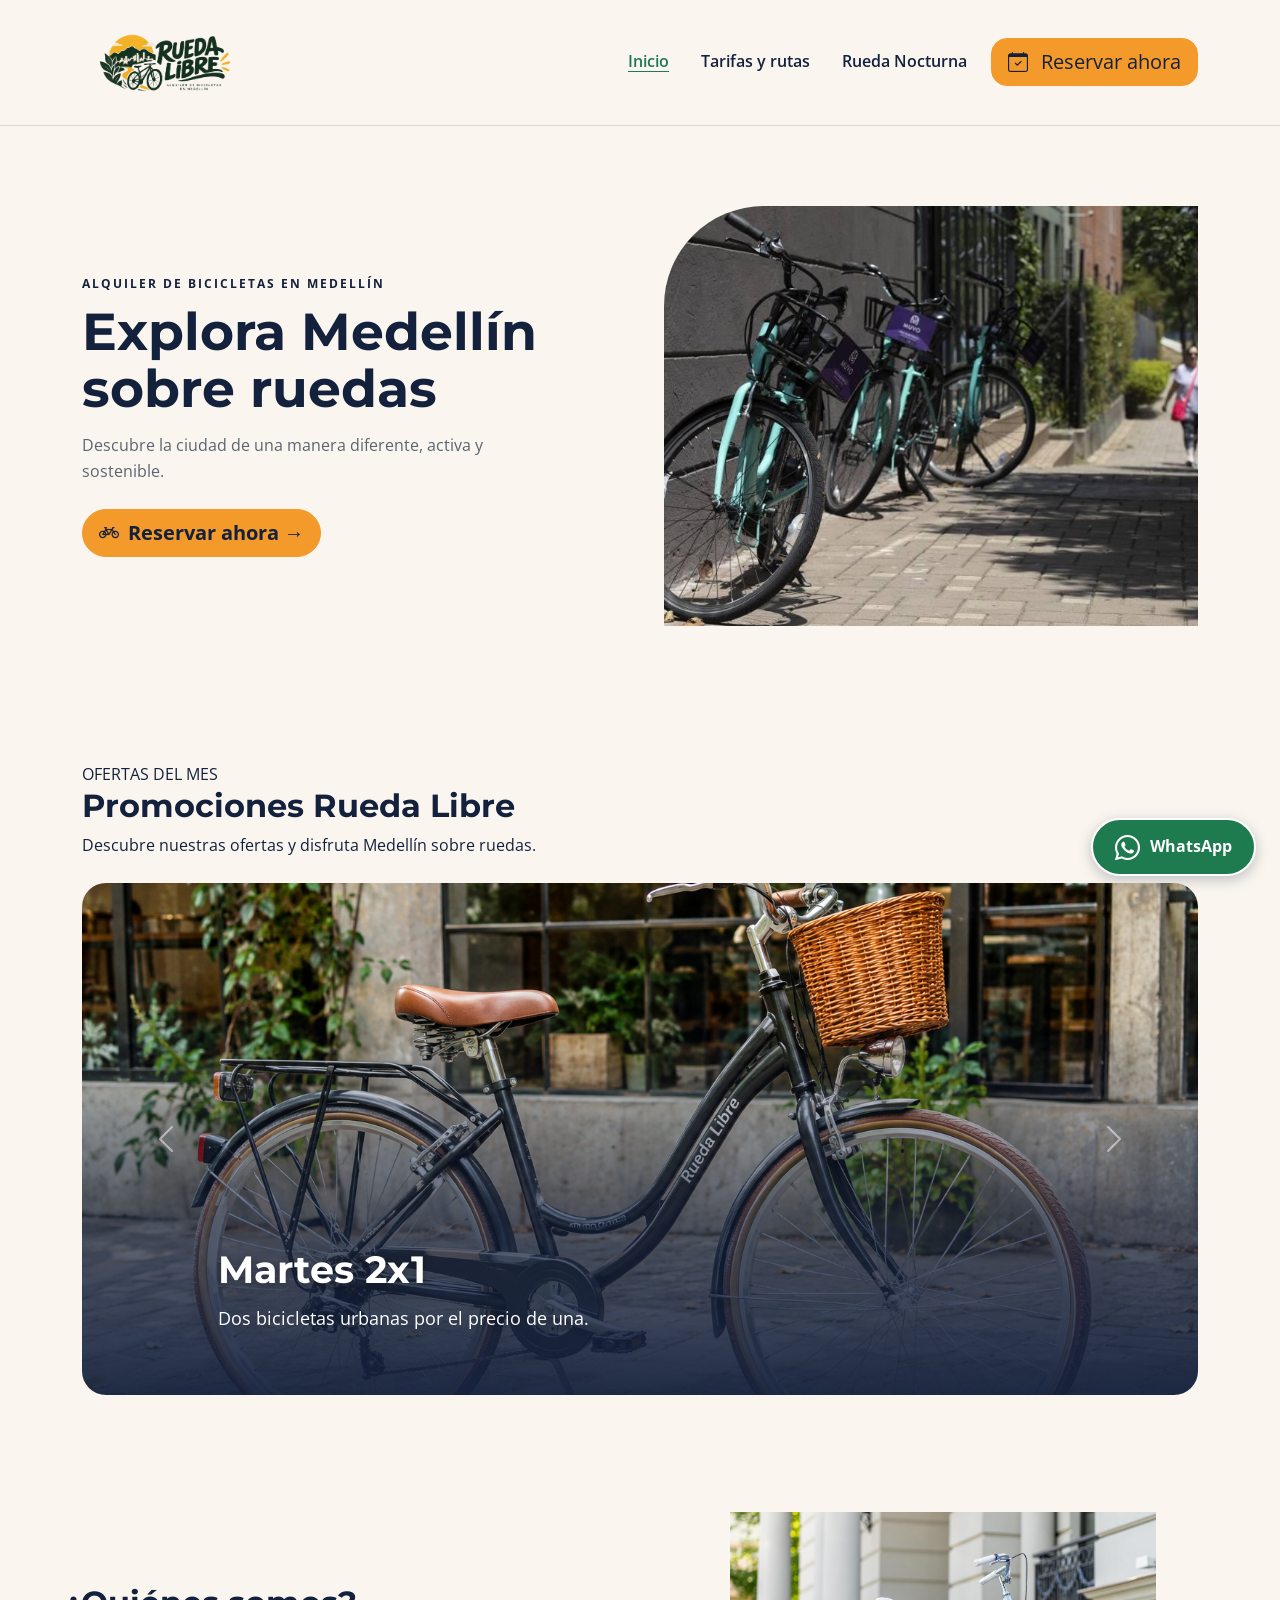
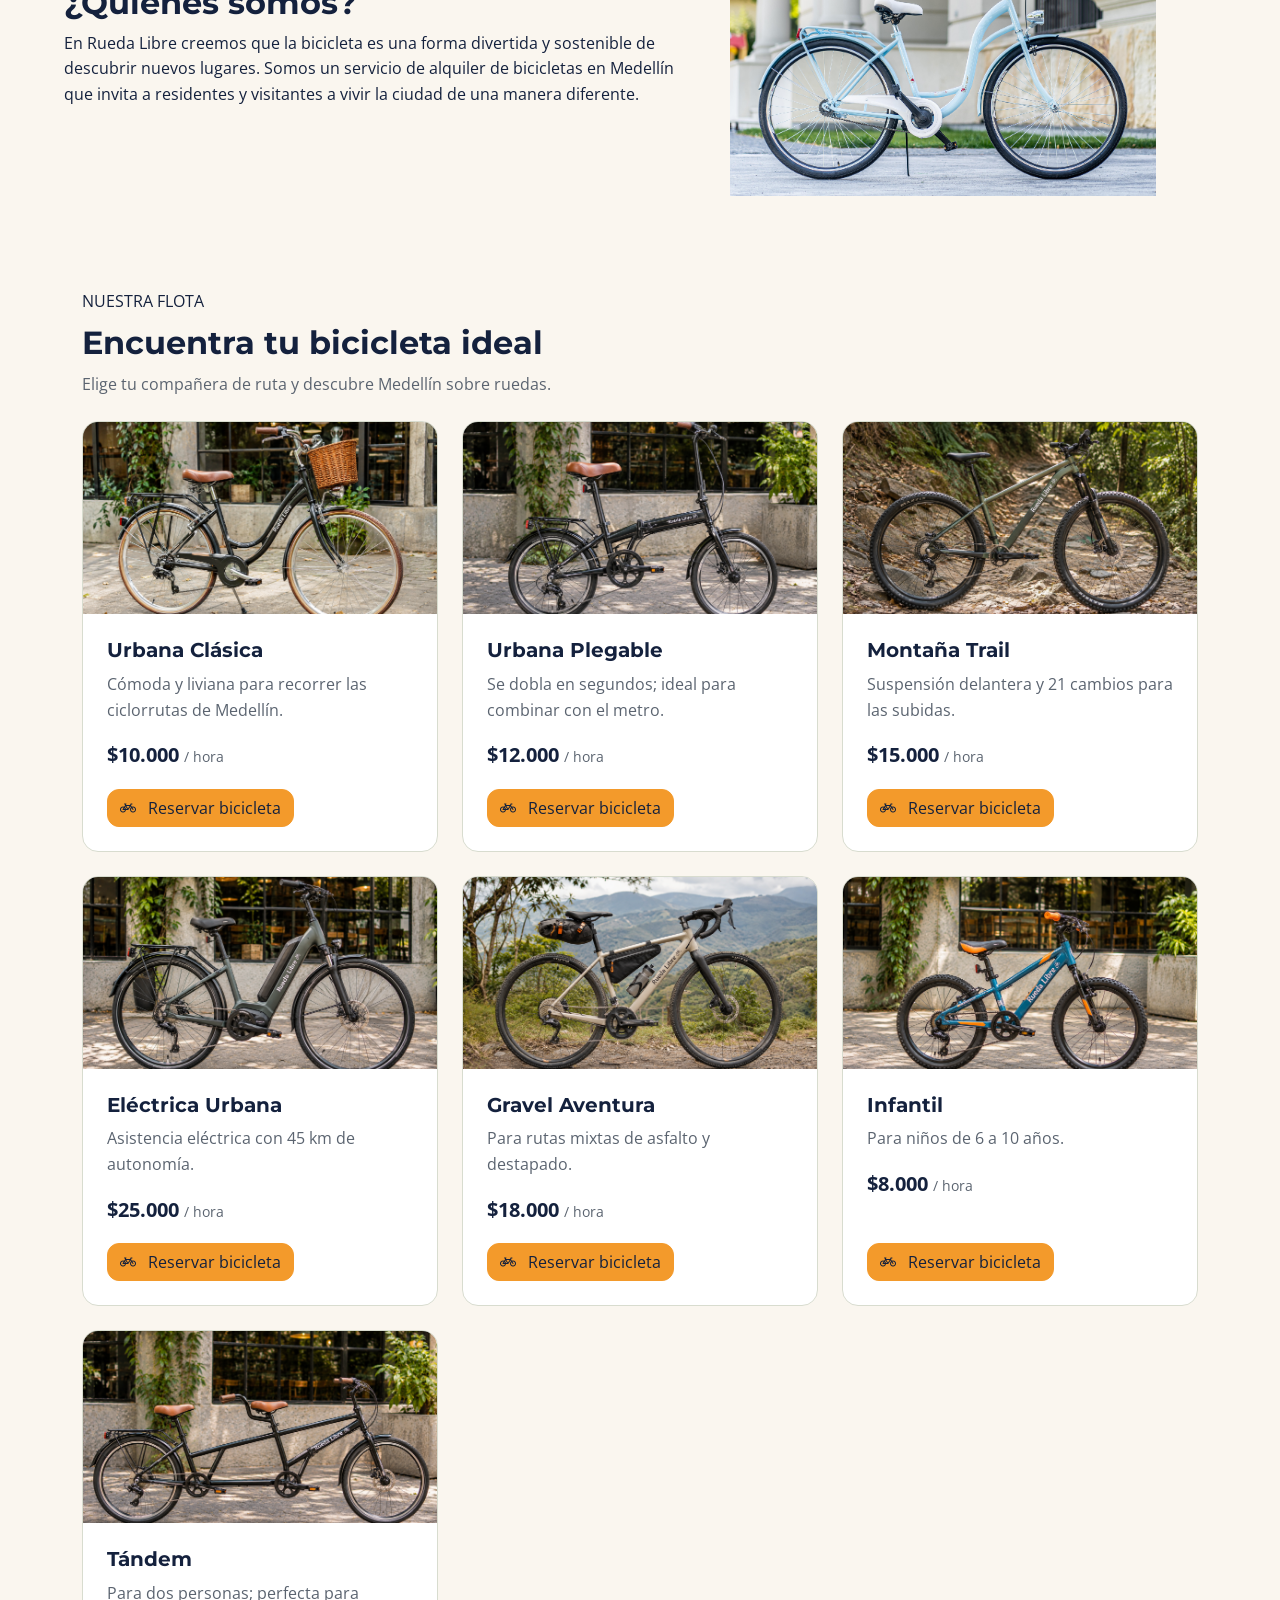
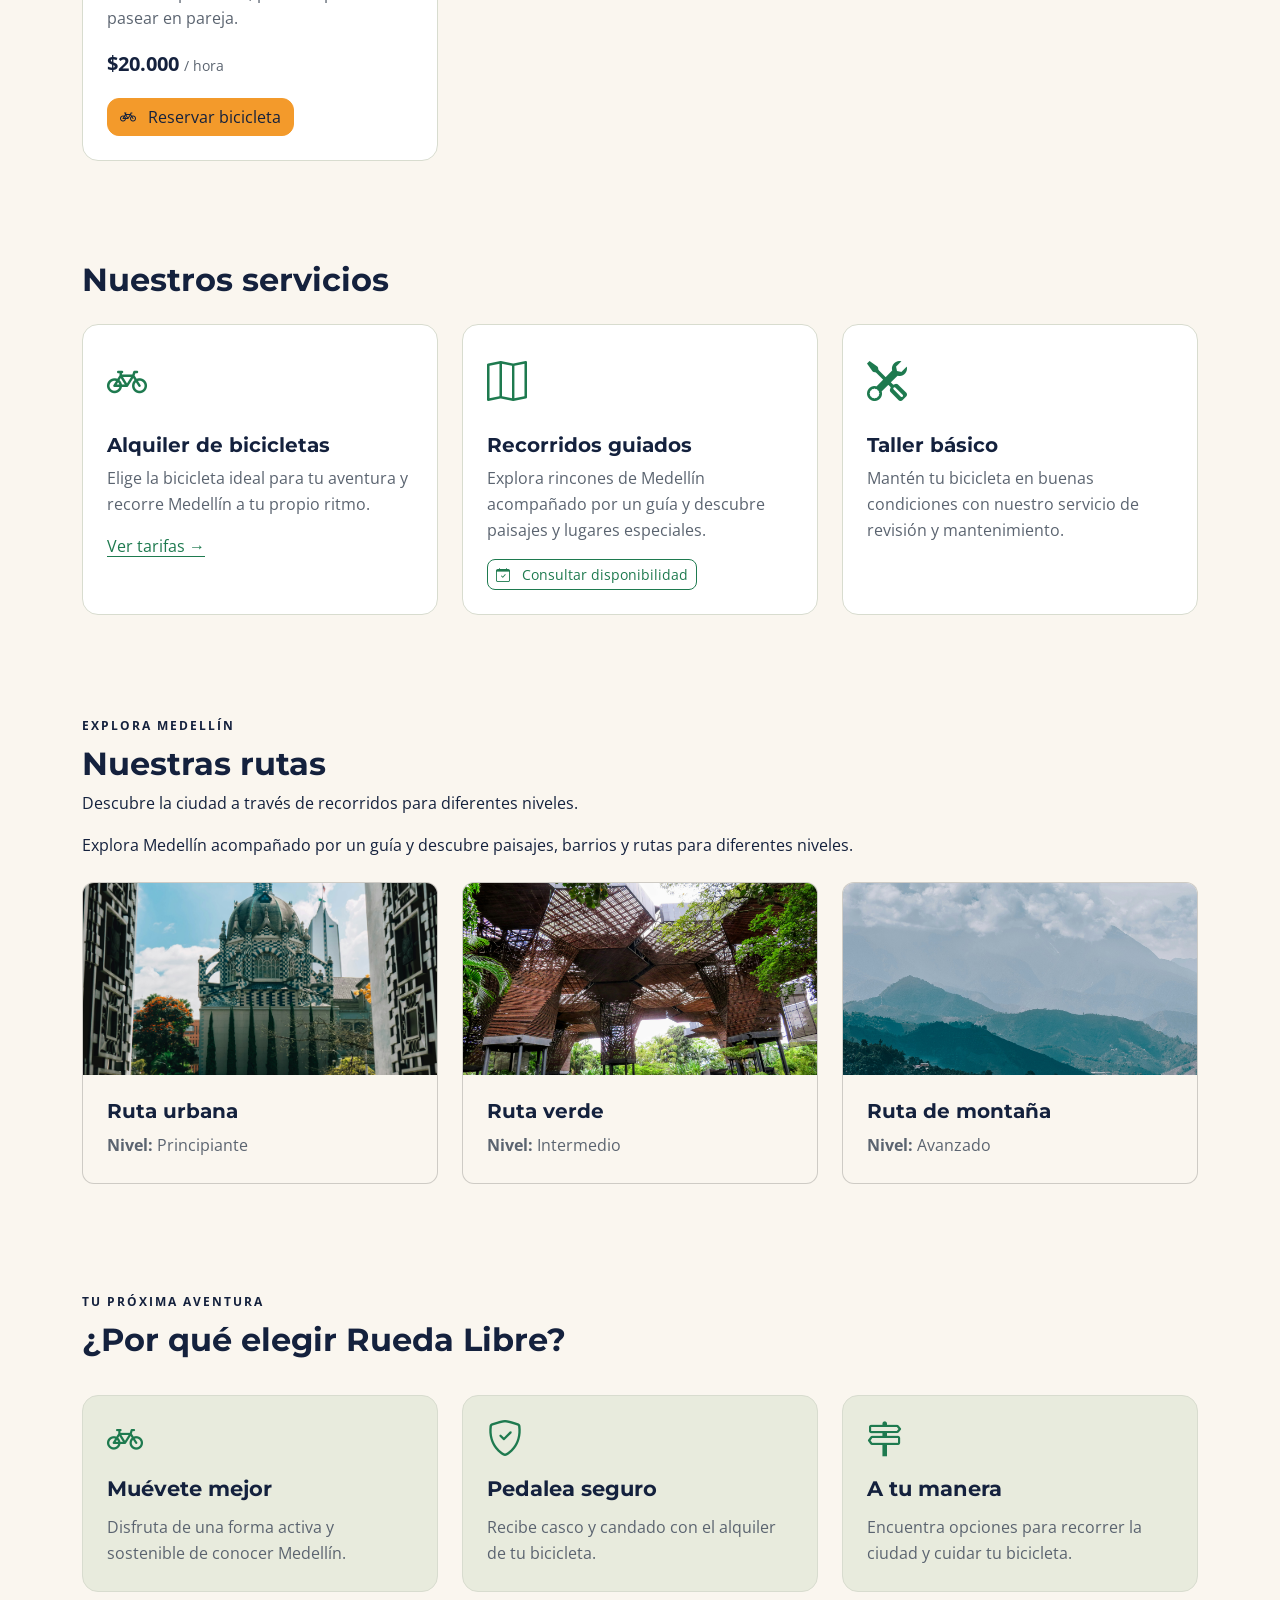
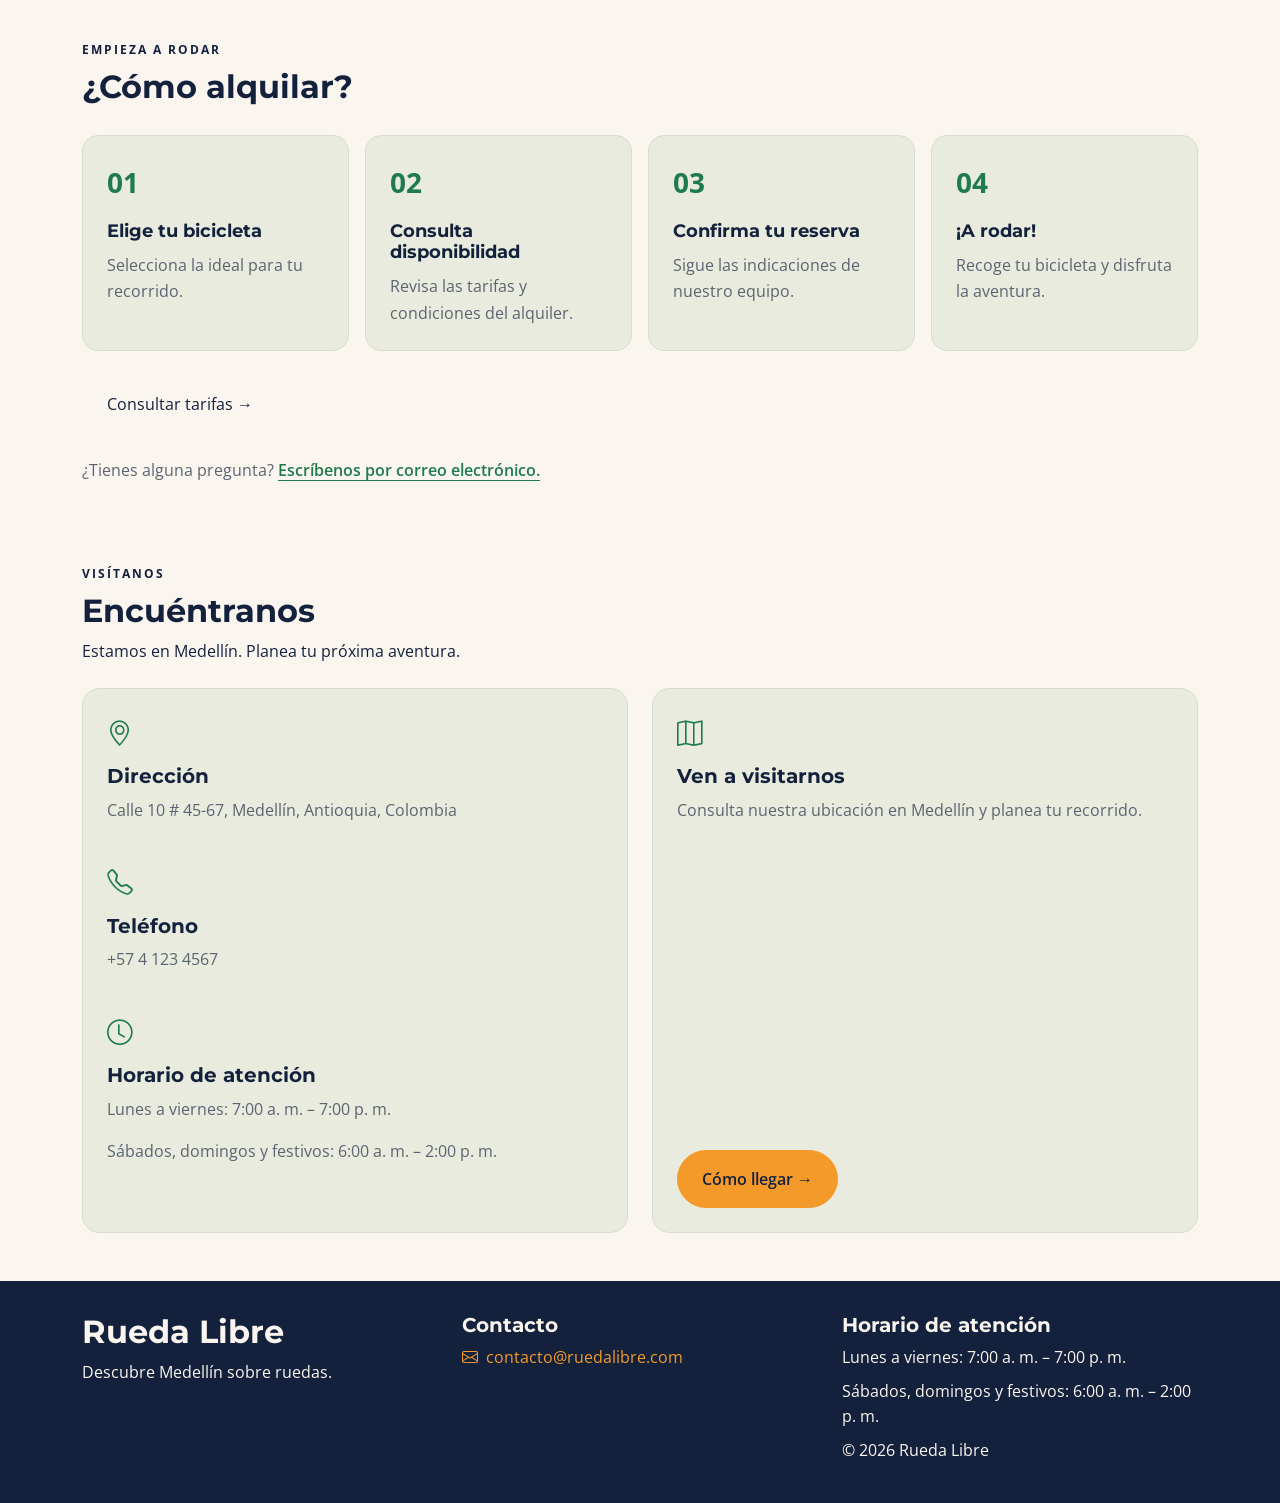
==== commit 900fd923: "integracion landing" ====
--- a/index.html
+++ b/index.html
@@ -63,6 +63,11 @@
                         </a>
                     </li>
 
+                    <li class="nav-item">
+                        <a class="nav-link" href="./nocturna/index.html">
+                            Rueda Nocturna
+                        </a>
+                    </li>
 
                     <li class="nav-item mt-2 mt-lg-0">
                         <a class="btn btn-warning btn-lg" href="paginas/reservas.html">
@@ -154,7 +159,20 @@
                             </div>
                         </div>
 
-                    </div>
+<!-- Promoción 4 -->
+                    <div class="carousel-item">
+                        <img src="./img/ruta-palmas.jpg" class="d-block w-100" alt="Campaña Rueda Nocturna">
+
+                        <div class="carousel-caption">
+                            <h3>Rueda Nocturna</h3>
+                            <p>Descubre Medellín sobre dos ruedas bajo las luces de la ciudad.</p>
+                            
+                        </div>
+                    </div>
+
+                    </div>
+
+                    
 
                     <!-- Control anterior -->
                     <button class="carousel-control-prev" type="button" data-bs-target="#carruselPromociones"
--- a/CSS/styles.css
+++ b/CSS/styles.css
@@ -9,6 +9,18 @@
     --color-blanco: #FFFFFF;
     --color-borde: #D8DCCF;
     --color-superficie: #E8EBDD;
+
+    --bs-primary: #1E7A4F;
+    --bs-secondary: #5B6470;
+    --bs-success: #1E7A4F;
+    --bs-warning: #FFD166;
+    --bs-dark: #14213D;
+    --bs-light: #FAF6EF;
+
+    --bs-body-font-family: "Open Sans", sans-serif;
+    --bs-heading-font-family: "Montserrat", sans-serif;
+
+    
 
     --fuente-titulos: 'Montserrat', sans-serif;
     --fuente-textos: 'Open Sans', sans-serif;
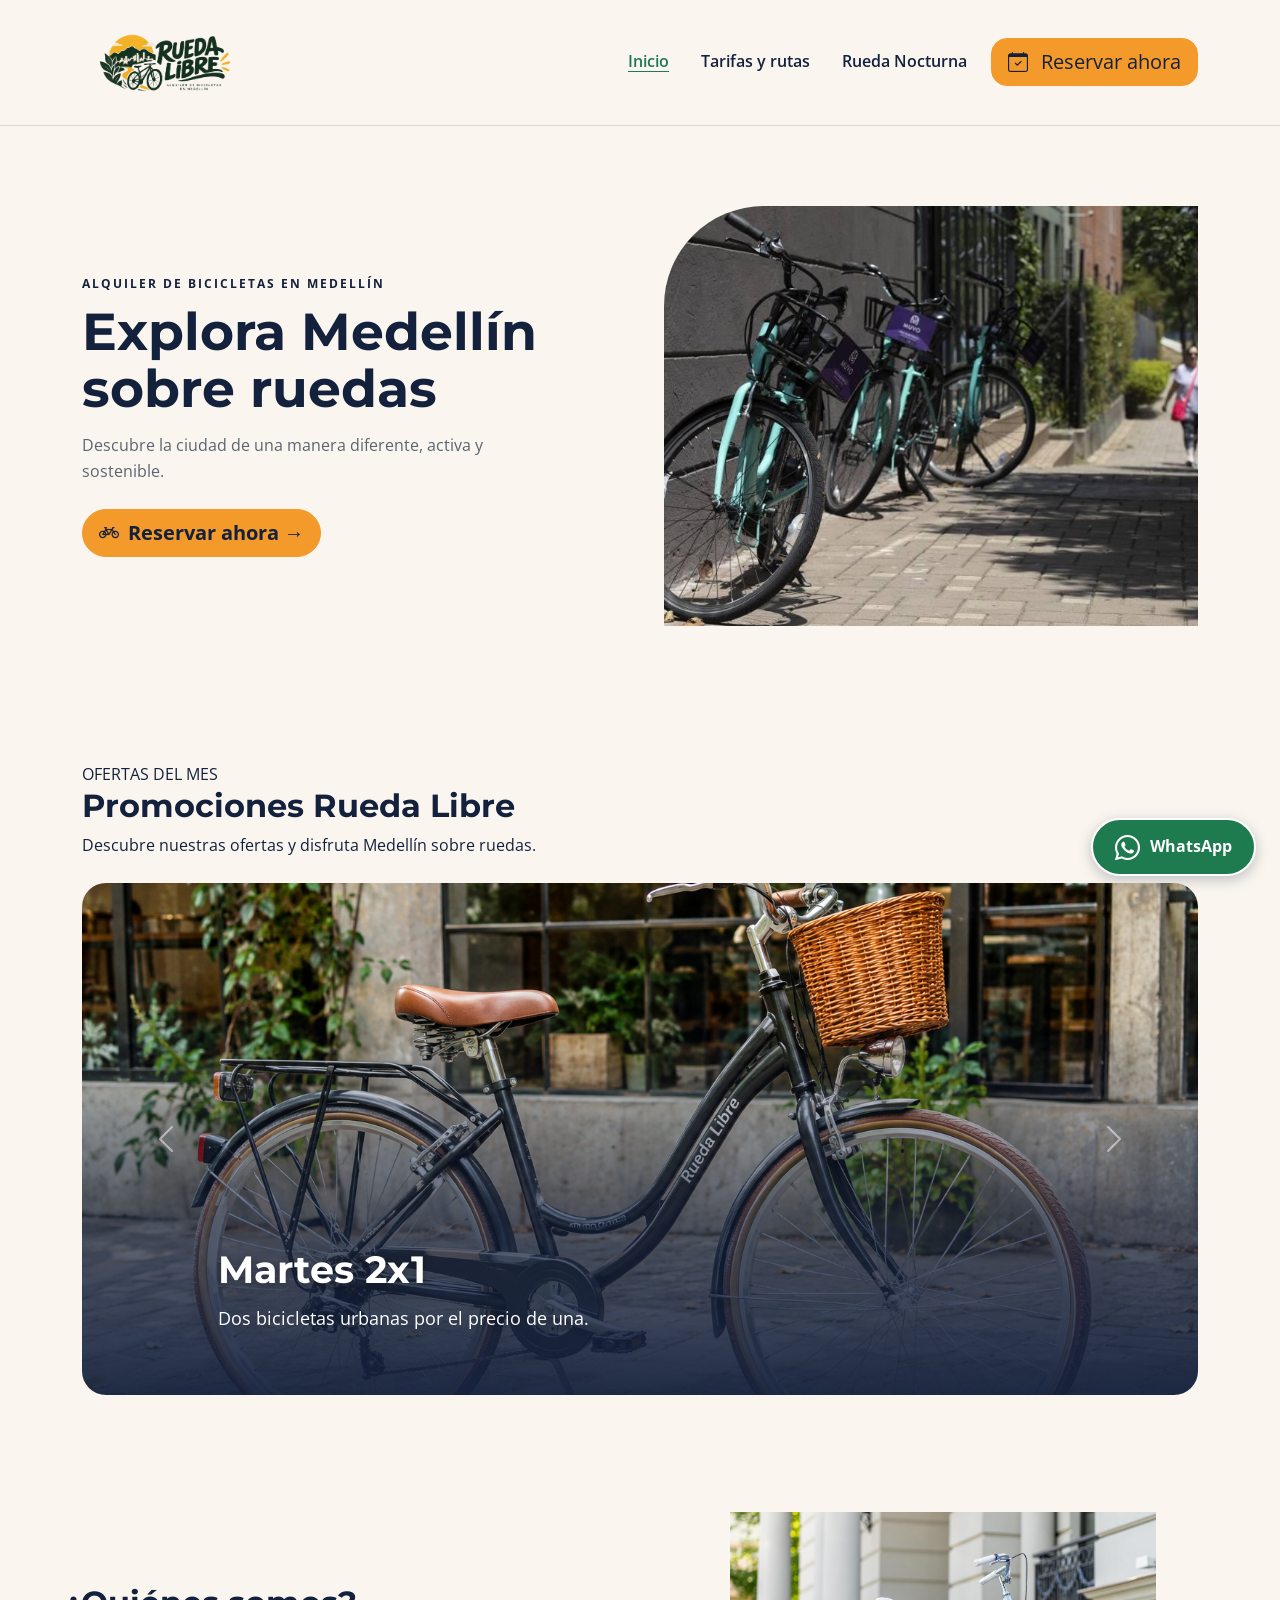
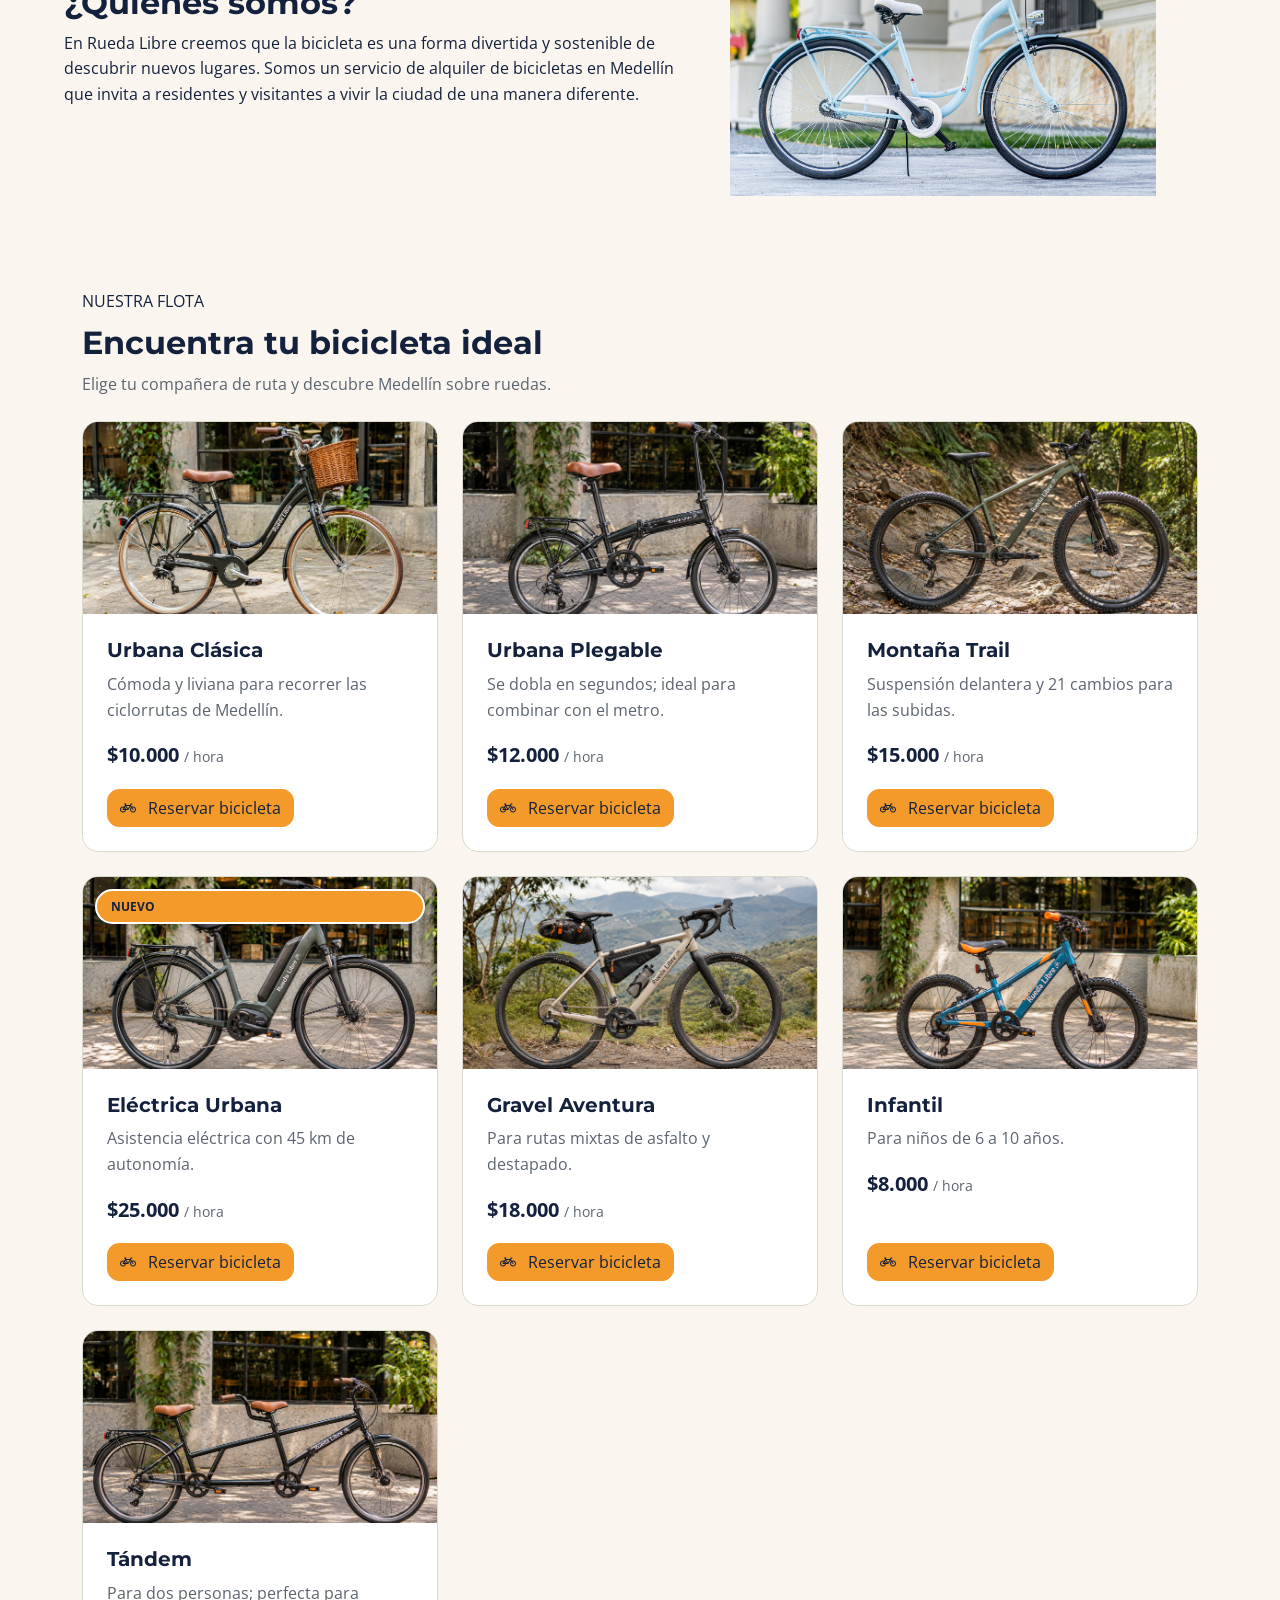
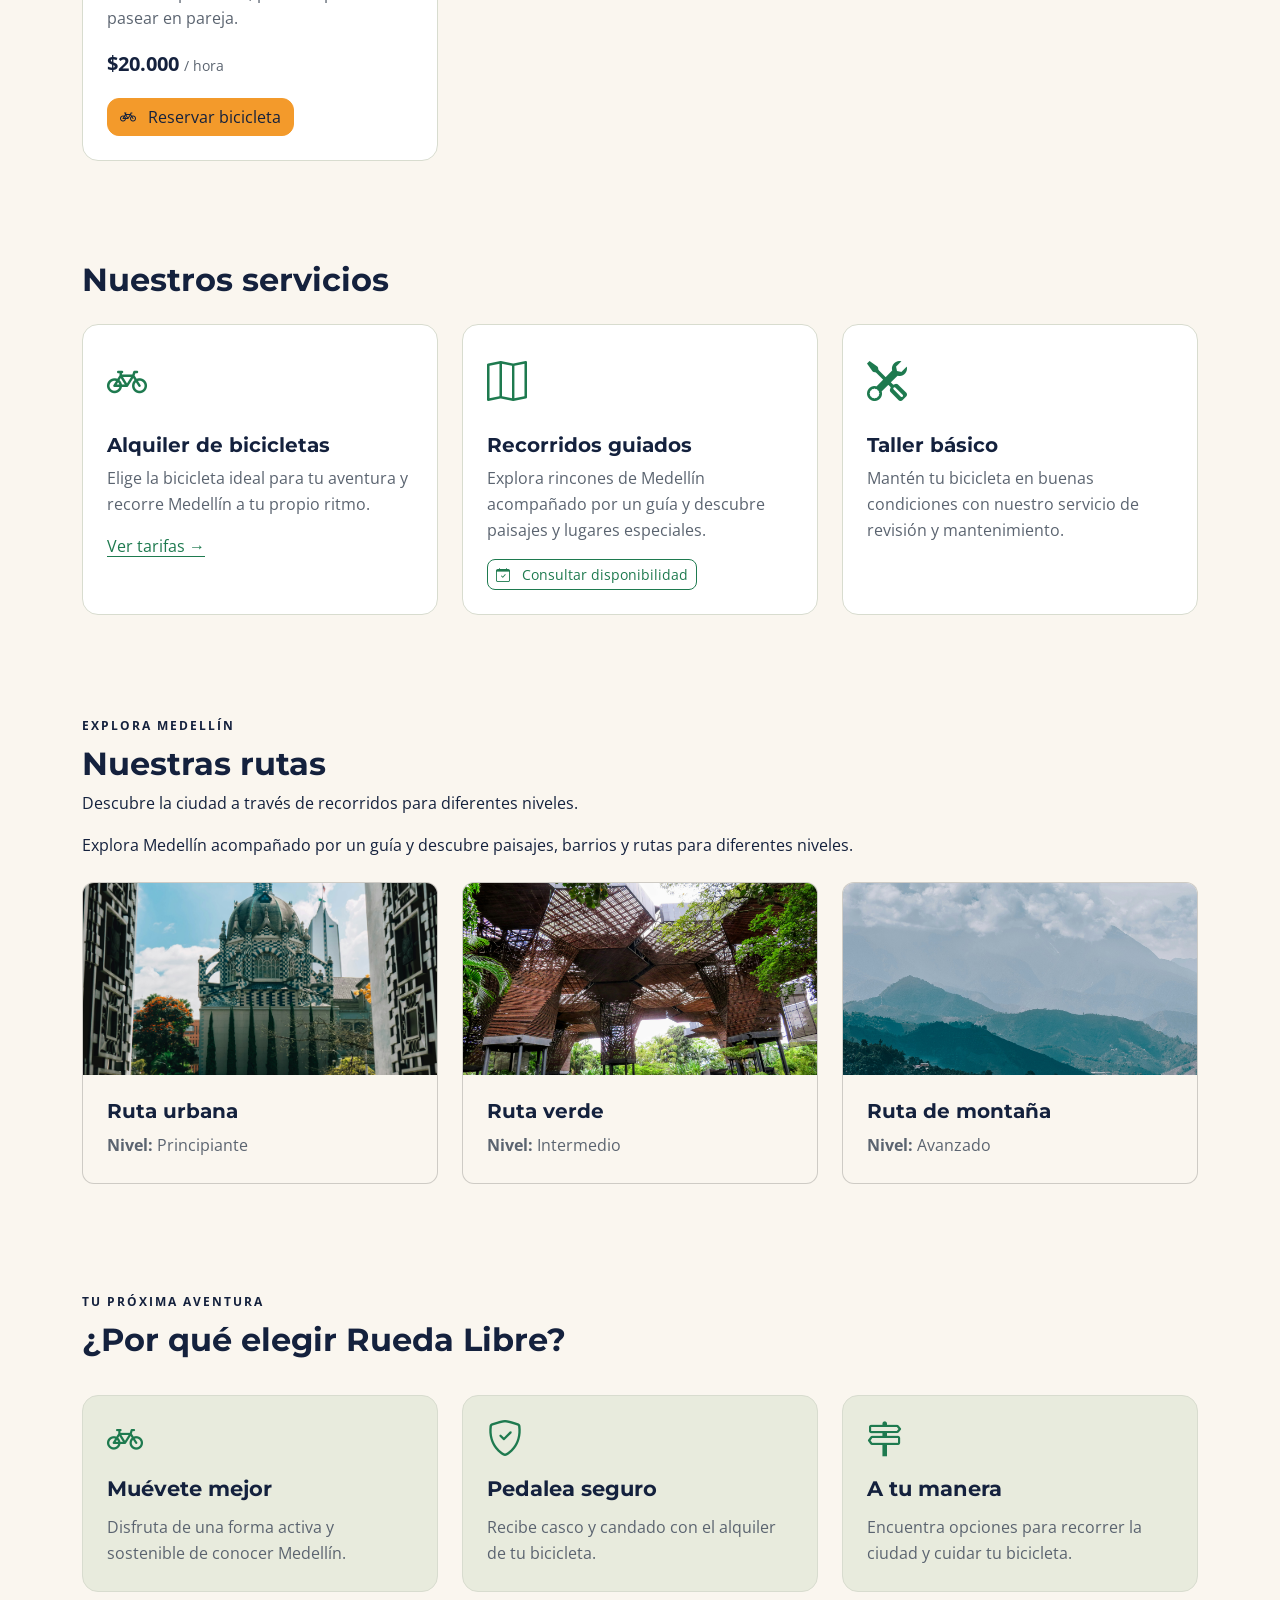
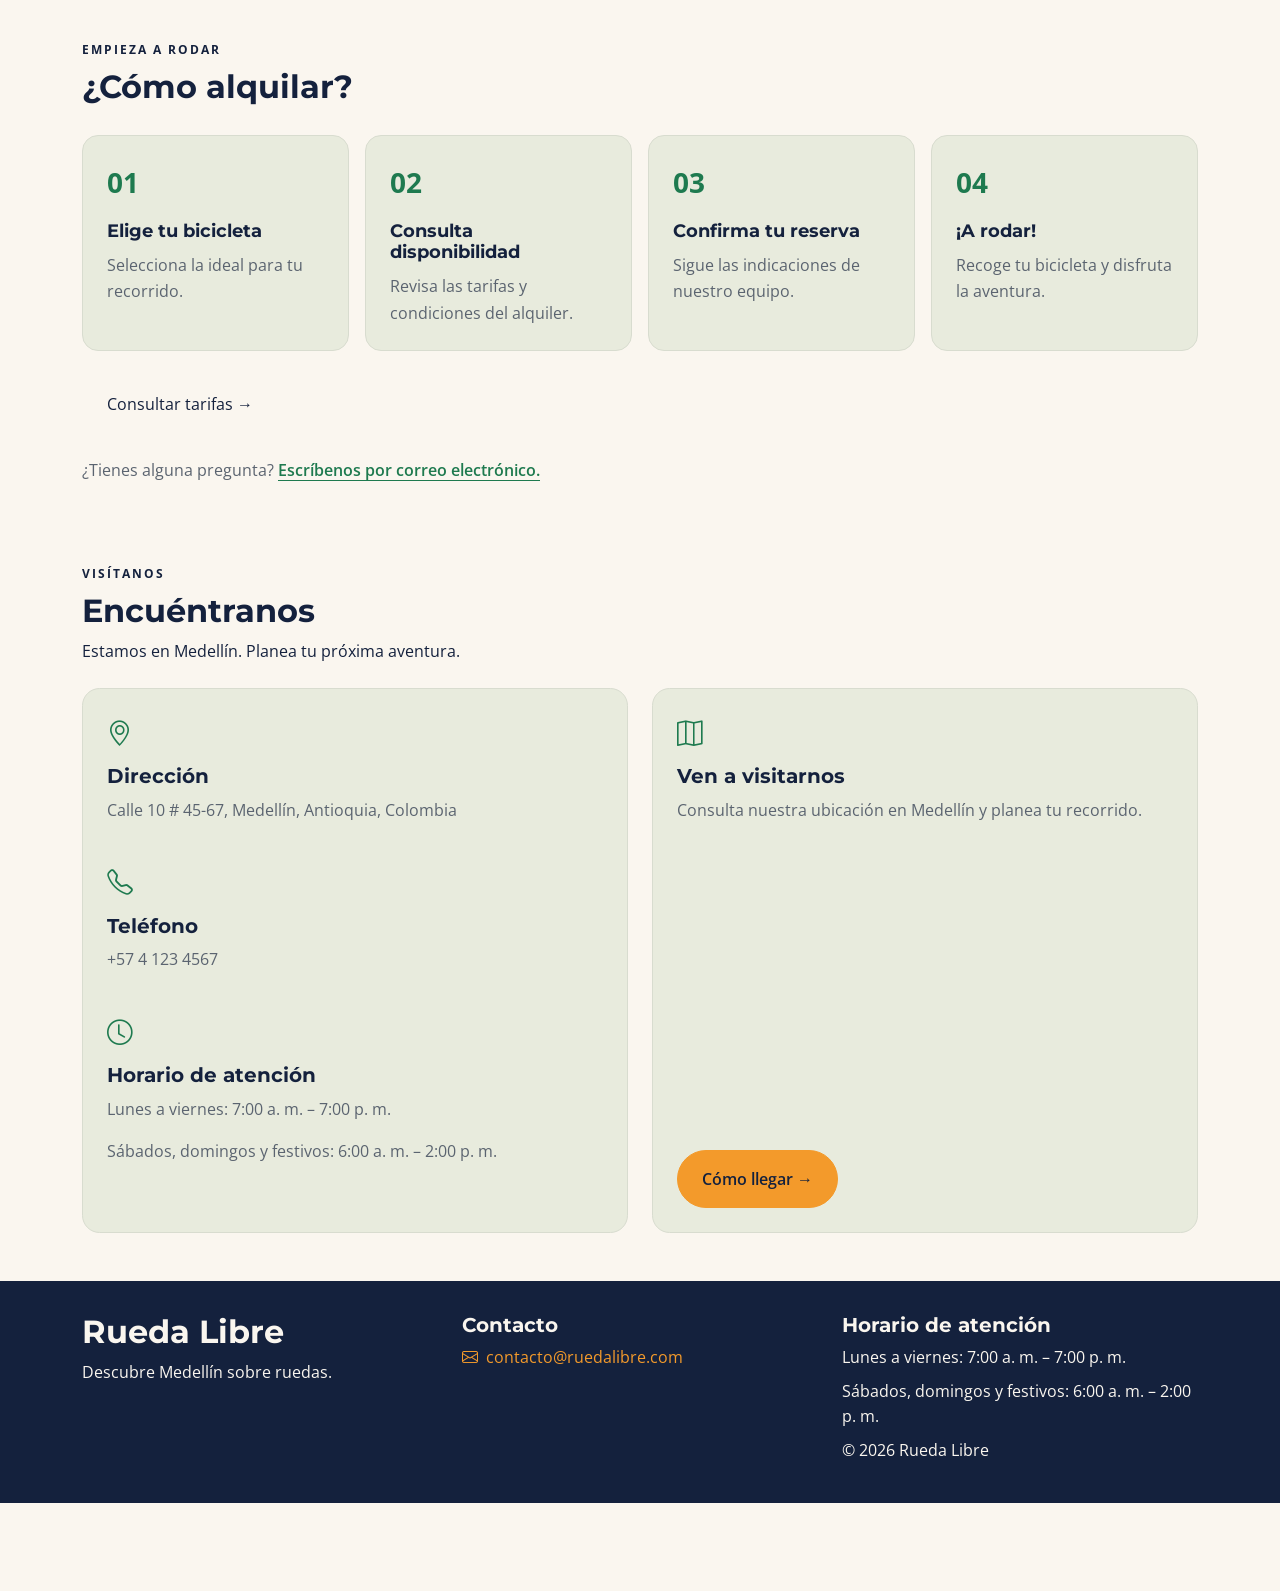
==== commit 06306493: "Revisión y publicación de la versión 1.0" ====
--- a/index.html
+++ b/index.html
@@ -159,20 +159,20 @@
                             </div>
                         </div>
 
-<!-- Promoción 4 -->
-                    <div class="carousel-item">
-                        <img src="./img/ruta-palmas.jpg" class="d-block w-100" alt="Campaña Rueda Nocturna">
-
-                        <div class="carousel-caption">
-                            <h3>Rueda Nocturna</h3>
-                            <p>Descubre Medellín sobre dos ruedas bajo las luces de la ciudad.</p>
-                            
-                        </div>
-                    </div>
-
-                    </div>
-
-                    
+                        <!-- Promoción 4 -->
+                        <div class="carousel-item">
+                            <img src="./img/ruta-palmas.jpg" class="d-block w-100" alt="Campaña Rueda Nocturna">
+
+                            <div class="carousel-caption">
+                                <h3>Rueda Nocturna</h3>
+                                <p>Descubre Medellín sobre dos ruedas bajo las luces de la ciudad.</p>
+
+                            </div>
+                        </div>
+
+                    </div>
+
+
 
                     <!-- Control anterior -->
                     <button class="carousel-control-prev" type="button" data-bs-target="#carruselPromociones"
@@ -284,7 +284,9 @@
 
                     <!-- BICICLETA 4 -->
                     <div class="col">
-                        <article class="card tarjeta-bicicleta h-100">
+                        <article class="card tarjeta-bicicleta tarjeta-nueva h-100">
+                            <span class="etiqueta-nuevo">Nuevo</span>
+
                             <img src="img/electrica.png" class="card-img-top" alt="Bicicleta Eléctrica Urbana">
 
                             <div class="card-body d-flex flex-column">
--- a/CSS/styles.css
+++ b/CSS/styles.css
@@ -67,6 +67,7 @@
     font-family: var(--fuente-textos);
     font-weight: 400;
     line-height: 1.6;
+    padding-bottom: 5.5rem;
 }
 
 img {
@@ -1176,3 +1177,31 @@
         height: 240px;
     }
 }
+
+/* =========================================
+   ETIQUETA DE NOVEDAD - BICICLETA ELÉCTRICA
+========================================= */
+
+.tarjeta-nueva {
+    position: relative;
+}
+
+.etiqueta-nuevo {
+    position: absolute;
+    top: 12px;
+    right: 12px;
+    z-index: 2;
+    padding: 6px 14px;
+    color: var(--color-azul);
+    background-color: var(--color-naranja);
+    border: 2px solid var(--color-blanco);
+    border-radius: 50px;
+    font-size: 0.75rem;
+    font-weight: 700;
+    text-transform: uppercase;
+    box-shadow: 0 2px 8px rgba(20, 33, 61, 0.2);
+}
+/* Espacio inferior para el acceso flotante */
+body {
+    padding-bottom: 5.5rem;
+}
